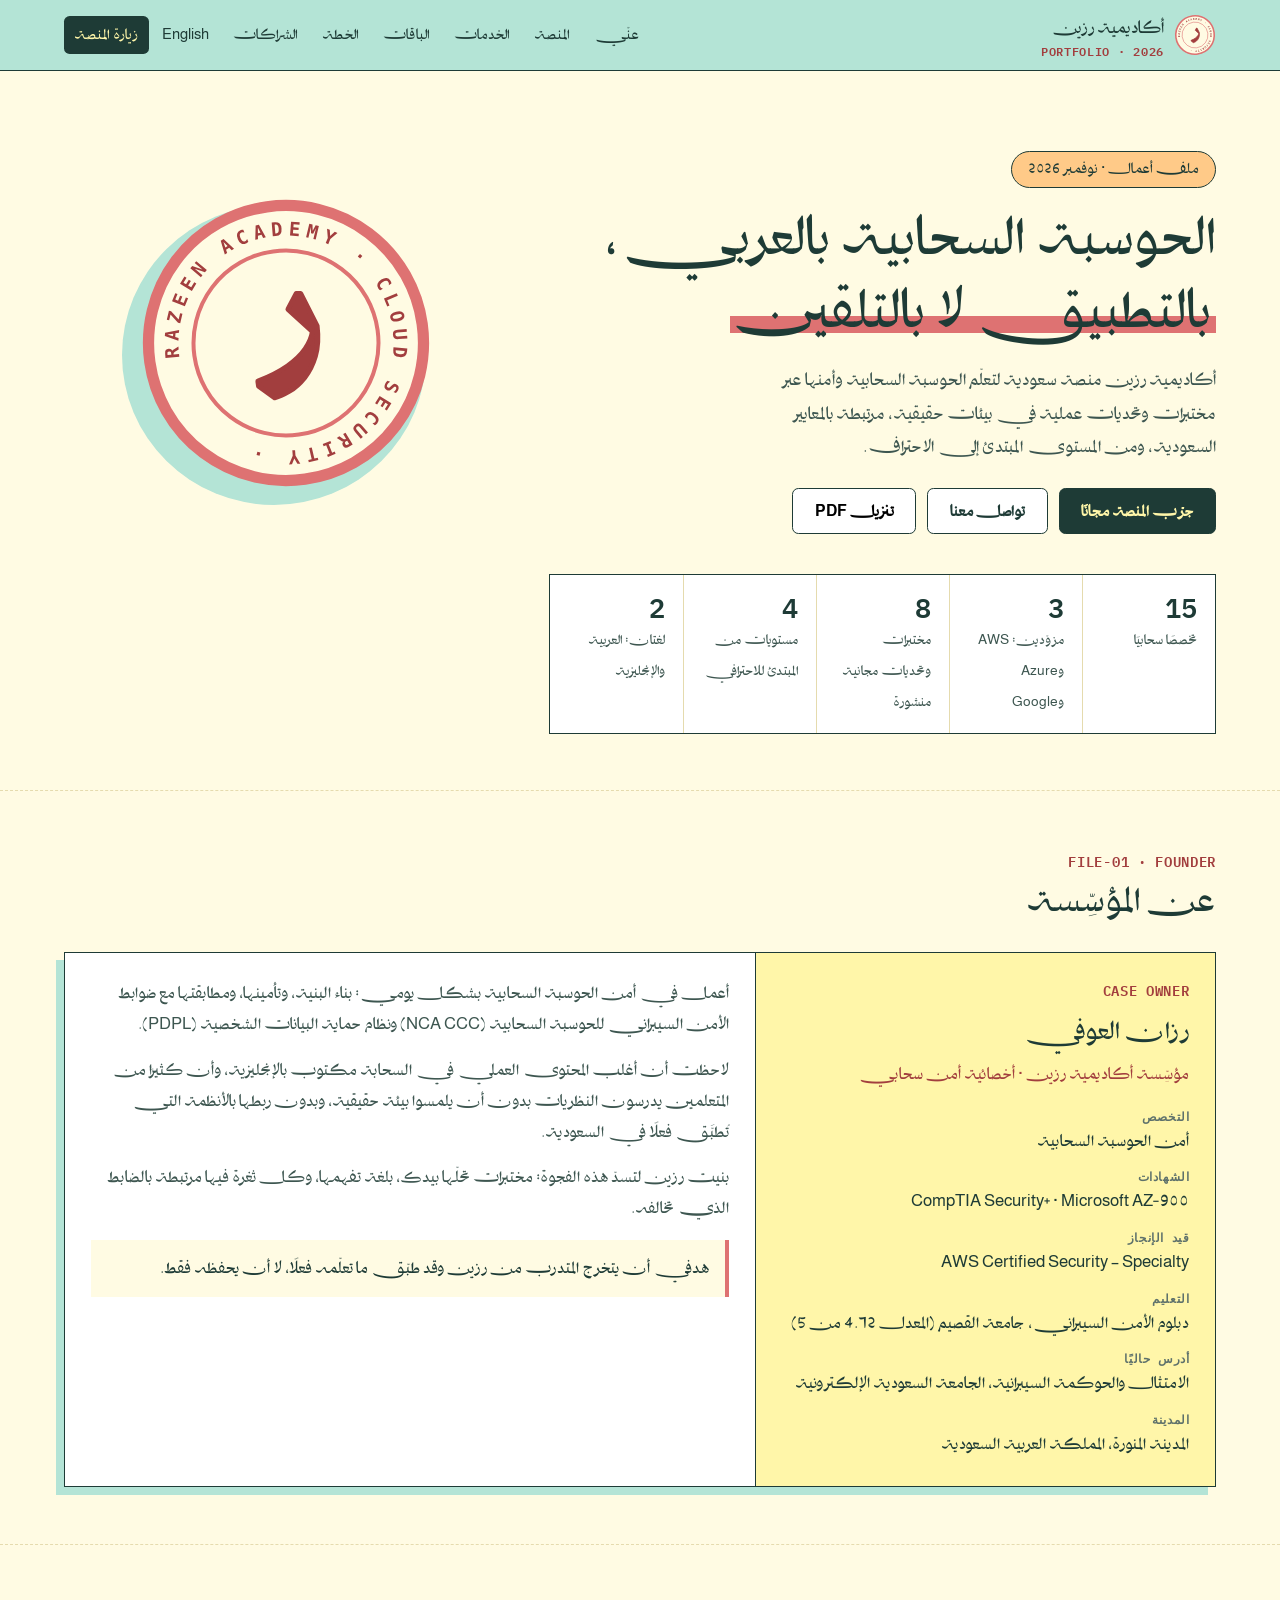
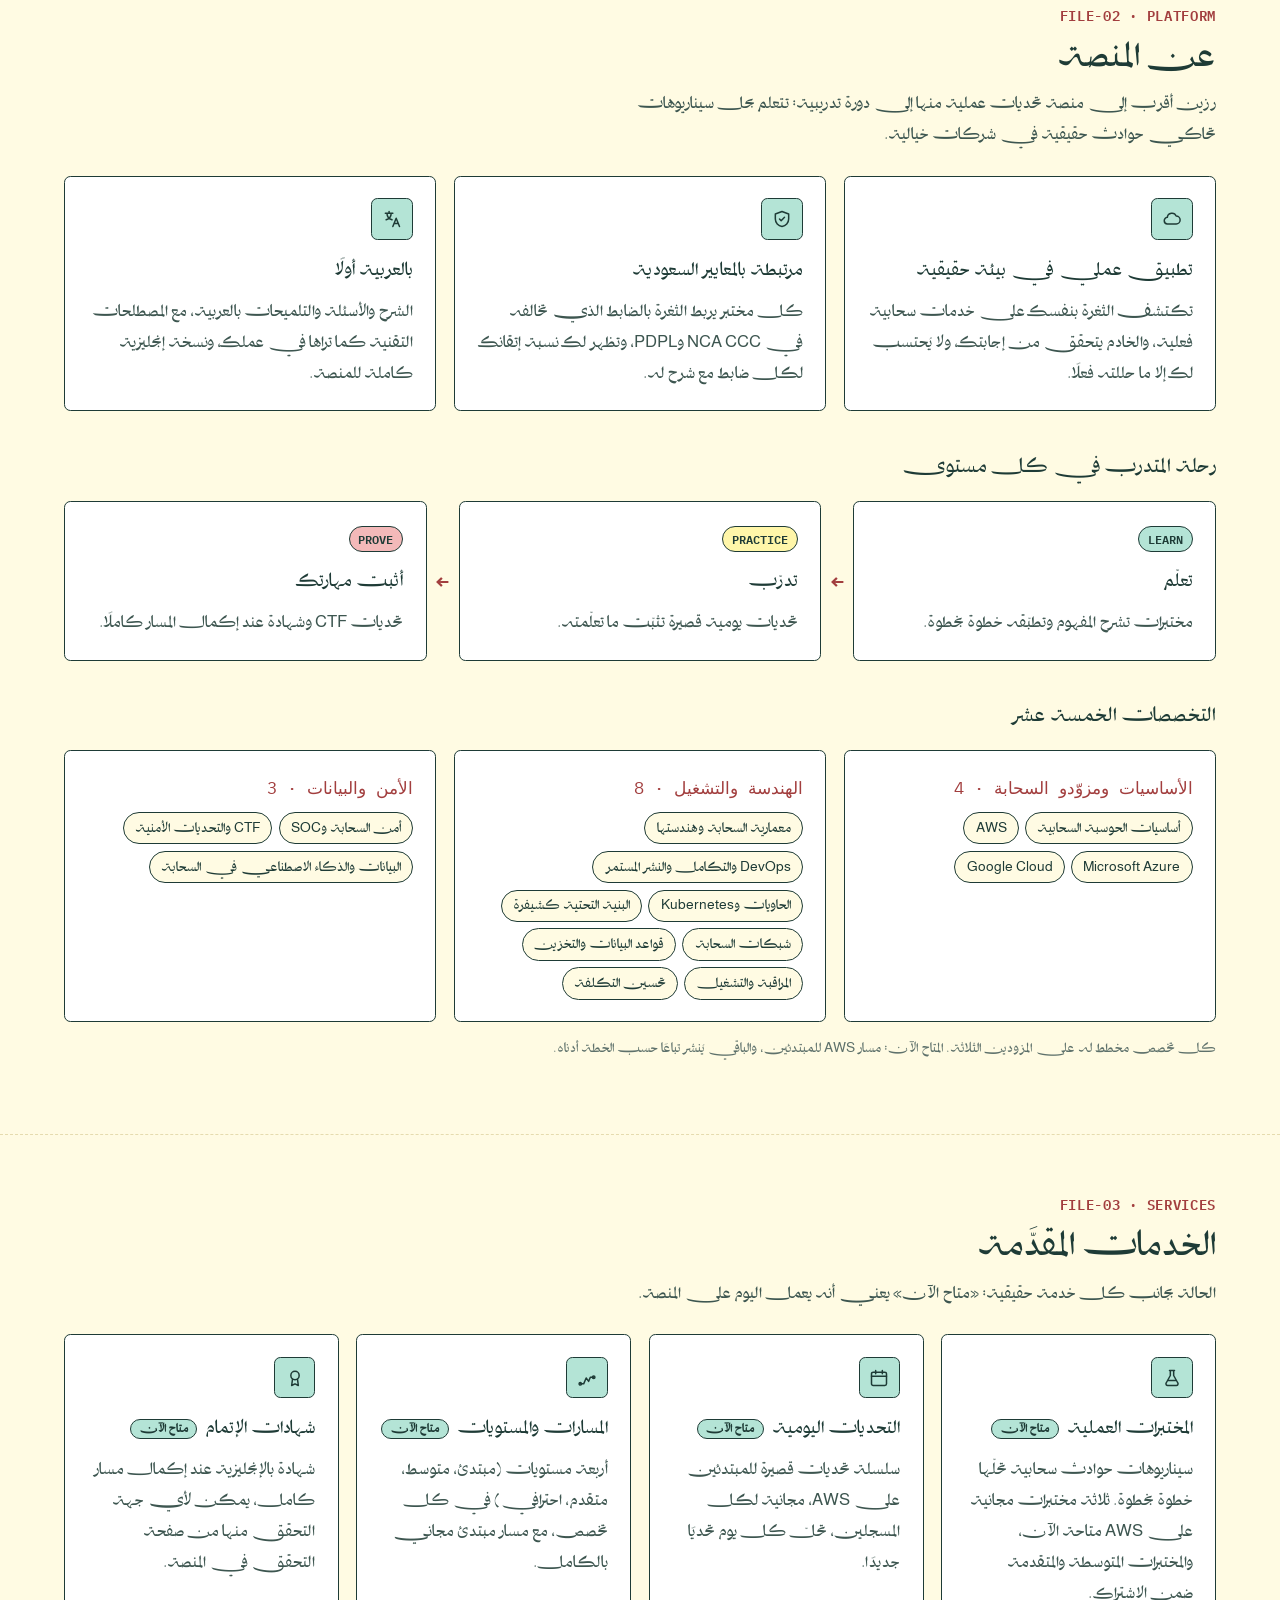
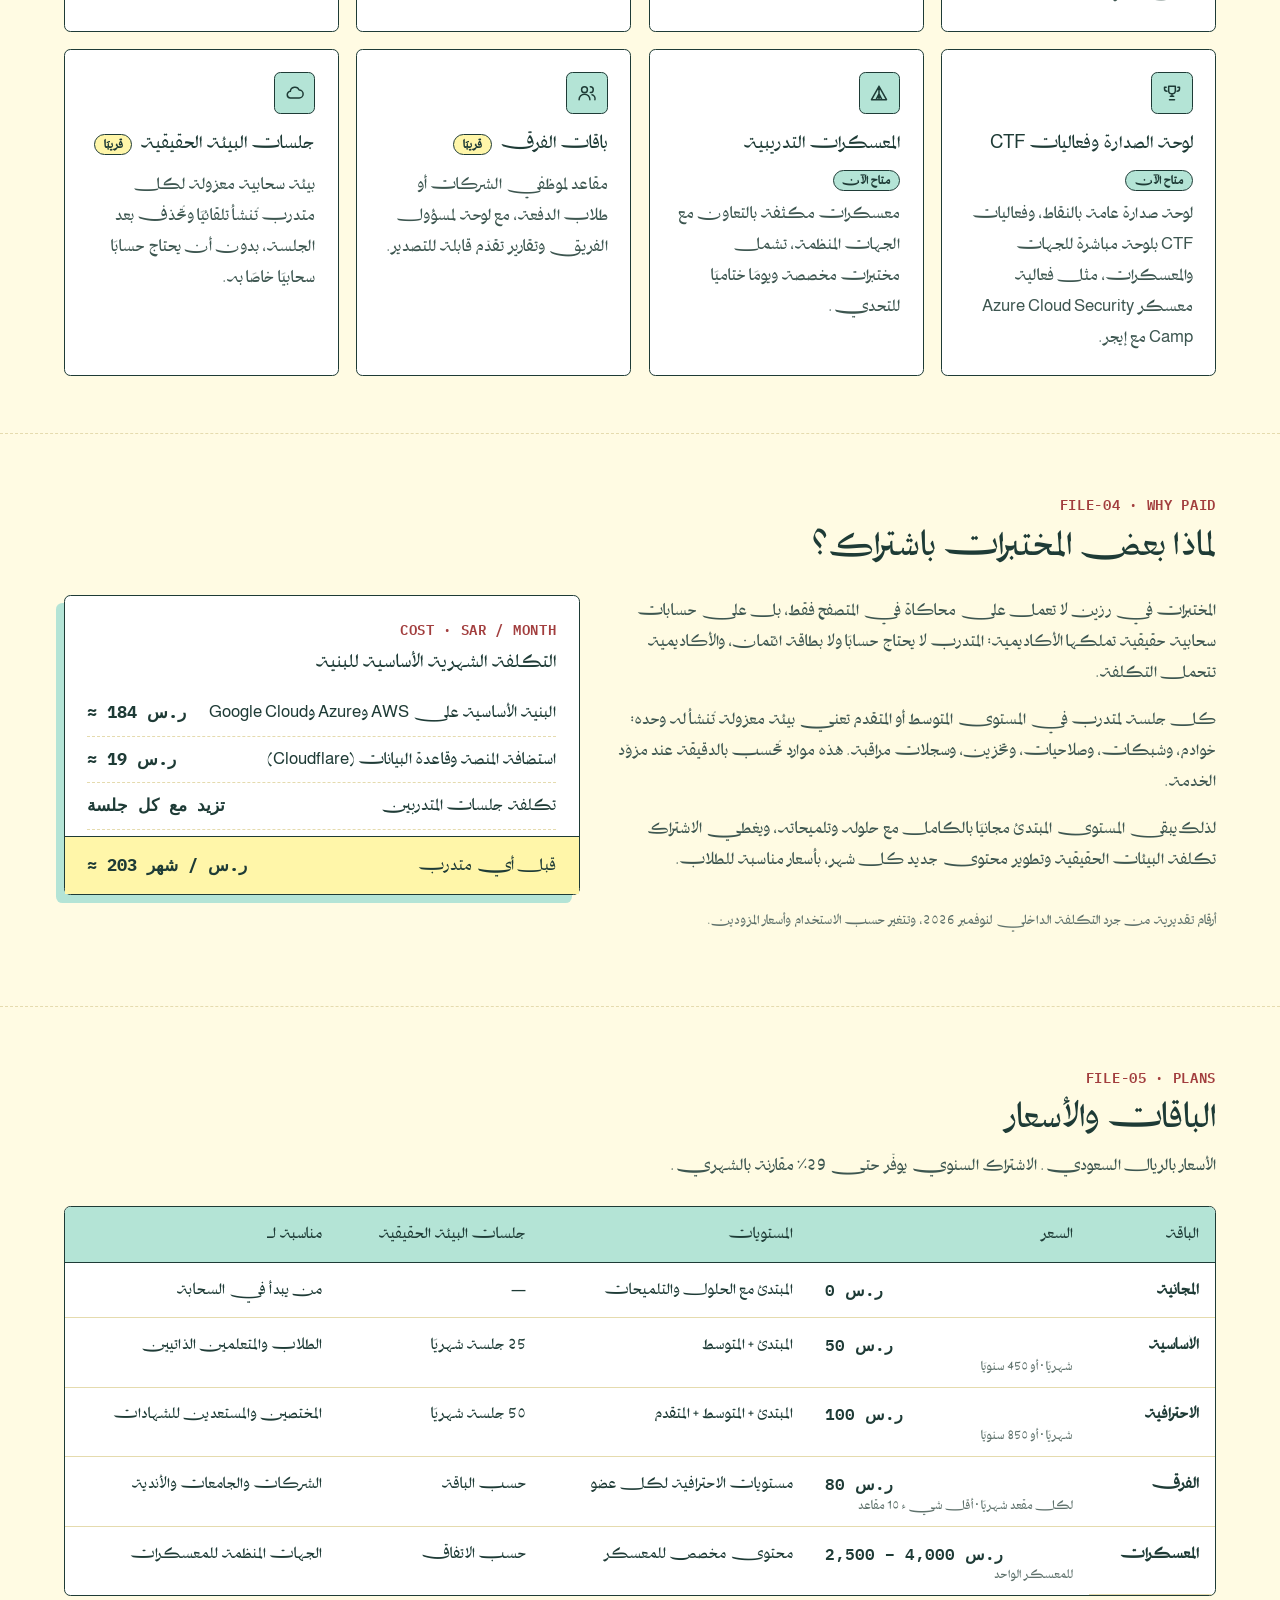
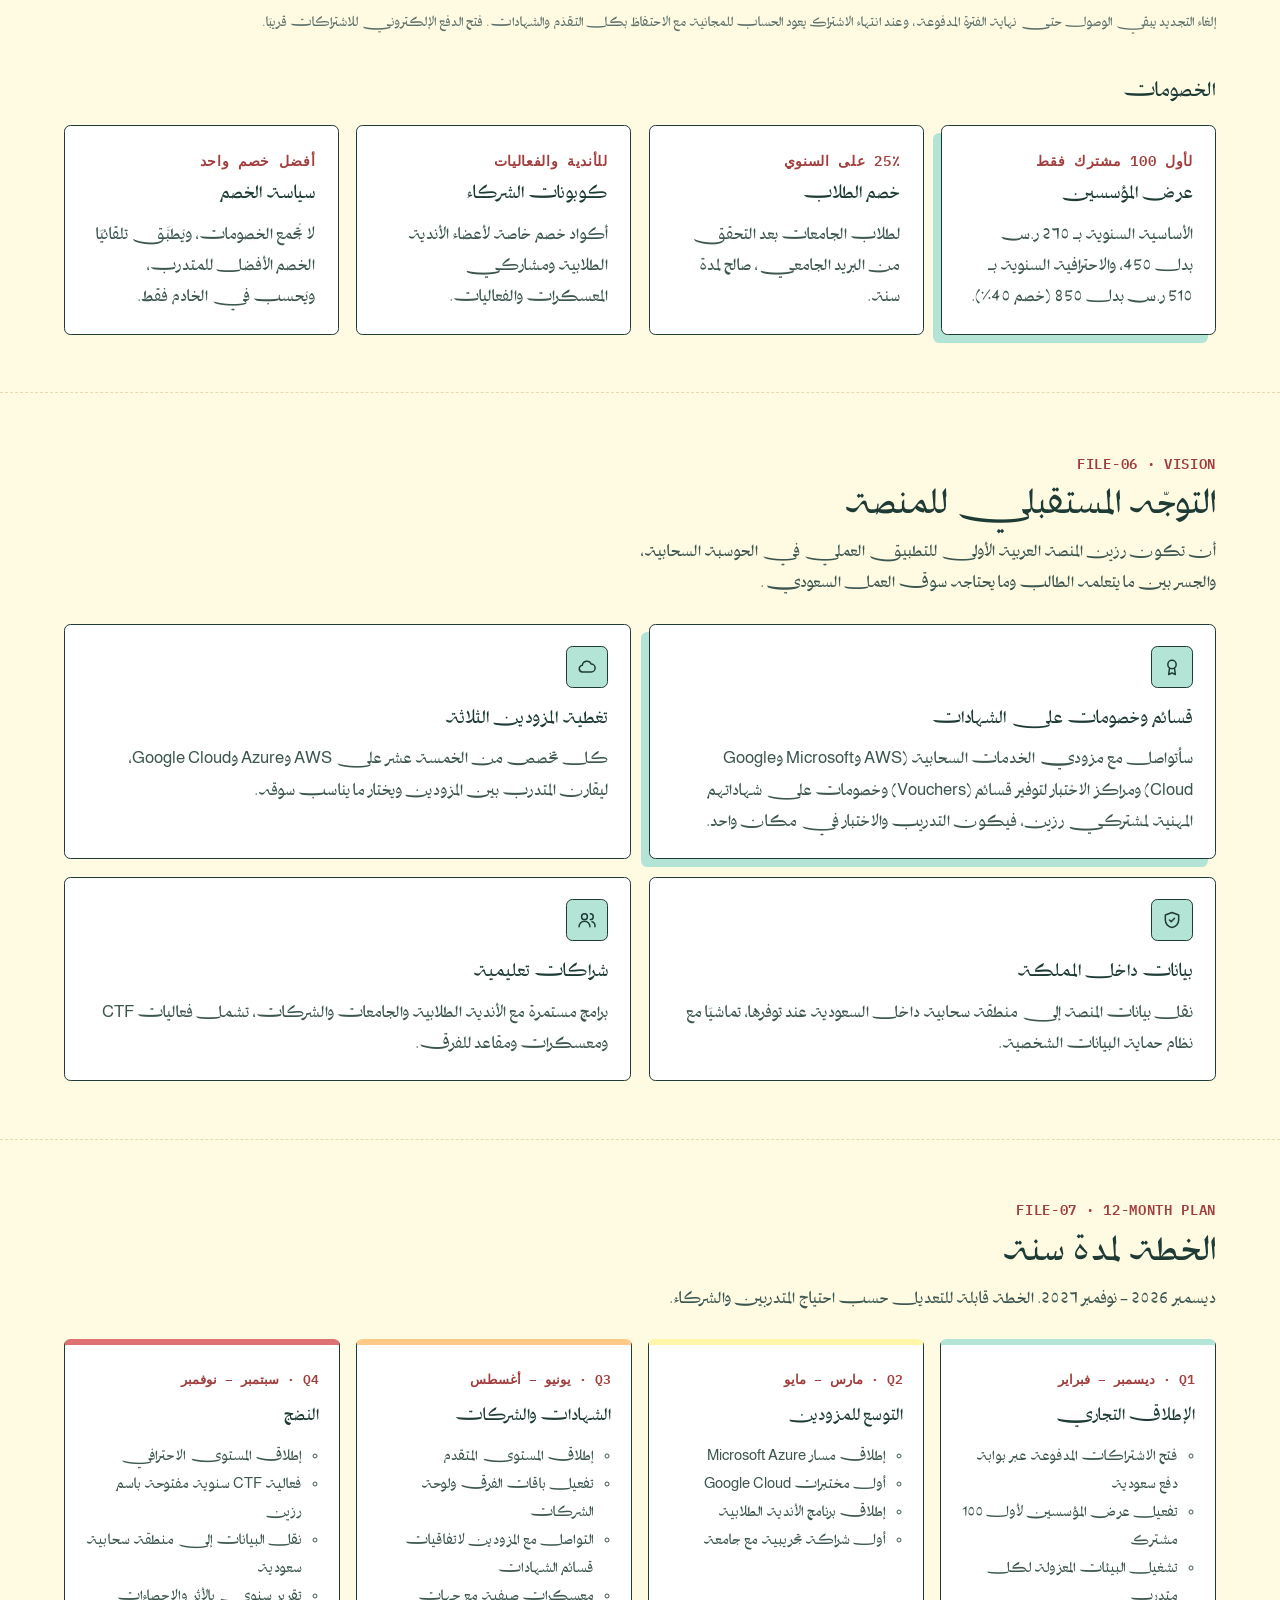
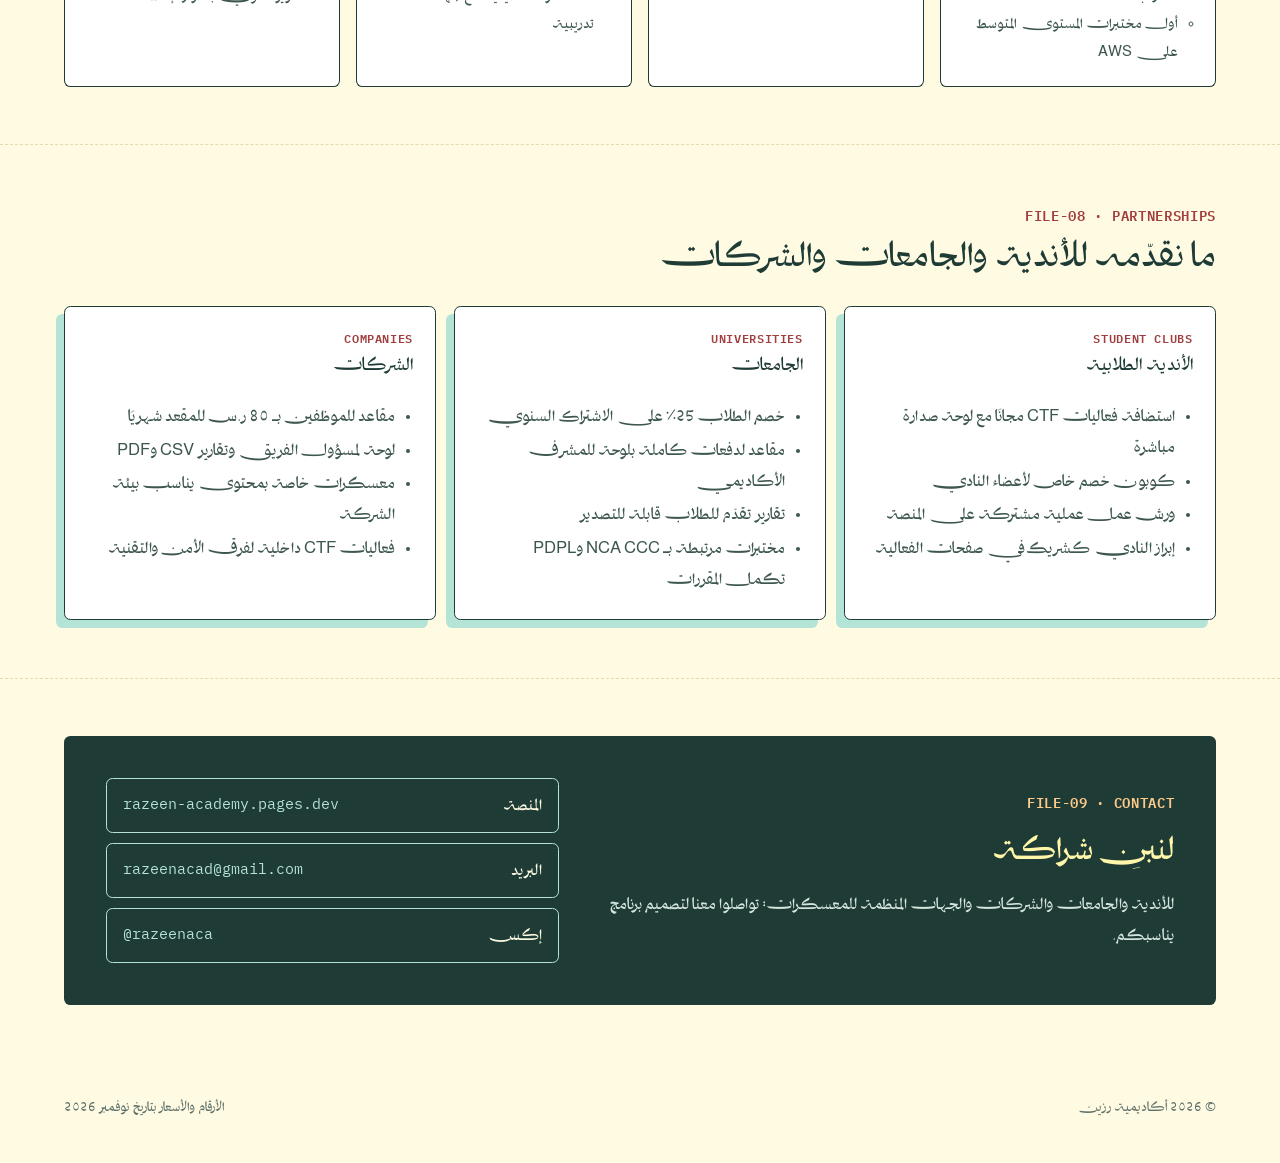
==== razeen/index.html @ 16fcb7b9 "Add Razeen Academy portfolio (Arabic + English) at /razeen/ Co-Authored-By: Claude Opus 5.5 <noreply" ====
<!DOCTYPE html>
<html lang="ar" dir="rtl">
<head>
<meta charset="utf-8">
<meta name="viewport" content="width=device-width,initial-scale=1">
<title>ملف أعمال أكاديمية رزين</title>
<meta name="description" content="ملف أعمال أكاديمية رزين: من نحن، خدماتنا، الباقات والخصومات، وخطتنا للسنة القادمة وما نقدمه للأندية الطلابية والجامعات والشركات.">
<meta property="og:title" content="ملف أعمال أكاديمية رزين"><meta property="og:description" content="ملف أعمال أكاديمية رزين: من نحن، خدماتنا، الباقات والخصومات، وخطتنا للسنة القادمة وما نقدمه للأندية الطلابية والجامعات والشركات.">
<link rel="icon" href="assets/logo-stamp.svg" type="image/svg+xml">
<link rel="alternate" hreflang="en" href="https://razan-aloufi.github.io/razeen/en/">
<link rel="preconnect" href="https://fonts.googleapis.com"><link rel="preconnect" href="https://fonts.gstatic.com" crossorigin>
<link rel="stylesheet" href="https://fonts.googleapis.com/css2?family=Almarai:wght@400;700&family=IBM+Plex+Mono:wght@500;600&display=swap">
<link rel="stylesheet" href="assets/portfolio.css">
</head>
<body>
<a class="skip" href="#main">تخطَّ إلى المحتوى</a>
<header class="top"><div class="wrap">
  <a class="brand" href="#top"><img src="assets/logo-stamp.svg" alt="" width="42" height="42"><span>أكاديمية رزين<small>PORTFOLIO · 2026</small></span></a>
  <nav aria-label="ملف أعمال أكاديمية رزين"><a href="#about">عنّي</a><a href="#platform">المنصة</a><a href="#services">الخدمات</a><a href="#plans">الباقات</a><a href="#roadmap">الخطة</a><a href="#partners">الشراكات</a><a class="lang" href="/razeen/en/" lang="en">English</a><a class="solid" href="https://razeen-academy.pages.dev/">زيارة المنصة</a></nav>
</div></header>
<main id="main">
<section class="hero" id="top"><div class="wrap">
  <div>
    <span class="badge">ملف أعمال · نوفمبر 2026</span>
    <h1>الحوسبة السحابية بالعربي،<br><mark>بالتطبيق لا بالتلقين</mark></h1>
    <p class="lead">أكاديمية رزين منصة سعودية لتعلّم الحوسبة السحابية وأمنها عبر مختبرات وتحديات عملية في بيئات حقيقية، مرتبطة بالمعايير السعودية، ومن المستوى المبتدئ إلى الاحتراف.</p>
    <div class="acts noprint"><a class="cta primary" href="https://razeen-academy.pages.dev/">جرّب المنصة مجانًا</a><a class="cta" href="#contact">تواصل معنا</a><button class="cta" type="button" id="print">تنزيل PDF</button></div>
  </div>
  <div class="seal"><img src="assets/logo-stamp.svg" alt="أكاديمية رزين" width="300" height="300"></div>
</div>
<div class="wrap"><div class="facts"><div><b>15</b><span>تخصصًا سحابيًا</span></div><div><b>3</b><span>مزوّدين: AWS وAzure وGoogle</span></div><div><b>8</b><span>مختبرات وتحديات مجانية منشورة</span></div><div><b>4</b><span>مستويات من المبتدئ للاحترافي</span></div><div><b>2</b><span>لغتان: العربية والإنجليزية</span></div></div></div></section>
<section class="file" id="about"><div class="wrap">
<div class="sec-h"><span class="kick">FILE-01 · FOUNDER</span><h2>عن المؤسِّسة</h2></div>
<div class="dossier"><div class="id"><span class="kick">CASE OWNER</span><h3>رزان العوفي</h3><p class="role">مؤسِّسة أكاديمية رزين · أخصائية أمن سحابي</p><dl><div><dt>التخصص</dt><dd>أمن الحوسبة السحابية</dd></div><div><dt>الشهادات</dt><dd>CompTIA Security+ · Microsoft AZ-900</dd></div><div><dt>قيد الإنجاز</dt><dd>AWS Certified Security – Specialty</dd></div><div><dt>التعليم</dt><dd>دبلوم الأمن السيبراني، جامعة القصيم (المعدل 4.72 من 5)</dd></div><div><dt>أدرس حاليًا</dt><dd>الامتثال والحوكمة السيبرانية، الجامعة السعودية الإلكترونية</dd></div><div><dt>المدينة</dt><dd>المدينة المنورة، المملكة العربية السعودية</dd></div></dl></div><div class="txt"><p>أعمل في أمن الحوسبة السحابية بشكل يومي: بناء البنية، وتأمينها، ومطابقتها مع ضوابط الأمن السيبراني للحوسبة السحابية (NCA CCC) ونظام حماية البيانات الشخصية (PDPL).</p><p>لاحظت أن أغلب المحتوى العملي في السحابة مكتوب بالإنجليزية، وأن كثيرًا من المتعلمين يدرسون النظريات بدون أن يلمسوا بيئة حقيقية، وبدون ربطها بالأنظمة التي تُطبَّق فعلًا في السعودية.</p><p>بنيت رزين لتسدّ هذه الفجوة: مختبرات تحلّها بيدك، بلغة تفهمها، وكل ثغرة فيها مرتبطة بالضابط الذي تخالفه.</p><blockquote>هدفي أن يتخرج المتدرب من رزين وقد طبّق ما تعلّمه فعلًا، لا أن يحفظه فقط.</blockquote></div></div></div></section>
<section class="file" id="platform"><div class="wrap">
<div class="sec-h"><span class="kick">FILE-02 · PLATFORM</span><h2>عن المنصة</h2><p>رزين أقرب إلى منصة تحديات عملية منها إلى دورة تدريبية: تتعلم بحل سيناريوهات تحاكي حوادث حقيقية في شركات خيالية.</p></div>
<div class="grid g3"><article class="card"><div class="ico" aria-hidden="true"><svg viewBox="0 0 24 24" fill="none" stroke="currentColor" stroke-width="1.8" stroke-linecap="round" stroke-linejoin="round"><path d="M7 18a4 4 0 0 1-.6-8A5.5 5.5 0 0 1 17 8.5 4.5 4.5 0 0 1 17 18z"/></svg></div><h3>تطبيق عملي في بيئة حقيقية</h3><p>تكتشف الثغرة بنفسك على خدمات سحابية فعلية، والخادم يتحقق من إجابتك، ولا يُحتسب لك إلا ما حللته فعلًا.</p></article><article class="card"><div class="ico" aria-hidden="true"><svg viewBox="0 0 24 24" fill="none" stroke="currentColor" stroke-width="1.8" stroke-linecap="round" stroke-linejoin="round"><path d="M12 3 4 6v6c0 4.5 3.4 8.3 8 9 4.6-.7 8-4.5 8-9V6z"/><path d="m9 12 2 2 4-4"/></svg></div><h3>مرتبطة بالمعايير السعودية</h3><p>كل مختبر يربط الثغرة بالضابط الذي تخالفه في NCA CCC وPDPL، وتظهر لك نسبة إتقانك لكل ضابط مع شرح له.</p></article><article class="card"><div class="ico" aria-hidden="true"><svg viewBox="0 0 24 24" fill="none" stroke="currentColor" stroke-width="1.8" stroke-linecap="round" stroke-linejoin="round"><path d="M4 5h9M8.5 3v2M6 5c0 4 3 7 6 8M11 5c0 4-3 7-6 8M13 21l4-10 4 10M14.5 17.5h5"/></svg></div><h3>بالعربية أولًا</h3><p>الشرح والأسئلة والتلميحات بالعربية، مع المصطلحات التقنية كما تراها في عملك، ونسخة إنجليزية كاملة للمنصة.</p></article></div>
<h3 style="margin:2.2rem 0 1rem;font-weight:400;font-size:1.3rem">رحلة المتدرب في كل مستوى</h3>
<div class="flow"><article class="card"><span class="tag code now">LEARN</span><h3 style="margin-top:.6rem">تعلّم</h3><p>مختبرات تشرح المفهوم وتطبّقه خطوة بخطوة.</p></article><span class="arr" aria-hidden="true">→</span><article class="card"><span class="tag code soon">PRACTICE</span><h3 style="margin-top:.6rem">تدرّب</h3><p>تحديات يومية قصيرة تثبّت ما تعلّمته.</p></article><span class="arr" aria-hidden="true">→</span><article class="card"><span class="tag code plan">PROVE</span><h3 style="margin-top:.6rem">أثبت مهارتك</h3><p>تحديات CTF وشهادة عند إكمال المسار كاملًا.</p></article></div>
<h3 style="margin:2.2rem 0 1rem;font-weight:400;font-size:1.3rem">التخصصات الخمسة عشر</h3>
<div class="grid g3 specs"><article class="card"><h3>الأساسيات ومزوّدو السحابة · 4</h3><div class="chips"><span>أساسيات الحوسبة السحابية</span><span>AWS</span><span>Microsoft Azure</span><span>Google Cloud</span></div></article><article class="card"><h3>الهندسة والتشغيل · 8</h3><div class="chips"><span>معمارية السحابة وهندستها</span><span>DevOps والتكامل والنشر المستمر</span><span>الحاويات وKubernetes</span><span>البنية التحتية كشيفرة</span><span>شبكات السحابة</span><span>قواعد البيانات والتخزين</span><span>المراقبة والتشغيل</span><span>تحسين التكلفة</span></div></article><article class="card"><h3>الأمن والبيانات · 3</h3><div class="chips"><span>أمن السحابة وSOC</span><span>CTF والتحديات الأمنية</span><span>البيانات والذكاء الاصطناعي في السحابة</span></div></article></div><p class="note">كل تخصص مخطط له على المزودين الثلاثة. المتاح الآن: مسار AWS للمبتدئين، والباقي يُنشر تباعًا حسب الخطة أدناه.</p></div></section>
<section class="file" id="services"><div class="wrap">
<div class="sec-h"><span class="kick">FILE-03 · SERVICES</span><h2>الخدمات المقدَّمة</h2><p>الحالة بجانب كل خدمة حقيقية: «متاح الآن» يعني أنه يعمل اليوم على المنصة.</p></div>
<div class="grid g4"><article class="card"><div class="ico" aria-hidden="true"><svg viewBox="0 0 24 24" fill="none" stroke="currentColor" stroke-width="1.8" stroke-linecap="round" stroke-linejoin="round"><path d="M9 3h6M10 3v6l-5 9a2 2 0 0 0 2 3h10a2 2 0 0 0 2-3l-5-9V3"/><path d="M7.5 15h9"/></svg></div><h3>المختبرات العملية <span class="tag now">متاح الآن</span></h3><p>سيناريوهات حوادث سحابية تحلّها خطوة بخطوة. ثلاثة مختبرات مجانية على AWS متاحة الآن، والمختبرات المتوسطة والمتقدمة ضمن الاشتراك.</p></article><article class="card"><div class="ico" aria-hidden="true"><svg viewBox="0 0 24 24" fill="none" stroke="currentColor" stroke-width="1.8" stroke-linecap="round" stroke-linejoin="round"><rect x="3" y="5" width="18" height="16" rx="2"/><path d="M3 10h18M8 3v4M16 3v4"/></svg></div><h3>التحديات اليومية <span class="tag now">متاح الآن</span></h3><p>سلسلة تحديات قصيرة للمبتدئين على AWS، مجانية لكل المسجلين، تحلّ كل يوم تحديًا جديدًا.</p></article><article class="card"><div class="ico" aria-hidden="true"><svg viewBox="0 0 24 24" fill="none" stroke="currentColor" stroke-width="1.8" stroke-linecap="round" stroke-linejoin="round"><path d="M4 19h4l3-7 3 4 2-5h4"/><circle cx="4" cy="19" r="1.5"/><circle cx="20" cy="11" r="1.5"/></svg></div><h3>المسارات والمستويات <span class="tag now">متاح الآن</span></h3><p>أربعة مستويات (مبتدئ، متوسط، متقدم، احترافي) في كل تخصص، مع مسار مبتدئ مجاني بالكامل.</p></article><article class="card"><div class="ico" aria-hidden="true"><svg viewBox="0 0 24 24" fill="none" stroke="currentColor" stroke-width="1.8" stroke-linecap="round" stroke-linejoin="round"><circle cx="12" cy="9" r="5"/><path d="M9 13.5 8 21l4-2 4 2-1-7.5"/></svg></div><h3>شهادات الإتمام <span class="tag now">متاح الآن</span></h3><p>شهادة بالإنجليزية عند إكمال مسار كامل، يمكن لأي جهة التحقق منها من صفحة التحقق في المنصة.</p></article><article class="card"><div class="ico" aria-hidden="true"><svg viewBox="0 0 24 24" fill="none" stroke="currentColor" stroke-width="1.8" stroke-linecap="round" stroke-linejoin="round"><path d="M8 4h8v5a4 4 0 0 1-8 0zM5 5H3v2a3 3 0 0 0 3 3M19 5h2v2a3 3 0 0 1-3 3M10 16h4M9 20h6M12 13v3"/></svg></div><h3>لوحة الصدارة وفعاليات CTF <span class="tag now">متاح الآن</span></h3><p>لوحة صدارة عامة بالنقاط، وفعاليات CTF بلوحة مباشرة للجهات والمعسكرات، مثل فعالية معسكر Azure Cloud Security Camp مع إيجر.</p></article><article class="card"><div class="ico" aria-hidden="true"><svg viewBox="0 0 24 24" fill="none" stroke="currentColor" stroke-width="1.8" stroke-linecap="round" stroke-linejoin="round"><path d="M3 20 12 4l9 16zM12 4v16M8.5 20 12 13l3.5 7"/></svg></div><h3>المعسكرات التدريبية <span class="tag now">متاح الآن</span></h3><p>معسكرات مكثفة بالتعاون مع الجهات المنظمة، تشمل مختبرات مخصصة ويومًا ختاميًا للتحدي.</p></article><article class="card"><div class="ico" aria-hidden="true"><svg viewBox="0 0 24 24" fill="none" stroke="currentColor" stroke-width="1.8" stroke-linecap="round" stroke-linejoin="round"><circle cx="9" cy="8" r="3.5"/><path d="M2.5 20a6.5 6.5 0 0 1 13 0M16 4.5a3.5 3.5 0 0 1 0 7M18 14a5 5 0 0 1 3.5 6"/></svg></div><h3>باقات الفرق <span class="tag soon">قريبًا</span></h3><p>مقاعد لموظفي الشركات أو طلاب الدفعة، مع لوحة لمسؤول الفريق وتقارير تقدّم قابلة للتصدير.</p></article><article class="card"><div class="ico" aria-hidden="true"><svg viewBox="0 0 24 24" fill="none" stroke="currentColor" stroke-width="1.8" stroke-linecap="round" stroke-linejoin="round"><path d="M7 18a4 4 0 0 1-.6-8A5.5 5.5 0 0 1 17 8.5 4.5 4.5 0 0 1 17 18z"/></svg></div><h3>جلسات البيئة الحقيقية <span class="tag soon">قريبًا</span></h3><p>بيئة سحابية معزولة لكل متدرب تُنشأ تلقائيًا وتُحذف بعد الجلسة، بدون أن يحتاج حسابًا سحابيًا خاصًا به.</p></article></div></div></section>
<section class="file" id="why"><div class="wrap">
<div class="sec-h"><span class="kick">FILE-04 · WHY PAID</span><h2>لماذا بعض المختبرات باشتراك؟</h2></div>
<div class="cost"><div><p style="margin:0 0 1rem;color:var(--muted)">المختبرات في رزين لا تعمل على محاكاة في المتصفح فقط، بل على حسابات سحابية حقيقية تملكها الأكاديمية: المتدرب لا يحتاج حسابًا ولا بطاقة ائتمان، والأكاديمية تتحمل التكلفة.</p><p style="margin:0 0 1rem;color:var(--muted)">كل جلسة لمتدرب في المستوى المتوسط أو المتقدم تعني بيئة معزولة تُنشأ له وحده: خوادم، وشبكات، وصلاحيات، وتخزين، وسجلات مراقبة. هذه موارد تُحسب بالدقيقة عند مزوّد الخدمة.</p><p style="margin:0 0 1rem;color:var(--muted)">لذلك يبقى المستوى المبتدئ مجانيًا بالكامل مع حلوله وتلميحاته، ويغطي الاشتراك تكلفة البيئات الحقيقية وتطوير محتوى جديد كل شهر، بأسعار مناسبة للطلاب.</p></div>
<div class="meter card lift"><span class="kick">COST · SAR / MONTH</span><h3 style="font-weight:400;margin:0 0 .6rem">التكلفة الشهرية الأساسية للبنية</h3><div class="row"><span>البنية الأساسية على AWS وAzure وGoogle Cloud</span><b>≈ 184 ر.س</b></div><div class="row"><span>استضافة المنصة وقاعدة البيانات (Cloudflare)</span><b>≈ 19 ر.س</b></div><div class="row"><span>تكلفة جلسات المتدربين</span><b>تزيد مع كل جلسة</b></div><div class="row tot"><span>قبل أي متدرب</span><b>≈ 203 ر.س / شهر</b></div></div></div><p class="note">أرقام تقديرية من جرد التكلفة الداخلي لنوفمبر 2026، وتتغير حسب الاستخدام وأسعار المزودين.</p></div></section>
<section class="file" id="plans"><div class="wrap">
<div class="sec-h"><span class="kick">FILE-05 · PLANS</span><h2>الباقات والأسعار</h2><p>الأسعار بالريال السعودي. الاشتراك السنوي يوفّر حتى 29٪ مقارنة بالشهري.</p></div>
<div class="tbl"><table><thead><tr><th scope="col">الباقة</th><th scope="col">السعر</th><th scope="col">المستويات</th><th scope="col">جلسات البيئة الحقيقية</th><th scope="col">مناسبة لـ</th></tr></thead><tbody><tr><th scope="row">المجانية</th><td class="price">0 ر.س</td><td>المبتدئ مع الحلول والتلميحات</td><td>—</td><td>من يبدأ في السحابة</td></tr><tr><th scope="row">الأساسية</th><td class="price">50 ر.س<small>شهريًا · أو 450 سنويًا</small></td><td>المبتدئ + المتوسط</td><td>25 جلسة شهريًا</td><td>الطلاب والمتعلمين الذاتيين</td></tr><tr><th scope="row">الاحترافية</th><td class="price">100 ر.س<small>شهريًا · أو 850 سنويًا</small></td><td>المبتدئ + المتوسط + المتقدم</td><td>50 جلسة شهريًا</td><td>المختصين والمستعدين للشهادات</td></tr><tr><th scope="row">الفرق</th><td class="price">80 ر.س<small>لكل مقعد شهريًا · أقل شيء 10 مقاعد</small></td><td>مستويات الاحترافية لكل عضو</td><td>حسب الباقة</td><td>الشركات والجامعات والأندية</td></tr><tr><th scope="row">المعسكرات</th><td class="price">2,500 – 4,000 ر.س<small>للمعسكر الواحد</small></td><td>محتوى مخصص للمعسكر</td><td>حسب الاتفاق</td><td>الجهات المنظمة للمعسكرات</td></tr></tbody></table></div><p class="note">إلغاء التجديد يبقي الوصول حتى نهاية الفترة المدفوعة، وعند انتهاء الاشتراك يعود الحساب للمجانية مع الاحتفاظ بكل التقدّم والشهادات. فتح الدفع الإلكتروني للاشتراكات قريبًا.</p>
<h3 style="margin:2.2rem 0 1rem;font-weight:400;font-size:1.3rem">الخصومات</h3>
<div class="grid g4"><article class="card lift"><span class="kick">لأول 100 مشترك فقط</span><h3>عرض المؤسسين</h3><p>الأساسية السنوية بـ 270 ر.س بدل 450، والاحترافية السنوية بـ 510 ر.س بدل 850 (خصم 40٪).</p></article><article class="card"><span class="kick">25٪ على السنوي</span><h3>خصم الطلاب</h3><p>لطلاب الجامعات بعد التحقق من البريد الجامعي، صالح لمدة سنة.</p></article><article class="card"><span class="kick">للأندية والفعاليات</span><h3>كوبونات الشركاء</h3><p>أكواد خصم خاصة لأعضاء الأندية الطلابية ومشاركي المعسكرات والفعاليات.</p></article><article class="card"><span class="kick">أفضل خصم واحد</span><h3>سياسة الخصم</h3><p>لا تُجمع الخصومات، ويُطبَّق تلقائيًا الخصم الأفضل للمتدرب، ويُحسب في الخادم فقط.</p></article></div></div></section>
<section class="file" id="vision"><div class="wrap">
<div class="sec-h"><span class="kick">FILE-06 · VISION</span><h2>التوجّه المستقبلي للمنصة</h2><p>أن تكون رزين المنصة العربية الأولى للتطبيق العملي في الحوسبة السحابية، والجسر بين ما يتعلمه الطالب وما يحتاجه سوق العمل السعودي.</p></div>
<div class="grid g2"><article class="card lift"><div class="ico" aria-hidden="true"><svg viewBox="0 0 24 24" fill="none" stroke="currentColor" stroke-width="1.8" stroke-linecap="round" stroke-linejoin="round"><circle cx="12" cy="9" r="5"/><path d="M9 13.5 8 21l4-2 4 2-1-7.5"/></svg></div><h3>قسائم وخصومات على الشهادات</h3><p>سأتواصل مع مزودي الخدمات السحابية (AWS وMicrosoft وGoogle Cloud) ومراكز الاختبار لتوفير قسائم (Vouchers) وخصومات على شهاداتهم المهنية لمشتركي رزين، فيكون التدريب والاختبار في مكان واحد.</p></article><article class="card"><div class="ico" aria-hidden="true"><svg viewBox="0 0 24 24" fill="none" stroke="currentColor" stroke-width="1.8" stroke-linecap="round" stroke-linejoin="round"><path d="M7 18a4 4 0 0 1-.6-8A5.5 5.5 0 0 1 17 8.5 4.5 4.5 0 0 1 17 18z"/></svg></div><h3>تغطية المزودين الثلاثة</h3><p>كل تخصص من الخمسة عشر على AWS وAzure وGoogle Cloud، ليقارن المتدرب بين المزودين ويختار ما يناسب سوقه.</p></article><article class="card"><div class="ico" aria-hidden="true"><svg viewBox="0 0 24 24" fill="none" stroke="currentColor" stroke-width="1.8" stroke-linecap="round" stroke-linejoin="round"><path d="M12 3 4 6v6c0 4.5 3.4 8.3 8 9 4.6-.7 8-4.5 8-9V6z"/><path d="m9 12 2 2 4-4"/></svg></div><h3>بيانات داخل المملكة</h3><p>نقل بيانات المنصة إلى منطقة سحابية داخل السعودية عند توفرها، تماشيًا مع نظام حماية البيانات الشخصية.</p></article><article class="card"><div class="ico" aria-hidden="true"><svg viewBox="0 0 24 24" fill="none" stroke="currentColor" stroke-width="1.8" stroke-linecap="round" stroke-linejoin="round"><circle cx="9" cy="8" r="3.5"/><path d="M2.5 20a6.5 6.5 0 0 1 13 0M16 4.5a3.5 3.5 0 0 1 0 7M18 14a5 5 0 0 1 3.5 6"/></svg></div><h3>شراكات تعليمية</h3><p>برامج مستمرة مع الأندية الطلابية والجامعات والشركات، تشمل فعاليات CTF ومعسكرات ومقاعد للفرق.</p></article></div></div></section>
<section class="file" id="roadmap"><div class="wrap">
<div class="sec-h"><span class="kick">FILE-07 · 12-MONTH PLAN</span><h2>الخطة لمدة سنة</h2><p>ديسمبر 2026 – نوفمبر 2027. الخطة قابلة للتعديل حسب احتياج المتدربين والشركاء.</p></div>
<ol class="road" style="list-style:none;padding:0;margin:0"><li class="q"><span class="when">Q1 · ديسمبر – فبراير</span><h3>الإطلاق التجاري</h3><ul><li>فتح الاشتراكات المدفوعة عبر بوابة دفع سعودية</li><li>تفعيل عرض المؤسسين لأول 100 مشترك</li><li>تشغيل البيئات المعزولة لكل متدرب</li><li>أول مختبرات المستوى المتوسط على AWS</li></ul></li><li class="q"><span class="when">Q2 · مارس – مايو</span><h3>التوسع للمزودين</h3><ul><li>إطلاق مسار Microsoft Azure</li><li>أول مختبرات Google Cloud</li><li>إطلاق برنامج الأندية الطلابية</li><li>أول شراكة تجريبية مع جامعة</li></ul></li><li class="q"><span class="when">Q3 · يونيو – أغسطس</span><h3>الشهادات والشركات</h3><ul><li>إطلاق المستوى المتقدم</li><li>تفعيل باقات الفرق ولوحة الشركات</li><li>التواصل مع المزودين لاتفاقيات قسائم الشهادات</li><li>معسكرات صيفية مع جهات تدريبية</li></ul></li><li class="q"><span class="when">Q4 · سبتمبر – نوفمبر</span><h3>النضج</h3><ul><li>إطلاق المستوى الاحترافي</li><li>فعالية CTF سنوية مفتوحة باسم رزين</li><li>نقل البيانات إلى منطقة سحابية سعودية</li><li>تقرير سنوي بالأثر والإحصاءات</li></ul></li></ol></div></section>
<section class="file partner" id="partners"><div class="wrap">
<div class="sec-h"><span class="kick">FILE-08 · PARTNERSHIPS</span><h2>ما نقدّمه للأندية والجامعات والشركات</h2></div>
<div class="grid g3"><article class="card lift"><span class="for">STUDENT CLUBS</span><h3>الأندية الطلابية</h3><ul><li>استضافة فعاليات CTF مجانًا مع لوحة صدارة مباشرة</li><li>كوبون خصم خاص لأعضاء النادي</li><li>ورش عمل عملية مشتركة على المنصة</li><li>إبراز النادي كشريك في صفحات الفعالية</li></ul></article><article class="card lift"><span class="for">UNIVERSITIES</span><h3>الجامعات</h3><ul><li>خصم الطلاب 25٪ على الاشتراك السنوي</li><li>مقاعد لدفعات كاملة بلوحة للمشرف الأكاديمي</li><li>تقارير تقدّم للطلاب قابلة للتصدير</li><li>مختبرات مرتبطة بـ NCA CCC وPDPL تكمل المقررات</li></ul></article><article class="card lift"><span class="for">COMPANIES</span><h3>الشركات</h3><ul><li>مقاعد للموظفين بـ 80 ر.س للمقعد شهريًا</li><li>لوحة لمسؤول الفريق وتقارير CSV وPDF</li><li>معسكرات خاصة بمحتوى يناسب بيئة الشركة</li><li>فعاليات CTF داخلية لفرق الأمن والتقنية</li></ul></article></div></div></section>
<section class="file" id="contact"><div class="wrap">
<div class="contact"><div><span class="kick" style="color:var(--peach)">FILE-09 · CONTACT</span><h2>لنبنِ شراكة</h2><p>للأندية والجامعات والشركات والجهات المنظمة للمعسكرات: تواصلوا معنا لتصميم برنامج يناسبكم.</p></div>
<div class="links"><a href="https://razeen-academy.pages.dev" target="_blank" rel="noopener"><b>المنصة</b><span>razeen-academy.pages.dev</span></a><a href="mailto:razeenacad@gmail.com"><b>البريد</b><span>razeenacad@gmail.com</span></a><a href="https://x.com/razeenaca" target="_blank" rel="noopener"><b>إكس</b><span>@razeenaca</span></a></div></div></div></section>
</main>
<footer class="wrap"><span>© 2026 أكاديمية رزين</span><span>الأرقام والأسعار بتاريخ نوفمبر 2026</span></footer>
<script src="assets/portfolio.js"></script>
</body></html>
---- razeen/assets/portfolio.css ----
/* ملف أعمال أكاديمية رزين — نفس هوية المنصة: «ملف الحادثة» */
@font-face{font-family:"Hail";src:url("hail-light.ttf") format("truetype");font-weight:400;font-display:swap}
:root{
  --mint:#B4E4D6;--lemon:#FFF6A9;--peach:#FFCA88;--rose:#DE7272;
  --bg:#FFFBE3;--panel:#FFFFFF;--ink:#1E3B36;--muted:#3D5650;--faint:#5E716B;--line:#E5DBAE;
  --deep:#0F2622;--coral:#A23E3E;--coral-soft:#F3B9B9;
  --ar:"Hail","Almarai",system-ui,sans-serif;--mono:"IBM Plex Mono",ui-monospace,monospace;
  --edge:1.5px solid var(--ink);--lift:8px 8px 0 var(--mint);
}
[dir=rtl]{--lift:-8px 8px 0 var(--mint)}
*{box-sizing:border-box}
html{scroll-behavior:smooth}
@media (prefers-reduced-motion:reduce){html{scroll-behavior:auto}}
body{margin:0;background:var(--bg);color:var(--ink);font:400 1.05rem/1.85 var(--ar);-webkit-font-smoothing:antialiased}
[lang=en] body,body[lang=en]{line-height:1.7}
a{color:inherit}
img{max-width:100%;display:block}
.wrap{width:min(100% - 2.5rem,72rem);margin-inline:auto}
.mono{font-family:var(--mono);direction:ltr;unicode-bidi:isolate}
.skip{position:absolute;inset-inline-start:-999px;top:0;background:var(--ink);color:var(--lemon);padding:.6rem 1rem;z-index:10}
.skip:focus{inset-inline-start:1rem}
:focus-visible{outline:3px solid var(--rose);outline-offset:3px}

/* الشريط العلوي */
.top{background:var(--mint);border-bottom:var(--edge);position:sticky;top:0;z-index:5}
.top .wrap{display:flex;align-items:center;justify-content:space-between;gap:1rem;padding-block:.7rem;flex-wrap:wrap}
.brand{display:flex;align-items:center;gap:.65rem;text-decoration:none;font-size:1.15rem}
.brand img{width:2.6rem;height:2.6rem}
.brand small{display:block;font:600 .72rem var(--mono);color:var(--coral);letter-spacing:.06em;line-height:1.2}
.top nav{display:flex;gap:.2rem;flex-wrap:wrap;align-items:center}
.top nav a{text-decoration:none;padding:.3rem .65rem;border-radius:.35rem;font-size:.95rem}
.top nav a:hover{background:var(--lemon)}
.top nav .solid{background:var(--ink);color:var(--lemon)}
.top nav .solid:hover{background:var(--deep)}

/* الأزرار والشارات */
.cta{display:inline-flex;align-items:center;gap:.45rem;font:700 1rem var(--ar);padding:.8rem 1.35rem;border:var(--edge);border-radius:.4rem;background:var(--panel);text-decoration:none;transition:transform .15s ease,background .15s ease}
.cta:hover{background:var(--lemon)}
.cta:active{transform:scale(.97)}
.cta.primary{background:var(--ink);color:var(--lemon)}
.cta.primary:hover{background:var(--deep)}
.badge{display:inline-block;background:var(--peach);border:var(--edge);border-radius:2rem;padding:.25rem 1rem;font-size:.92rem}
.tag{display:inline-block;font:700 .78rem var(--ar);padding:.12rem .55rem;border-radius:2rem;border:1px solid var(--ink);white-space:nowrap;vertical-align:middle}
.tag.now{background:var(--mint)}
.tag.soon{background:var(--lemon)}
.tag.plan{background:var(--coral-soft)}

/* الغلاف */
.hero{padding-block:clamp(2.5rem,7vw,5rem) clamp(2rem,5vw,3.5rem)}
.hero .wrap{display:grid;grid-template-columns:1.35fr .9fr;gap:2.5rem;align-items:center}
.hero h1{font-size:clamp(2.1rem,5.4vw,3.5rem);line-height:1.3;margin:.9rem 0 1rem;font-weight:400}
.hero h1 mark{background:linear-gradient(transparent 58%,var(--rose) 58%,var(--rose) 86%,transparent 86%);color:inherit;padding-inline:.1em}
.hero p.lead{color:var(--muted);font-size:1.12rem;max-width:44ch;margin:0 0 1.5rem}
.hero .acts{display:flex;gap:.7rem;flex-wrap:wrap}
.seal{position:relative;justify-self:center;width:min(100%,19rem)}
.seal::before{content:"";position:absolute;inset:0;border-radius:50%;background:var(--mint);transform:translate(-12px,12px)}
[dir=ltr] .seal::before{transform:translate(12px,12px)}
.seal img{position:relative;width:100%}
.facts{display:grid;grid-template-columns:repeat(5,1fr);border:var(--edge);background:var(--panel);margin-top:2.5rem}
.facts div{padding:1rem 1.1rem;border-inline-end:1px solid var(--line)}
.facts div:last-child{border-inline-end:0}
.facts b{display:block;font:600 1.7rem var(--mono);line-height:1.2}
.facts span{font-size:.9rem;color:var(--muted)}

/* الأقسام */
section.file{padding-block:clamp(2.2rem,5vw,3.6rem);border-top:1.5px dashed var(--line)}
.sec-h{margin-bottom:1.6rem}
.kick{display:block;font:600 .85rem var(--mono);color:var(--coral);letter-spacing:.05em;margin-bottom:.35rem}
.sec-h h2{font-size:clamp(1.6rem,4vw,2.25rem);margin:0;font-weight:400;line-height:1.35}
.sec-h p{color:var(--muted);margin:.5rem 0 0;max-width:62ch}
.grid{display:grid;gap:1.1rem}
.g2{grid-template-columns:repeat(2,1fr)}.g3{grid-template-columns:repeat(3,1fr)}.g4{grid-template-columns:repeat(4,1fr)}
.card{background:var(--panel);border:var(--edge);border-radius:.4rem;padding:1.35rem 1.4rem}
.card.lift{box-shadow:var(--lift)}
.card h3{margin:0 0 .45rem;font-size:1.2rem;font-weight:400;display:flex;gap:.5rem;align-items:center;flex-wrap:wrap}
.card p{margin:0;color:var(--muted)}
.card ul{margin:.5rem 0 0;padding-inline-start:1.1rem;color:var(--muted)}
.card ul li{margin:.15rem 0}
.ico{width:2.6rem;height:2.6rem;border:var(--edge);border-radius:.4rem;background:var(--mint);display:grid;place-items:center;margin-bottom:.8rem}
.ico svg{width:1.25rem;height:1.25rem}

/* عنّي: ملف القضية */
.dossier{display:grid;grid-template-columns:1fr 1.5fr;border:var(--edge);background:var(--panel);box-shadow:var(--lift)}
.dossier .id{background:var(--lemon);border-inline-end:var(--edge);padding:1.6rem}
.dossier .id h3{font-size:1.7rem;margin:.2rem 0 .1rem;font-weight:400}
.dossier .id .role{color:var(--coral);margin:0 0 1rem}
.dossier dl{margin:0;display:grid;gap:.6rem}
.dossier dt{font:600 .74rem var(--mono);color:var(--faint);letter-spacing:.05em}
.dossier dd{margin:0}
.dossier .txt{padding:1.6rem}
.dossier .txt p{margin:0 0 .9rem;color:var(--muted)}
.dossier .txt blockquote{margin:1rem 0 0;padding:.8rem 1rem;border-inline-start:4px solid var(--rose);background:var(--bg);color:var(--ink)}

/* التخصصات */
.specs .card h3{font-size:1.05rem;color:var(--coral);font-family:var(--mono)}
.chips{display:flex;flex-wrap:wrap;gap:.4rem;margin-top:.5rem}
.chips span{border:1px solid var(--ink);border-radius:2rem;padding:.12rem .7rem;font-size:.9rem;background:var(--bg)}

/* الرحلة */
.flow{display:grid;grid-template-columns:1fr auto 1fr auto 1fr;gap:.6rem;align-items:stretch}
.flow .arr{align-self:center;font:600 1.4rem var(--mono);color:var(--coral)}
[dir=rtl] .flow .arr{transform:scaleX(-1)}

/* جدول الباقات */
.tbl{overflow-x:auto;border:var(--edge);background:var(--panel);border-radius:.4rem}
table{width:100%;border-collapse:collapse;min-width:44rem;font-size:.97rem}
th,td{padding:.8rem 1rem;text-align:start;border-bottom:1px solid var(--line);vertical-align:top}
thead th{background:var(--mint);border-bottom:var(--edge);font-weight:400}
tbody tr:last-child td{border-bottom:0}
td.price{font:600 1rem var(--mono);direction:ltr;unicode-bidi:isolate;white-space:nowrap}
td.price small{display:block;font:400 .8rem var(--ar);color:var(--faint);direction:rtl}
[lang=en] td.price small{direction:ltr}
.note{font-size:.9rem;color:var(--faint);margin-top:.8rem}

/* التكلفة */
.cost{display:grid;grid-template-columns:1.2fr 1fr;gap:1.1rem}
.meter{border:var(--edge);background:var(--panel);border-radius:.4rem;padding:1.3rem 1.4rem}
.meter .row{display:flex;justify-content:space-between;gap:1rem;padding:.45rem 0;border-bottom:1px dashed var(--line)}
.meter .row:last-child{border-bottom:0}
.meter .row b{font-family:var(--mono);direction:ltr;unicode-bidi:isolate;white-space:nowrap}
.meter .tot{background:var(--lemon);margin:.4rem -1.4rem -1.3rem;padding:.8rem 1.4rem;border-top:var(--edge)}

/* الخطة الزمنية */
.road{position:relative;display:grid;grid-template-columns:repeat(4,1fr);gap:1rem}
.road .q{background:var(--panel);border:var(--edge);border-radius:.4rem;padding:1.2rem 1.25rem;position:relative}
.road .q .when{font:600 .8rem var(--mono);color:var(--coral)}
.road .q h3{margin:.15rem 0 .6rem;font-size:1.15rem;font-weight:400}
.road .q ul{margin:0;padding-inline-start:1.05rem;color:var(--muted);font-size:.95rem}
.road .q:nth-child(1){border-top:6px solid var(--mint)}
.road .q:nth-child(2){border-top:6px solid var(--lemon)}
.road .q:nth-child(3){border-top:6px solid var(--peach)}
.road .q:nth-child(4){border-top:6px solid var(--rose)}

/* الشراكات */
.partner .card{display:flex;flex-direction:column}
.partner .card .for{font:600 .78rem var(--mono);color:var(--coral);letter-spacing:.05em}
.partner .card ul{flex:1}

/* التواصل */
.contact{background:var(--ink);color:var(--bg);border-radius:.4rem;padding:clamp(1.6rem,4vw,2.6rem);display:grid;grid-template-columns:1.3fr 1fr;gap:1.6rem;align-items:center}
.contact h2{color:var(--lemon);margin:0 0 .5rem;font-weight:400;font-size:clamp(1.5rem,3.6vw,2.1rem)}
.contact p{margin:0;color:#D6E6DF}
.contact .links{display:grid;gap:.6rem}
.contact .links a{display:flex;justify-content:space-between;gap:1rem;border:1.5px solid var(--mint);border-radius:.4rem;padding:.7rem 1rem;text-decoration:none;color:var(--bg)}
.contact .links a:hover{background:var(--deep)}
.contact .links a b{font-weight:400}
.contact .links a span{font-family:var(--mono);direction:ltr;unicode-bidi:isolate;color:var(--mint);font-size:.92rem}
footer{padding-block:2rem 2.6rem;color:var(--faint);font-size:.9rem;display:flex;justify-content:space-between;gap:1rem;flex-wrap:wrap}

/* الجوال */
@media (max-width:900px){
  .hero .wrap,.dossier,.cost,.contact{grid-template-columns:1fr}
  .seal{width:min(70%,14rem);order:-1}
  .dossier .id{border-inline-end:0;border-bottom:var(--edge)}
  .g3,.g4,.road{grid-template-columns:1fr 1fr}
  .facts{grid-template-columns:repeat(3,1fr)}
  .facts div:nth-child(3){border-inline-end:0}
  .facts div:nth-child(-n+3){border-bottom:1px solid var(--line)}
  .flow{grid-template-columns:1fr}.flow .arr{transform:rotate(90deg)!important;justify-self:center}
}
@media (max-width:600px){
  .g2,.g3,.g4,.road{grid-template-columns:1fr}
  .facts{grid-template-columns:1fr 1fr}
  .facts div{border-inline-end:0;border-bottom:1px solid var(--line)}
  .top nav a:not(.solid):not(.lang){display:none}
}

/* الطباعة: يطلع ملف PDF نظيف من «طباعة ← حفظ PDF» */
@media print{
  @page{size:A4;margin:14mm}
  body{background:#fff;font-size:10.5pt}
  .top{position:static}.top nav,.skip,.noprint{display:none!important}
  section.file{break-inside:auto;padding-block:1.2rem}
  .card,.q,.dossier,.meter,tr{break-inside:avoid}
  .card.lift,.dossier{box-shadow:none}
  .contact{background:#fff;color:var(--ink);border:var(--edge)}
  .contact h2,.contact p,.contact .links a,.contact .links a span{color:var(--ink)}
  a{text-decoration:none}
}
.cost>*,.hero .wrap>*,.dossier>*,.contact>*{min-width:0}
.meter .row{flex-wrap:wrap}
.tag.code{font:600 .74rem var(--mono)}
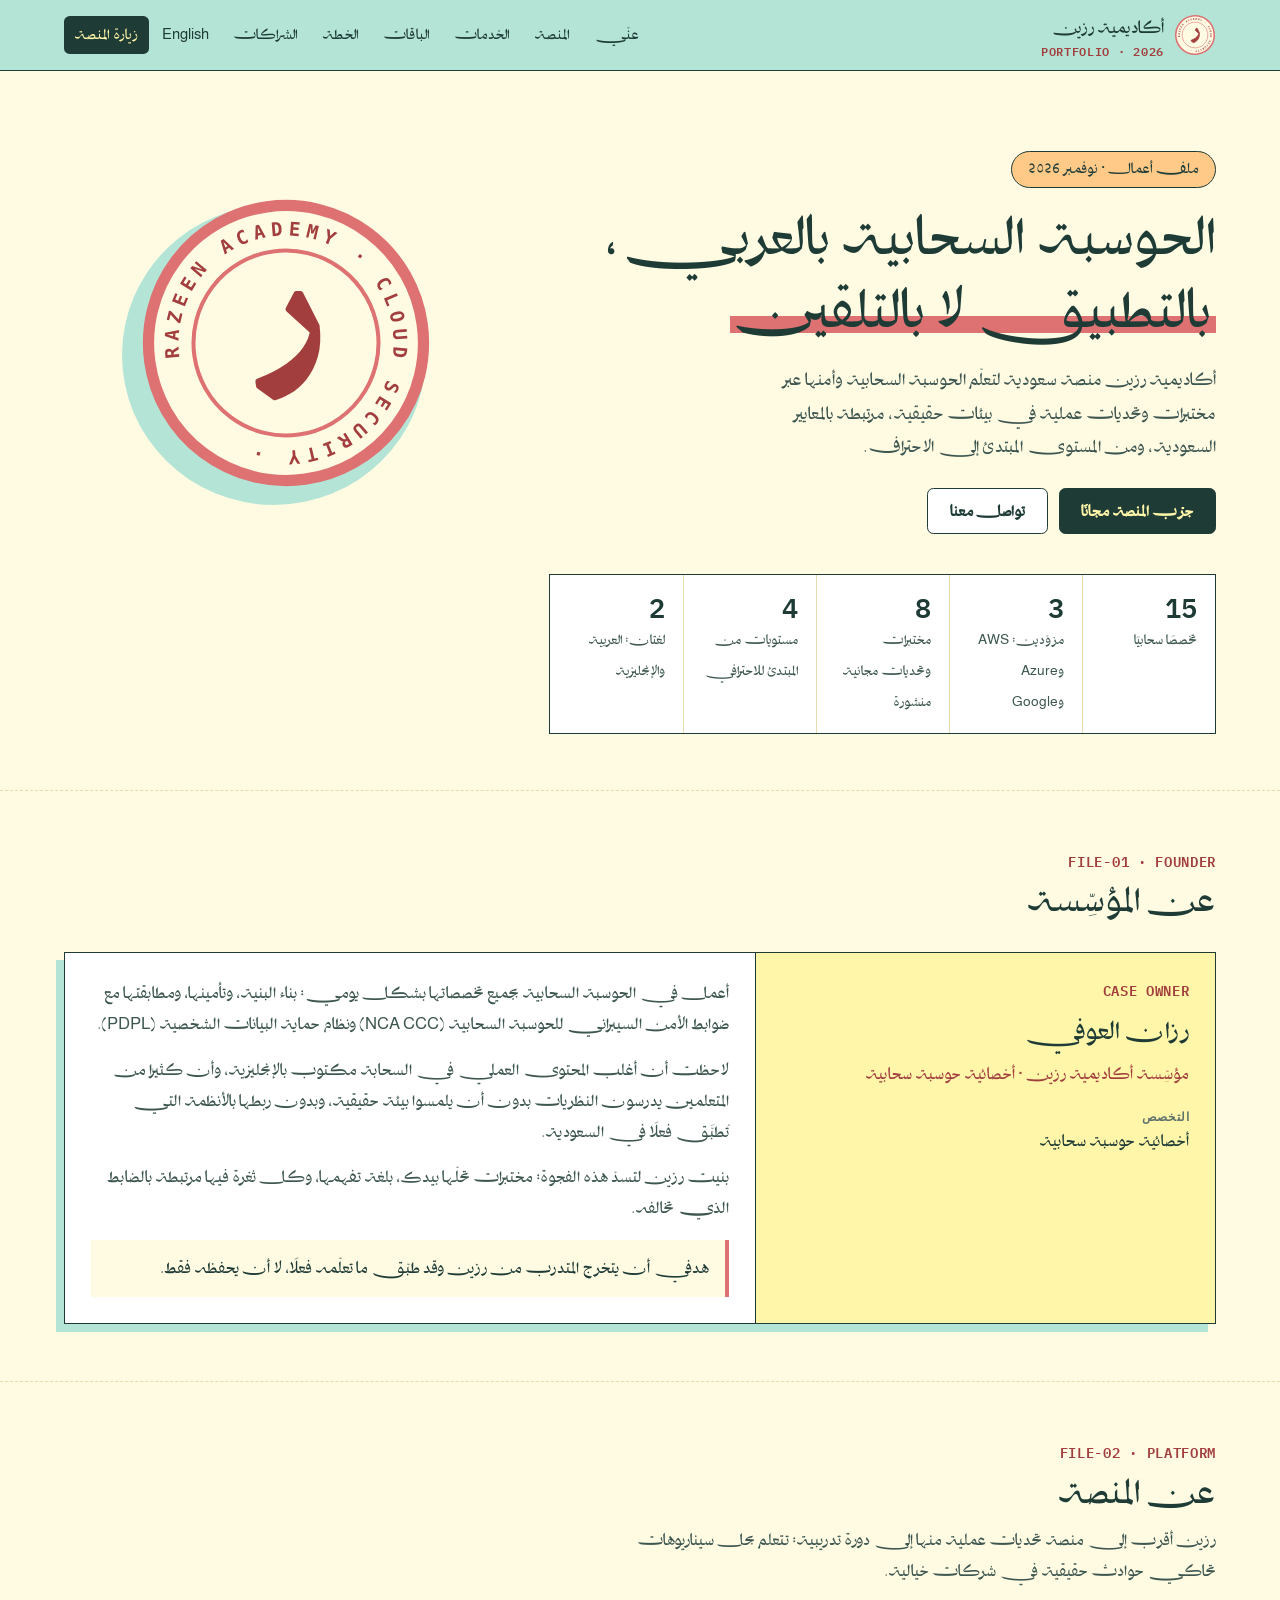
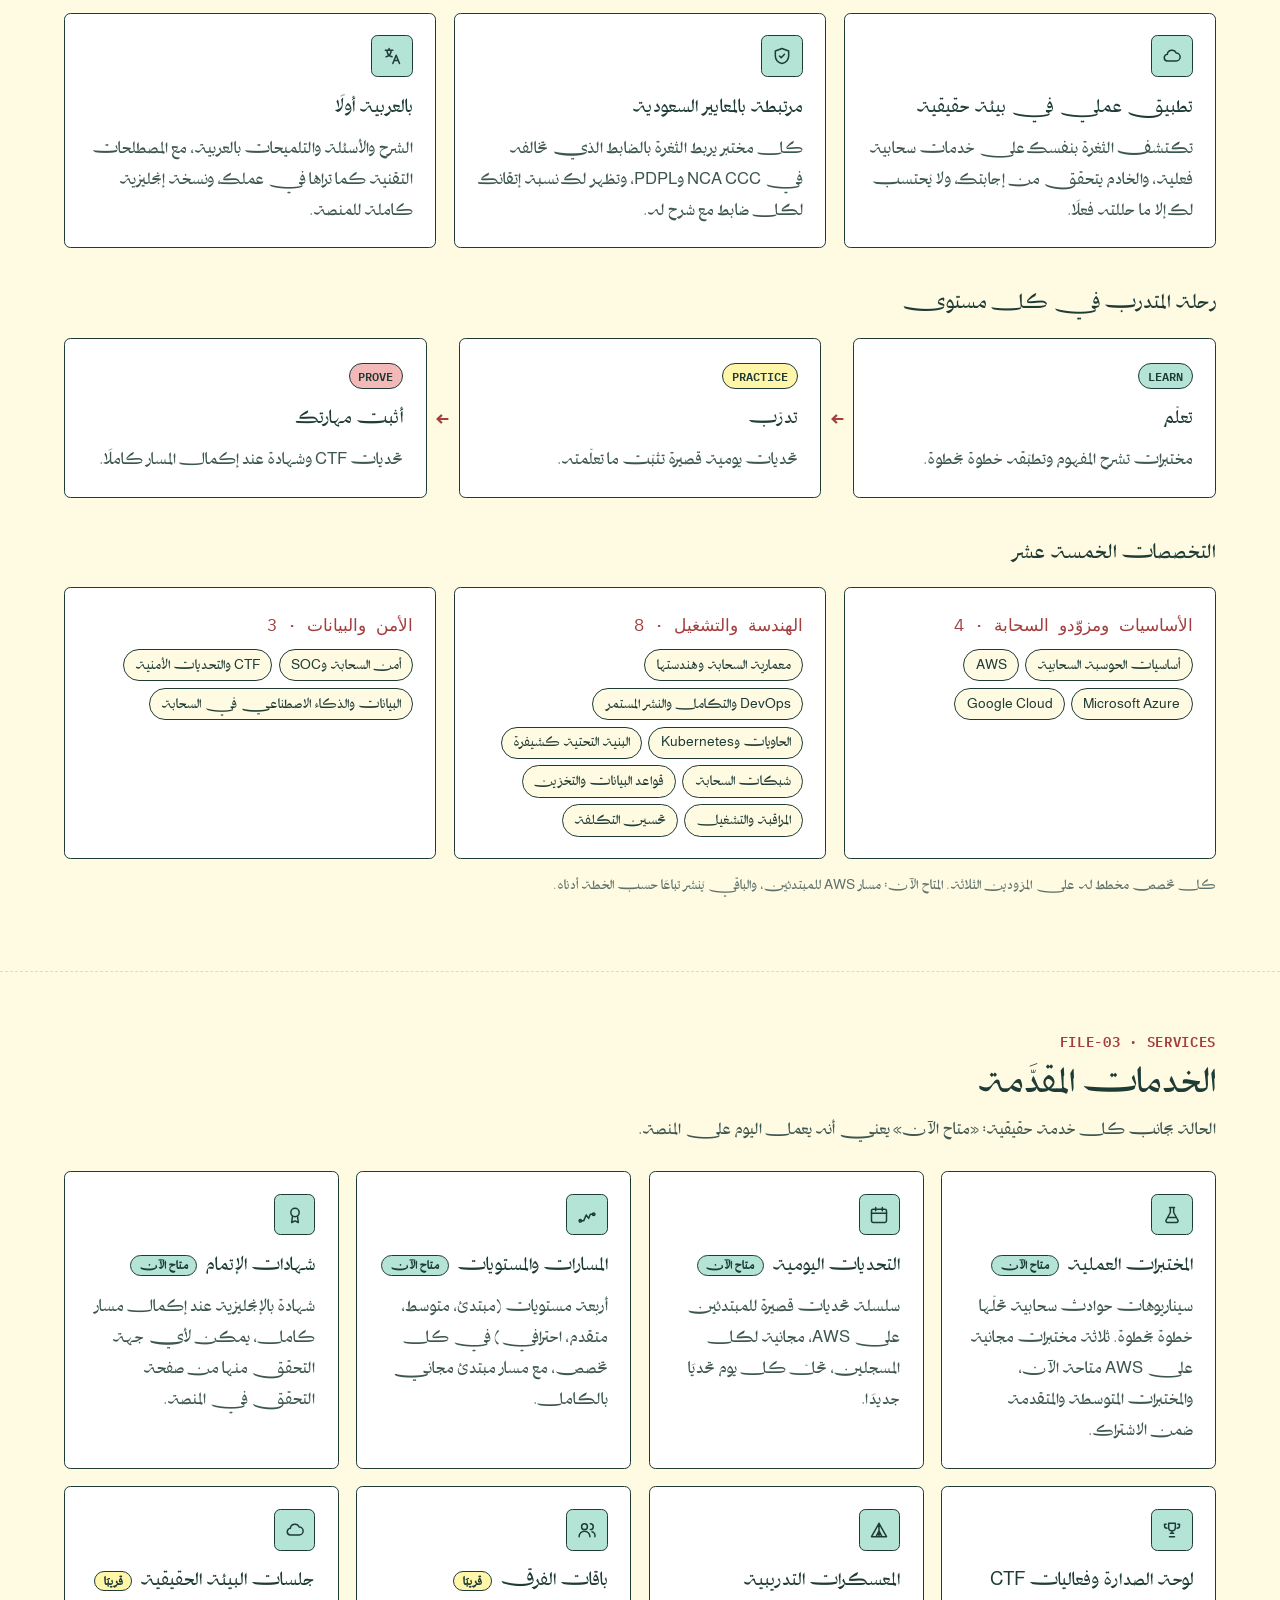
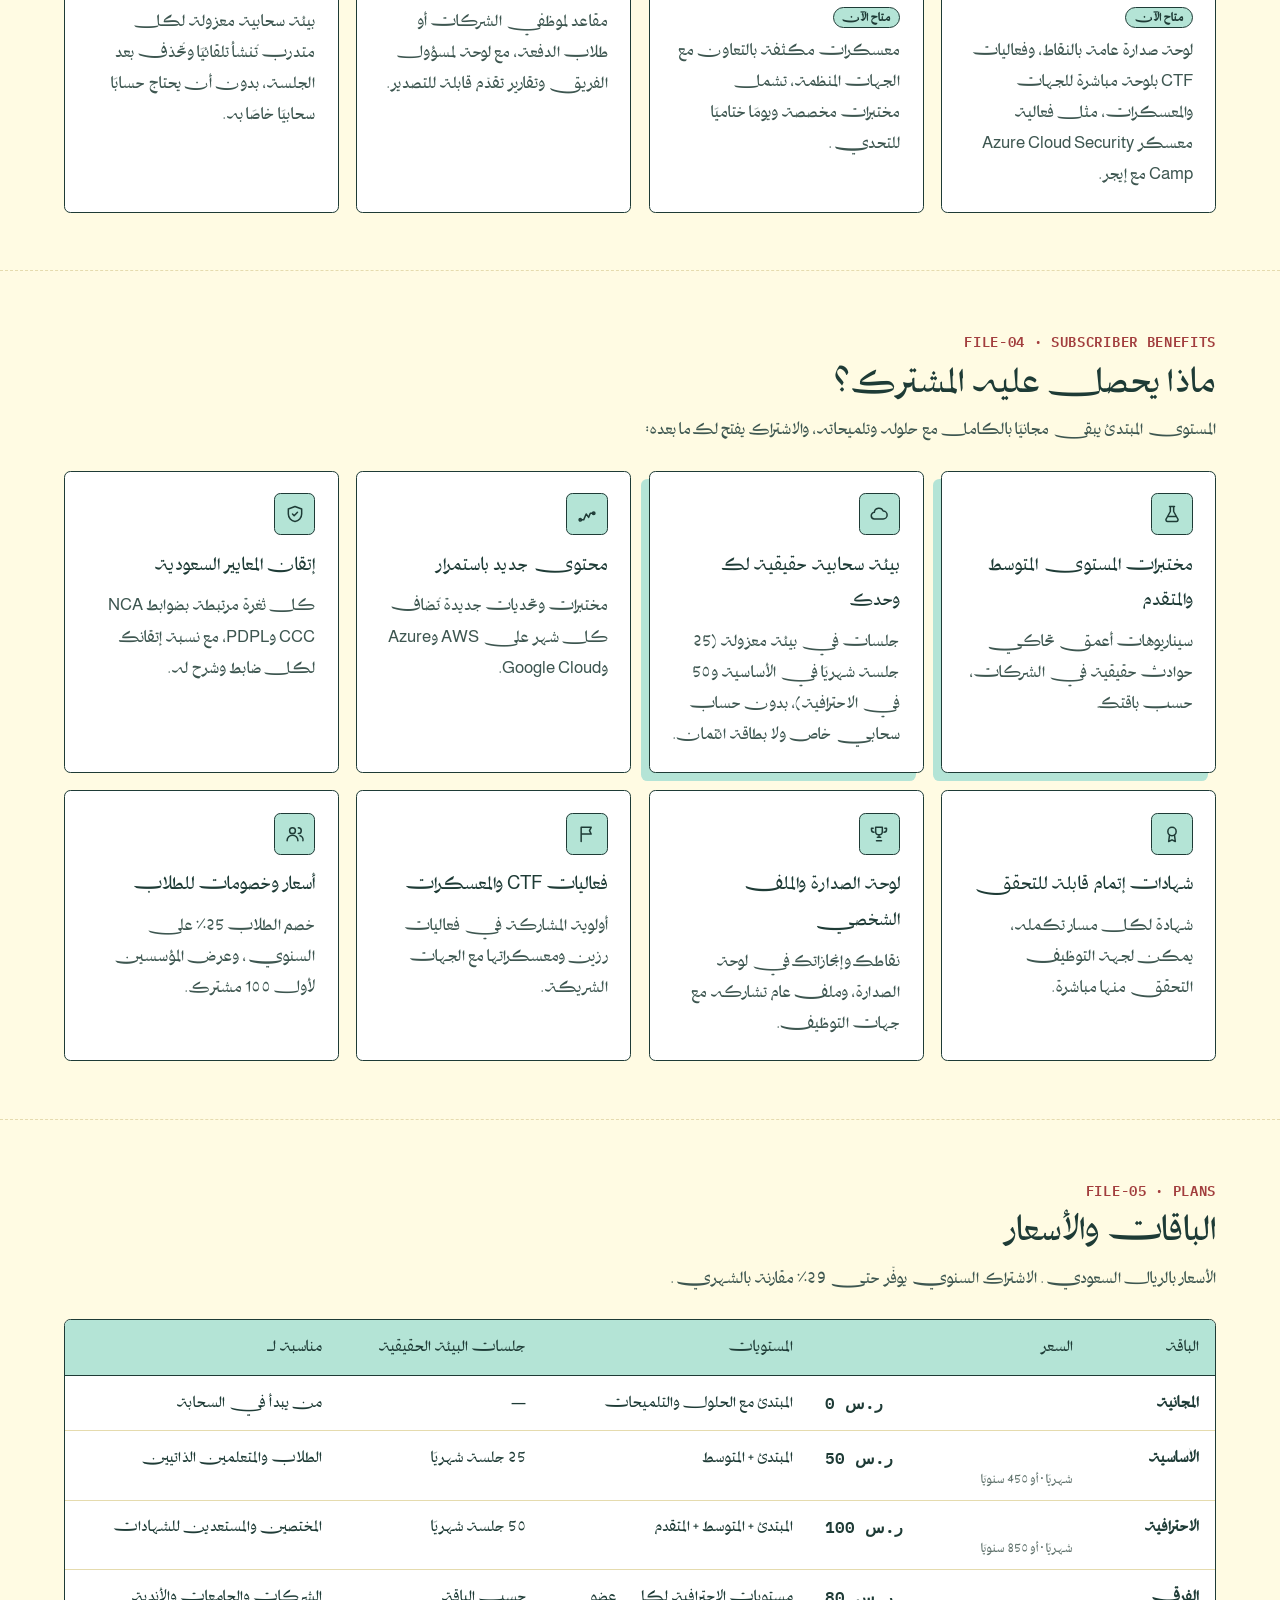
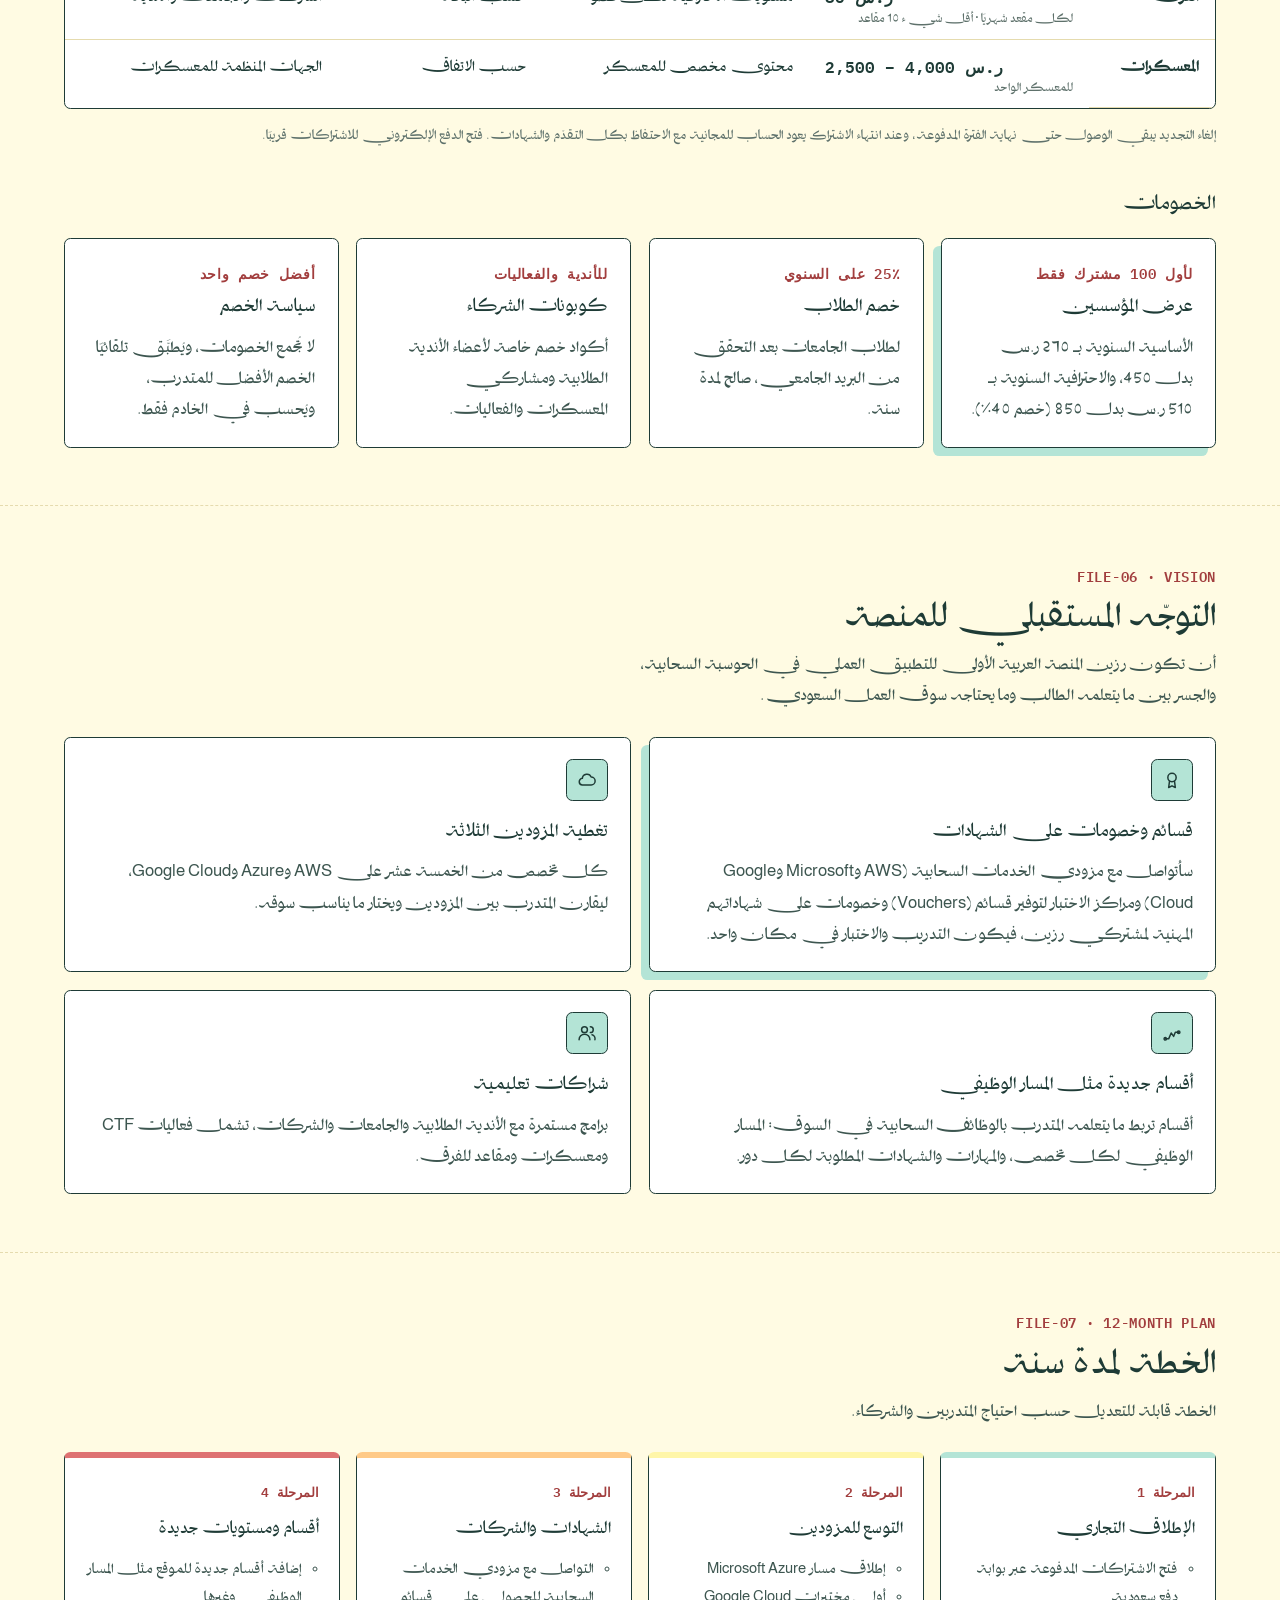
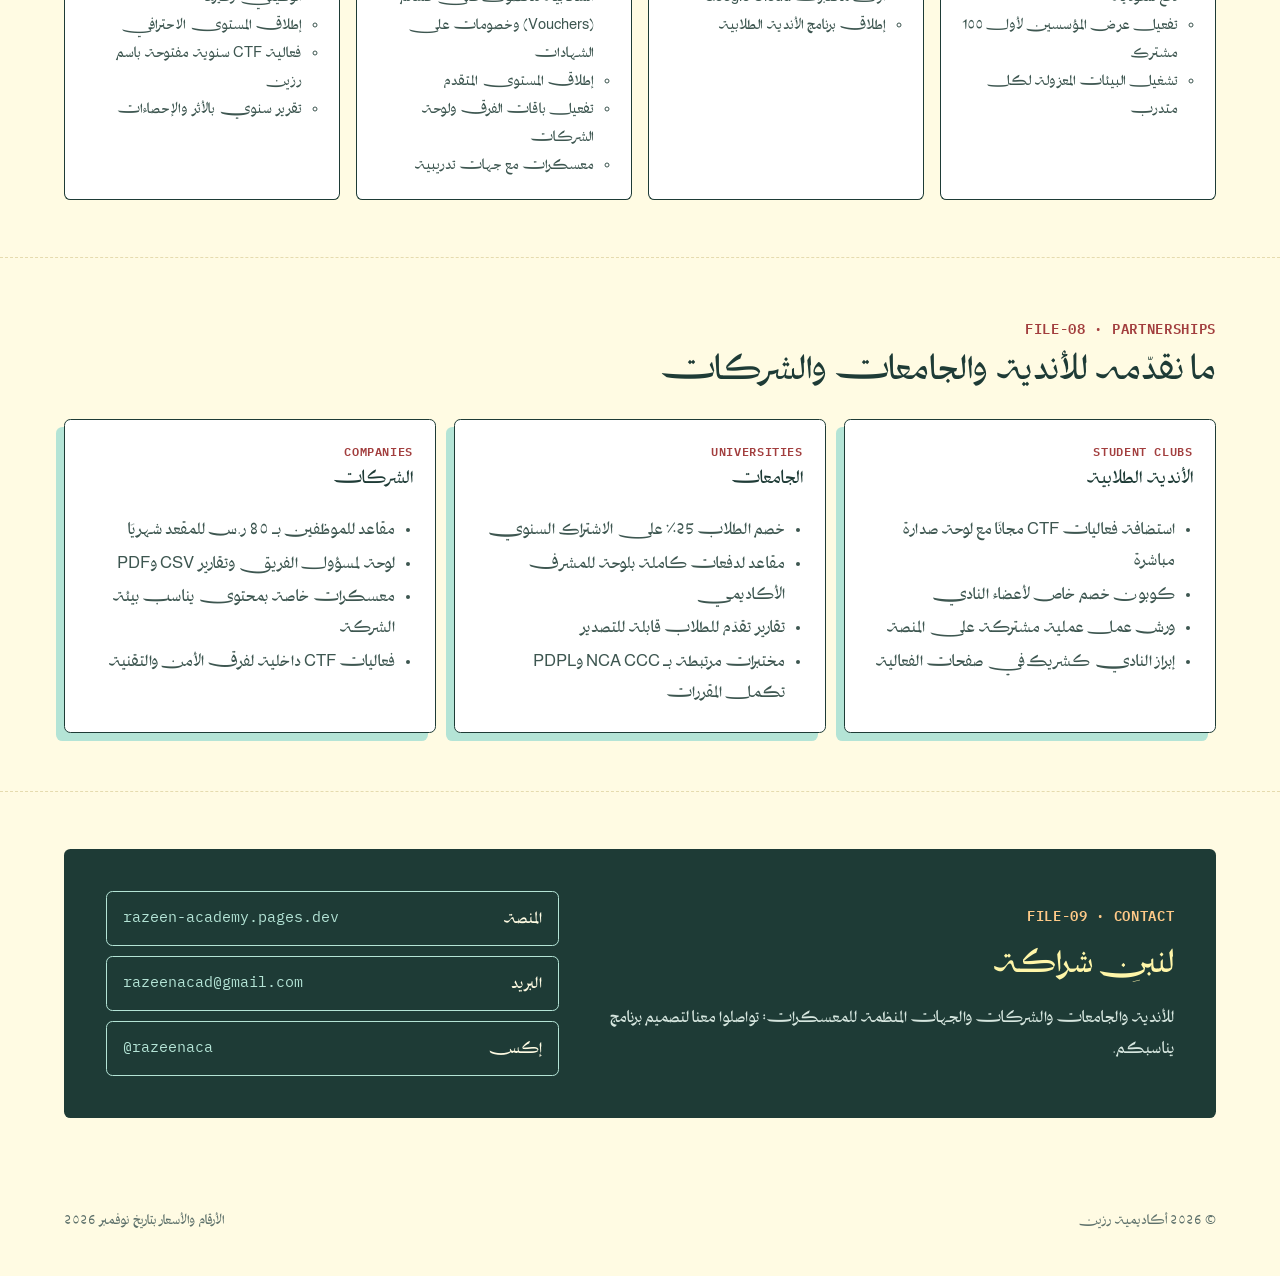
==== commit 333cd7fb: "Razeen portfolio: update founder info, subscriber benefits, plan phases; remove PDF button Co-Author" ====
--- a/razeen/index.html
+++ b/razeen/index.html
@@ -24,14 +24,14 @@
     <span class="badge">ملف أعمال · نوفمبر 2026</span>
     <h1>الحوسبة السحابية بالعربي،<br><mark>بالتطبيق لا بالتلقين</mark></h1>
     <p class="lead">أكاديمية رزين منصة سعودية لتعلّم الحوسبة السحابية وأمنها عبر مختبرات وتحديات عملية في بيئات حقيقية، مرتبطة بالمعايير السعودية، ومن المستوى المبتدئ إلى الاحتراف.</p>
-    <div class="acts noprint"><a class="cta primary" href="https://razeen-academy.pages.dev/">جرّب المنصة مجانًا</a><a class="cta" href="#contact">تواصل معنا</a><button class="cta" type="button" id="print">تنزيل PDF</button></div>
+    <div class="acts noprint"><a class="cta primary" href="https://razeen-academy.pages.dev/">جرّب المنصة مجانًا</a><a class="cta" href="#contact">تواصل معنا</a></div>
   </div>
   <div class="seal"><img src="assets/logo-stamp.svg" alt="أكاديمية رزين" width="300" height="300"></div>
 </div>
 <div class="wrap"><div class="facts"><div><b>15</b><span>تخصصًا سحابيًا</span></div><div><b>3</b><span>مزوّدين: AWS وAzure وGoogle</span></div><div><b>8</b><span>مختبرات وتحديات مجانية منشورة</span></div><div><b>4</b><span>مستويات من المبتدئ للاحترافي</span></div><div><b>2</b><span>لغتان: العربية والإنجليزية</span></div></div></div></section>
 <section class="file" id="about"><div class="wrap">
 <div class="sec-h"><span class="kick">FILE-01 · FOUNDER</span><h2>عن المؤسِّسة</h2></div>
-<div class="dossier"><div class="id"><span class="kick">CASE OWNER</span><h3>رزان العوفي</h3><p class="role">مؤسِّسة أكاديمية رزين · أخصائية أمن سحابي</p><dl><div><dt>التخصص</dt><dd>أمن الحوسبة السحابية</dd></div><div><dt>الشهادات</dt><dd>CompTIA Security+ · Microsoft AZ-900</dd></div><div><dt>قيد الإنجاز</dt><dd>AWS Certified Security – Specialty</dd></div><div><dt>التعليم</dt><dd>دبلوم الأمن السيبراني، جامعة القصيم (المعدل 4.72 من 5)</dd></div><div><dt>أدرس حاليًا</dt><dd>الامتثال والحوكمة السيبرانية، الجامعة السعودية الإلكترونية</dd></div><div><dt>المدينة</dt><dd>المدينة المنورة، المملكة العربية السعودية</dd></div></dl></div><div class="txt"><p>أعمل في أمن الحوسبة السحابية بشكل يومي: بناء البنية، وتأمينها، ومطابقتها مع ضوابط الأمن السيبراني للحوسبة السحابية (NCA CCC) ونظام حماية البيانات الشخصية (PDPL).</p><p>لاحظت أن أغلب المحتوى العملي في السحابة مكتوب بالإنجليزية، وأن كثيرًا من المتعلمين يدرسون النظريات بدون أن يلمسوا بيئة حقيقية، وبدون ربطها بالأنظمة التي تُطبَّق فعلًا في السعودية.</p><p>بنيت رزين لتسدّ هذه الفجوة: مختبرات تحلّها بيدك، بلغة تفهمها، وكل ثغرة فيها مرتبطة بالضابط الذي تخالفه.</p><blockquote>هدفي أن يتخرج المتدرب من رزين وقد طبّق ما تعلّمه فعلًا، لا أن يحفظه فقط.</blockquote></div></div></div></section>
+<div class="dossier"><div class="id"><span class="kick">CASE OWNER</span><h3>رزان العوفي</h3><p class="role">مؤسِّسة أكاديمية رزين · أخصائية حوسبة سحابية</p><dl><div><dt>التخصص</dt><dd>أخصائية حوسبة سحابية</dd></div></dl></div><div class="txt"><p>أعمل في الحوسبة السحابية بجميع تخصصاتها بشكل يومي: بناء البنية، وتأمينها، ومطابقتها مع ضوابط الأمن السيبراني للحوسبة السحابية (NCA CCC) ونظام حماية البيانات الشخصية (PDPL).</p><p>لاحظت أن أغلب المحتوى العملي في السحابة مكتوب بالإنجليزية، وأن كثيرًا من المتعلمين يدرسون النظريات بدون أن يلمسوا بيئة حقيقية، وبدون ربطها بالأنظمة التي تُطبَّق فعلًا في السعودية.</p><p>بنيت رزين لتسدّ هذه الفجوة: مختبرات تحلّها بيدك، بلغة تفهمها، وكل ثغرة فيها مرتبطة بالضابط الذي تخالفه.</p><blockquote>هدفي أن يتخرج المتدرب من رزين وقد طبّق ما تعلّمه فعلًا، لا أن يحفظه فقط.</blockquote></div></div></div></section>
 <section class="file" id="platform"><div class="wrap">
 <div class="sec-h"><span class="kick">FILE-02 · PLATFORM</span><h2>عن المنصة</h2><p>رزين أقرب إلى منصة تحديات عملية منها إلى دورة تدريبية: تتعلم بحل سيناريوهات تحاكي حوادث حقيقية في شركات خيالية.</p></div>
 <div class="grid g3"><article class="card"><div class="ico" aria-hidden="true"><svg viewBox="0 0 24 24" fill="none" stroke="currentColor" stroke-width="1.8" stroke-linecap="round" stroke-linejoin="round"><path d="M7 18a4 4 0 0 1-.6-8A5.5 5.5 0 0 1 17 8.5 4.5 4.5 0 0 1 17 18z"/></svg></div><h3>تطبيق عملي في بيئة حقيقية</h3><p>تكتشف الثغرة بنفسك على خدمات سحابية فعلية، والخادم يتحقق من إجابتك، ولا يُحتسب لك إلا ما حللته فعلًا.</p></article><article class="card"><div class="ico" aria-hidden="true"><svg viewBox="0 0 24 24" fill="none" stroke="currentColor" stroke-width="1.8" stroke-linecap="round" stroke-linejoin="round"><path d="M12 3 4 6v6c0 4.5 3.4 8.3 8 9 4.6-.7 8-4.5 8-9V6z"/><path d="m9 12 2 2 4-4"/></svg></div><h3>مرتبطة بالمعايير السعودية</h3><p>كل مختبر يربط الثغرة بالضابط الذي تخالفه في NCA CCC وPDPL، وتظهر لك نسبة إتقانك لكل ضابط مع شرح له.</p></article><article class="card"><div class="ico" aria-hidden="true"><svg viewBox="0 0 24 24" fill="none" stroke="currentColor" stroke-width="1.8" stroke-linecap="round" stroke-linejoin="round"><path d="M4 5h9M8.5 3v2M6 5c0 4 3 7 6 8M11 5c0 4-3 7-6 8M13 21l4-10 4 10M14.5 17.5h5"/></svg></div><h3>بالعربية أولًا</h3><p>الشرح والأسئلة والتلميحات بالعربية، مع المصطلحات التقنية كما تراها في عملك، ونسخة إنجليزية كاملة للمنصة.</p></article></div>
@@ -43,9 +43,8 @@
 <div class="sec-h"><span class="kick">FILE-03 · SERVICES</span><h2>الخدمات المقدَّمة</h2><p>الحالة بجانب كل خدمة حقيقية: «متاح الآن» يعني أنه يعمل اليوم على المنصة.</p></div>
 <div class="grid g4"><article class="card"><div class="ico" aria-hidden="true"><svg viewBox="0 0 24 24" fill="none" stroke="currentColor" stroke-width="1.8" stroke-linecap="round" stroke-linejoin="round"><path d="M9 3h6M10 3v6l-5 9a2 2 0 0 0 2 3h10a2 2 0 0 0 2-3l-5-9V3"/><path d="M7.5 15h9"/></svg></div><h3>المختبرات العملية <span class="tag now">متاح الآن</span></h3><p>سيناريوهات حوادث سحابية تحلّها خطوة بخطوة. ثلاثة مختبرات مجانية على AWS متاحة الآن، والمختبرات المتوسطة والمتقدمة ضمن الاشتراك.</p></article><article class="card"><div class="ico" aria-hidden="true"><svg viewBox="0 0 24 24" fill="none" stroke="currentColor" stroke-width="1.8" stroke-linecap="round" stroke-linejoin="round"><rect x="3" y="5" width="18" height="16" rx="2"/><path d="M3 10h18M8 3v4M16 3v4"/></svg></div><h3>التحديات اليومية <span class="tag now">متاح الآن</span></h3><p>سلسلة تحديات قصيرة للمبتدئين على AWS، مجانية لكل المسجلين، تحلّ كل يوم تحديًا جديدًا.</p></article><article class="card"><div class="ico" aria-hidden="true"><svg viewBox="0 0 24 24" fill="none" stroke="currentColor" stroke-width="1.8" stroke-linecap="round" stroke-linejoin="round"><path d="M4 19h4l3-7 3 4 2-5h4"/><circle cx="4" cy="19" r="1.5"/><circle cx="20" cy="11" r="1.5"/></svg></div><h3>المسارات والمستويات <span class="tag now">متاح الآن</span></h3><p>أربعة مستويات (مبتدئ، متوسط، متقدم، احترافي) في كل تخصص، مع مسار مبتدئ مجاني بالكامل.</p></article><article class="card"><div class="ico" aria-hidden="true"><svg viewBox="0 0 24 24" fill="none" stroke="currentColor" stroke-width="1.8" stroke-linecap="round" stroke-linejoin="round"><circle cx="12" cy="9" r="5"/><path d="M9 13.5 8 21l4-2 4 2-1-7.5"/></svg></div><h3>شهادات الإتمام <span class="tag now">متاح الآن</span></h3><p>شهادة بالإنجليزية عند إكمال مسار كامل، يمكن لأي جهة التحقق منها من صفحة التحقق في المنصة.</p></article><article class="card"><div class="ico" aria-hidden="true"><svg viewBox="0 0 24 24" fill="none" stroke="currentColor" stroke-width="1.8" stroke-linecap="round" stroke-linejoin="round"><path d="M8 4h8v5a4 4 0 0 1-8 0zM5 5H3v2a3 3 0 0 0 3 3M19 5h2v2a3 3 0 0 1-3 3M10 16h4M9 20h6M12 13v3"/></svg></div><h3>لوحة الصدارة وفعاليات CTF <span class="tag now">متاح الآن</span></h3><p>لوحة صدارة عامة بالنقاط، وفعاليات CTF بلوحة مباشرة للجهات والمعسكرات، مثل فعالية معسكر Azure Cloud Security Camp مع إيجر.</p></article><article class="card"><div class="ico" aria-hidden="true"><svg viewBox="0 0 24 24" fill="none" stroke="currentColor" stroke-width="1.8" stroke-linecap="round" stroke-linejoin="round"><path d="M3 20 12 4l9 16zM12 4v16M8.5 20 12 13l3.5 7"/></svg></div><h3>المعسكرات التدريبية <span class="tag now">متاح الآن</span></h3><p>معسكرات مكثفة بالتعاون مع الجهات المنظمة، تشمل مختبرات مخصصة ويومًا ختاميًا للتحدي.</p></article><article class="card"><div class="ico" aria-hidden="true"><svg viewBox="0 0 24 24" fill="none" stroke="currentColor" stroke-width="1.8" stroke-linecap="round" stroke-linejoin="round"><circle cx="9" cy="8" r="3.5"/><path d="M2.5 20a6.5 6.5 0 0 1 13 0M16 4.5a3.5 3.5 0 0 1 0 7M18 14a5 5 0 0 1 3.5 6"/></svg></div><h3>باقات الفرق <span class="tag soon">قريبًا</span></h3><p>مقاعد لموظفي الشركات أو طلاب الدفعة، مع لوحة لمسؤول الفريق وتقارير تقدّم قابلة للتصدير.</p></article><article class="card"><div class="ico" aria-hidden="true"><svg viewBox="0 0 24 24" fill="none" stroke="currentColor" stroke-width="1.8" stroke-linecap="round" stroke-linejoin="round"><path d="M7 18a4 4 0 0 1-.6-8A5.5 5.5 0 0 1 17 8.5 4.5 4.5 0 0 1 17 18z"/></svg></div><h3>جلسات البيئة الحقيقية <span class="tag soon">قريبًا</span></h3><p>بيئة سحابية معزولة لكل متدرب تُنشأ تلقائيًا وتُحذف بعد الجلسة، بدون أن يحتاج حسابًا سحابيًا خاصًا به.</p></article></div></div></section>
 <section class="file" id="why"><div class="wrap">
-<div class="sec-h"><span class="kick">FILE-04 · WHY PAID</span><h2>لماذا بعض المختبرات باشتراك؟</h2></div>
-<div class="cost"><div><p style="margin:0 0 1rem;color:var(--muted)">المختبرات في رزين لا تعمل على محاكاة في المتصفح فقط، بل على حسابات سحابية حقيقية تملكها الأكاديمية: المتدرب لا يحتاج حسابًا ولا بطاقة ائتمان، والأكاديمية تتحمل التكلفة.</p><p style="margin:0 0 1rem;color:var(--muted)">كل جلسة لمتدرب في المستوى المتوسط أو المتقدم تعني بيئة معزولة تُنشأ له وحده: خوادم، وشبكات، وصلاحيات، وتخزين، وسجلات مراقبة. هذه موارد تُحسب بالدقيقة عند مزوّد الخدمة.</p><p style="margin:0 0 1rem;color:var(--muted)">لذلك يبقى المستوى المبتدئ مجانيًا بالكامل مع حلوله وتلميحاته، ويغطي الاشتراك تكلفة البيئات الحقيقية وتطوير محتوى جديد كل شهر، بأسعار مناسبة للطلاب.</p></div>
-<div class="meter card lift"><span class="kick">COST · SAR / MONTH</span><h3 style="font-weight:400;margin:0 0 .6rem">التكلفة الشهرية الأساسية للبنية</h3><div class="row"><span>البنية الأساسية على AWS وAzure وGoogle Cloud</span><b>≈ 184 ر.س</b></div><div class="row"><span>استضافة المنصة وقاعدة البيانات (Cloudflare)</span><b>≈ 19 ر.س</b></div><div class="row"><span>تكلفة جلسات المتدربين</span><b>تزيد مع كل جلسة</b></div><div class="row tot"><span>قبل أي متدرب</span><b>≈ 203 ر.س / شهر</b></div></div></div><p class="note">أرقام تقديرية من جرد التكلفة الداخلي لنوفمبر 2026، وتتغير حسب الاستخدام وأسعار المزودين.</p></div></section>
+<div class="sec-h"><span class="kick">FILE-04 · SUBSCRIBER BENEFITS</span><h2>ماذا يحصل عليه المشترك؟</h2><p>المستوى المبتدئ يبقى مجانيًا بالكامل مع حلوله وتلميحاته، والاشتراك يفتح لك ما بعده:</p></div>
+<div class="grid g4"><article class="card lift"><div class="ico" aria-hidden="true"><svg viewBox="0 0 24 24" fill="none" stroke="currentColor" stroke-width="1.8" stroke-linecap="round" stroke-linejoin="round"><path d="M9 3h6M10 3v6l-5 9a2 2 0 0 0 2 3h10a2 2 0 0 0 2-3l-5-9V3"/><path d="M7.5 15h9"/></svg></div><h3>مختبرات المستوى المتوسط والمتقدم</h3><p>سيناريوهات أعمق تحاكي حوادث حقيقية في الشركات، حسب باقتك.</p></article><article class="card lift"><div class="ico" aria-hidden="true"><svg viewBox="0 0 24 24" fill="none" stroke="currentColor" stroke-width="1.8" stroke-linecap="round" stroke-linejoin="round"><path d="M7 18a4 4 0 0 1-.6-8A5.5 5.5 0 0 1 17 8.5 4.5 4.5 0 0 1 17 18z"/></svg></div><h3>بيئة سحابية حقيقية لك وحدك</h3><p>جلسات في بيئة معزولة (25 جلسة شهريًا في الأساسية و50 في الاحترافية)، بدون حساب سحابي خاص ولا بطاقة ائتمان.</p></article><article class="card"><div class="ico" aria-hidden="true"><svg viewBox="0 0 24 24" fill="none" stroke="currentColor" stroke-width="1.8" stroke-linecap="round" stroke-linejoin="round"><path d="M4 19h4l3-7 3 4 2-5h4"/><circle cx="4" cy="19" r="1.5"/><circle cx="20" cy="11" r="1.5"/></svg></div><h3>محتوى جديد باستمرار</h3><p>مختبرات وتحديات جديدة تُضاف كل شهر على AWS وAzure وGoogle Cloud.</p></article><article class="card"><div class="ico" aria-hidden="true"><svg viewBox="0 0 24 24" fill="none" stroke="currentColor" stroke-width="1.8" stroke-linecap="round" stroke-linejoin="round"><path d="M12 3 4 6v6c0 4.5 3.4 8.3 8 9 4.6-.7 8-4.5 8-9V6z"/><path d="m9 12 2 2 4-4"/></svg></div><h3>إتقان المعايير السعودية</h3><p>كل ثغرة مرتبطة بضوابط NCA CCC وPDPL، مع نسبة إتقانك لكل ضابط وشرح له.</p></article><article class="card"><div class="ico" aria-hidden="true"><svg viewBox="0 0 24 24" fill="none" stroke="currentColor" stroke-width="1.8" stroke-linecap="round" stroke-linejoin="round"><circle cx="12" cy="9" r="5"/><path d="M9 13.5 8 21l4-2 4 2-1-7.5"/></svg></div><h3>شهادات إتمام قابلة للتحقق</h3><p>شهادة لكل مسار تكمله، يمكن لجهة التوظيف التحقق منها مباشرة.</p></article><article class="card"><div class="ico" aria-hidden="true"><svg viewBox="0 0 24 24" fill="none" stroke="currentColor" stroke-width="1.8" stroke-linecap="round" stroke-linejoin="round"><path d="M8 4h8v5a4 4 0 0 1-8 0zM5 5H3v2a3 3 0 0 0 3 3M19 5h2v2a3 3 0 0 1-3 3M10 16h4M9 20h6M12 13v3"/></svg></div><h3>لوحة الصدارة والملف الشخصي</h3><p>نقاطك وإنجازاتك في لوحة الصدارة، وملف عام تشاركه مع جهات التوظيف.</p></article><article class="card"><div class="ico" aria-hidden="true"><svg viewBox="0 0 24 24" fill="none" stroke="currentColor" stroke-width="1.8" stroke-linecap="round" stroke-linejoin="round"><path d="M5 21V4M5 4h12l-2 4 2 4H5"/></svg></div><h3>فعاليات CTF والمعسكرات</h3><p>أولوية المشاركة في فعاليات رزين ومعسكراتها مع الجهات الشريكة.</p></article><article class="card"><div class="ico" aria-hidden="true"><svg viewBox="0 0 24 24" fill="none" stroke="currentColor" stroke-width="1.8" stroke-linecap="round" stroke-linejoin="round"><circle cx="9" cy="8" r="3.5"/><path d="M2.5 20a6.5 6.5 0 0 1 13 0M16 4.5a3.5 3.5 0 0 1 0 7M18 14a5 5 0 0 1 3.5 6"/></svg></div><h3>أسعار وخصومات للطلاب</h3><p>خصم الطلاب 25٪ على السنوي، وعرض المؤسسين لأول 100 مشترك.</p></article></div></div></section>
 <section class="file" id="plans"><div class="wrap">
 <div class="sec-h"><span class="kick">FILE-05 · PLANS</span><h2>الباقات والأسعار</h2><p>الأسعار بالريال السعودي. الاشتراك السنوي يوفّر حتى 29٪ مقارنة بالشهري.</p></div>
 <div class="tbl"><table><thead><tr><th scope="col">الباقة</th><th scope="col">السعر</th><th scope="col">المستويات</th><th scope="col">جلسات البيئة الحقيقية</th><th scope="col">مناسبة لـ</th></tr></thead><tbody><tr><th scope="row">المجانية</th><td class="price">0 ر.س</td><td>المبتدئ مع الحلول والتلميحات</td><td>—</td><td>من يبدأ في السحابة</td></tr><tr><th scope="row">الأساسية</th><td class="price">50 ر.س<small>شهريًا · أو 450 سنويًا</small></td><td>المبتدئ + المتوسط</td><td>25 جلسة شهريًا</td><td>الطلاب والمتعلمين الذاتيين</td></tr><tr><th scope="row">الاحترافية</th><td class="price">100 ر.س<small>شهريًا · أو 850 سنويًا</small></td><td>المبتدئ + المتوسط + المتقدم</td><td>50 جلسة شهريًا</td><td>المختصين والمستعدين للشهادات</td></tr><tr><th scope="row">الفرق</th><td class="price">80 ر.س<small>لكل مقعد شهريًا · أقل شيء 10 مقاعد</small></td><td>مستويات الاحترافية لكل عضو</td><td>حسب الباقة</td><td>الشركات والجامعات والأندية</td></tr><tr><th scope="row">المعسكرات</th><td class="price">2,500 – 4,000 ر.س<small>للمعسكر الواحد</small></td><td>محتوى مخصص للمعسكر</td><td>حسب الاتفاق</td><td>الجهات المنظمة للمعسكرات</td></tr></tbody></table></div><p class="note">إلغاء التجديد يبقي الوصول حتى نهاية الفترة المدفوعة، وعند انتهاء الاشتراك يعود الحساب للمجانية مع الاحتفاظ بكل التقدّم والشهادات. فتح الدفع الإلكتروني للاشتراكات قريبًا.</p>
@@ -53,10 +52,10 @@
 <div class="grid g4"><article class="card lift"><span class="kick">لأول 100 مشترك فقط</span><h3>عرض المؤسسين</h3><p>الأساسية السنوية بـ 270 ر.س بدل 450، والاحترافية السنوية بـ 510 ر.س بدل 850 (خصم 40٪).</p></article><article class="card"><span class="kick">25٪ على السنوي</span><h3>خصم الطلاب</h3><p>لطلاب الجامعات بعد التحقق من البريد الجامعي، صالح لمدة سنة.</p></article><article class="card"><span class="kick">للأندية والفعاليات</span><h3>كوبونات الشركاء</h3><p>أكواد خصم خاصة لأعضاء الأندية الطلابية ومشاركي المعسكرات والفعاليات.</p></article><article class="card"><span class="kick">أفضل خصم واحد</span><h3>سياسة الخصم</h3><p>لا تُجمع الخصومات، ويُطبَّق تلقائيًا الخصم الأفضل للمتدرب، ويُحسب في الخادم فقط.</p></article></div></div></section>
 <section class="file" id="vision"><div class="wrap">
 <div class="sec-h"><span class="kick">FILE-06 · VISION</span><h2>التوجّه المستقبلي للمنصة</h2><p>أن تكون رزين المنصة العربية الأولى للتطبيق العملي في الحوسبة السحابية، والجسر بين ما يتعلمه الطالب وما يحتاجه سوق العمل السعودي.</p></div>
-<div class="grid g2"><article class="card lift"><div class="ico" aria-hidden="true"><svg viewBox="0 0 24 24" fill="none" stroke="currentColor" stroke-width="1.8" stroke-linecap="round" stroke-linejoin="round"><circle cx="12" cy="9" r="5"/><path d="M9 13.5 8 21l4-2 4 2-1-7.5"/></svg></div><h3>قسائم وخصومات على الشهادات</h3><p>سأتواصل مع مزودي الخدمات السحابية (AWS وMicrosoft وGoogle Cloud) ومراكز الاختبار لتوفير قسائم (Vouchers) وخصومات على شهاداتهم المهنية لمشتركي رزين، فيكون التدريب والاختبار في مكان واحد.</p></article><article class="card"><div class="ico" aria-hidden="true"><svg viewBox="0 0 24 24" fill="none" stroke="currentColor" stroke-width="1.8" stroke-linecap="round" stroke-linejoin="round"><path d="M7 18a4 4 0 0 1-.6-8A5.5 5.5 0 0 1 17 8.5 4.5 4.5 0 0 1 17 18z"/></svg></div><h3>تغطية المزودين الثلاثة</h3><p>كل تخصص من الخمسة عشر على AWS وAzure وGoogle Cloud، ليقارن المتدرب بين المزودين ويختار ما يناسب سوقه.</p></article><article class="card"><div class="ico" aria-hidden="true"><svg viewBox="0 0 24 24" fill="none" stroke="currentColor" stroke-width="1.8" stroke-linecap="round" stroke-linejoin="round"><path d="M12 3 4 6v6c0 4.5 3.4 8.3 8 9 4.6-.7 8-4.5 8-9V6z"/><path d="m9 12 2 2 4-4"/></svg></div><h3>بيانات داخل المملكة</h3><p>نقل بيانات المنصة إلى منطقة سحابية داخل السعودية عند توفرها، تماشيًا مع نظام حماية البيانات الشخصية.</p></article><article class="card"><div class="ico" aria-hidden="true"><svg viewBox="0 0 24 24" fill="none" stroke="currentColor" stroke-width="1.8" stroke-linecap="round" stroke-linejoin="round"><circle cx="9" cy="8" r="3.5"/><path d="M2.5 20a6.5 6.5 0 0 1 13 0M16 4.5a3.5 3.5 0 0 1 0 7M18 14a5 5 0 0 1 3.5 6"/></svg></div><h3>شراكات تعليمية</h3><p>برامج مستمرة مع الأندية الطلابية والجامعات والشركات، تشمل فعاليات CTF ومعسكرات ومقاعد للفرق.</p></article></div></div></section>
+<div class="grid g2"><article class="card lift"><div class="ico" aria-hidden="true"><svg viewBox="0 0 24 24" fill="none" stroke="currentColor" stroke-width="1.8" stroke-linecap="round" stroke-linejoin="round"><circle cx="12" cy="9" r="5"/><path d="M9 13.5 8 21l4-2 4 2-1-7.5"/></svg></div><h3>قسائم وخصومات على الشهادات</h3><p>سأتواصل مع مزودي الخدمات السحابية (AWS وMicrosoft وGoogle Cloud) ومراكز الاختبار لتوفير قسائم (Vouchers) وخصومات على شهاداتهم المهنية لمشتركي رزين، فيكون التدريب والاختبار في مكان واحد.</p></article><article class="card"><div class="ico" aria-hidden="true"><svg viewBox="0 0 24 24" fill="none" stroke="currentColor" stroke-width="1.8" stroke-linecap="round" stroke-linejoin="round"><path d="M7 18a4 4 0 0 1-.6-8A5.5 5.5 0 0 1 17 8.5 4.5 4.5 0 0 1 17 18z"/></svg></div><h3>تغطية المزودين الثلاثة</h3><p>كل تخصص من الخمسة عشر على AWS وAzure وGoogle Cloud، ليقارن المتدرب بين المزودين ويختار ما يناسب سوقه.</p></article><article class="card"><div class="ico" aria-hidden="true"><svg viewBox="0 0 24 24" fill="none" stroke="currentColor" stroke-width="1.8" stroke-linecap="round" stroke-linejoin="round"><path d="M4 19h4l3-7 3 4 2-5h4"/><circle cx="4" cy="19" r="1.5"/><circle cx="20" cy="11" r="1.5"/></svg></div><h3>أقسام جديدة مثل المسار الوظيفي</h3><p>أقسام تربط ما يتعلمه المتدرب بالوظائف السحابية في السوق: المسار الوظيفي لكل تخصص، والمهارات والشهادات المطلوبة لكل دور.</p></article><article class="card"><div class="ico" aria-hidden="true"><svg viewBox="0 0 24 24" fill="none" stroke="currentColor" stroke-width="1.8" stroke-linecap="round" stroke-linejoin="round"><circle cx="9" cy="8" r="3.5"/><path d="M2.5 20a6.5 6.5 0 0 1 13 0M16 4.5a3.5 3.5 0 0 1 0 7M18 14a5 5 0 0 1 3.5 6"/></svg></div><h3>شراكات تعليمية</h3><p>برامج مستمرة مع الأندية الطلابية والجامعات والشركات، تشمل فعاليات CTF ومعسكرات ومقاعد للفرق.</p></article></div></div></section>
 <section class="file" id="roadmap"><div class="wrap">
-<div class="sec-h"><span class="kick">FILE-07 · 12-MONTH PLAN</span><h2>الخطة لمدة سنة</h2><p>ديسمبر 2026 – نوفمبر 2027. الخطة قابلة للتعديل حسب احتياج المتدربين والشركاء.</p></div>
-<ol class="road" style="list-style:none;padding:0;margin:0"><li class="q"><span class="when">Q1 · ديسمبر – فبراير</span><h3>الإطلاق التجاري</h3><ul><li>فتح الاشتراكات المدفوعة عبر بوابة دفع سعودية</li><li>تفعيل عرض المؤسسين لأول 100 مشترك</li><li>تشغيل البيئات المعزولة لكل متدرب</li><li>أول مختبرات المستوى المتوسط على AWS</li></ul></li><li class="q"><span class="when">Q2 · مارس – مايو</span><h3>التوسع للمزودين</h3><ul><li>إطلاق مسار Microsoft Azure</li><li>أول مختبرات Google Cloud</li><li>إطلاق برنامج الأندية الطلابية</li><li>أول شراكة تجريبية مع جامعة</li></ul></li><li class="q"><span class="when">Q3 · يونيو – أغسطس</span><h3>الشهادات والشركات</h3><ul><li>إطلاق المستوى المتقدم</li><li>تفعيل باقات الفرق ولوحة الشركات</li><li>التواصل مع المزودين لاتفاقيات قسائم الشهادات</li><li>معسكرات صيفية مع جهات تدريبية</li></ul></li><li class="q"><span class="when">Q4 · سبتمبر – نوفمبر</span><h3>النضج</h3><ul><li>إطلاق المستوى الاحترافي</li><li>فعالية CTF سنوية مفتوحة باسم رزين</li><li>نقل البيانات إلى منطقة سحابية سعودية</li><li>تقرير سنوي بالأثر والإحصاءات</li></ul></li></ol></div></section>
+<div class="sec-h"><span class="kick">FILE-07 · 12-MONTH PLAN</span><h2>الخطة لمدة سنة</h2><p>الخطة قابلة للتعديل حسب احتياج المتدربين والشركاء.</p></div>
+<ol class="road" style="list-style:none;padding:0;margin:0"><li class="q"><span class="when">المرحلة 1</span><h3>الإطلاق التجاري</h3><ul><li>فتح الاشتراكات المدفوعة عبر بوابة دفع سعودية</li><li>تفعيل عرض المؤسسين لأول 100 مشترك</li><li>تشغيل البيئات المعزولة لكل متدرب</li></ul></li><li class="q"><span class="when">المرحلة 2</span><h3>التوسع للمزودين</h3><ul><li>إطلاق مسار Microsoft Azure</li><li>أول مختبرات Google Cloud</li><li>إطلاق برنامج الأندية الطلابية</li></ul></li><li class="q"><span class="when">المرحلة 3</span><h3>الشهادات والشركات</h3><ul><li>التواصل مع مزودي الخدمات السحابية للحصول على قسائم (Vouchers) وخصومات على الشهادات</li><li>إطلاق المستوى المتقدم</li><li>تفعيل باقات الفرق ولوحة الشركات</li><li>معسكرات مع جهات تدريبية</li></ul></li><li class="q"><span class="when">المرحلة 4</span><h3>أقسام ومستويات جديدة</h3><ul><li>إضافة أقسام جديدة للموقع مثل المسار الوظيفي وغيرها</li><li>إطلاق المستوى الاحترافي</li><li>فعالية CTF سنوية مفتوحة باسم رزين</li><li>تقرير سنوي بالأثر والإحصاءات</li></ul></li></ol></div></section>
 <section class="file partner" id="partners"><div class="wrap">
 <div class="sec-h"><span class="kick">FILE-08 · PARTNERSHIPS</span><h2>ما نقدّمه للأندية والجامعات والشركات</h2></div>
 <div class="grid g3"><article class="card lift"><span class="for">STUDENT CLUBS</span><h3>الأندية الطلابية</h3><ul><li>استضافة فعاليات CTF مجانًا مع لوحة صدارة مباشرة</li><li>كوبون خصم خاص لأعضاء النادي</li><li>ورش عمل عملية مشتركة على المنصة</li><li>إبراز النادي كشريك في صفحات الفعالية</li></ul></article><article class="card lift"><span class="for">UNIVERSITIES</span><h3>الجامعات</h3><ul><li>خصم الطلاب 25٪ على الاشتراك السنوي</li><li>مقاعد لدفعات كاملة بلوحة للمشرف الأكاديمي</li><li>تقارير تقدّم للطلاب قابلة للتصدير</li><li>مختبرات مرتبطة بـ NCA CCC وPDPL تكمل المقررات</li></ul></article><article class="card lift"><span class="for">COMPANIES</span><h3>الشركات</h3><ul><li>مقاعد للموظفين بـ 80 ر.س للمقعد شهريًا</li><li>لوحة لمسؤول الفريق وتقارير CSV وPDF</li><li>معسكرات خاصة بمحتوى يناسب بيئة الشركة</li><li>فعاليات CTF داخلية لفرق الأمن والتقنية</li></ul></article></div></div></section>
@@ -65,5 +64,4 @@
 <div class="links"><a href="https://razeen-academy.pages.dev" target="_blank" rel="noopener"><b>المنصة</b><span>razeen-academy.pages.dev</span></a><a href="mailto:razeenacad@gmail.com"><b>البريد</b><span>razeenacad@gmail.com</span></a><a href="https://x.com/razeenaca" target="_blank" rel="noopener"><b>إكس</b><span>@razeenaca</span></a></div></div></div></section>
 </main>
 <footer class="wrap"><span>© 2026 أكاديمية رزين</span><span>الأرقام والأسعار بتاريخ نوفمبر 2026</span></footer>
-<script src="assets/portfolio.js"></script>
 </body></html>
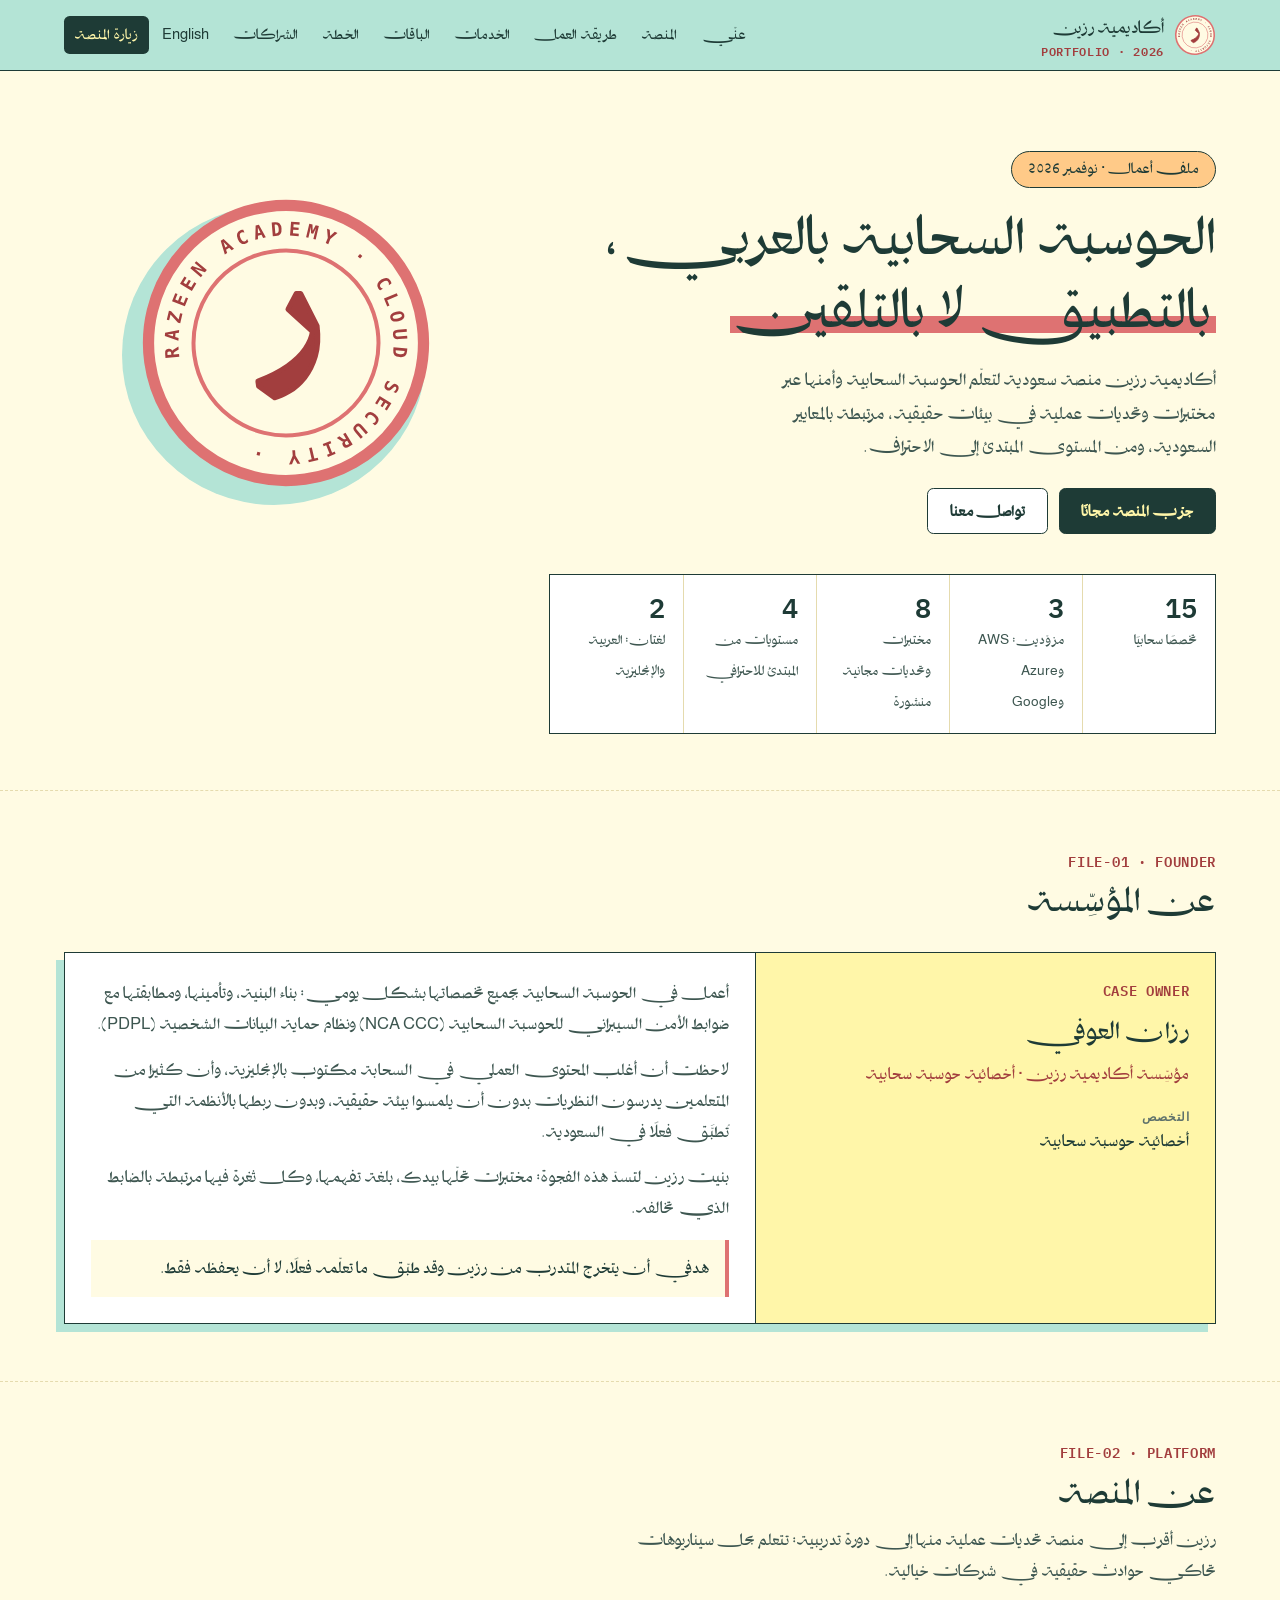
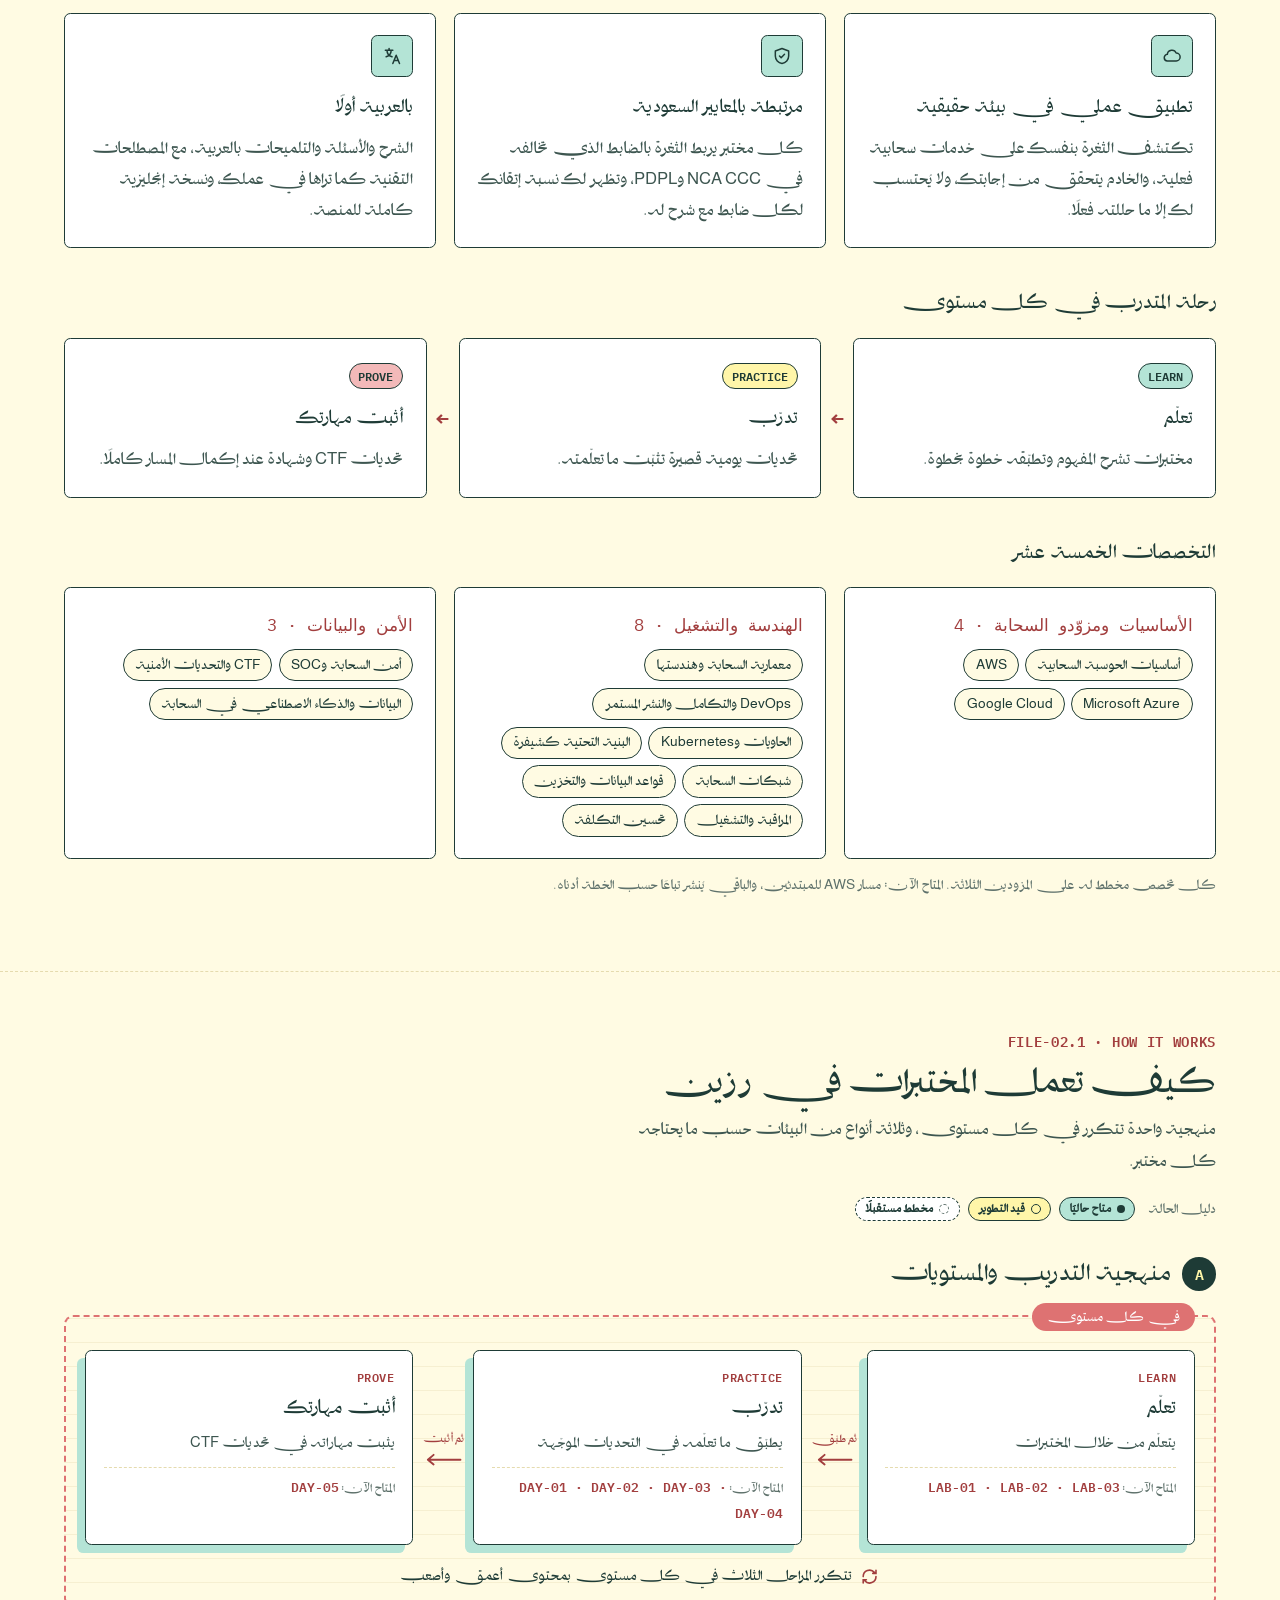
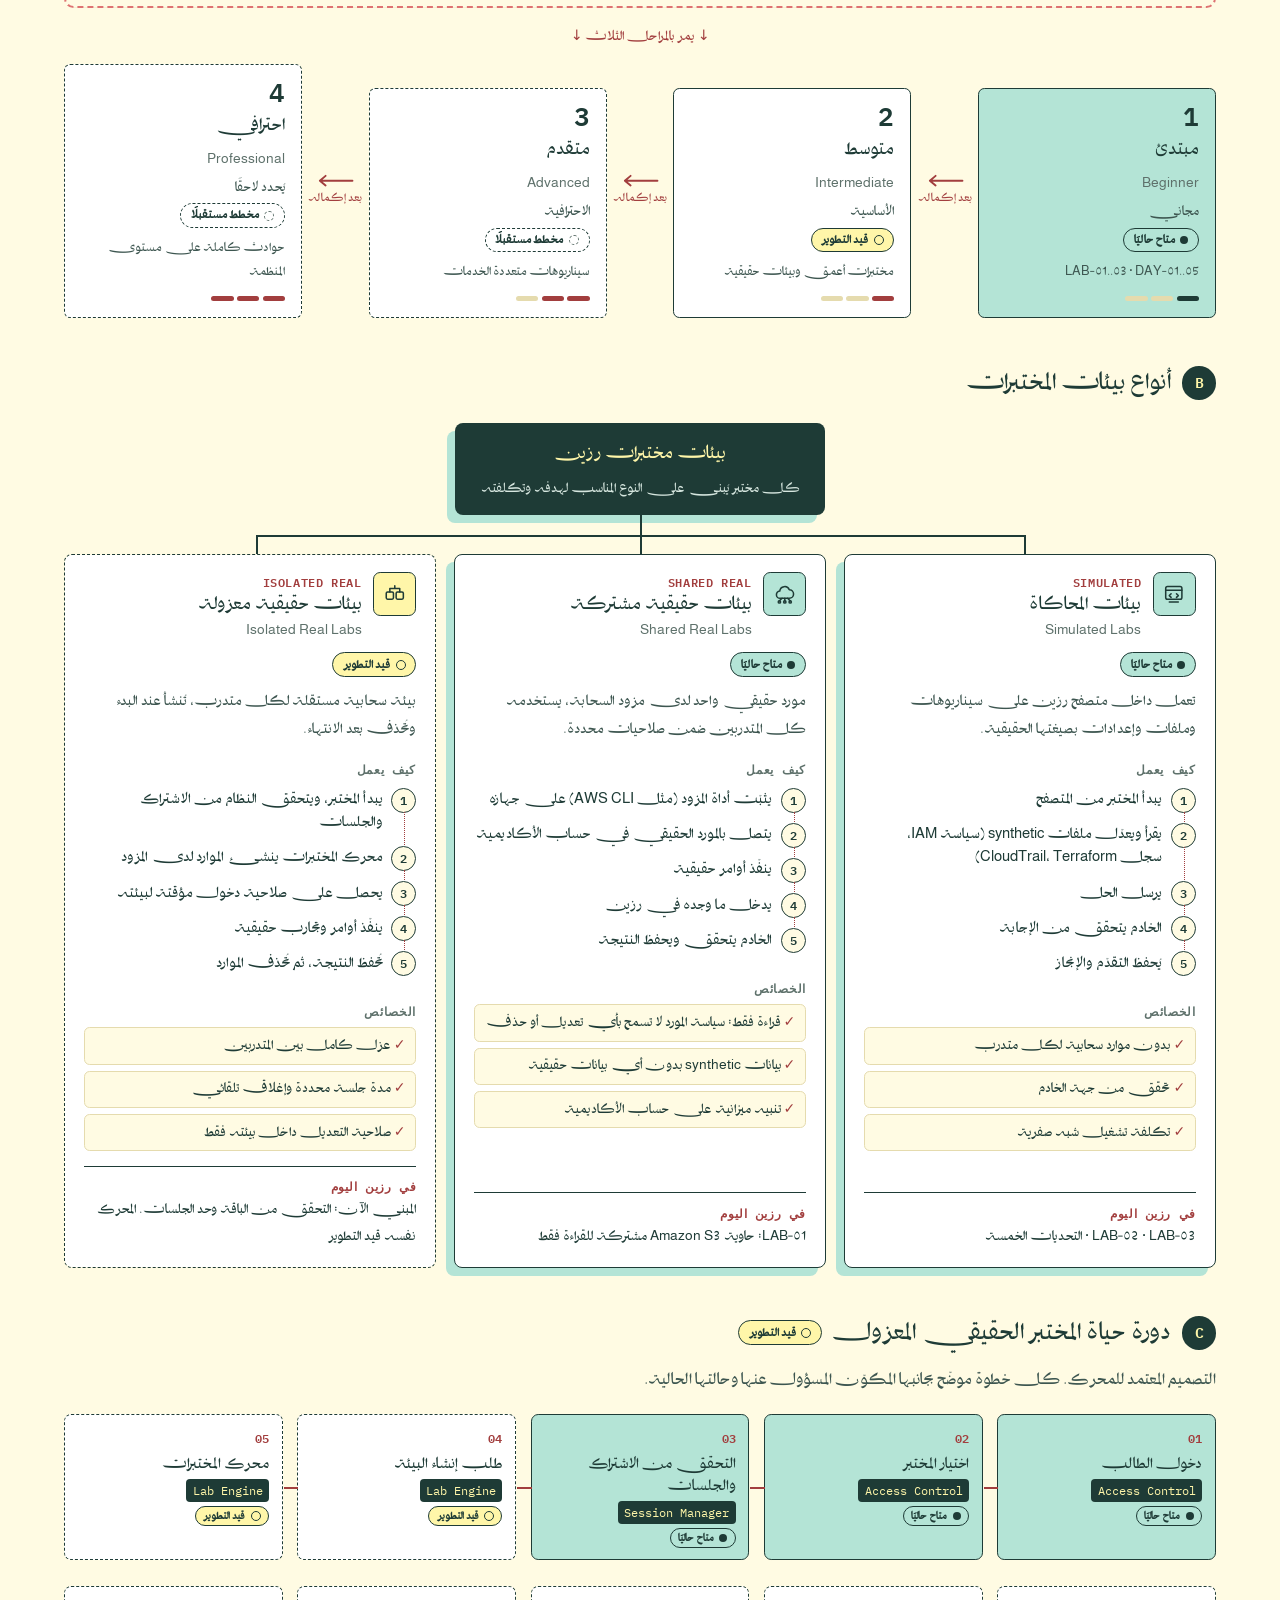
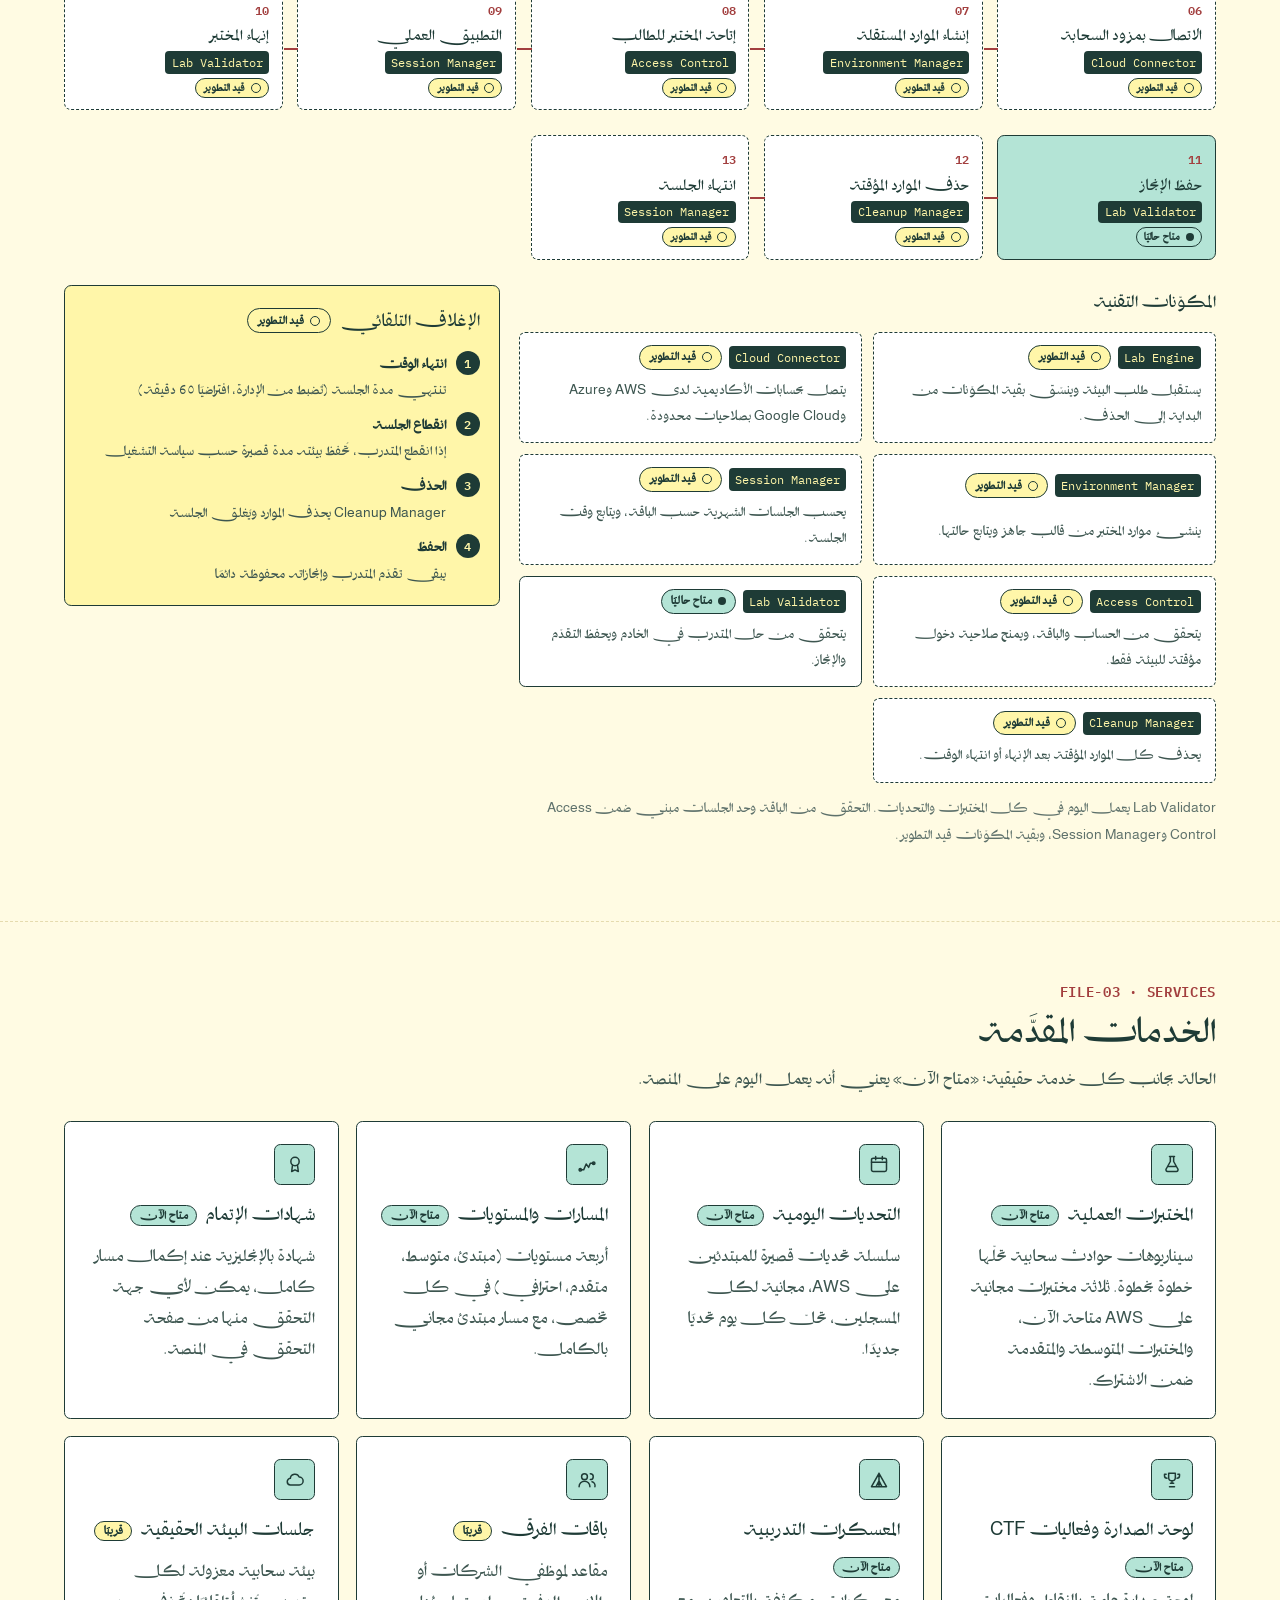
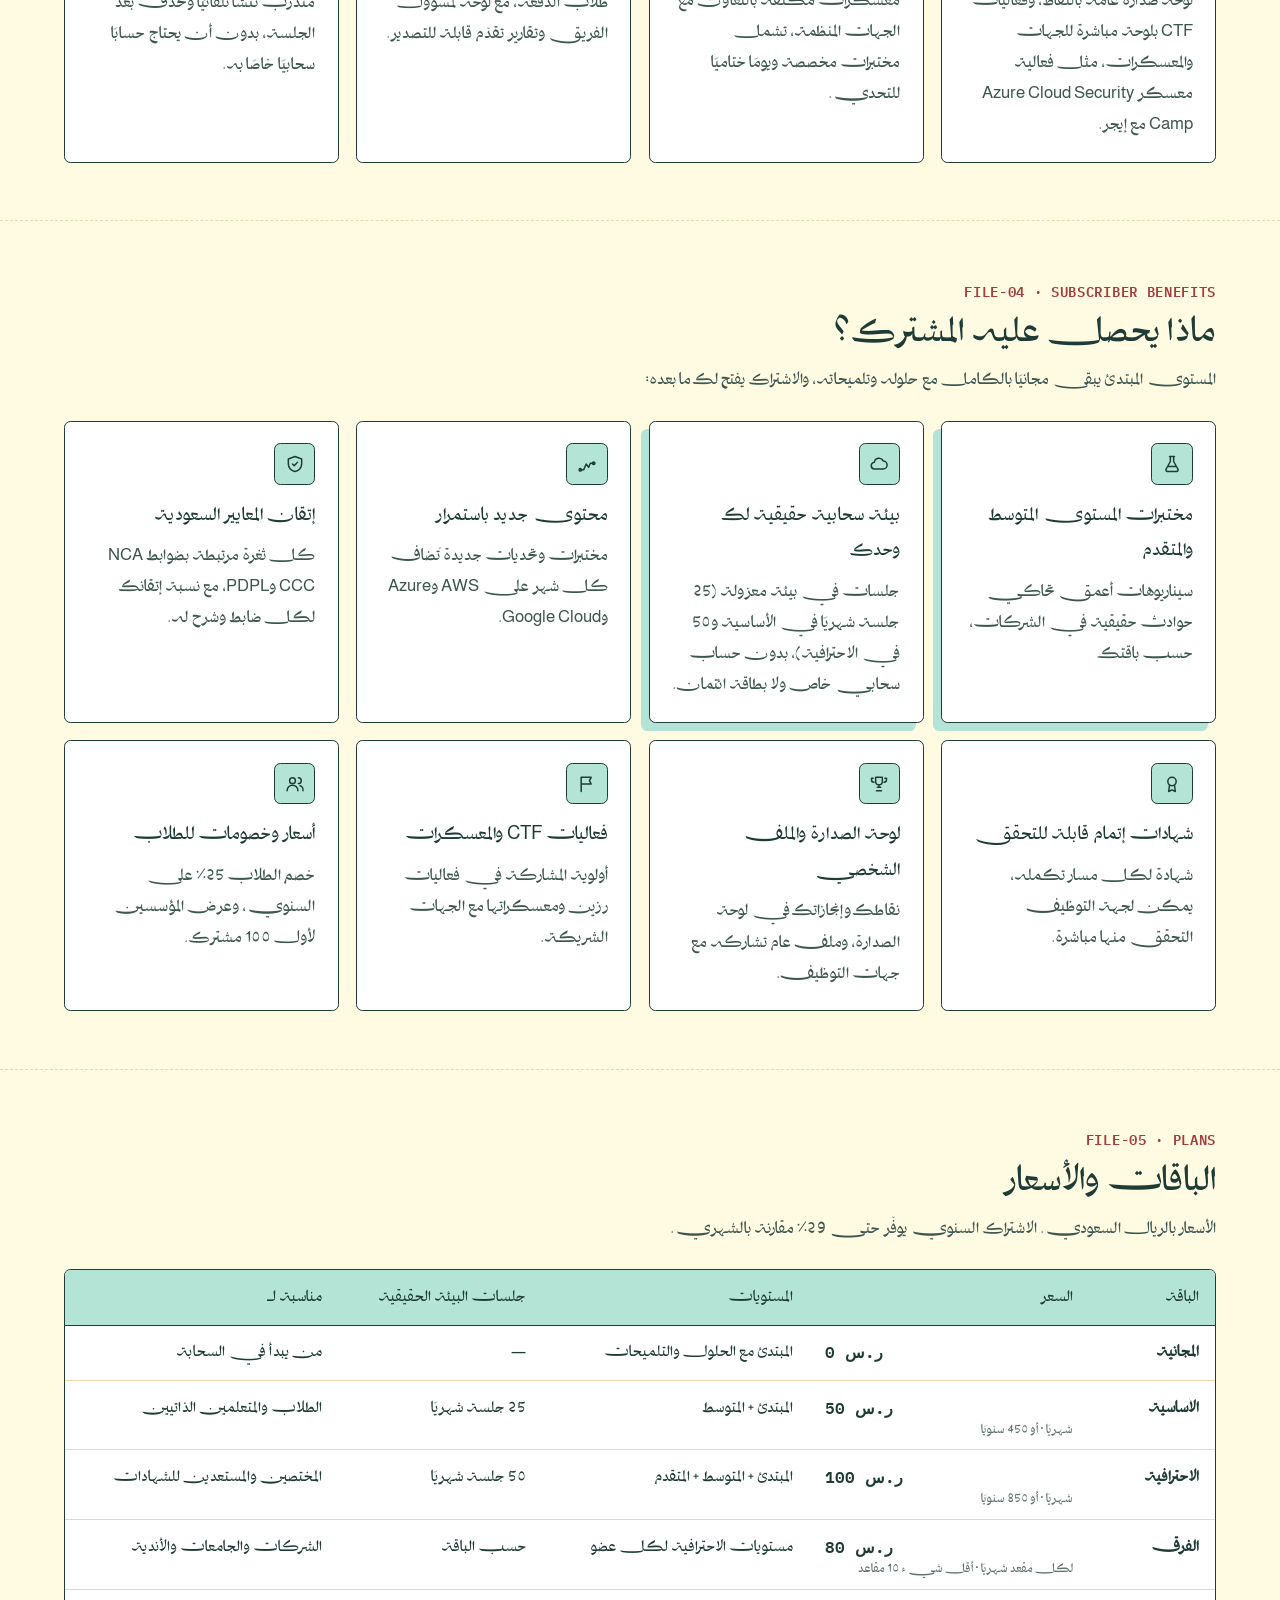
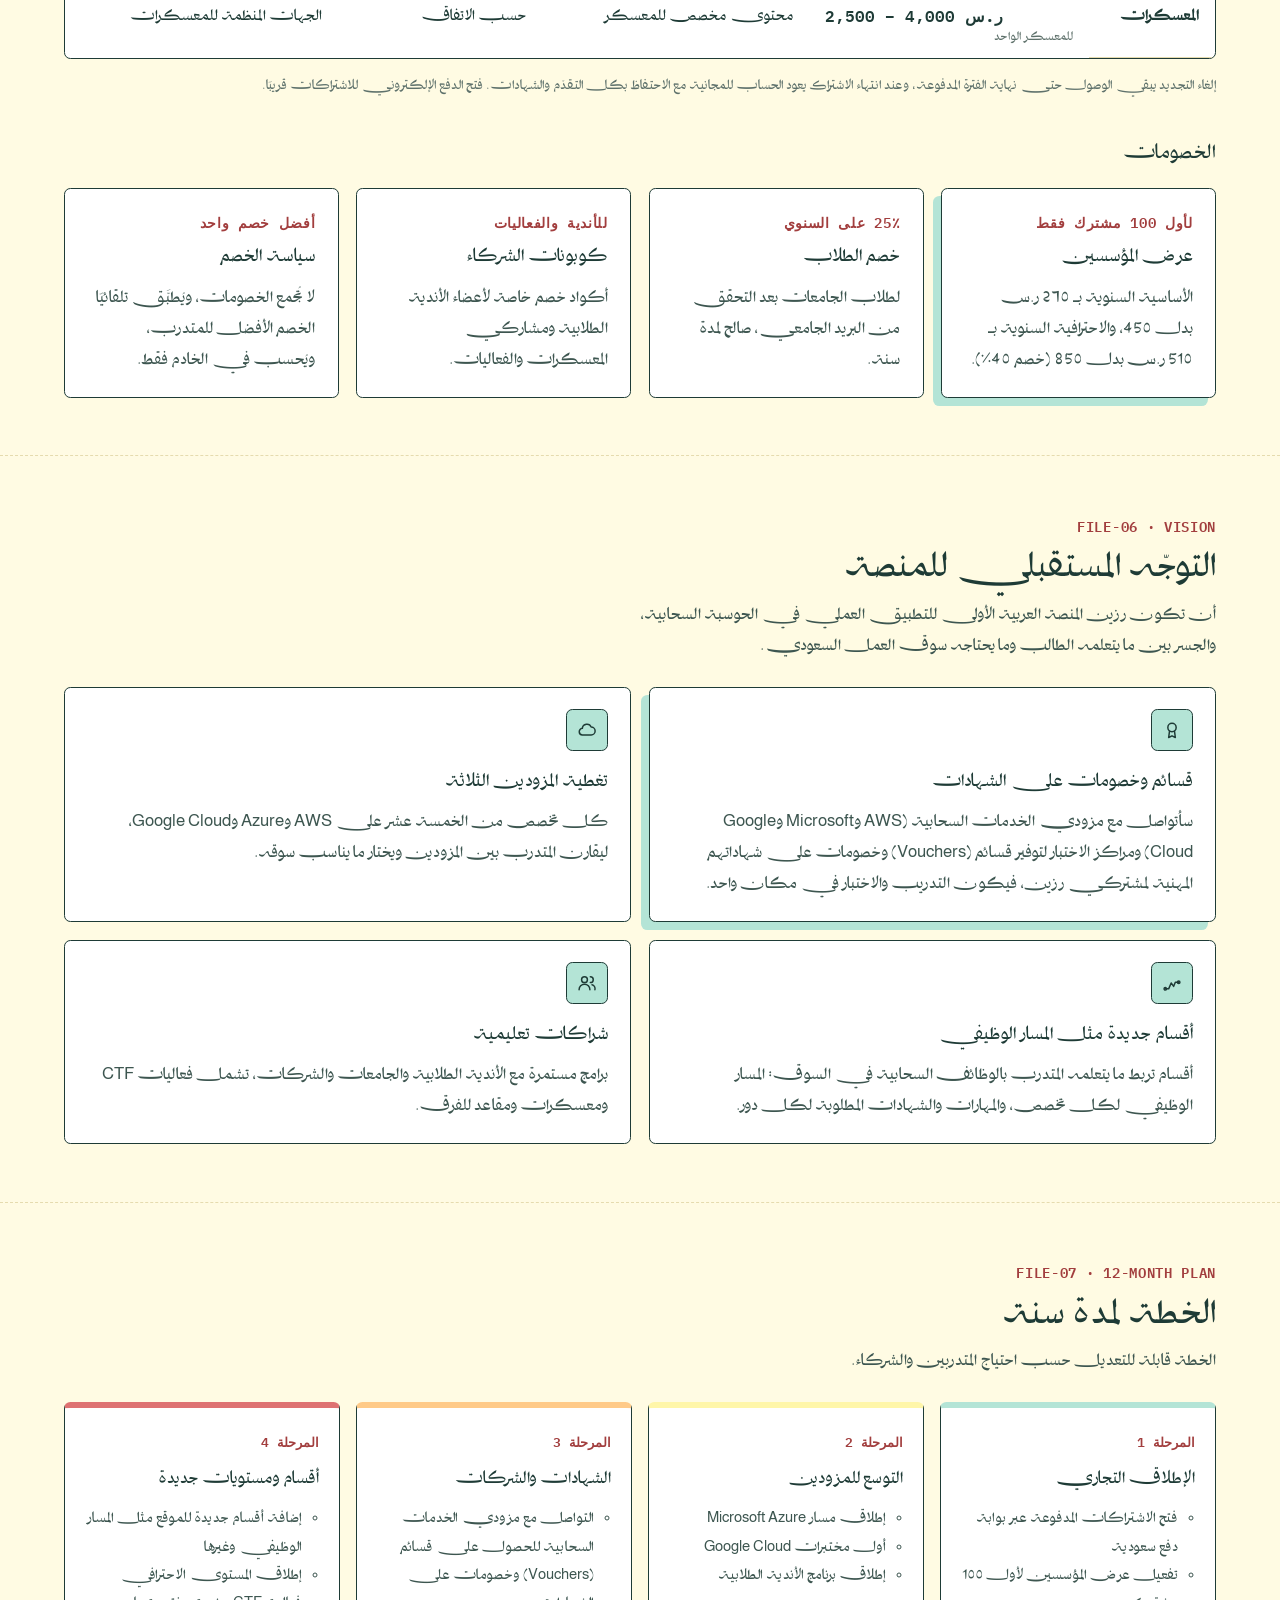
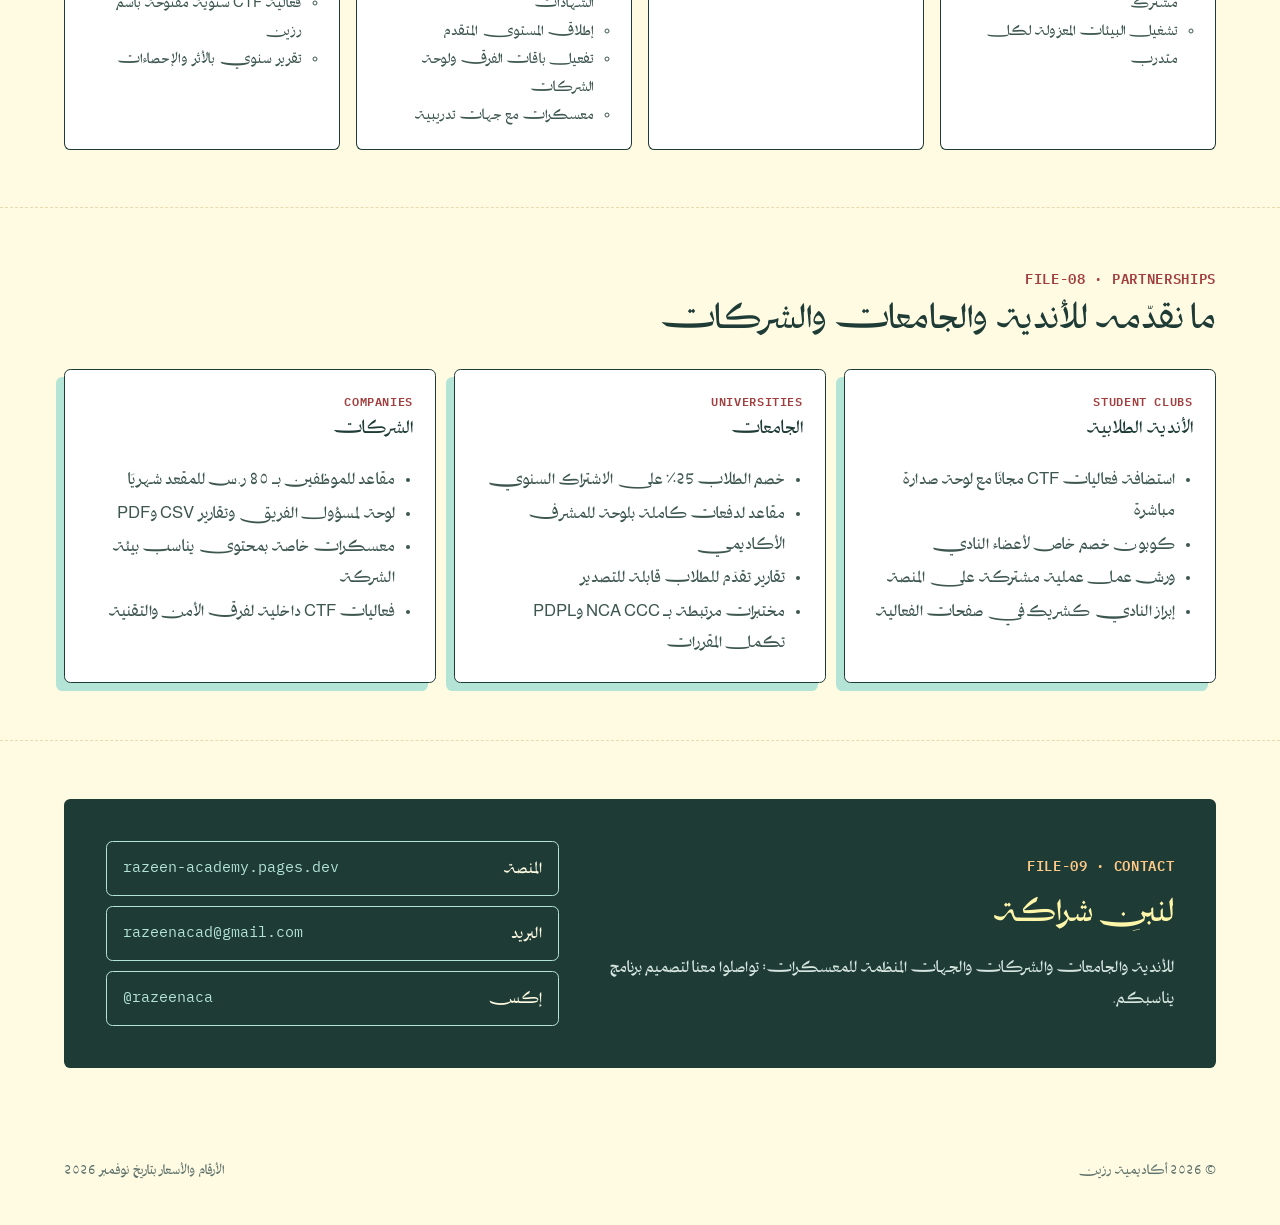
==== commit 86a48598: "Razeen portfolio: add 'How labs work' section (methodology, levels, lab environment types, isolated " ====
--- a/razeen/index.html
+++ b/razeen/index.html
@@ -16,7 +16,7 @@
 <a class="skip" href="#main">تخطَّ إلى المحتوى</a>
 <header class="top"><div class="wrap">
   <a class="brand" href="#top"><img src="assets/logo-stamp.svg" alt="" width="42" height="42"><span>أكاديمية رزين<small>PORTFOLIO · 2026</small></span></a>
-  <nav aria-label="ملف أعمال أكاديمية رزين"><a href="#about">عنّي</a><a href="#platform">المنصة</a><a href="#services">الخدمات</a><a href="#plans">الباقات</a><a href="#roadmap">الخطة</a><a href="#partners">الشراكات</a><a class="lang" href="/razeen/en/" lang="en">English</a><a class="solid" href="https://razeen-academy.pages.dev/">زيارة المنصة</a></nav>
+  <nav aria-label="ملف أعمال أكاديمية رزين"><a href="#about">عنّي</a><a href="#platform">المنصة</a><a href="#method">طريقة العمل</a><a href="#services">الخدمات</a><a href="#plans">الباقات</a><a href="#roadmap">الخطة</a><a href="#partners">الشراكات</a><a class="lang" href="/razeen/en/" lang="en">English</a><a class="solid" href="https://razeen-academy.pages.dev/">زيارة المنصة</a></nav>
 </div></header>
 <main id="main">
 <section class="hero" id="top"><div class="wrap">
@@ -39,6 +39,7 @@
 <div class="flow"><article class="card"><span class="tag code now">LEARN</span><h3 style="margin-top:.6rem">تعلّم</h3><p>مختبرات تشرح المفهوم وتطبّقه خطوة بخطوة.</p></article><span class="arr" aria-hidden="true">→</span><article class="card"><span class="tag code soon">PRACTICE</span><h3 style="margin-top:.6rem">تدرّب</h3><p>تحديات يومية قصيرة تثبّت ما تعلّمته.</p></article><span class="arr" aria-hidden="true">→</span><article class="card"><span class="tag code plan">PROVE</span><h3 style="margin-top:.6rem">أثبت مهارتك</h3><p>تحديات CTF وشهادة عند إكمال المسار كاملًا.</p></article></div>
 <h3 style="margin:2.2rem 0 1rem;font-weight:400;font-size:1.3rem">التخصصات الخمسة عشر</h3>
 <div class="grid g3 specs"><article class="card"><h3>الأساسيات ومزوّدو السحابة · 4</h3><div class="chips"><span>أساسيات الحوسبة السحابية</span><span>AWS</span><span>Microsoft Azure</span><span>Google Cloud</span></div></article><article class="card"><h3>الهندسة والتشغيل · 8</h3><div class="chips"><span>معمارية السحابة وهندستها</span><span>DevOps والتكامل والنشر المستمر</span><span>الحاويات وKubernetes</span><span>البنية التحتية كشيفرة</span><span>شبكات السحابة</span><span>قواعد البيانات والتخزين</span><span>المراقبة والتشغيل</span><span>تحسين التكلفة</span></div></article><article class="card"><h3>الأمن والبيانات · 3</h3><div class="chips"><span>أمن السحابة وSOC</span><span>CTF والتحديات الأمنية</span><span>البيانات والذكاء الاصطناعي في السحابة</span></div></article></div><p class="note">كل تخصص مخطط له على المزودين الثلاثة. المتاح الآن: مسار AWS للمبتدئين، والباقي يُنشر تباعًا حسب الخطة أدناه.</p></div></section>
+<section class="file lx" id="method" aria-labelledby="lx-h"><div class="wrap"><div class="sec-h"><span class="kick">FILE-02.1 · HOW IT WORKS</span><h2 id="lx-h">كيف تعمل المختبرات في رزين</h2><p>منهجية واحدة تتكرر في كل مستوى، وثلاثة أنواع من البيئات حسب ما يحتاجه كل مختبر.</p></div><div class="lx-legend" role="note"><b>دليل الحالة</b><span class="lx-st av">متاح حاليًا</span><span class="lx-st dev">قيد التطوير</span><span class="lx-st pl">مخطط مستقبلًا</span></div><h3 class="lx-h3"><span class="lx-num">A</span>منهجية التدريب والمستويات</h3><div class="lx-cycle"><span class="lx-frame-l">في كل مستوى</span><ol class="lx-phases"><li class="lx-phase mint"><span class="lx-code">LEARN</span><b>تعلّم</b><p>يتعلّم من خلال المختبرات</p><span class="lx-avail">المتاح الآن: <span class="mono">LAB-01 · LAB-02 · LAB-03</span></span></li><li class="lx-link" aria-hidden="true"><small>ثم طبّق</small><span class="lx-arr" aria-hidden="true"><svg viewBox="0 0 40 16" fill="none" stroke="currentColor" stroke-width="2" stroke-linecap="round" stroke-linejoin="round"><path d="M2 8h34M30 3l6 5-6 5"/></svg></span></li><li class="lx-phase lemon"><span class="lx-code">PRACTICE</span><b>تدرّب</b><p>يطبّق ما تعلّمه في التحديات الموجّهة</p><span class="lx-avail">المتاح الآن: <span class="mono">DAY-01 · DAY-02 · DAY-03 · DAY-04</span></span></li><li class="lx-link" aria-hidden="true"><small>ثم أثبت</small><span class="lx-arr" aria-hidden="true"><svg viewBox="0 0 40 16" fill="none" stroke="currentColor" stroke-width="2" stroke-linecap="round" stroke-linejoin="round"><path d="M2 8h34M30 3l6 5-6 5"/></svg></span></li><li class="lx-phase rose"><span class="lx-code">PROVE</span><b>أثبت مهارتك</b><p>يثبت مهاراته في تحديات CTF</p><span class="lx-avail">المتاح الآن: <span class="mono">DAY-05</span></span></li></ol><p class="lx-repeat"><svg viewBox="0 0 24 24" aria-hidden="true" fill="none" stroke="currentColor" stroke-width="2" stroke-linecap="round"><path d="M4 12a8 8 0 0 1 14-5.3M20 4v4h-4M20 12a8 8 0 0 1-14 5.3M4 20v-4h4"/></svg>تتكرر المراحل الثلاث في كل مستوى بمحتوى أعمق وأصعب</p></div><div class="lx-passes" aria-hidden="true">↓ يمر بالمراحل الثلاث ↓</div><ol class="lx-levels"><li class="lx-level sav d1"><span class="lx-ln">1</span><b>مبتدئ</b><span class="lx-alt">Beginner</span><span class="lx-plan">مجاني</span><span class="lx-st av">متاح حاليًا</span><small>LAB-01..03 · DAY-01..05</small><span class="lx-depth" aria-hidden="true"><i></i><i></i><i></i></span></li><li class="lx-next" aria-hidden="true"><span class="lx-arr" aria-hidden="true"><svg viewBox="0 0 40 16" fill="none" stroke="currentColor" stroke-width="2" stroke-linecap="round" stroke-linejoin="round"><path d="M2 8h34M30 3l6 5-6 5"/></svg></span><small>بعد إكماله</small></li><li class="lx-level sdev d2"><span class="lx-ln">2</span><b>متوسط</b><span class="lx-alt">Intermediate</span><span class="lx-plan">الأساسية</span><span class="lx-st dev">قيد التطوير</span><small>مختبرات أعمق وبيئات حقيقية</small><span class="lx-depth" aria-hidden="true"><i></i><i></i><i></i></span></li><li class="lx-next" aria-hidden="true"><span class="lx-arr" aria-hidden="true"><svg viewBox="0 0 40 16" fill="none" stroke="currentColor" stroke-width="2" stroke-linecap="round" stroke-linejoin="round"><path d="M2 8h34M30 3l6 5-6 5"/></svg></span><small>بعد إكماله</small></li><li class="lx-level spl d3"><span class="lx-ln">3</span><b>متقدم</b><span class="lx-alt">Advanced</span><span class="lx-plan">الاحترافية</span><span class="lx-st pl">مخطط مستقبلًا</span><small>سيناريوهات متعددة الخدمات</small><span class="lx-depth" aria-hidden="true"><i></i><i></i><i></i></span></li><li class="lx-next" aria-hidden="true"><span class="lx-arr" aria-hidden="true"><svg viewBox="0 0 40 16" fill="none" stroke="currentColor" stroke-width="2" stroke-linecap="round" stroke-linejoin="round"><path d="M2 8h34M30 3l6 5-6 5"/></svg></span><small>بعد إكماله</small></li><li class="lx-level spl d4"><span class="lx-ln">4</span><b>احترافي</b><span class="lx-alt">Professional</span><span class="lx-plan">يُحدد لاحقًا</span><span class="lx-st pl">مخطط مستقبلًا</span><small>حوادث كاملة على مستوى المنظمة</small><span class="lx-depth" aria-hidden="true"><i></i><i></i><i></i></span></li></ol><h3 class="lx-h3"><span class="lx-num">B</span>أنواع بيئات المختبرات</h3><div class="lx-map"><div class="lx-root"><b>بيئات مختبرات رزين</b><small>كل مختبر يُبنى على النوع المناسب لهدفه وتكلفته</small></div><div class="lx-branches" aria-hidden="true"><i></i><i></i><i></i></div><div class="lx-envs"><article class="lx-env sav"><header><span class="lx-ico" aria-hidden="true"><svg viewBox="0 0 24 24" fill="none" stroke="currentColor" stroke-width="1.7" stroke-linecap="round" stroke-linejoin="round"><rect x="3" y="4" width="18" height="14" rx="2"/><path d="M3 8h18M7 21h10M9 12l-2 2 2 2M15 12l2 2-2 2"/></svg></span><div><span class="lx-code">SIMULATED</span><h4>بيئات المحاكاة</h4><span class="lx-alt">Simulated Labs</span></div><span class="lx-st av">متاح حاليًا</span></header><p class="lx-d">تعمل داخل متصفح رزين على سيناريوهات وملفات وإعدادات بصيغتها الحقيقية.</p><span class="lx-lbl">كيف يعمل</span><ol class="lx-flow"><li>يبدأ المختبر من المتصفح</li><li>يقرأ ويعدّل ملفات synthetic (سياسة IAM، سجل CloudTrail، Terraform)</li><li>يرسل الحل</li><li>الخادم يتحقق من الإجابة</li><li>يُحفظ التقدّم والإنجاز</li></ol><span class="lx-lbl">الخصائص</span><ul class="lx-props"><li>بدون موارد سحابية لكل متدرب</li><li>تحقق من جهة الخادم</li><li>تكلفة تشغيل شبه صفرية</li></ul><p class="lx-ex"><span>في رزين اليوم</span>LAB-02 · LAB-03 · التحديات الخمسة</p></article><article class="lx-env sav"><header><span class="lx-ico" aria-hidden="true"><svg viewBox="0 0 24 24" fill="none" stroke="currentColor" stroke-width="1.7" stroke-linecap="round" stroke-linejoin="round"><path d="M7 17a4 4 0 0 1-.6-8A5.5 5.5 0 0 1 17 7.5 4.5 4.5 0 0 1 17 17z"/><circle cx="6" cy="21" r="1.3"/><circle cx="12" cy="21" r="1.3"/><circle cx="18" cy="21" r="1.3"/><path d="M12 17v2.7M6 19.7 9 17M18 19.7 15 17"/></svg></span><div><span class="lx-code">SHARED REAL</span><h4>بيئات حقيقية مشتركة</h4><span class="lx-alt">Shared Real Labs</span></div><span class="lx-st av">متاح حاليًا</span></header><p class="lx-d">مورد حقيقي واحد لدى مزود السحابة، يستخدمه كل المتدربين ضمن صلاحيات محددة.</p><span class="lx-lbl">كيف يعمل</span><ol class="lx-flow"><li>يثبّت أداة المزود (مثل AWS CLI) على جهازه</li><li>يتصل بالمورد الحقيقي في حساب الأكاديمية</li><li>ينفّذ أوامر حقيقية</li><li>يدخل ما وجده في رزين</li><li>الخادم يتحقق ويحفظ النتيجة</li></ol><span class="lx-lbl">الخصائص</span><ul class="lx-props"><li>قراءة فقط: سياسة المورد لا تسمح بأي تعديل أو حذف</li><li>بيانات synthetic بدون أي بيانات حقيقية</li><li>تنبيه ميزانية على حساب الأكاديمية</li></ul><p class="lx-ex"><span>في رزين اليوم</span>LAB-01: حاوية Amazon S3 مشتركة للقراءة فقط</p></article><article class="lx-env sdev"><header><span class="lx-ico" aria-hidden="true"><svg viewBox="0 0 24 24" fill="none" stroke="currentColor" stroke-width="1.7" stroke-linecap="round" stroke-linejoin="round"><rect x="2.5" y="10" width="8" height="8" rx="1.5"/><rect x="13.5" y="10" width="8" height="8" rx="1.5"/><path d="M6.5 10V6h11v4M12 3v3"/></svg></span><div><span class="lx-code">ISOLATED REAL</span><h4>بيئات حقيقية معزولة</h4><span class="lx-alt">Isolated Real Labs</span></div><span class="lx-st dev">قيد التطوير</span></header><p class="lx-d">بيئة سحابية مستقلة لكل متدرب، تُنشأ عند البدء وتُحذف بعد الانتهاء.</p><span class="lx-lbl">كيف يعمل</span><ol class="lx-flow"><li>يبدأ المختبر، ويتحقق النظام من الاشتراك والجلسات</li><li>محرك المختبرات ينشئ الموارد لدى المزود</li><li>يحصل على صلاحية دخول مؤقتة لبيئته</li><li>ينفّذ أوامر وتجارب حقيقية</li><li>تُحفظ النتيجة، ثم تُحذف الموارد</li></ol><span class="lx-lbl">الخصائص</span><ul class="lx-props"><li>عزل كامل بين المتدربين</li><li>مدة جلسة محددة وإغلاق تلقائي</li><li>صلاحية التعديل داخل بيئته فقط</li></ul><p class="lx-ex"><span>في رزين اليوم</span>المبني الآن: التحقق من الباقة وحد الجلسات. المحرك نفسه قيد التطوير</p></article></div></div><h3 class="lx-h3"><span class="lx-num">C</span>دورة حياة المختبر الحقيقي المعزول <span class="lx-st dev">قيد التطوير</span></h3><p class="lx-sub">التصميم المعتمد للمحرك. كل خطوة موضّح بجانبها المكوّن المسؤول عنها وحالتها الحالية.</p><ol class="lx-life"><li class="sav"><span class="lx-n mono">01</span><b>دخول الطالب</b><span class="lx-comp mono">Access Control</span><span class="lx-st av">متاح حاليًا</span></li><li class="sav"><span class="lx-n mono">02</span><b>اختيار المختبر</b><span class="lx-comp mono">Access Control</span><span class="lx-st av">متاح حاليًا</span></li><li class="sav"><span class="lx-n mono">03</span><b>التحقق من الاشتراك والجلسات</b><span class="lx-comp mono">Session Manager</span><span class="lx-st av">متاح حاليًا</span></li><li class="sdev"><span class="lx-n mono">04</span><b>طلب إنشاء البيئة</b><span class="lx-comp mono">Lab Engine</span><span class="lx-st dev">قيد التطوير</span></li><li class="sdev"><span class="lx-n mono">05</span><b>محرك المختبرات</b><span class="lx-comp mono">Lab Engine</span><span class="lx-st dev">قيد التطوير</span></li><li class="sdev"><span class="lx-n mono">06</span><b>الاتصال بمزود السحابة</b><span class="lx-comp mono">Cloud Connector</span><span class="lx-st dev">قيد التطوير</span></li><li class="sdev"><span class="lx-n mono">07</span><b>إنشاء الموارد المستقلة</b><span class="lx-comp mono">Environment Manager</span><span class="lx-st dev">قيد التطوير</span></li><li class="sdev"><span class="lx-n mono">08</span><b>إتاحة المختبر للطالب</b><span class="lx-comp mono">Access Control</span><span class="lx-st dev">قيد التطوير</span></li><li class="sdev"><span class="lx-n mono">09</span><b>التطبيق العملي</b><span class="lx-comp mono">Session Manager</span><span class="lx-st dev">قيد التطوير</span></li><li class="sdev"><span class="lx-n mono">10</span><b>إنهاء المختبر</b><span class="lx-comp mono">Lab Validator</span><span class="lx-st dev">قيد التطوير</span></li><li class="sav"><span class="lx-n mono">11</span><b>حفظ الإنجاز</b><span class="lx-comp mono">Lab Validator</span><span class="lx-st av">متاح حاليًا</span></li><li class="sdev"><span class="lx-n mono">12</span><b>حذف الموارد المؤقتة</b><span class="lx-comp mono">Cleanup Manager</span><span class="lx-st dev">قيد التطوير</span></li><li class="sdev"><span class="lx-n mono">13</span><b>انتهاء الجلسة</b><span class="lx-comp mono">Session Manager</span><span class="lx-st dev">قيد التطوير</span></li></ol><div class="lx-bottom"><div><h4 class="lx-h4">المكوّنات التقنية</h4><ul class="lx-comps"><li class="sdev"><span class="lx-comp mono">Lab Engine</span><span class="lx-st dev">قيد التطوير</span><p>يستقبل طلب البيئة وينسّق بقية المكوّنات من البداية إلى الحذف.</p></li><li class="sdev"><span class="lx-comp mono">Cloud Connector</span><span class="lx-st dev">قيد التطوير</span><p>يتصل بحسابات الأكاديمية لدى AWS وAzure وGoogle Cloud بصلاحيات محدودة.</p></li><li class="sdev"><span class="lx-comp mono">Environment Manager</span><span class="lx-st dev">قيد التطوير</span><p>ينشئ موارد المختبر من قالب جاهز ويتابع حالتها.</p></li><li class="sdev"><span class="lx-comp mono">Session Manager</span><span class="lx-st dev">قيد التطوير</span><p>يحسب الجلسات الشهرية حسب الباقة، ويتابع وقت الجلسة.</p></li><li class="sdev"><span class="lx-comp mono">Access Control</span><span class="lx-st dev">قيد التطوير</span><p>يتحقق من الحساب والباقة، ويمنح صلاحية دخول مؤقتة للبيئة فقط.</p></li><li class="sav"><span class="lx-comp mono">Lab Validator</span><span class="lx-st av">متاح حاليًا</span><p>يتحقق من حل المتدرب في الخادم ويحفظ التقدّم والإنجاز.</p></li><li class="sdev"><span class="lx-comp mono">Cleanup Manager</span><span class="lx-st dev">قيد التطوير</span><p>يحذف كل الموارد المؤقتة بعد الإنهاء أو انتهاء الوقت.</p></li></ul><p class="note">Lab Validator يعمل اليوم في كل المختبرات والتحديات. التحقق من الباقة وحد الجلسات مبني ضمن Access Control وSession Manager، وبقية المكوّنات قيد التطوير.</p></div><div class="lx-auto"><h4 class="lx-h4">الإغلاق التلقائي <span class="lx-st dev">قيد التطوير</span></h4><ol><li><b>انتهاء الوقت</b><span>تنتهي مدة الجلسة (تُضبط من الإدارة، افتراضيًا 60 دقيقة)</span></li><li><b>انقطاع الجلسة</b><span>إذا انقطع المتدرب، تُحفظ بيئته مدة قصيرة حسب سياسة التشغيل</span></li><li><b>الحذف</b><span>Cleanup Manager يحذف الموارد ويُغلق الجلسة</span></li><li><b>الحفظ</b><span>يبقى تقدّم المتدرب وإنجازاته محفوظة دائمًا</span></li></ol></div></div></div></section>
 <section class="file" id="services"><div class="wrap">
 <div class="sec-h"><span class="kick">FILE-03 · SERVICES</span><h2>الخدمات المقدَّمة</h2><p>الحالة بجانب كل خدمة حقيقية: «متاح الآن» يعني أنه يعمل اليوم على المنصة.</p></div>
 <div class="grid g4"><article class="card"><div class="ico" aria-hidden="true"><svg viewBox="0 0 24 24" fill="none" stroke="currentColor" stroke-width="1.8" stroke-linecap="round" stroke-linejoin="round"><path d="M9 3h6M10 3v6l-5 9a2 2 0 0 0 2 3h10a2 2 0 0 0 2-3l-5-9V3"/><path d="M7.5 15h9"/></svg></div><h3>المختبرات العملية <span class="tag now">متاح الآن</span></h3><p>سيناريوهات حوادث سحابية تحلّها خطوة بخطوة. ثلاثة مختبرات مجانية على AWS متاحة الآن، والمختبرات المتوسطة والمتقدمة ضمن الاشتراك.</p></article><article class="card"><div class="ico" aria-hidden="true"><svg viewBox="0 0 24 24" fill="none" stroke="currentColor" stroke-width="1.8" stroke-linecap="round" stroke-linejoin="round"><rect x="3" y="5" width="18" height="16" rx="2"/><path d="M3 10h18M8 3v4M16 3v4"/></svg></div><h3>التحديات اليومية <span class="tag now">متاح الآن</span></h3><p>سلسلة تحديات قصيرة للمبتدئين على AWS، مجانية لكل المسجلين، تحلّ كل يوم تحديًا جديدًا.</p></article><article class="card"><div class="ico" aria-hidden="true"><svg viewBox="0 0 24 24" fill="none" stroke="currentColor" stroke-width="1.8" stroke-linecap="round" stroke-linejoin="round"><path d="M4 19h4l3-7 3 4 2-5h4"/><circle cx="4" cy="19" r="1.5"/><circle cx="20" cy="11" r="1.5"/></svg></div><h3>المسارات والمستويات <span class="tag now">متاح الآن</span></h3><p>أربعة مستويات (مبتدئ، متوسط، متقدم، احترافي) في كل تخصص، مع مسار مبتدئ مجاني بالكامل.</p></article><article class="card"><div class="ico" aria-hidden="true"><svg viewBox="0 0 24 24" fill="none" stroke="currentColor" stroke-width="1.8" stroke-linecap="round" stroke-linejoin="round"><circle cx="12" cy="9" r="5"/><path d="M9 13.5 8 21l4-2 4 2-1-7.5"/></svg></div><h3>شهادات الإتمام <span class="tag now">متاح الآن</span></h3><p>شهادة بالإنجليزية عند إكمال مسار كامل، يمكن لأي جهة التحقق منها من صفحة التحقق في المنصة.</p></article><article class="card"><div class="ico" aria-hidden="true"><svg viewBox="0 0 24 24" fill="none" stroke="currentColor" stroke-width="1.8" stroke-linecap="round" stroke-linejoin="round"><path d="M8 4h8v5a4 4 0 0 1-8 0zM5 5H3v2a3 3 0 0 0 3 3M19 5h2v2a3 3 0 0 1-3 3M10 16h4M9 20h6M12 13v3"/></svg></div><h3>لوحة الصدارة وفعاليات CTF <span class="tag now">متاح الآن</span></h3><p>لوحة صدارة عامة بالنقاط، وفعاليات CTF بلوحة مباشرة للجهات والمعسكرات، مثل فعالية معسكر Azure Cloud Security Camp مع إيجر.</p></article><article class="card"><div class="ico" aria-hidden="true"><svg viewBox="0 0 24 24" fill="none" stroke="currentColor" stroke-width="1.8" stroke-linecap="round" stroke-linejoin="round"><path d="M3 20 12 4l9 16zM12 4v16M8.5 20 12 13l3.5 7"/></svg></div><h3>المعسكرات التدريبية <span class="tag now">متاح الآن</span></h3><p>معسكرات مكثفة بالتعاون مع الجهات المنظمة، تشمل مختبرات مخصصة ويومًا ختاميًا للتحدي.</p></article><article class="card"><div class="ico" aria-hidden="true"><svg viewBox="0 0 24 24" fill="none" stroke="currentColor" stroke-width="1.8" stroke-linecap="round" stroke-linejoin="round"><circle cx="9" cy="8" r="3.5"/><path d="M2.5 20a6.5 6.5 0 0 1 13 0M16 4.5a3.5 3.5 0 0 1 0 7M18 14a5 5 0 0 1 3.5 6"/></svg></div><h3>باقات الفرق <span class="tag soon">قريبًا</span></h3><p>مقاعد لموظفي الشركات أو طلاب الدفعة، مع لوحة لمسؤول الفريق وتقارير تقدّم قابلة للتصدير.</p></article><article class="card"><div class="ico" aria-hidden="true"><svg viewBox="0 0 24 24" fill="none" stroke="currentColor" stroke-width="1.8" stroke-linecap="round" stroke-linejoin="round"><path d="M7 18a4 4 0 0 1-.6-8A5.5 5.5 0 0 1 17 8.5 4.5 4.5 0 0 1 17 18z"/></svg></div><h3>جلسات البيئة الحقيقية <span class="tag soon">قريبًا</span></h3><p>بيئة سحابية معزولة لكل متدرب تُنشأ تلقائيًا وتُحذف بعد الجلسة، بدون أن يحتاج حسابًا سحابيًا خاصًا به.</p></article></div></div></section>
--- a/razeen/assets/portfolio.css
+++ b/razeen/assets/portfolio.css
@@ -180,3 +180,136 @@
 .cost>*,.hero .wrap>*,.dossier>*,.contact>*{min-width:0}
 .meter .row{flex-wrap:wrap}
 .tag.code{font:600 .74rem var(--mono)}
+
+/* ===== قسم «كيف تعمل المختبرات» ===== */
+.lx-legend{display:flex;flex-wrap:wrap;gap:.5rem;align-items:center;margin:-.4rem 0 1.8rem;font-size:.9rem}
+.lx-legend b{font-weight:400;color:var(--faint);margin-inline-end:.3rem}
+.lx-st{display:inline-flex;align-items:center;gap:.35rem;font:700 .76rem var(--ar);padding:.14rem .6rem;border-radius:2rem;border:1.2px solid var(--ink);white-space:nowrap;line-height:1.5}
+.lx-st::before{content:"";width:.5rem;height:.5rem;border-radius:50%;flex:none}
+.lx-st.av{background:var(--mint)}.lx-st.av::before{background:var(--ink)}
+.lx-st.dev{background:var(--lemon)}.lx-st.dev::before{background:transparent;border:1.5px solid var(--ink)}
+.lx-st.pl{background:var(--panel);border-style:dashed}.lx-st.pl::before{background:transparent;border:1.5px dashed var(--faint)}
+.lx-h3{display:flex;align-items:center;gap:.7rem;flex-wrap:wrap;font-weight:400;font-size:clamp(1.25rem,3vw,1.55rem);margin:2.6rem 0 1.1rem}
+.lx-h3:first-of-type{margin-top:0}
+.lx-num{display:inline-grid;place-items:center;width:2.1rem;height:2.1rem;border-radius:50%;background:var(--ink);color:var(--lemon);font:600 .95rem var(--mono)}
+.lx-h4{font-weight:400;font-size:1.15rem;margin:0 0 .8rem;display:flex;gap:.5rem;align-items:center;flex-wrap:wrap}
+.lx-sub{color:var(--muted);margin:-.6rem 0 1.2rem;max-width:66ch}
+.lx-code{display:block;font:600 .78rem var(--mono);letter-spacing:.05em;color:var(--coral)}
+.lx-alt{display:block;font-size:.85rem;color:var(--faint)}
+.lx-arr{display:inline-block;width:2.4rem;color:var(--coral);line-height:0}
+.lx-arr svg{width:100%;height:auto}
+[dir=rtl] .lx-arr{transform:scaleX(-1)}
+
+/* A) المنهجية */
+.lx-cycle{position:relative;border:2px dashed var(--rose);border-radius:.6rem;padding:2.1rem 1.2rem 1rem;background:repeating-linear-gradient(0deg,transparent 0 23px,rgba(229,219,174,.35) 23px 24px)}
+.lx-frame-l{position:absolute;top:-.85rem;inset-inline-start:1.2rem;background:var(--rose);color:#fff;padding:.05rem .9rem;border-radius:2rem;font-size:.9rem}
+.lx-phases{list-style:none;margin:0;padding:0;display:grid;grid-template-columns:1fr auto 1fr auto 1fr;gap:.6rem;align-items:center}
+.lx-phase{background:var(--panel);border:var(--edge);border-radius:.4rem;padding:1rem 1.1rem;height:100%;box-shadow:var(--lift)}
+.lx-phase.lemon{--mint:#FFF6A9}.lx-phase.rose{--mint:#F3B9B9}
+.lx-phase b{display:block;font-weight:400;font-size:1.25rem;margin:.1rem 0 .2rem}
+.lx-phase p{margin:0 0 .6rem;color:var(--muted);font-size:.95rem}
+.lx-avail{display:block;font-size:.82rem;color:var(--faint);border-top:1px dashed var(--line);padding-top:.45rem}
+.lx-avail .mono{color:var(--coral);font-weight:600}
+.lx-link{display:grid;justify-items:center;gap:.1rem;color:var(--coral)}
+.lx-link small{font-size:.78rem;white-space:nowrap}
+.lx-repeat{display:flex;gap:.5rem;align-items:center;justify-content:center;margin:1.1rem 0 0;font-size:.95rem;color:var(--ink)}
+.lx-repeat svg{width:1.2rem;height:1.2rem;color:var(--coral);flex:none}
+.lx-passes{text-align:center;color:var(--coral);font-size:.9rem;margin:.9rem 0}
+.lx-levels{list-style:none;margin:0;padding:0;display:grid;grid-template-columns:1fr auto 1fr auto 1fr auto 1fr;gap:.4rem;align-items:end}
+.lx-level{position:relative;background:var(--panel);border:var(--edge);border-radius:.4rem;padding:.9rem 1rem 1rem;display:grid;gap:.2rem;justify-items:start}
+.lx-level.d1{min-height:11rem}.lx-level.d2{min-height:12.2rem}.lx-level.d3{min-height:13.4rem}.lx-level.d4{min-height:14.6rem}
+.lx-level.sav{background:var(--mint)}
+.lx-level.spl{border-style:dashed}
+.lx-ln{font:600 1.6rem var(--mono);line-height:1}
+.lx-level b{font-weight:400;font-size:1.2rem}
+.lx-plan{font-size:.85rem;color:var(--muted)}
+.lx-level small{font-size:.82rem;color:var(--muted);margin-top:.3rem}
+.lx-depth{display:flex;gap:.2rem;margin-top:auto;padding-top:.5rem}
+.lx-depth i{width:1.4rem;height:.35rem;border-radius:2rem;background:var(--line)}
+.lx-level.d2 .lx-depth i:nth-child(-n+1),.lx-level.d3 .lx-depth i:nth-child(-n+2),.lx-level.d4 .lx-depth i{background:var(--coral)}
+.lx-level.d1 .lx-depth i:first-child{background:var(--ink)}
+.lx-next{display:grid;justify-items:center;align-self:center;color:var(--coral)}
+.lx-next small{font-size:.72rem;white-space:nowrap}
+
+/* B) خريطة أنواع البيئات */
+.lx-map{display:grid;justify-items:center}
+.lx-root{background:var(--ink);color:var(--bg);border-radius:.5rem;padding:.8rem 1.6rem;text-align:center;box-shadow:var(--lift)}
+.lx-root b{display:block;color:var(--lemon);font-weight:400;font-size:1.2rem}
+.lx-root small{color:#D6E6DF;font-size:.88rem}
+.lx-branches{position:relative;width:100%;height:2.4rem}
+.lx-branches::before{content:"";position:absolute;inset-inline:16.66%;top:1.2rem;border-top:2px solid var(--ink)}
+.lx-branches::after{content:"";position:absolute;left:50%;top:0;height:1.2rem;border-left:2px solid var(--ink)}
+.lx-branches i{position:absolute;top:1.2rem;height:1.2rem;border-left:2px solid var(--ink)}
+.lx-branches i:nth-child(1){left:16.66%}.lx-branches i:nth-child(2){left:50%}.lx-branches i:nth-child(3){left:83.33%}
+.lx-envs{width:100%;display:grid;grid-template-columns:repeat(3,1fr);gap:1.1rem}
+.lx-env{background:var(--panel);border:var(--edge);border-radius:.5rem;padding:1.1rem 1.2rem;display:flex;flex-direction:column}
+.lx-env.sav{box-shadow:var(--lift)}
+.lx-env.sdev{border-style:dashed;background:linear-gradient(var(--panel),var(--panel)) padding-box}
+.lx-env header{display:grid;grid-template-columns:auto 1fr;gap:.2rem .7rem;align-items:start;margin-bottom:.6rem}
+.lx-env header .lx-st{grid-column:1/-1;justify-self:start;margin-top:.35rem}
+.lx-env h4{margin:0;font-weight:400;font-size:1.2rem;line-height:1.35}
+.lx-ico{width:2.7rem;height:2.7rem;border:var(--edge);border-radius:.45rem;background:var(--mint);display:grid;place-items:center}
+.lx-env.sdev .lx-ico{background:var(--lemon)}
+.lx-ico svg{width:1.35rem;height:1.35rem}
+.lx-d{margin:0 0 .8rem;color:var(--muted);font-size:.95rem}
+.lx-lbl{font:600 .72rem var(--mono);letter-spacing:.06em;color:var(--faint);margin:.2rem 0 .4rem}
+.lx-flow{list-style:none;margin:0 0 .9rem;padding:0;counter-reset:f}
+.lx-flow li{counter-increment:f;position:relative;padding-inline-start:2.1rem;padding-block:.2rem .55rem;font-size:.93rem;line-height:1.55}
+.lx-flow li::before{content:counter(f);position:absolute;inset-inline-start:0;top:.15rem;width:1.45rem;height:1.45rem;border-radius:50%;border:1.5px solid var(--ink);background:var(--bg);display:grid;place-items:center;font:600 .72rem var(--mono)}
+.lx-flow li:not(:last-child)::after{content:"";position:absolute;inset-inline-start:.69rem;top:1.65rem;bottom:-.1rem;border-inline-start:1.5px dotted var(--coral)}
+.lx-props{list-style:none;margin:0 0 .9rem;padding:0;display:grid;gap:.35rem}
+.lx-props li{font-size:.88rem;background:var(--bg);border:1px solid var(--line);border-radius:.35rem;padding:.3rem .6rem}
+.lx-props li::before{content:"✓ ";color:var(--coral);font-weight:700}
+.lx-ex{margin:auto 0 0;border-top:1.5px solid var(--ink);padding-top:.6rem;font-size:.9rem}
+.lx-ex span{display:block;font:600 .72rem var(--mono);color:var(--coral);letter-spacing:.05em}
+
+/* C) دورة الحياة */
+.lx-life{list-style:none;margin:0;padding:0;display:grid;grid-template-columns:repeat(5,1fr);gap:1.6rem .9rem;counter-reset:l}
+.lx-life li{position:relative;background:var(--panel);border:var(--edge);border-radius:.45rem;padding:.75rem .8rem .7rem;display:grid;gap:.25rem;align-content:start;justify-items:start}
+.lx-life li.sav{background:var(--mint)}
+.lx-life li.sdev{border-style:dashed}
+.lx-life li:not(:last-child)::after{content:"";position:absolute;top:50%;inset-inline-end:-.9rem;width:.9rem;border-top:2px solid var(--coral)}
+.lx-life li:nth-child(5n)::after{display:none}
+.lx-n{font-size:.75rem;color:var(--coral);font-weight:600}
+.lx-life b{font-weight:400;font-size:.98rem;line-height:1.4}
+.lx-comp{display:inline-block;font-size:.72rem;background:var(--ink);color:var(--lemon);border-radius:.25rem;padding:.05rem .4rem}
+.lx-life .lx-st{font-size:.68rem;padding:.05rem .45rem}
+.lx-bottom{display:grid;grid-template-columns:1.6fr 1fr;gap:1.2rem;margin-top:1.6rem;align-items:start}
+.lx-bottom>*{min-width:0}
+.lx-comps{list-style:none;margin:0;padding:0;display:grid;grid-template-columns:1fr 1fr;gap:.7rem}
+.lx-comps li{background:var(--panel);border:var(--edge);border-radius:.4rem;padding:.75rem .9rem;display:flex;flex-wrap:wrap;gap:.4rem;align-items:center}
+.lx-comps li.sdev{border-style:dashed}
+.lx-comps li p{flex-basis:100%;margin:.1rem 0 0;font-size:.88rem;color:var(--muted)}
+.lx-auto{background:var(--lemon);border:var(--edge);border-radius:.45rem;padding:1.1rem 1.2rem}
+.lx-auto ol{margin:0;padding:0;list-style:none;display:grid;gap:.5rem;counter-reset:a}
+.lx-auto li{counter-increment:a;display:grid;grid-template-columns:auto 1fr;gap:0 .6rem;font-size:.9rem}
+.lx-auto li::before{content:counter(a);grid-row:span 2;width:1.5rem;height:1.5rem;border-radius:50%;background:var(--ink);color:var(--lemon);display:grid;place-items:center;font:600 .75rem var(--mono)}
+.lx-auto li b{font-weight:700}
+.lx-auto li span{color:var(--muted)}
+
+@media (max-width:900px){
+  .lx-phases{grid-template-columns:1fr}
+  .lx-link .lx-arr,.lx-next .lx-arr{transform:rotate(90deg)!important;margin-top:.9rem}
+  .lx-link{gap:.2rem}
+  .lx-levels{grid-template-columns:1fr 1fr;align-items:stretch}
+  .lx-next{display:none}
+  .lx-level{min-height:0!important}
+  .lx-branches{display:none}
+  .lx-root{margin-bottom:1rem}
+  .lx-envs{grid-template-columns:1fr}
+  .lx-life{grid-template-columns:repeat(3,1fr)}
+  .lx-life li:nth-child(5n)::after{display:block}.lx-life li:nth-child(3n)::after{display:none}
+  .lx-bottom{grid-template-columns:1fr}
+}
+@media (max-width:600px){
+  .lx-levels{grid-template-columns:1fr}
+  .lx-life{grid-template-columns:1fr;gap:1rem}
+  .lx-life li::after{display:block!important;top:auto;bottom:-1rem;inset-inline-end:auto;inset-inline-start:1.2rem;width:0;height:1rem;border-top:0;border-inline-start:2px solid var(--coral)}
+  .lx-life li:last-child::after{display:none!important}
+  .lx-comps{grid-template-columns:1fr}
+}
+@media print{
+  .lx-phase,.lx-env.sav,.lx-root{box-shadow:none}
+  .lx-cycle,.lx-levels,.lx-env,.lx-life li,.lx-comps li,.lx-auto{break-inside:avoid}
+  .lx-life{grid-template-columns:repeat(5,1fr)}
+}
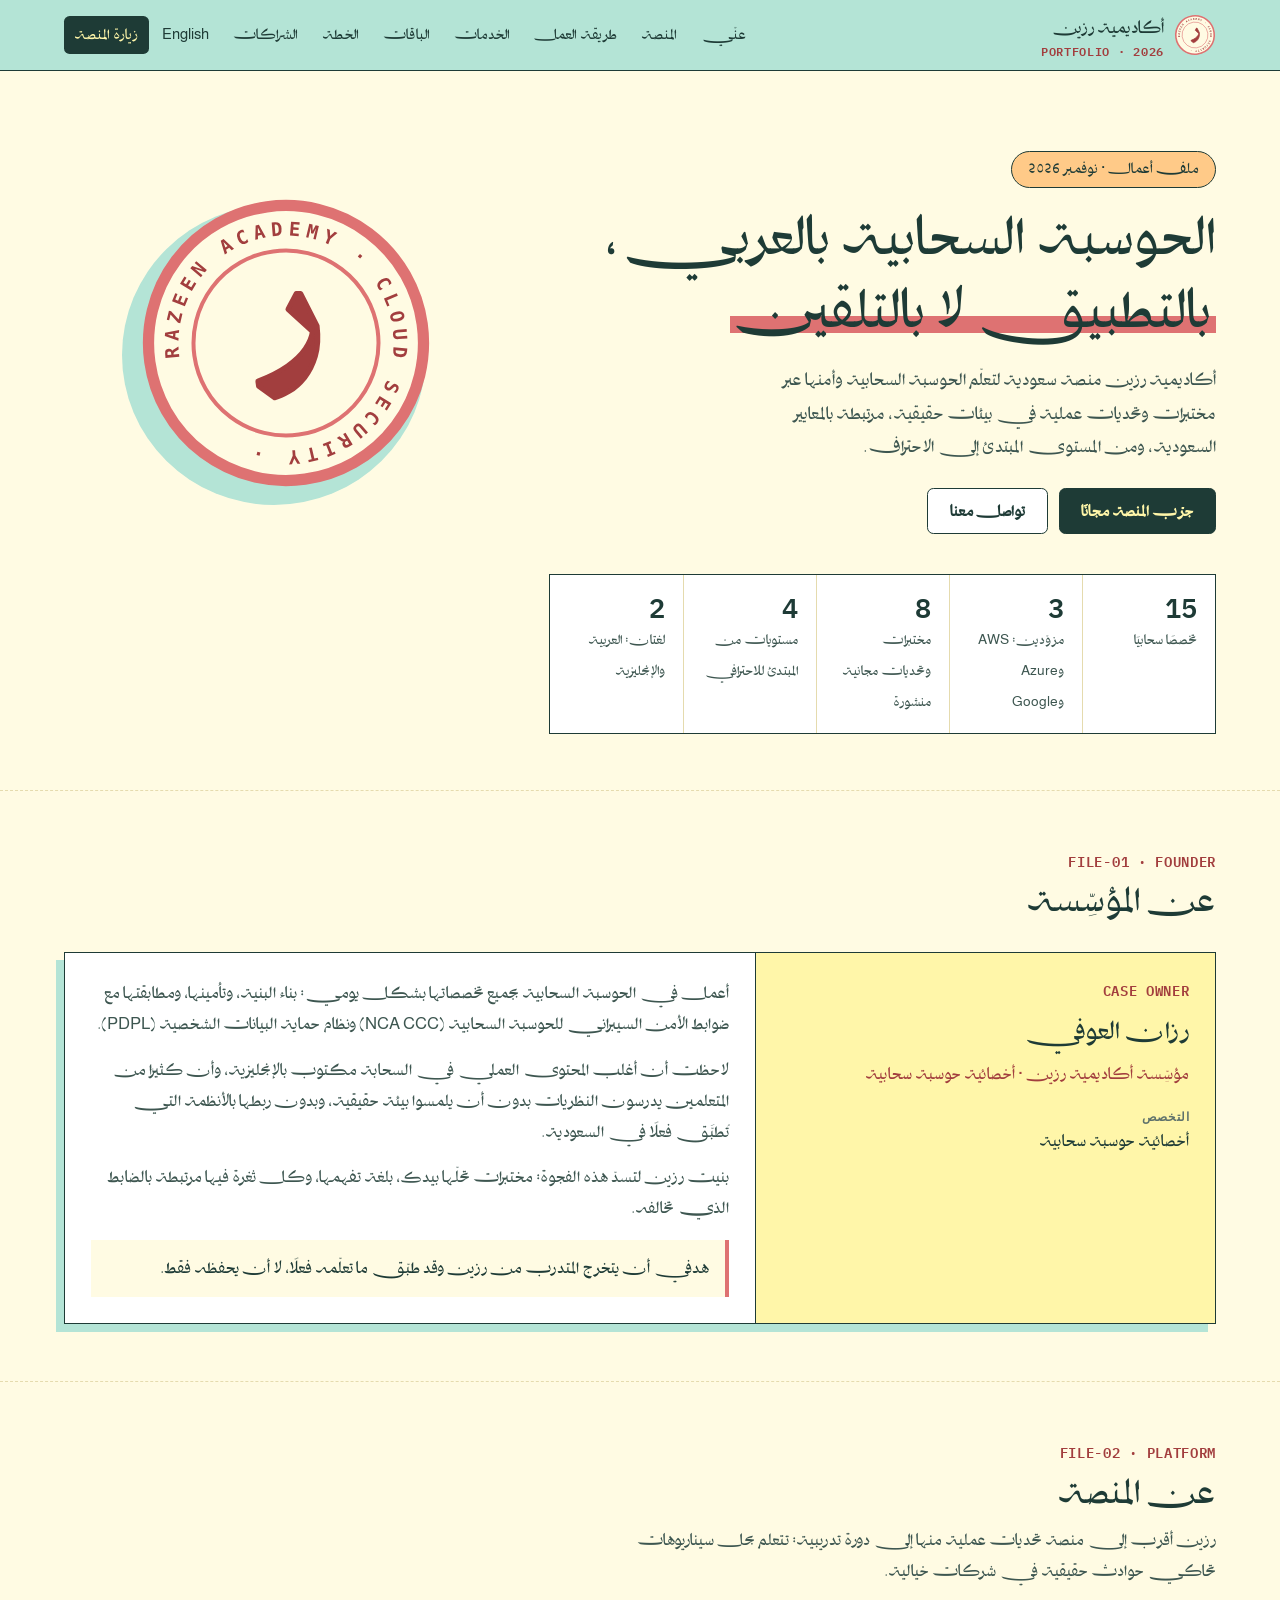
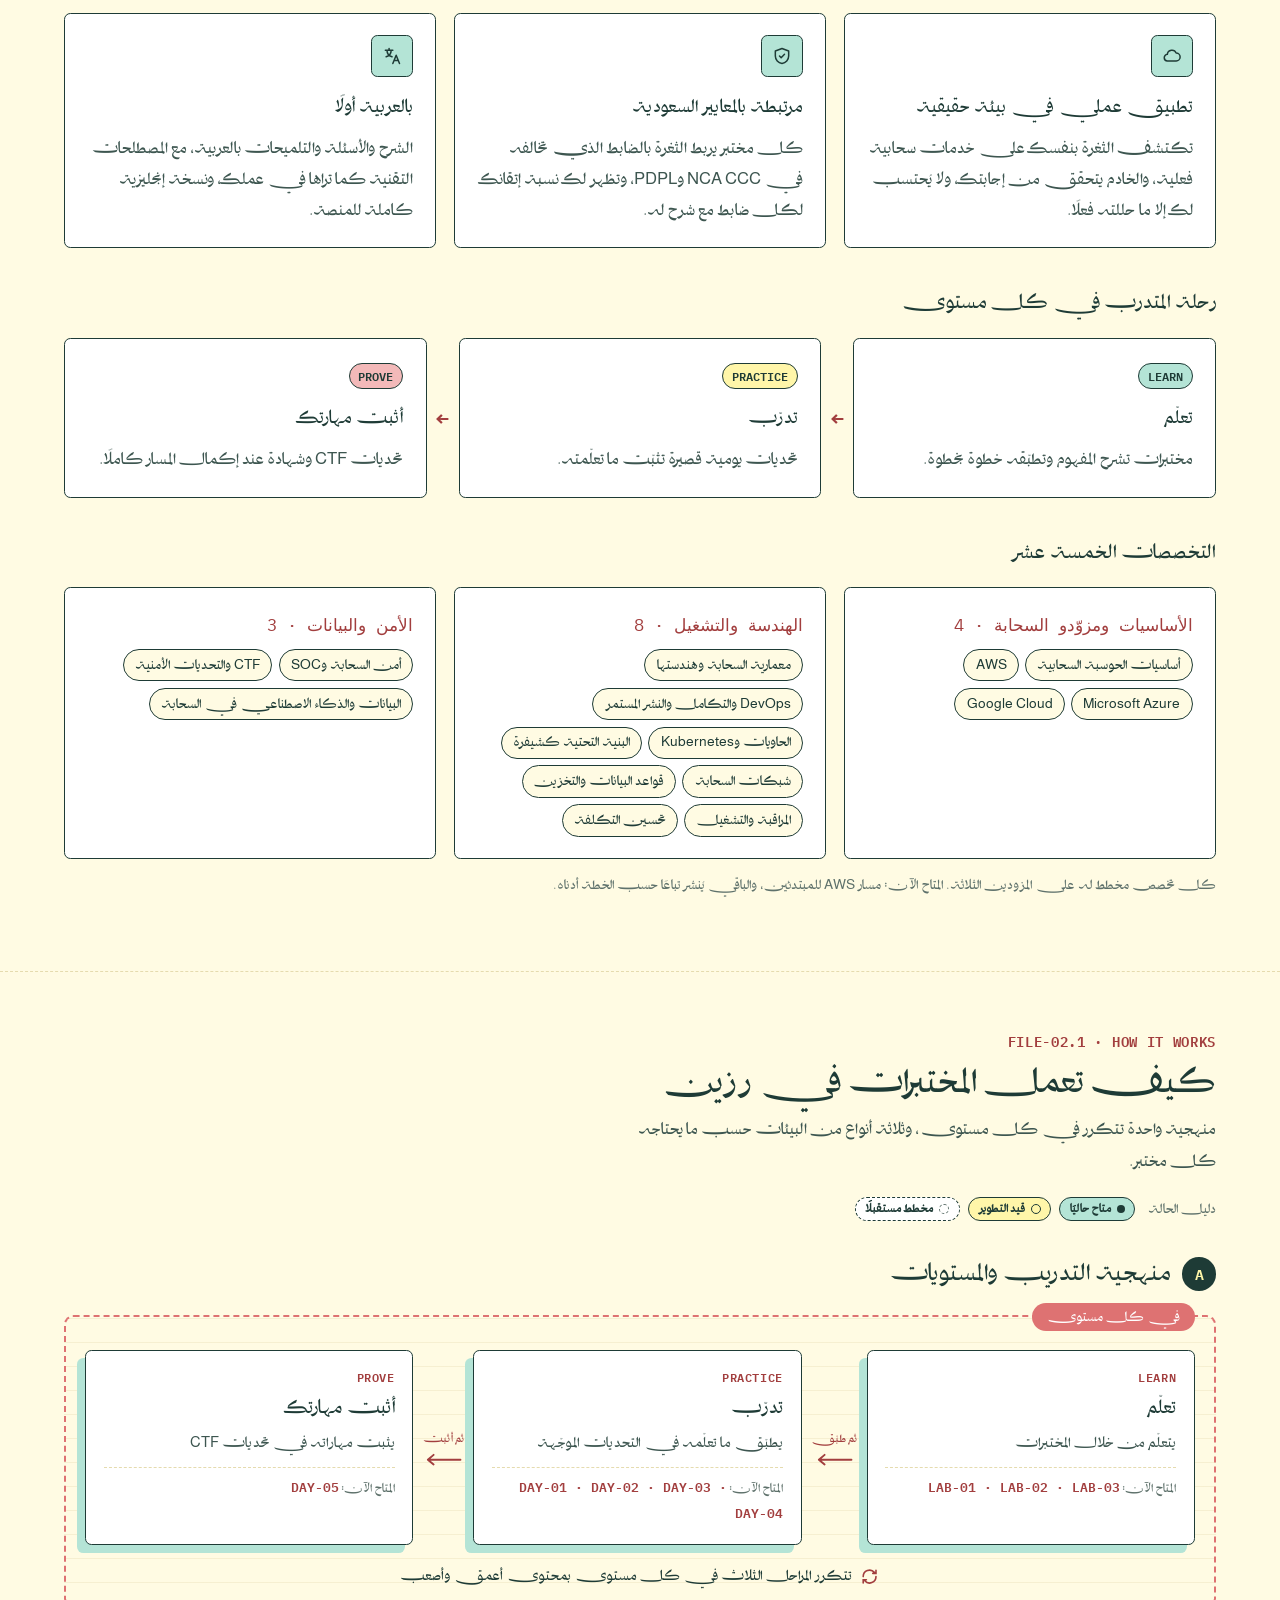
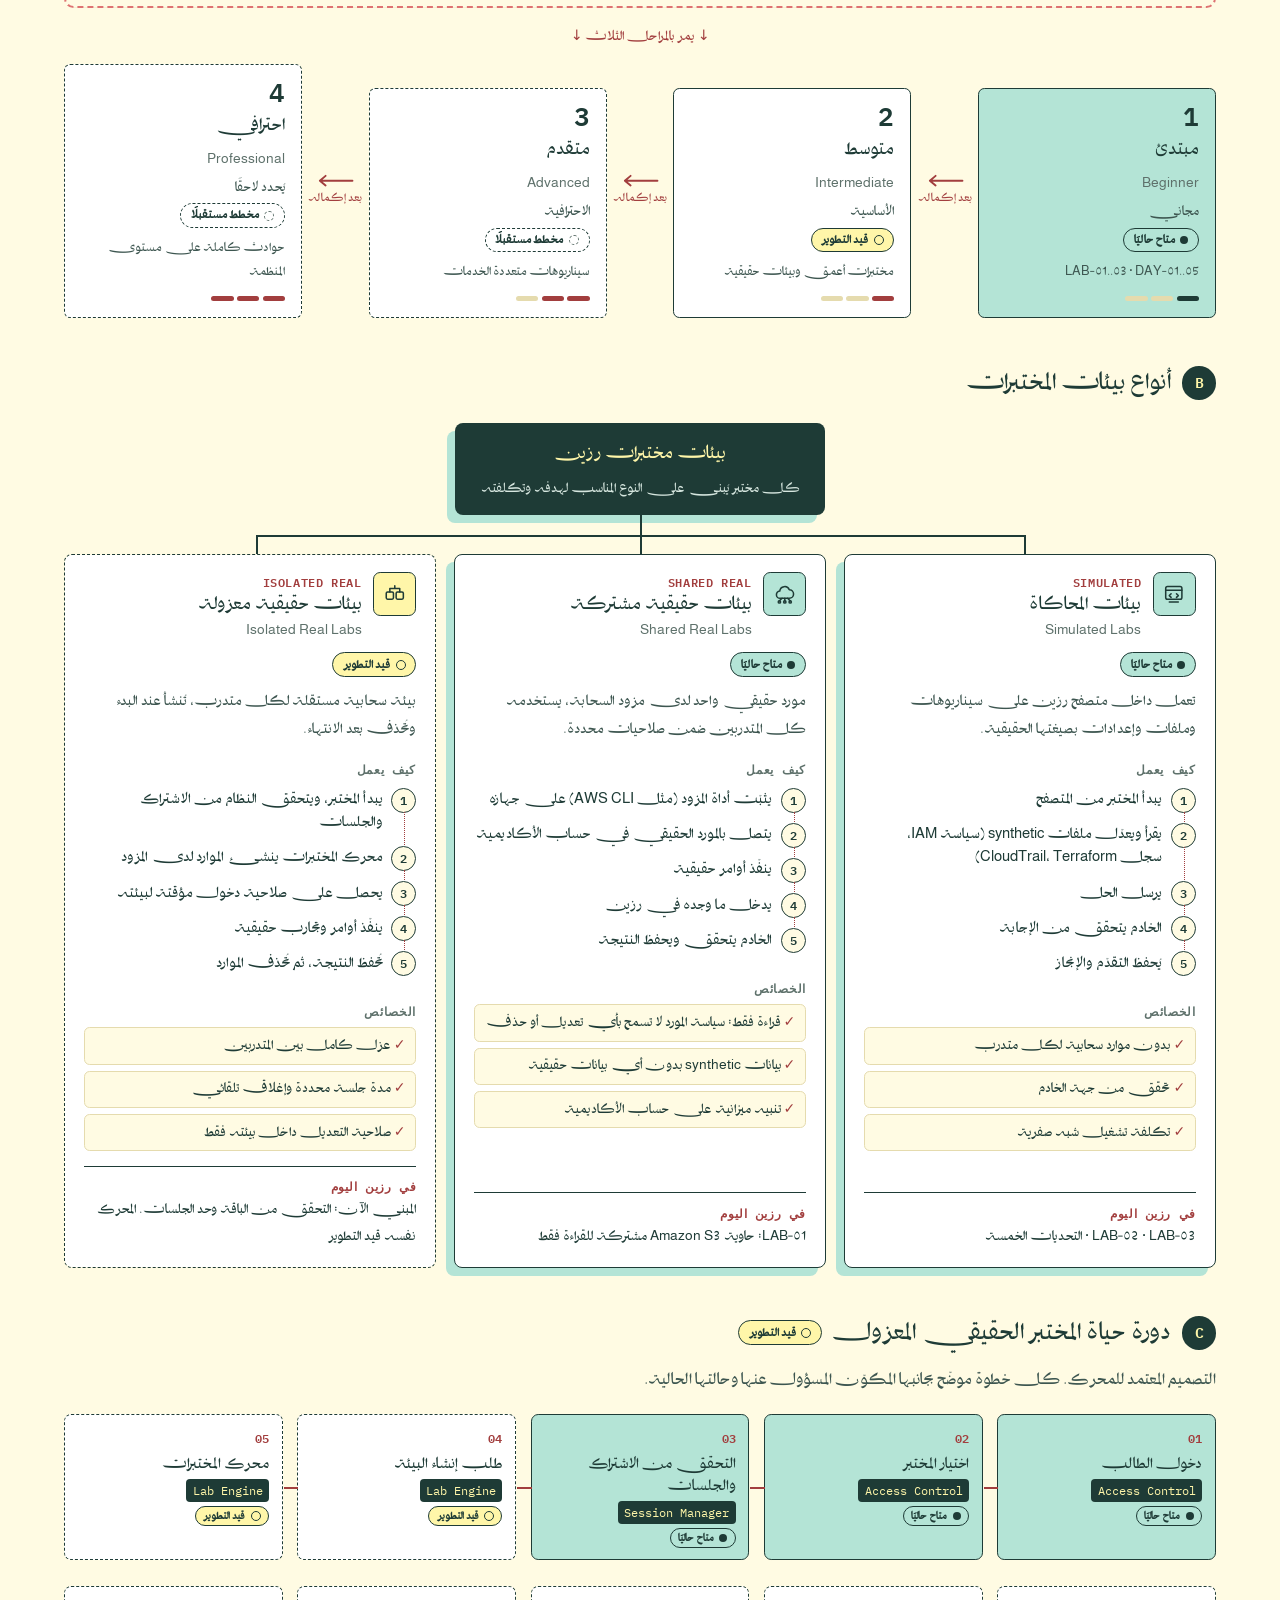
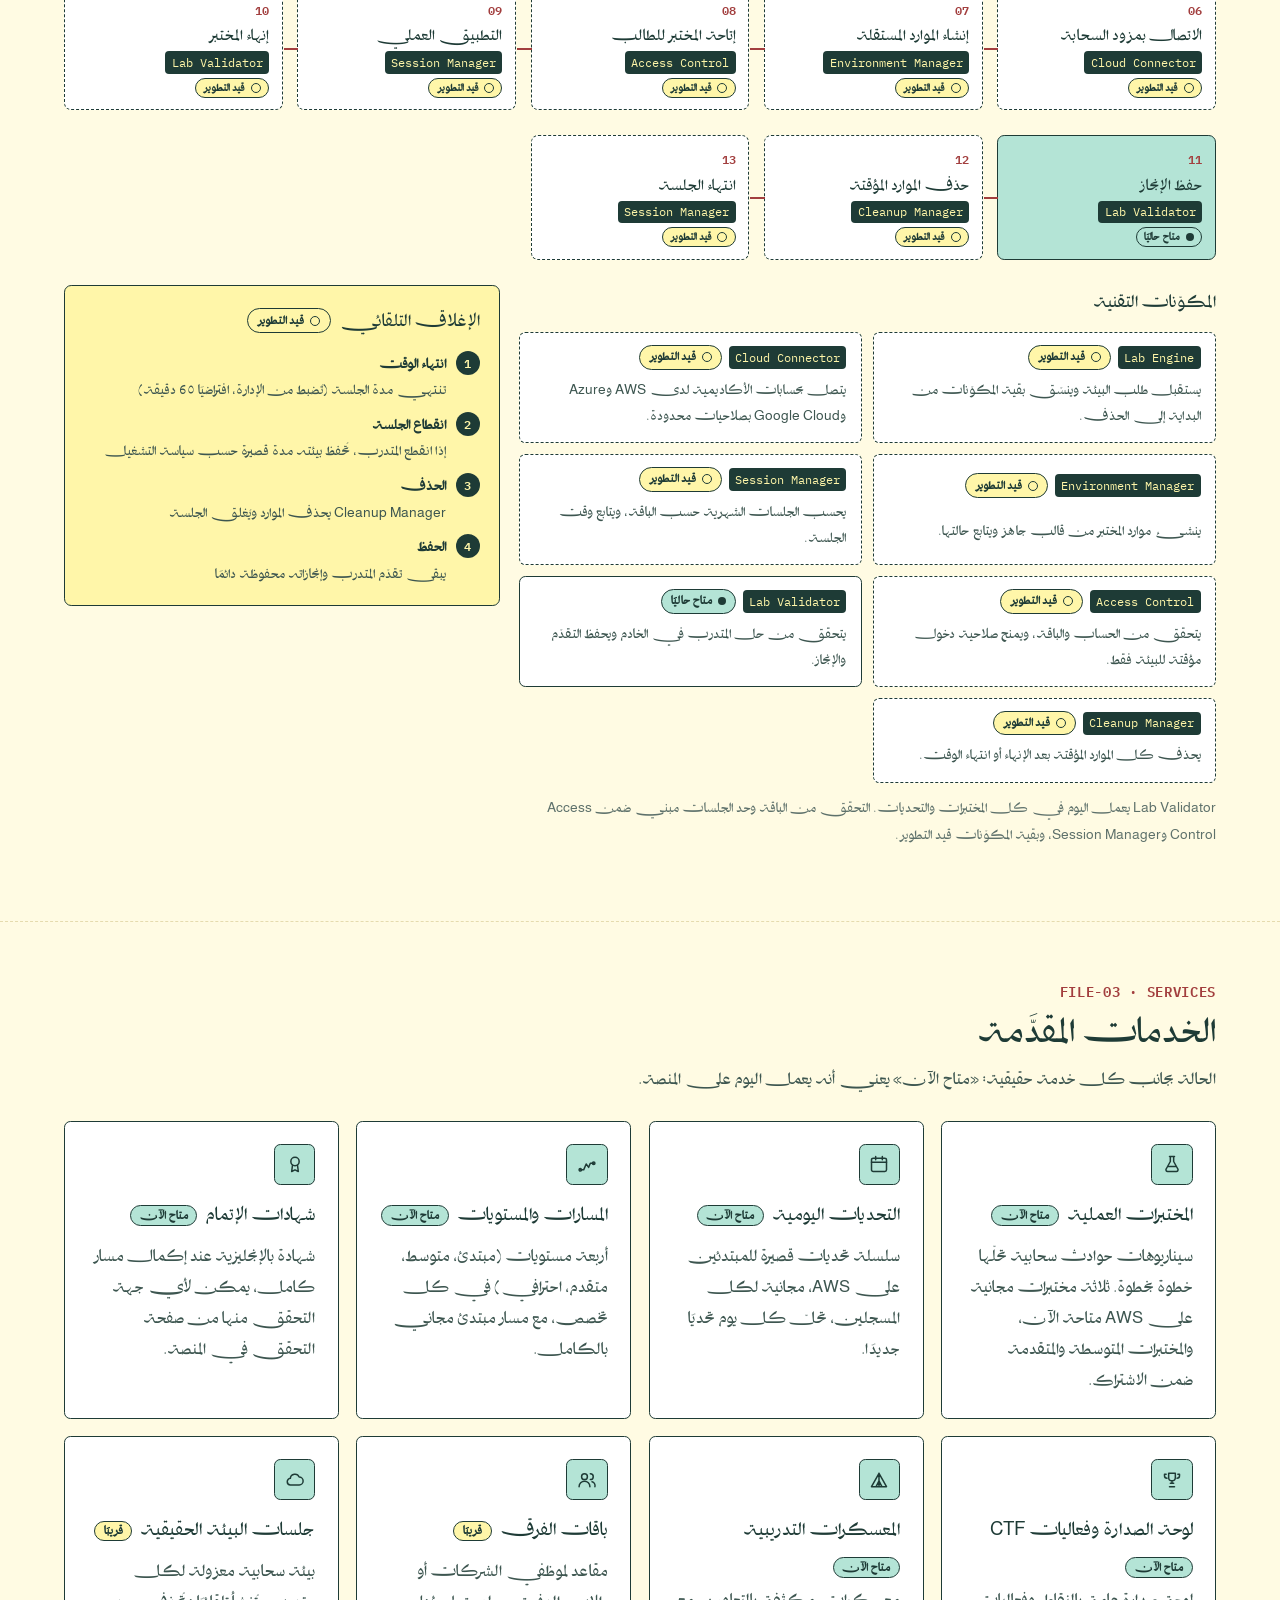
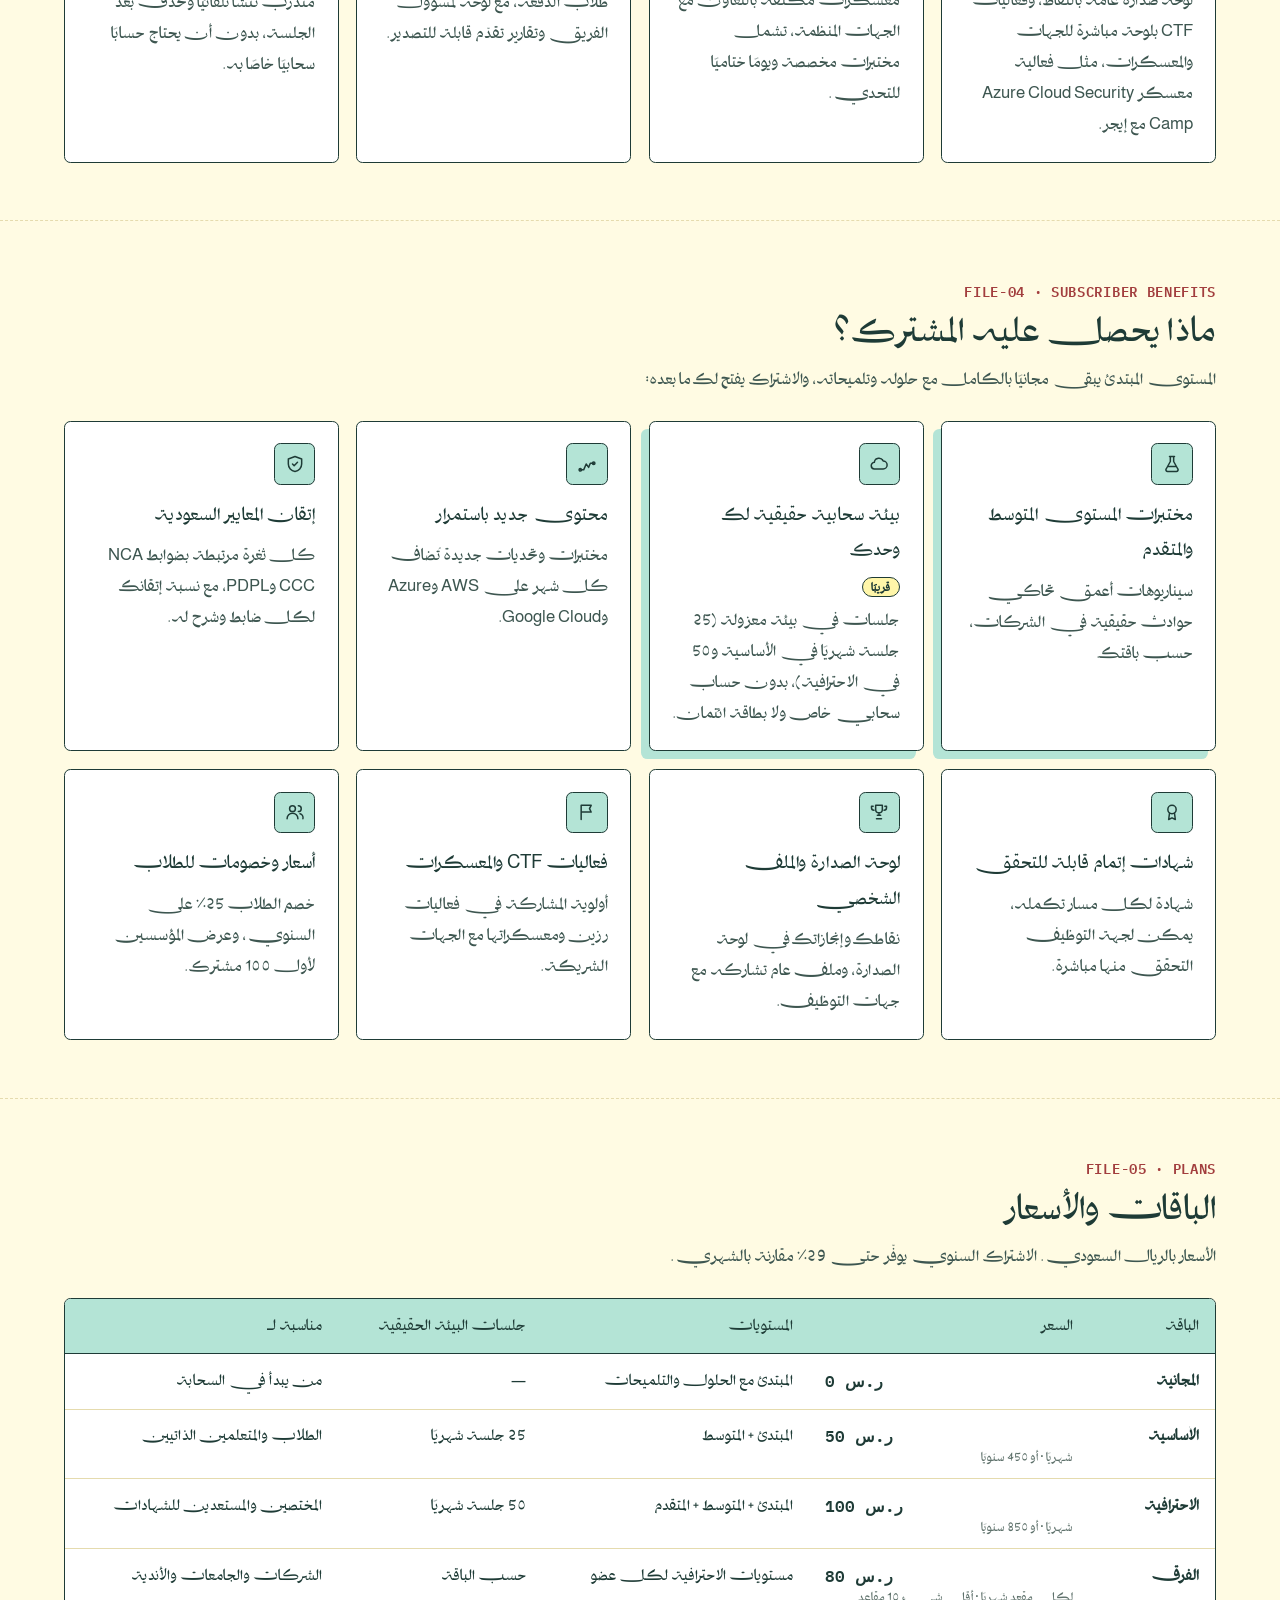
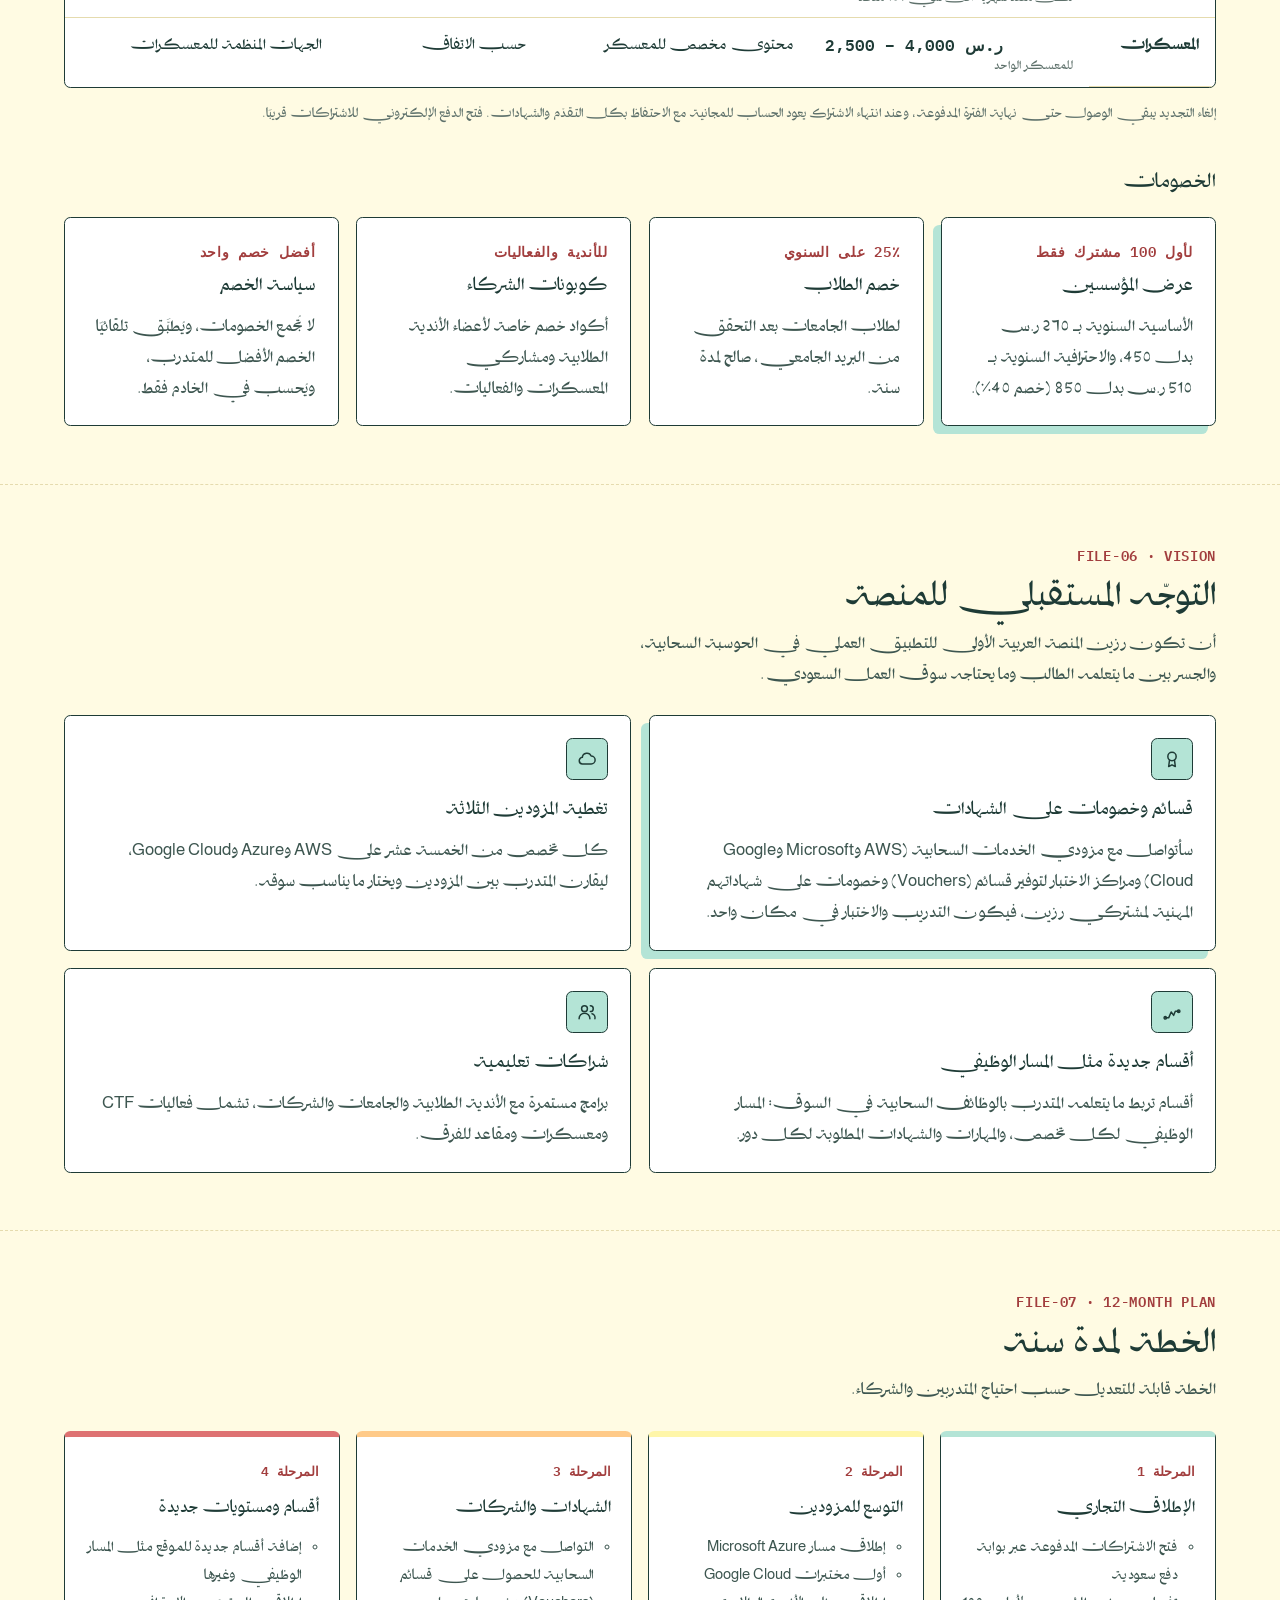
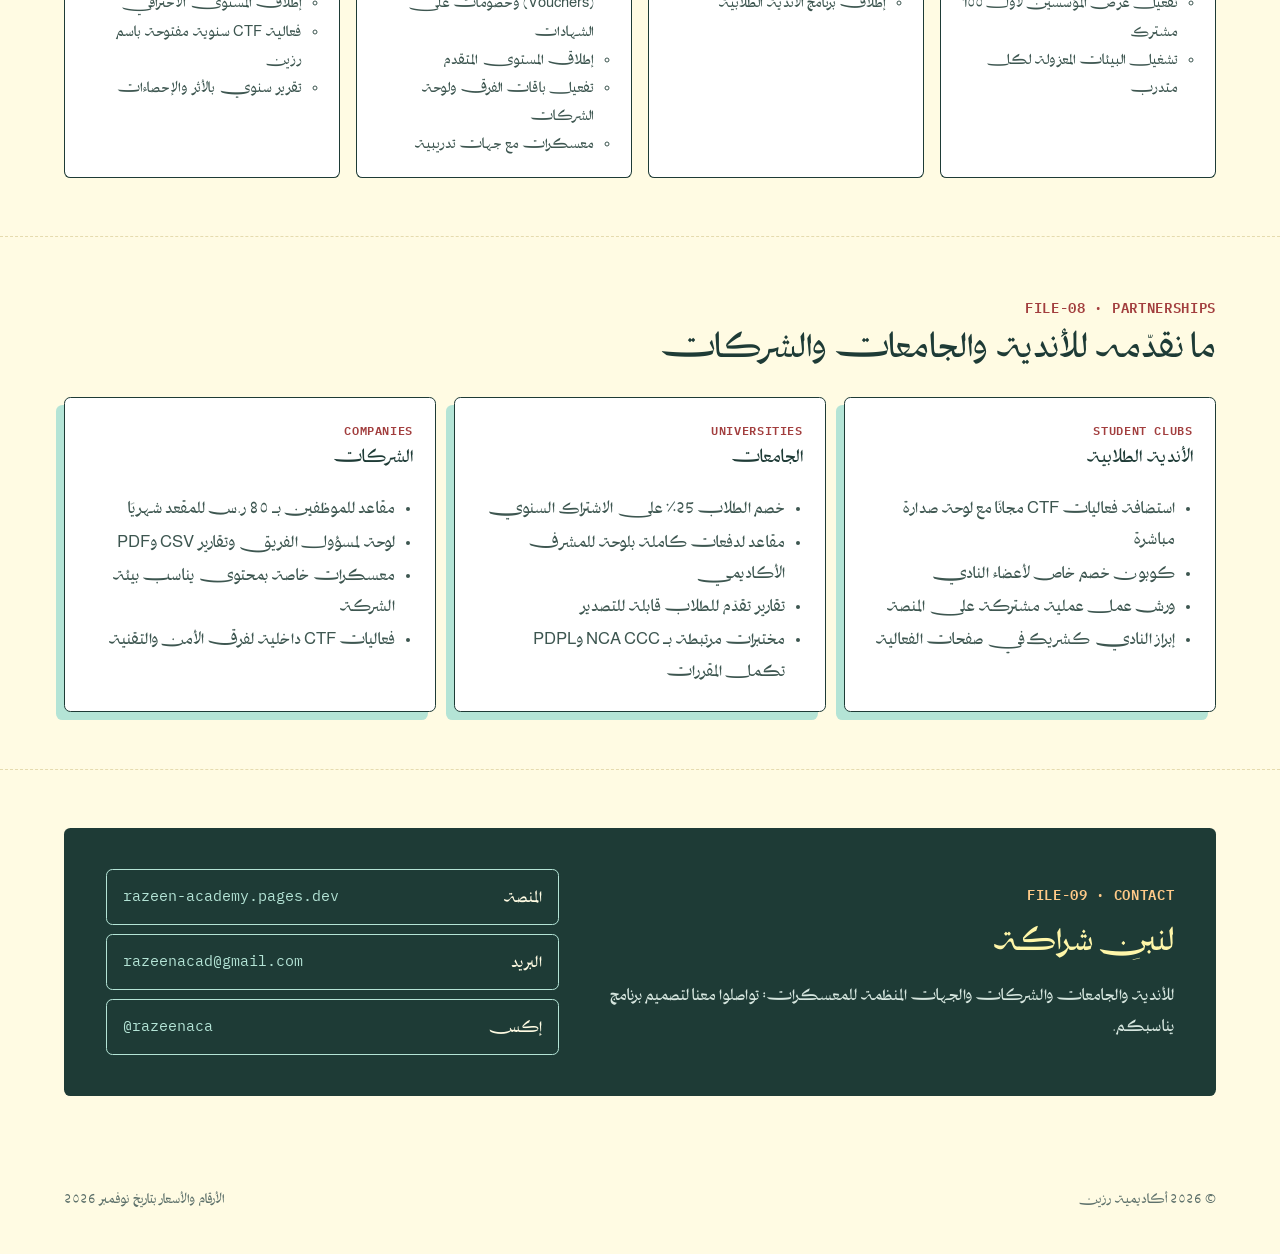
==== commit b9d5cf32: "Razeen portfolio: mark isolated environment benefit as coming soon Co-Authored-By: Claude Opus 5.5 <" ====
--- a/razeen/index.html
+++ b/razeen/index.html
@@ -45,7 +45,7 @@
 <div class="grid g4"><article class="card"><div class="ico" aria-hidden="true"><svg viewBox="0 0 24 24" fill="none" stroke="currentColor" stroke-width="1.8" stroke-linecap="round" stroke-linejoin="round"><path d="M9 3h6M10 3v6l-5 9a2 2 0 0 0 2 3h10a2 2 0 0 0 2-3l-5-9V3"/><path d="M7.5 15h9"/></svg></div><h3>المختبرات العملية <span class="tag now">متاح الآن</span></h3><p>سيناريوهات حوادث سحابية تحلّها خطوة بخطوة. ثلاثة مختبرات مجانية على AWS متاحة الآن، والمختبرات المتوسطة والمتقدمة ضمن الاشتراك.</p></article><article class="card"><div class="ico" aria-hidden="true"><svg viewBox="0 0 24 24" fill="none" stroke="currentColor" stroke-width="1.8" stroke-linecap="round" stroke-linejoin="round"><rect x="3" y="5" width="18" height="16" rx="2"/><path d="M3 10h18M8 3v4M16 3v4"/></svg></div><h3>التحديات اليومية <span class="tag now">متاح الآن</span></h3><p>سلسلة تحديات قصيرة للمبتدئين على AWS، مجانية لكل المسجلين، تحلّ كل يوم تحديًا جديدًا.</p></article><article class="card"><div class="ico" aria-hidden="true"><svg viewBox="0 0 24 24" fill="none" stroke="currentColor" stroke-width="1.8" stroke-linecap="round" stroke-linejoin="round"><path d="M4 19h4l3-7 3 4 2-5h4"/><circle cx="4" cy="19" r="1.5"/><circle cx="20" cy="11" r="1.5"/></svg></div><h3>المسارات والمستويات <span class="tag now">متاح الآن</span></h3><p>أربعة مستويات (مبتدئ، متوسط، متقدم، احترافي) في كل تخصص، مع مسار مبتدئ مجاني بالكامل.</p></article><article class="card"><div class="ico" aria-hidden="true"><svg viewBox="0 0 24 24" fill="none" stroke="currentColor" stroke-width="1.8" stroke-linecap="round" stroke-linejoin="round"><circle cx="12" cy="9" r="5"/><path d="M9 13.5 8 21l4-2 4 2-1-7.5"/></svg></div><h3>شهادات الإتمام <span class="tag now">متاح الآن</span></h3><p>شهادة بالإنجليزية عند إكمال مسار كامل، يمكن لأي جهة التحقق منها من صفحة التحقق في المنصة.</p></article><article class="card"><div class="ico" aria-hidden="true"><svg viewBox="0 0 24 24" fill="none" stroke="currentColor" stroke-width="1.8" stroke-linecap="round" stroke-linejoin="round"><path d="M8 4h8v5a4 4 0 0 1-8 0zM5 5H3v2a3 3 0 0 0 3 3M19 5h2v2a3 3 0 0 1-3 3M10 16h4M9 20h6M12 13v3"/></svg></div><h3>لوحة الصدارة وفعاليات CTF <span class="tag now">متاح الآن</span></h3><p>لوحة صدارة عامة بالنقاط، وفعاليات CTF بلوحة مباشرة للجهات والمعسكرات، مثل فعالية معسكر Azure Cloud Security Camp مع إيجر.</p></article><article class="card"><div class="ico" aria-hidden="true"><svg viewBox="0 0 24 24" fill="none" stroke="currentColor" stroke-width="1.8" stroke-linecap="round" stroke-linejoin="round"><path d="M3 20 12 4l9 16zM12 4v16M8.5 20 12 13l3.5 7"/></svg></div><h3>المعسكرات التدريبية <span class="tag now">متاح الآن</span></h3><p>معسكرات مكثفة بالتعاون مع الجهات المنظمة، تشمل مختبرات مخصصة ويومًا ختاميًا للتحدي.</p></article><article class="card"><div class="ico" aria-hidden="true"><svg viewBox="0 0 24 24" fill="none" stroke="currentColor" stroke-width="1.8" stroke-linecap="round" stroke-linejoin="round"><circle cx="9" cy="8" r="3.5"/><path d="M2.5 20a6.5 6.5 0 0 1 13 0M16 4.5a3.5 3.5 0 0 1 0 7M18 14a5 5 0 0 1 3.5 6"/></svg></div><h3>باقات الفرق <span class="tag soon">قريبًا</span></h3><p>مقاعد لموظفي الشركات أو طلاب الدفعة، مع لوحة لمسؤول الفريق وتقارير تقدّم قابلة للتصدير.</p></article><article class="card"><div class="ico" aria-hidden="true"><svg viewBox="0 0 24 24" fill="none" stroke="currentColor" stroke-width="1.8" stroke-linecap="round" stroke-linejoin="round"><path d="M7 18a4 4 0 0 1-.6-8A5.5 5.5 0 0 1 17 8.5 4.5 4.5 0 0 1 17 18z"/></svg></div><h3>جلسات البيئة الحقيقية <span class="tag soon">قريبًا</span></h3><p>بيئة سحابية معزولة لكل متدرب تُنشأ تلقائيًا وتُحذف بعد الجلسة، بدون أن يحتاج حسابًا سحابيًا خاصًا به.</p></article></div></div></section>
 <section class="file" id="why"><div class="wrap">
 <div class="sec-h"><span class="kick">FILE-04 · SUBSCRIBER BENEFITS</span><h2>ماذا يحصل عليه المشترك؟</h2><p>المستوى المبتدئ يبقى مجانيًا بالكامل مع حلوله وتلميحاته، والاشتراك يفتح لك ما بعده:</p></div>
-<div class="grid g4"><article class="card lift"><div class="ico" aria-hidden="true"><svg viewBox="0 0 24 24" fill="none" stroke="currentColor" stroke-width="1.8" stroke-linecap="round" stroke-linejoin="round"><path d="M9 3h6M10 3v6l-5 9a2 2 0 0 0 2 3h10a2 2 0 0 0 2-3l-5-9V3"/><path d="M7.5 15h9"/></svg></div><h3>مختبرات المستوى المتوسط والمتقدم</h3><p>سيناريوهات أعمق تحاكي حوادث حقيقية في الشركات، حسب باقتك.</p></article><article class="card lift"><div class="ico" aria-hidden="true"><svg viewBox="0 0 24 24" fill="none" stroke="currentColor" stroke-width="1.8" stroke-linecap="round" stroke-linejoin="round"><path d="M7 18a4 4 0 0 1-.6-8A5.5 5.5 0 0 1 17 8.5 4.5 4.5 0 0 1 17 18z"/></svg></div><h3>بيئة سحابية حقيقية لك وحدك</h3><p>جلسات في بيئة معزولة (25 جلسة شهريًا في الأساسية و50 في الاحترافية)، بدون حساب سحابي خاص ولا بطاقة ائتمان.</p></article><article class="card"><div class="ico" aria-hidden="true"><svg viewBox="0 0 24 24" fill="none" stroke="currentColor" stroke-width="1.8" stroke-linecap="round" stroke-linejoin="round"><path d="M4 19h4l3-7 3 4 2-5h4"/><circle cx="4" cy="19" r="1.5"/><circle cx="20" cy="11" r="1.5"/></svg></div><h3>محتوى جديد باستمرار</h3><p>مختبرات وتحديات جديدة تُضاف كل شهر على AWS وAzure وGoogle Cloud.</p></article><article class="card"><div class="ico" aria-hidden="true"><svg viewBox="0 0 24 24" fill="none" stroke="currentColor" stroke-width="1.8" stroke-linecap="round" stroke-linejoin="round"><path d="M12 3 4 6v6c0 4.5 3.4 8.3 8 9 4.6-.7 8-4.5 8-9V6z"/><path d="m9 12 2 2 4-4"/></svg></div><h3>إتقان المعايير السعودية</h3><p>كل ثغرة مرتبطة بضوابط NCA CCC وPDPL، مع نسبة إتقانك لكل ضابط وشرح له.</p></article><article class="card"><div class="ico" aria-hidden="true"><svg viewBox="0 0 24 24" fill="none" stroke="currentColor" stroke-width="1.8" stroke-linecap="round" stroke-linejoin="round"><circle cx="12" cy="9" r="5"/><path d="M9 13.5 8 21l4-2 4 2-1-7.5"/></svg></div><h3>شهادات إتمام قابلة للتحقق</h3><p>شهادة لكل مسار تكمله، يمكن لجهة التوظيف التحقق منها مباشرة.</p></article><article class="card"><div class="ico" aria-hidden="true"><svg viewBox="0 0 24 24" fill="none" stroke="currentColor" stroke-width="1.8" stroke-linecap="round" stroke-linejoin="round"><path d="M8 4h8v5a4 4 0 0 1-8 0zM5 5H3v2a3 3 0 0 0 3 3M19 5h2v2a3 3 0 0 1-3 3M10 16h4M9 20h6M12 13v3"/></svg></div><h3>لوحة الصدارة والملف الشخصي</h3><p>نقاطك وإنجازاتك في لوحة الصدارة، وملف عام تشاركه مع جهات التوظيف.</p></article><article class="card"><div class="ico" aria-hidden="true"><svg viewBox="0 0 24 24" fill="none" stroke="currentColor" stroke-width="1.8" stroke-linecap="round" stroke-linejoin="round"><path d="M5 21V4M5 4h12l-2 4 2 4H5"/></svg></div><h3>فعاليات CTF والمعسكرات</h3><p>أولوية المشاركة في فعاليات رزين ومعسكراتها مع الجهات الشريكة.</p></article><article class="card"><div class="ico" aria-hidden="true"><svg viewBox="0 0 24 24" fill="none" stroke="currentColor" stroke-width="1.8" stroke-linecap="round" stroke-linejoin="round"><circle cx="9" cy="8" r="3.5"/><path d="M2.5 20a6.5 6.5 0 0 1 13 0M16 4.5a3.5 3.5 0 0 1 0 7M18 14a5 5 0 0 1 3.5 6"/></svg></div><h3>أسعار وخصومات للطلاب</h3><p>خصم الطلاب 25٪ على السنوي، وعرض المؤسسين لأول 100 مشترك.</p></article></div></div></section>
+<div class="grid g4"><article class="card lift"><div class="ico" aria-hidden="true"><svg viewBox="0 0 24 24" fill="none" stroke="currentColor" stroke-width="1.8" stroke-linecap="round" stroke-linejoin="round"><path d="M9 3h6M10 3v6l-5 9a2 2 0 0 0 2 3h10a2 2 0 0 0 2-3l-5-9V3"/><path d="M7.5 15h9"/></svg></div><h3>مختبرات المستوى المتوسط والمتقدم</h3><p>سيناريوهات أعمق تحاكي حوادث حقيقية في الشركات، حسب باقتك.</p></article><article class="card lift"><div class="ico" aria-hidden="true"><svg viewBox="0 0 24 24" fill="none" stroke="currentColor" stroke-width="1.8" stroke-linecap="round" stroke-linejoin="round"><path d="M7 18a4 4 0 0 1-.6-8A5.5 5.5 0 0 1 17 8.5 4.5 4.5 0 0 1 17 18z"/></svg></div><h3>بيئة سحابية حقيقية لك وحدك <span class="tag soon">قريبًا</span></h3><p>جلسات في بيئة معزولة (25 جلسة شهريًا في الأساسية و50 في الاحترافية)، بدون حساب سحابي خاص ولا بطاقة ائتمان.</p></article><article class="card"><div class="ico" aria-hidden="true"><svg viewBox="0 0 24 24" fill="none" stroke="currentColor" stroke-width="1.8" stroke-linecap="round" stroke-linejoin="round"><path d="M4 19h4l3-7 3 4 2-5h4"/><circle cx="4" cy="19" r="1.5"/><circle cx="20" cy="11" r="1.5"/></svg></div><h3>محتوى جديد باستمرار</h3><p>مختبرات وتحديات جديدة تُضاف كل شهر على AWS وAzure وGoogle Cloud.</p></article><article class="card"><div class="ico" aria-hidden="true"><svg viewBox="0 0 24 24" fill="none" stroke="currentColor" stroke-width="1.8" stroke-linecap="round" stroke-linejoin="round"><path d="M12 3 4 6v6c0 4.5 3.4 8.3 8 9 4.6-.7 8-4.5 8-9V6z"/><path d="m9 12 2 2 4-4"/></svg></div><h3>إتقان المعايير السعودية</h3><p>كل ثغرة مرتبطة بضوابط NCA CCC وPDPL، مع نسبة إتقانك لكل ضابط وشرح له.</p></article><article class="card"><div class="ico" aria-hidden="true"><svg viewBox="0 0 24 24" fill="none" stroke="currentColor" stroke-width="1.8" stroke-linecap="round" stroke-linejoin="round"><circle cx="12" cy="9" r="5"/><path d="M9 13.5 8 21l4-2 4 2-1-7.5"/></svg></div><h3>شهادات إتمام قابلة للتحقق</h3><p>شهادة لكل مسار تكمله، يمكن لجهة التوظيف التحقق منها مباشرة.</p></article><article class="card"><div class="ico" aria-hidden="true"><svg viewBox="0 0 24 24" fill="none" stroke="currentColor" stroke-width="1.8" stroke-linecap="round" stroke-linejoin="round"><path d="M8 4h8v5a4 4 0 0 1-8 0zM5 5H3v2a3 3 0 0 0 3 3M19 5h2v2a3 3 0 0 1-3 3M10 16h4M9 20h6M12 13v3"/></svg></div><h3>لوحة الصدارة والملف الشخصي</h3><p>نقاطك وإنجازاتك في لوحة الصدارة، وملف عام تشاركه مع جهات التوظيف.</p></article><article class="card"><div class="ico" aria-hidden="true"><svg viewBox="0 0 24 24" fill="none" stroke="currentColor" stroke-width="1.8" stroke-linecap="round" stroke-linejoin="round"><path d="M5 21V4M5 4h12l-2 4 2 4H5"/></svg></div><h3>فعاليات CTF والمعسكرات</h3><p>أولوية المشاركة في فعاليات رزين ومعسكراتها مع الجهات الشريكة.</p></article><article class="card"><div class="ico" aria-hidden="true"><svg viewBox="0 0 24 24" fill="none" stroke="currentColor" stroke-width="1.8" stroke-linecap="round" stroke-linejoin="round"><circle cx="9" cy="8" r="3.5"/><path d="M2.5 20a6.5 6.5 0 0 1 13 0M16 4.5a3.5 3.5 0 0 1 0 7M18 14a5 5 0 0 1 3.5 6"/></svg></div><h3>أسعار وخصومات للطلاب</h3><p>خصم الطلاب 25٪ على السنوي، وعرض المؤسسين لأول 100 مشترك.</p></article></div></div></section>
 <section class="file" id="plans"><div class="wrap">
 <div class="sec-h"><span class="kick">FILE-05 · PLANS</span><h2>الباقات والأسعار</h2><p>الأسعار بالريال السعودي. الاشتراك السنوي يوفّر حتى 29٪ مقارنة بالشهري.</p></div>
 <div class="tbl"><table><thead><tr><th scope="col">الباقة</th><th scope="col">السعر</th><th scope="col">المستويات</th><th scope="col">جلسات البيئة الحقيقية</th><th scope="col">مناسبة لـ</th></tr></thead><tbody><tr><th scope="row">المجانية</th><td class="price">0 ر.س</td><td>المبتدئ مع الحلول والتلميحات</td><td>—</td><td>من يبدأ في السحابة</td></tr><tr><th scope="row">الأساسية</th><td class="price">50 ر.س<small>شهريًا · أو 450 سنويًا</small></td><td>المبتدئ + المتوسط</td><td>25 جلسة شهريًا</td><td>الطلاب والمتعلمين الذاتيين</td></tr><tr><th scope="row">الاحترافية</th><td class="price">100 ر.س<small>شهريًا · أو 850 سنويًا</small></td><td>المبتدئ + المتوسط + المتقدم</td><td>50 جلسة شهريًا</td><td>المختصين والمستعدين للشهادات</td></tr><tr><th scope="row">الفرق</th><td class="price">80 ر.س<small>لكل مقعد شهريًا · أقل شيء 10 مقاعد</small></td><td>مستويات الاحترافية لكل عضو</td><td>حسب الباقة</td><td>الشركات والجامعات والأندية</td></tr><tr><th scope="row">المعسكرات</th><td class="price">2,500 – 4,000 ر.س<small>للمعسكر الواحد</small></td><td>محتوى مخصص للمعسكر</td><td>حسب الاتفاق</td><td>الجهات المنظمة للمعسكرات</td></tr></tbody></table></div><p class="note">إلغاء التجديد يبقي الوصول حتى نهاية الفترة المدفوعة، وعند انتهاء الاشتراك يعود الحساب للمجانية مع الاحتفاظ بكل التقدّم والشهادات. فتح الدفع الإلكتروني للاشتراكات قريبًا.</p>
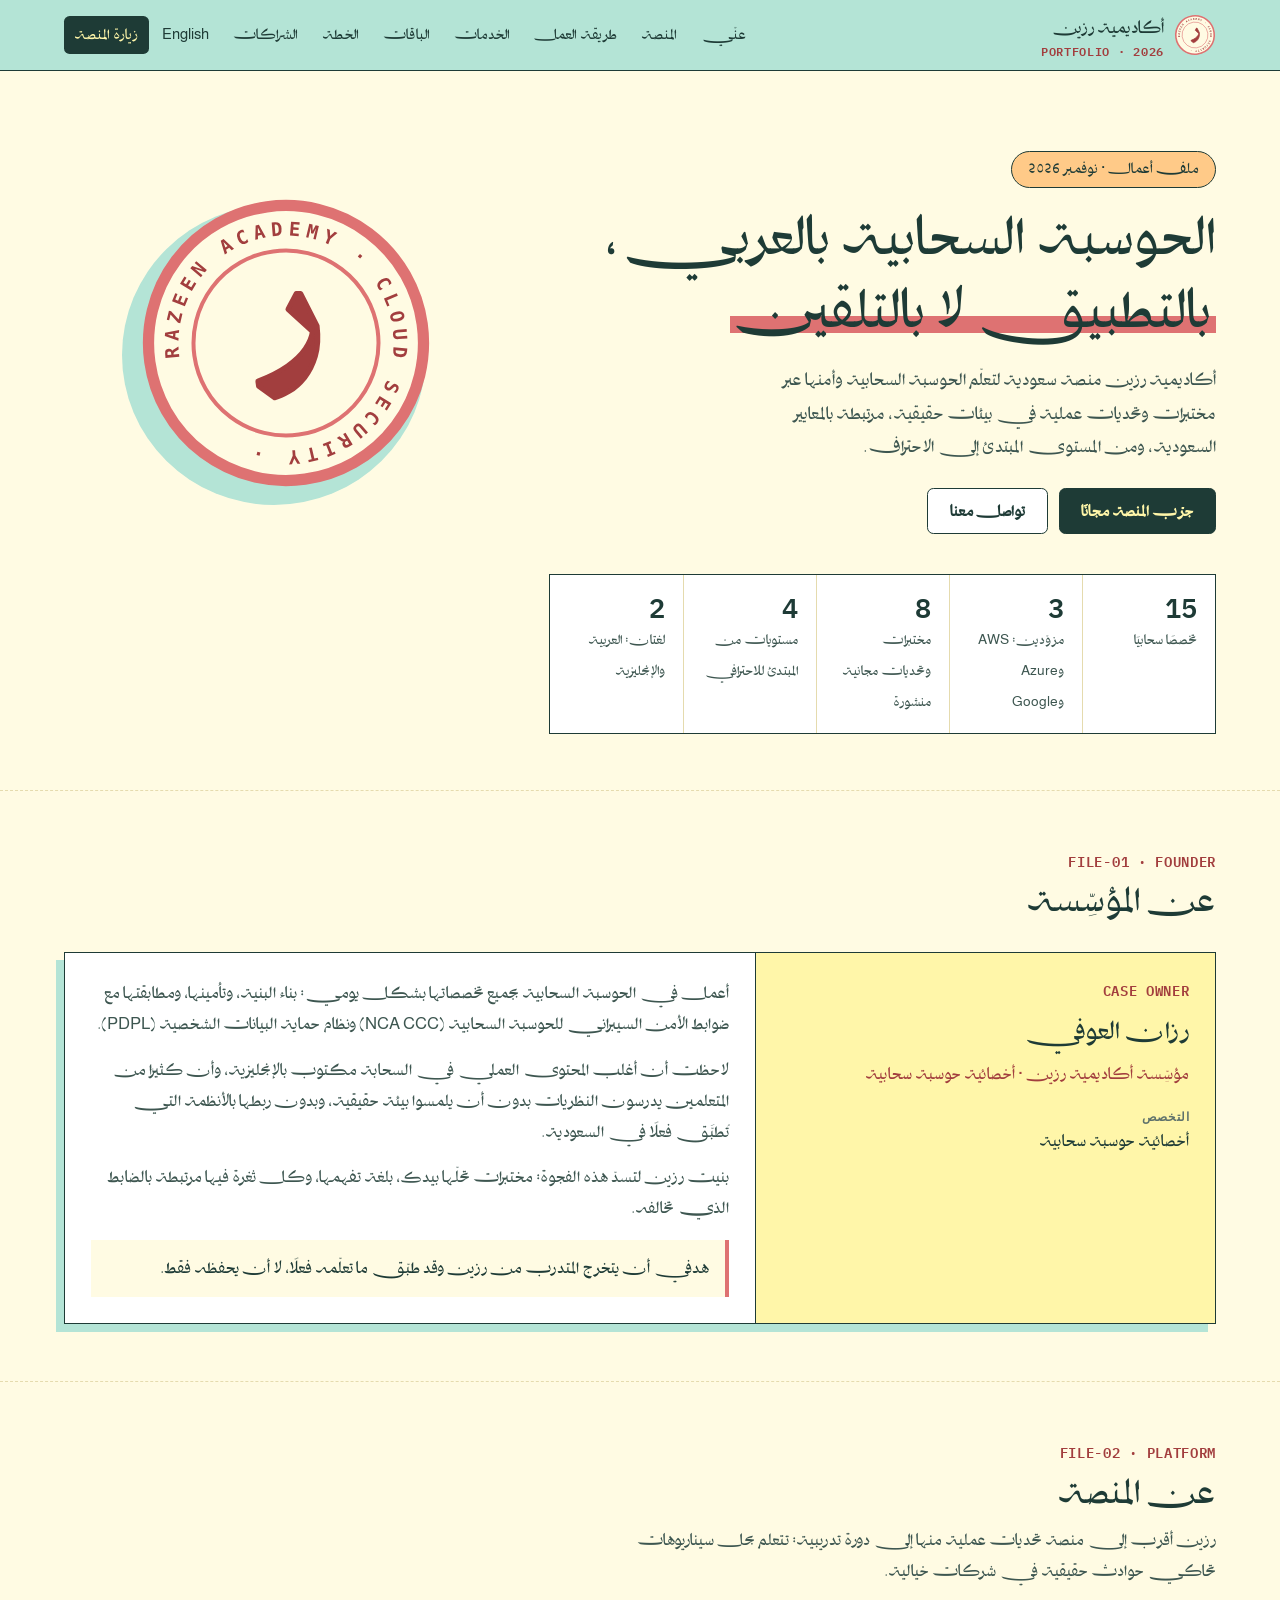
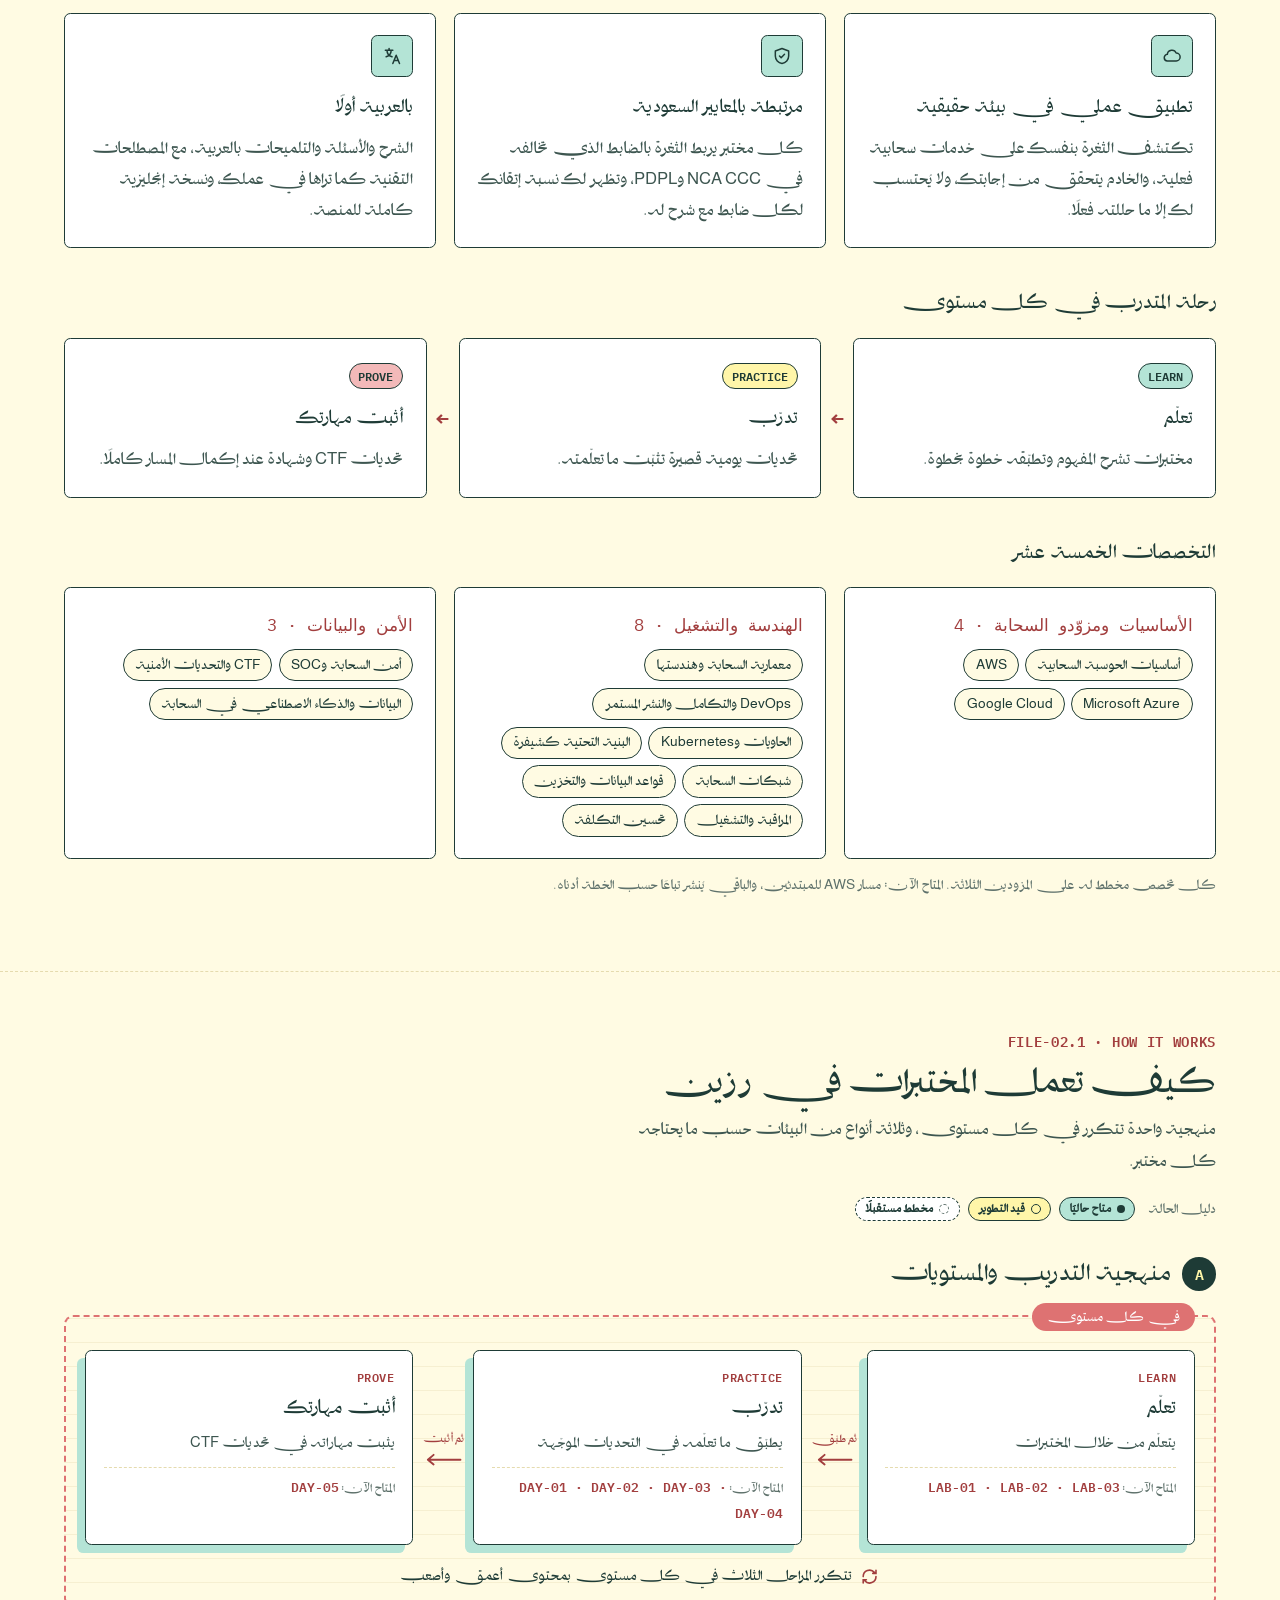
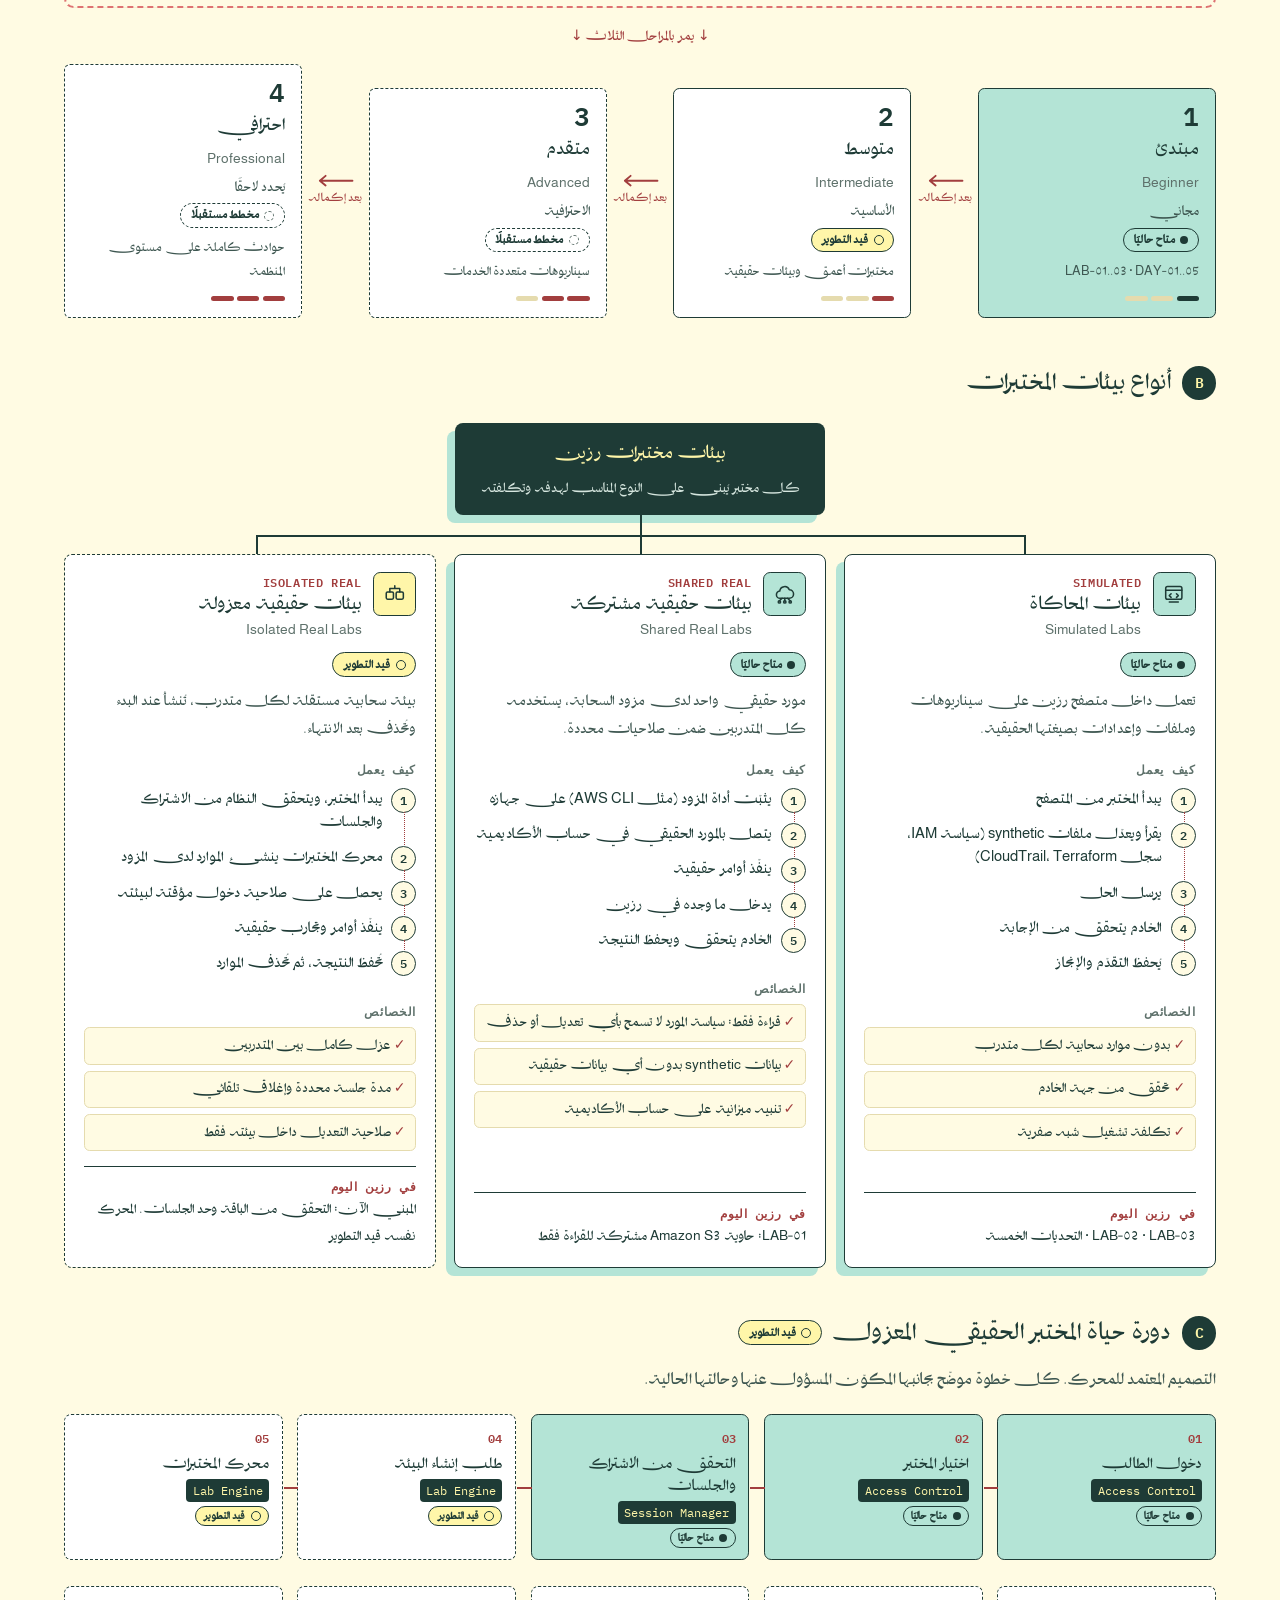
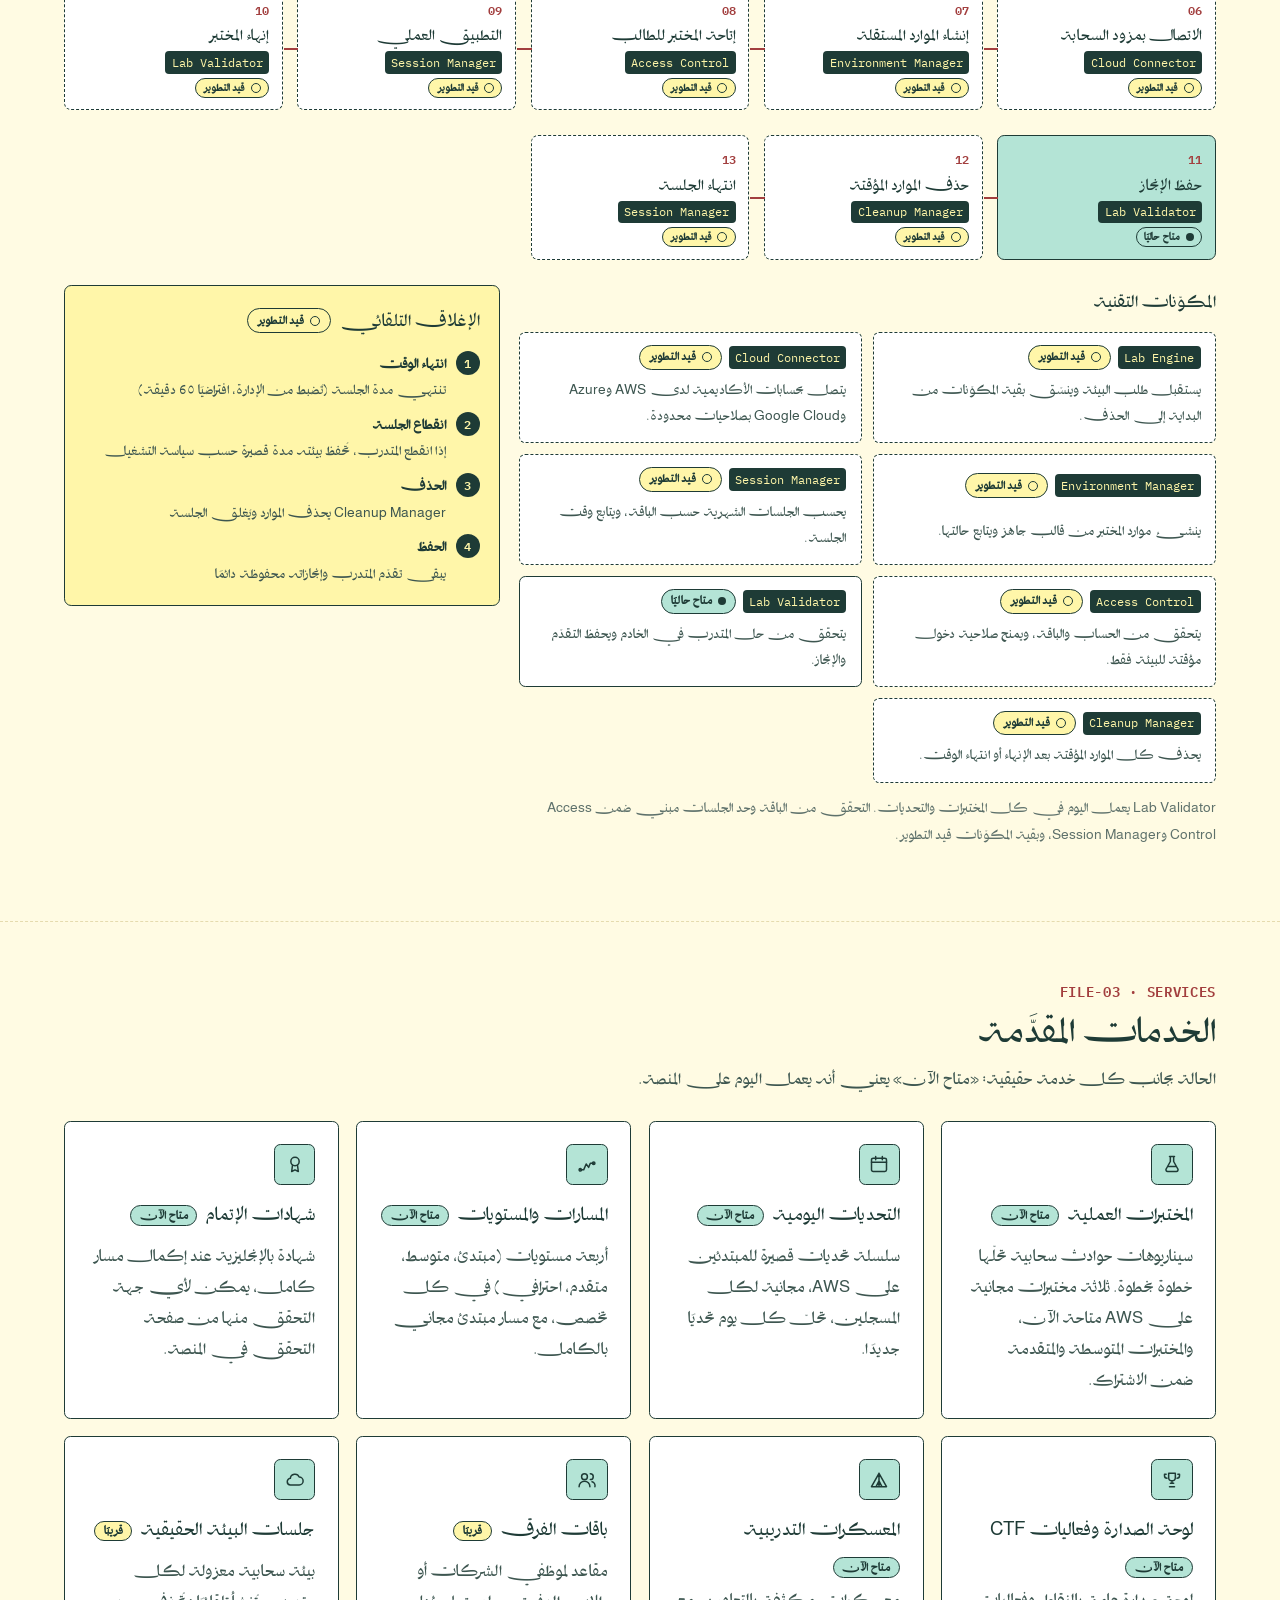
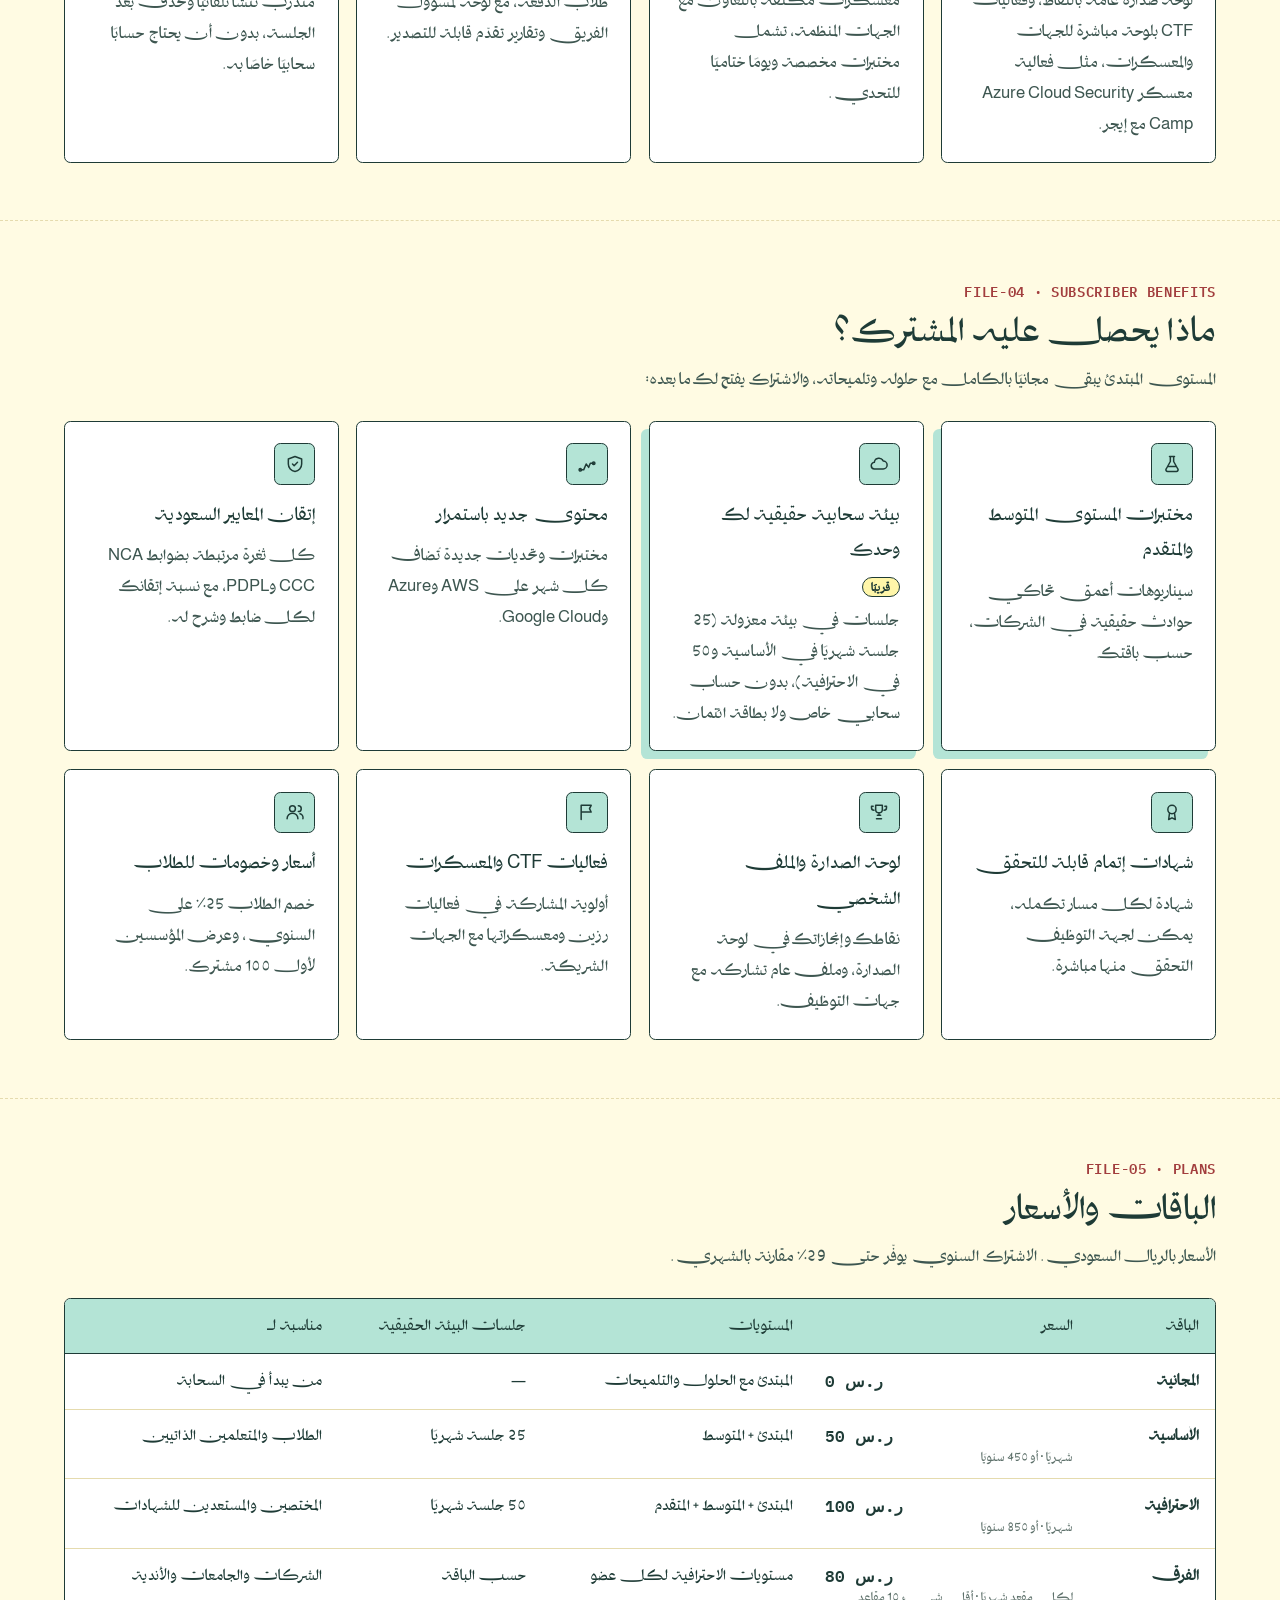
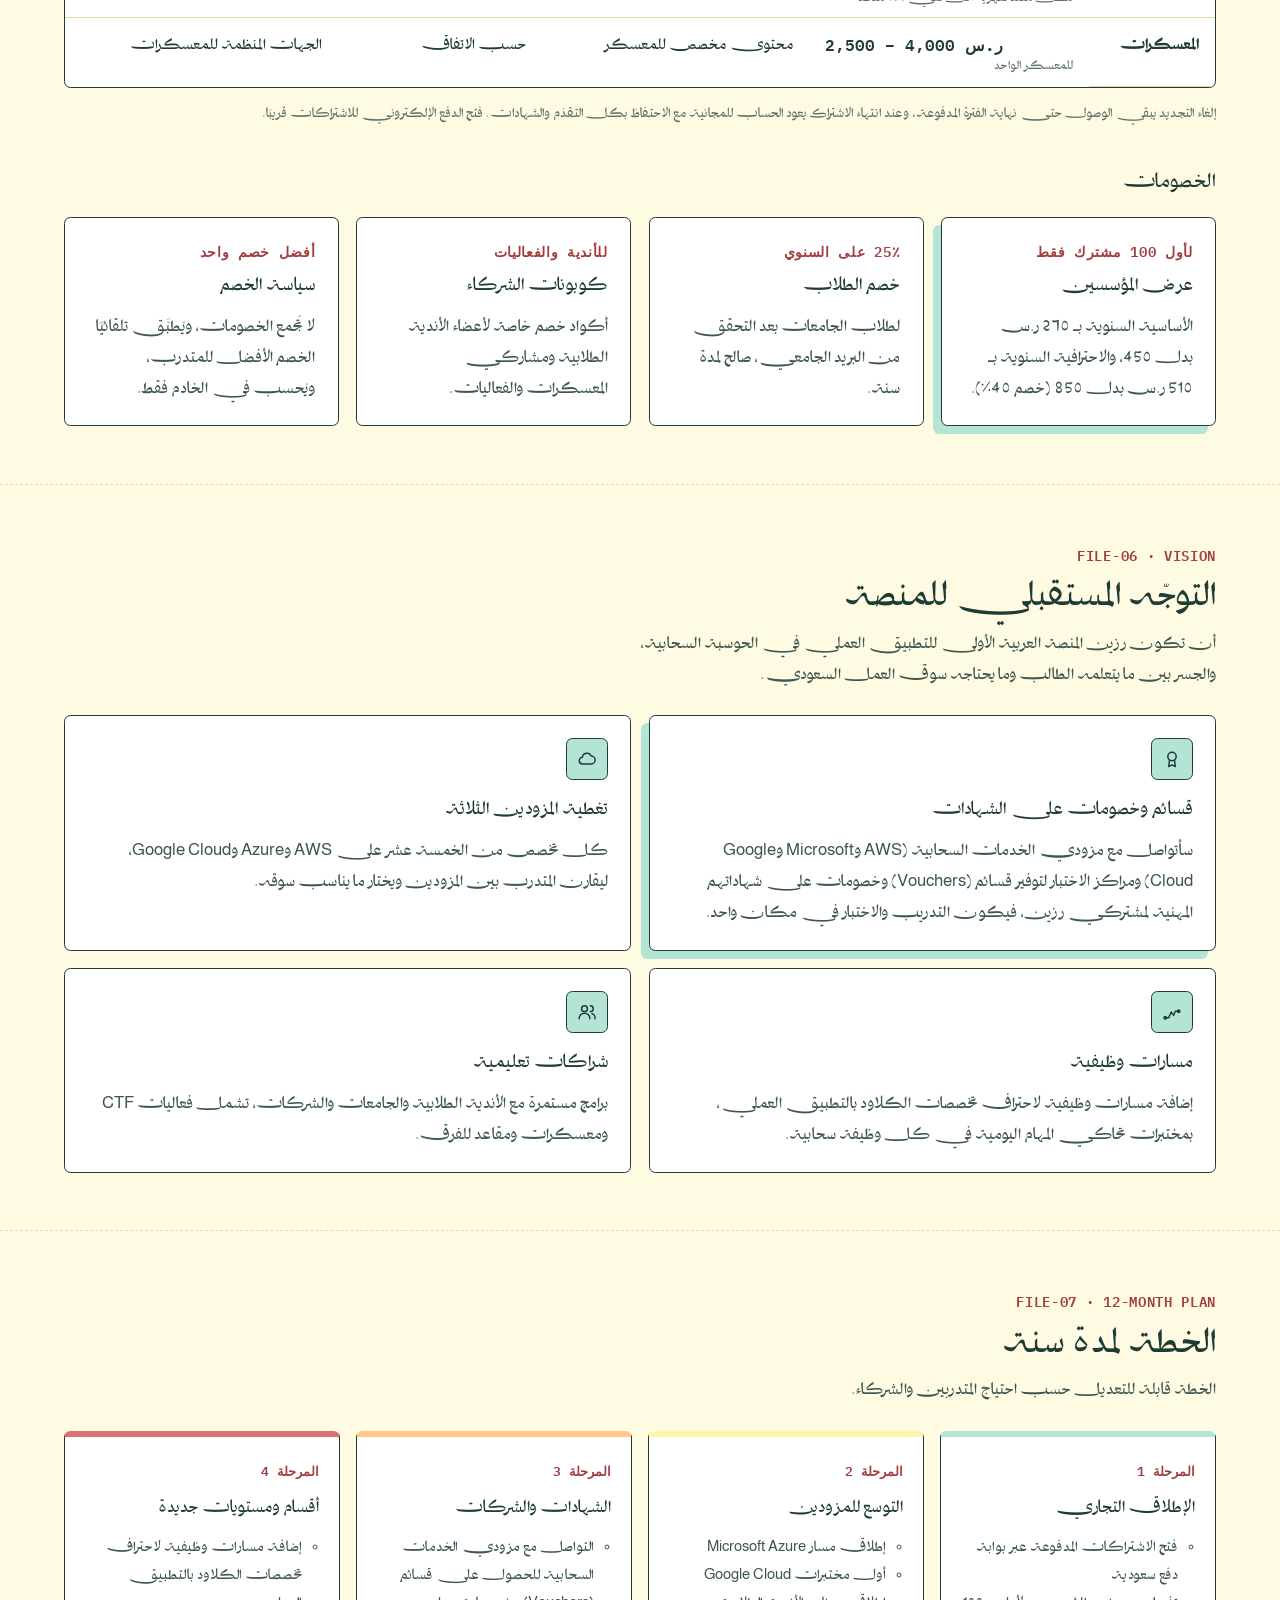
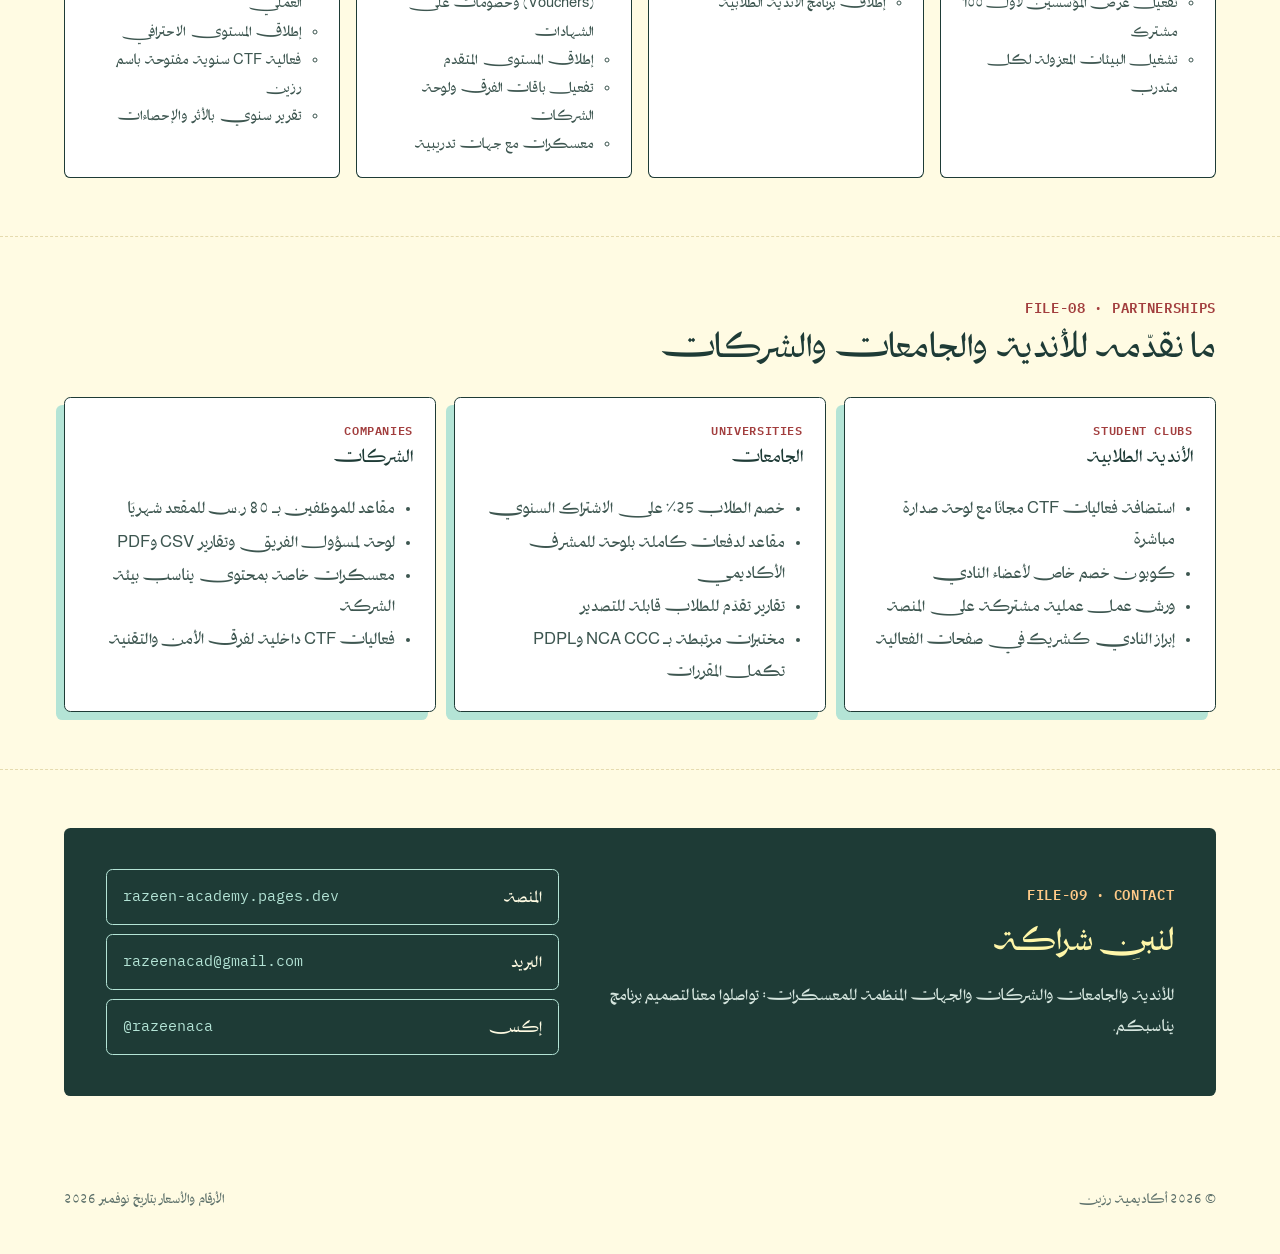
==== commit 56f035cc: "Razeen portfolio: reword career paths item Co-Authored-By: Claude Opus 5.5 <noreply@anthropic.com> C" ====
--- a/razeen/index.html
+++ b/razeen/index.html
@@ -53,10 +53,10 @@
 <div class="grid g4"><article class="card lift"><span class="kick">لأول 100 مشترك فقط</span><h3>عرض المؤسسين</h3><p>الأساسية السنوية بـ 270 ر.س بدل 450، والاحترافية السنوية بـ 510 ر.س بدل 850 (خصم 40٪).</p></article><article class="card"><span class="kick">25٪ على السنوي</span><h3>خصم الطلاب</h3><p>لطلاب الجامعات بعد التحقق من البريد الجامعي، صالح لمدة سنة.</p></article><article class="card"><span class="kick">للأندية والفعاليات</span><h3>كوبونات الشركاء</h3><p>أكواد خصم خاصة لأعضاء الأندية الطلابية ومشاركي المعسكرات والفعاليات.</p></article><article class="card"><span class="kick">أفضل خصم واحد</span><h3>سياسة الخصم</h3><p>لا تُجمع الخصومات، ويُطبَّق تلقائيًا الخصم الأفضل للمتدرب، ويُحسب في الخادم فقط.</p></article></div></div></section>
 <section class="file" id="vision"><div class="wrap">
 <div class="sec-h"><span class="kick">FILE-06 · VISION</span><h2>التوجّه المستقبلي للمنصة</h2><p>أن تكون رزين المنصة العربية الأولى للتطبيق العملي في الحوسبة السحابية، والجسر بين ما يتعلمه الطالب وما يحتاجه سوق العمل السعودي.</p></div>
-<div class="grid g2"><article class="card lift"><div class="ico" aria-hidden="true"><svg viewBox="0 0 24 24" fill="none" stroke="currentColor" stroke-width="1.8" stroke-linecap="round" stroke-linejoin="round"><circle cx="12" cy="9" r="5"/><path d="M9 13.5 8 21l4-2 4 2-1-7.5"/></svg></div><h3>قسائم وخصومات على الشهادات</h3><p>سأتواصل مع مزودي الخدمات السحابية (AWS وMicrosoft وGoogle Cloud) ومراكز الاختبار لتوفير قسائم (Vouchers) وخصومات على شهاداتهم المهنية لمشتركي رزين، فيكون التدريب والاختبار في مكان واحد.</p></article><article class="card"><div class="ico" aria-hidden="true"><svg viewBox="0 0 24 24" fill="none" stroke="currentColor" stroke-width="1.8" stroke-linecap="round" stroke-linejoin="round"><path d="M7 18a4 4 0 0 1-.6-8A5.5 5.5 0 0 1 17 8.5 4.5 4.5 0 0 1 17 18z"/></svg></div><h3>تغطية المزودين الثلاثة</h3><p>كل تخصص من الخمسة عشر على AWS وAzure وGoogle Cloud، ليقارن المتدرب بين المزودين ويختار ما يناسب سوقه.</p></article><article class="card"><div class="ico" aria-hidden="true"><svg viewBox="0 0 24 24" fill="none" stroke="currentColor" stroke-width="1.8" stroke-linecap="round" stroke-linejoin="round"><path d="M4 19h4l3-7 3 4 2-5h4"/><circle cx="4" cy="19" r="1.5"/><circle cx="20" cy="11" r="1.5"/></svg></div><h3>أقسام جديدة مثل المسار الوظيفي</h3><p>أقسام تربط ما يتعلمه المتدرب بالوظائف السحابية في السوق: المسار الوظيفي لكل تخصص، والمهارات والشهادات المطلوبة لكل دور.</p></article><article class="card"><div class="ico" aria-hidden="true"><svg viewBox="0 0 24 24" fill="none" stroke="currentColor" stroke-width="1.8" stroke-linecap="round" stroke-linejoin="round"><circle cx="9" cy="8" r="3.5"/><path d="M2.5 20a6.5 6.5 0 0 1 13 0M16 4.5a3.5 3.5 0 0 1 0 7M18 14a5 5 0 0 1 3.5 6"/></svg></div><h3>شراكات تعليمية</h3><p>برامج مستمرة مع الأندية الطلابية والجامعات والشركات، تشمل فعاليات CTF ومعسكرات ومقاعد للفرق.</p></article></div></div></section>
+<div class="grid g2"><article class="card lift"><div class="ico" aria-hidden="true"><svg viewBox="0 0 24 24" fill="none" stroke="currentColor" stroke-width="1.8" stroke-linecap="round" stroke-linejoin="round"><circle cx="12" cy="9" r="5"/><path d="M9 13.5 8 21l4-2 4 2-1-7.5"/></svg></div><h3>قسائم وخصومات على الشهادات</h3><p>سأتواصل مع مزودي الخدمات السحابية (AWS وMicrosoft وGoogle Cloud) ومراكز الاختبار لتوفير قسائم (Vouchers) وخصومات على شهاداتهم المهنية لمشتركي رزين، فيكون التدريب والاختبار في مكان واحد.</p></article><article class="card"><div class="ico" aria-hidden="true"><svg viewBox="0 0 24 24" fill="none" stroke="currentColor" stroke-width="1.8" stroke-linecap="round" stroke-linejoin="round"><path d="M7 18a4 4 0 0 1-.6-8A5.5 5.5 0 0 1 17 8.5 4.5 4.5 0 0 1 17 18z"/></svg></div><h3>تغطية المزودين الثلاثة</h3><p>كل تخصص من الخمسة عشر على AWS وAzure وGoogle Cloud، ليقارن المتدرب بين المزودين ويختار ما يناسب سوقه.</p></article><article class="card"><div class="ico" aria-hidden="true"><svg viewBox="0 0 24 24" fill="none" stroke="currentColor" stroke-width="1.8" stroke-linecap="round" stroke-linejoin="round"><path d="M4 19h4l3-7 3 4 2-5h4"/><circle cx="4" cy="19" r="1.5"/><circle cx="20" cy="11" r="1.5"/></svg></div><h3>مسارات وظيفية</h3><p>إضافة مسارات وظيفية لاحتراف تخصصات الكلاود بالتطبيق العملي، بمختبرات تحاكي المهام اليومية في كل وظيفة سحابية.</p></article><article class="card"><div class="ico" aria-hidden="true"><svg viewBox="0 0 24 24" fill="none" stroke="currentColor" stroke-width="1.8" stroke-linecap="round" stroke-linejoin="round"><circle cx="9" cy="8" r="3.5"/><path d="M2.5 20a6.5 6.5 0 0 1 13 0M16 4.5a3.5 3.5 0 0 1 0 7M18 14a5 5 0 0 1 3.5 6"/></svg></div><h3>شراكات تعليمية</h3><p>برامج مستمرة مع الأندية الطلابية والجامعات والشركات، تشمل فعاليات CTF ومعسكرات ومقاعد للفرق.</p></article></div></div></section>
 <section class="file" id="roadmap"><div class="wrap">
 <div class="sec-h"><span class="kick">FILE-07 · 12-MONTH PLAN</span><h2>الخطة لمدة سنة</h2><p>الخطة قابلة للتعديل حسب احتياج المتدربين والشركاء.</p></div>
-<ol class="road" style="list-style:none;padding:0;margin:0"><li class="q"><span class="when">المرحلة 1</span><h3>الإطلاق التجاري</h3><ul><li>فتح الاشتراكات المدفوعة عبر بوابة دفع سعودية</li><li>تفعيل عرض المؤسسين لأول 100 مشترك</li><li>تشغيل البيئات المعزولة لكل متدرب</li></ul></li><li class="q"><span class="when">المرحلة 2</span><h3>التوسع للمزودين</h3><ul><li>إطلاق مسار Microsoft Azure</li><li>أول مختبرات Google Cloud</li><li>إطلاق برنامج الأندية الطلابية</li></ul></li><li class="q"><span class="when">المرحلة 3</span><h3>الشهادات والشركات</h3><ul><li>التواصل مع مزودي الخدمات السحابية للحصول على قسائم (Vouchers) وخصومات على الشهادات</li><li>إطلاق المستوى المتقدم</li><li>تفعيل باقات الفرق ولوحة الشركات</li><li>معسكرات مع جهات تدريبية</li></ul></li><li class="q"><span class="when">المرحلة 4</span><h3>أقسام ومستويات جديدة</h3><ul><li>إضافة أقسام جديدة للموقع مثل المسار الوظيفي وغيرها</li><li>إطلاق المستوى الاحترافي</li><li>فعالية CTF سنوية مفتوحة باسم رزين</li><li>تقرير سنوي بالأثر والإحصاءات</li></ul></li></ol></div></section>
+<ol class="road" style="list-style:none;padding:0;margin:0"><li class="q"><span class="when">المرحلة 1</span><h3>الإطلاق التجاري</h3><ul><li>فتح الاشتراكات المدفوعة عبر بوابة دفع سعودية</li><li>تفعيل عرض المؤسسين لأول 100 مشترك</li><li>تشغيل البيئات المعزولة لكل متدرب</li></ul></li><li class="q"><span class="when">المرحلة 2</span><h3>التوسع للمزودين</h3><ul><li>إطلاق مسار Microsoft Azure</li><li>أول مختبرات Google Cloud</li><li>إطلاق برنامج الأندية الطلابية</li></ul></li><li class="q"><span class="when">المرحلة 3</span><h3>الشهادات والشركات</h3><ul><li>التواصل مع مزودي الخدمات السحابية للحصول على قسائم (Vouchers) وخصومات على الشهادات</li><li>إطلاق المستوى المتقدم</li><li>تفعيل باقات الفرق ولوحة الشركات</li><li>معسكرات مع جهات تدريبية</li></ul></li><li class="q"><span class="when">المرحلة 4</span><h3>أقسام ومستويات جديدة</h3><ul><li>إضافة مسارات وظيفية لاحتراف تخصصات الكلاود بالتطبيق العملي</li><li>إطلاق المستوى الاحترافي</li><li>فعالية CTF سنوية مفتوحة باسم رزين</li><li>تقرير سنوي بالأثر والإحصاءات</li></ul></li></ol></div></section>
 <section class="file partner" id="partners"><div class="wrap">
 <div class="sec-h"><span class="kick">FILE-08 · PARTNERSHIPS</span><h2>ما نقدّمه للأندية والجامعات والشركات</h2></div>
 <div class="grid g3"><article class="card lift"><span class="for">STUDENT CLUBS</span><h3>الأندية الطلابية</h3><ul><li>استضافة فعاليات CTF مجانًا مع لوحة صدارة مباشرة</li><li>كوبون خصم خاص لأعضاء النادي</li><li>ورش عمل عملية مشتركة على المنصة</li><li>إبراز النادي كشريك في صفحات الفعالية</li></ul></article><article class="card lift"><span class="for">UNIVERSITIES</span><h3>الجامعات</h3><ul><li>خصم الطلاب 25٪ على الاشتراك السنوي</li><li>مقاعد لدفعات كاملة بلوحة للمشرف الأكاديمي</li><li>تقارير تقدّم للطلاب قابلة للتصدير</li><li>مختبرات مرتبطة بـ NCA CCC وPDPL تكمل المقررات</li></ul></article><article class="card lift"><span class="for">COMPANIES</span><h3>الشركات</h3><ul><li>مقاعد للموظفين بـ 80 ر.س للمقعد شهريًا</li><li>لوحة لمسؤول الفريق وتقارير CSV وPDF</li><li>معسكرات خاصة بمحتوى يناسب بيئة الشركة</li><li>فعاليات CTF داخلية لفرق الأمن والتقنية</li></ul></article></div></div></section>
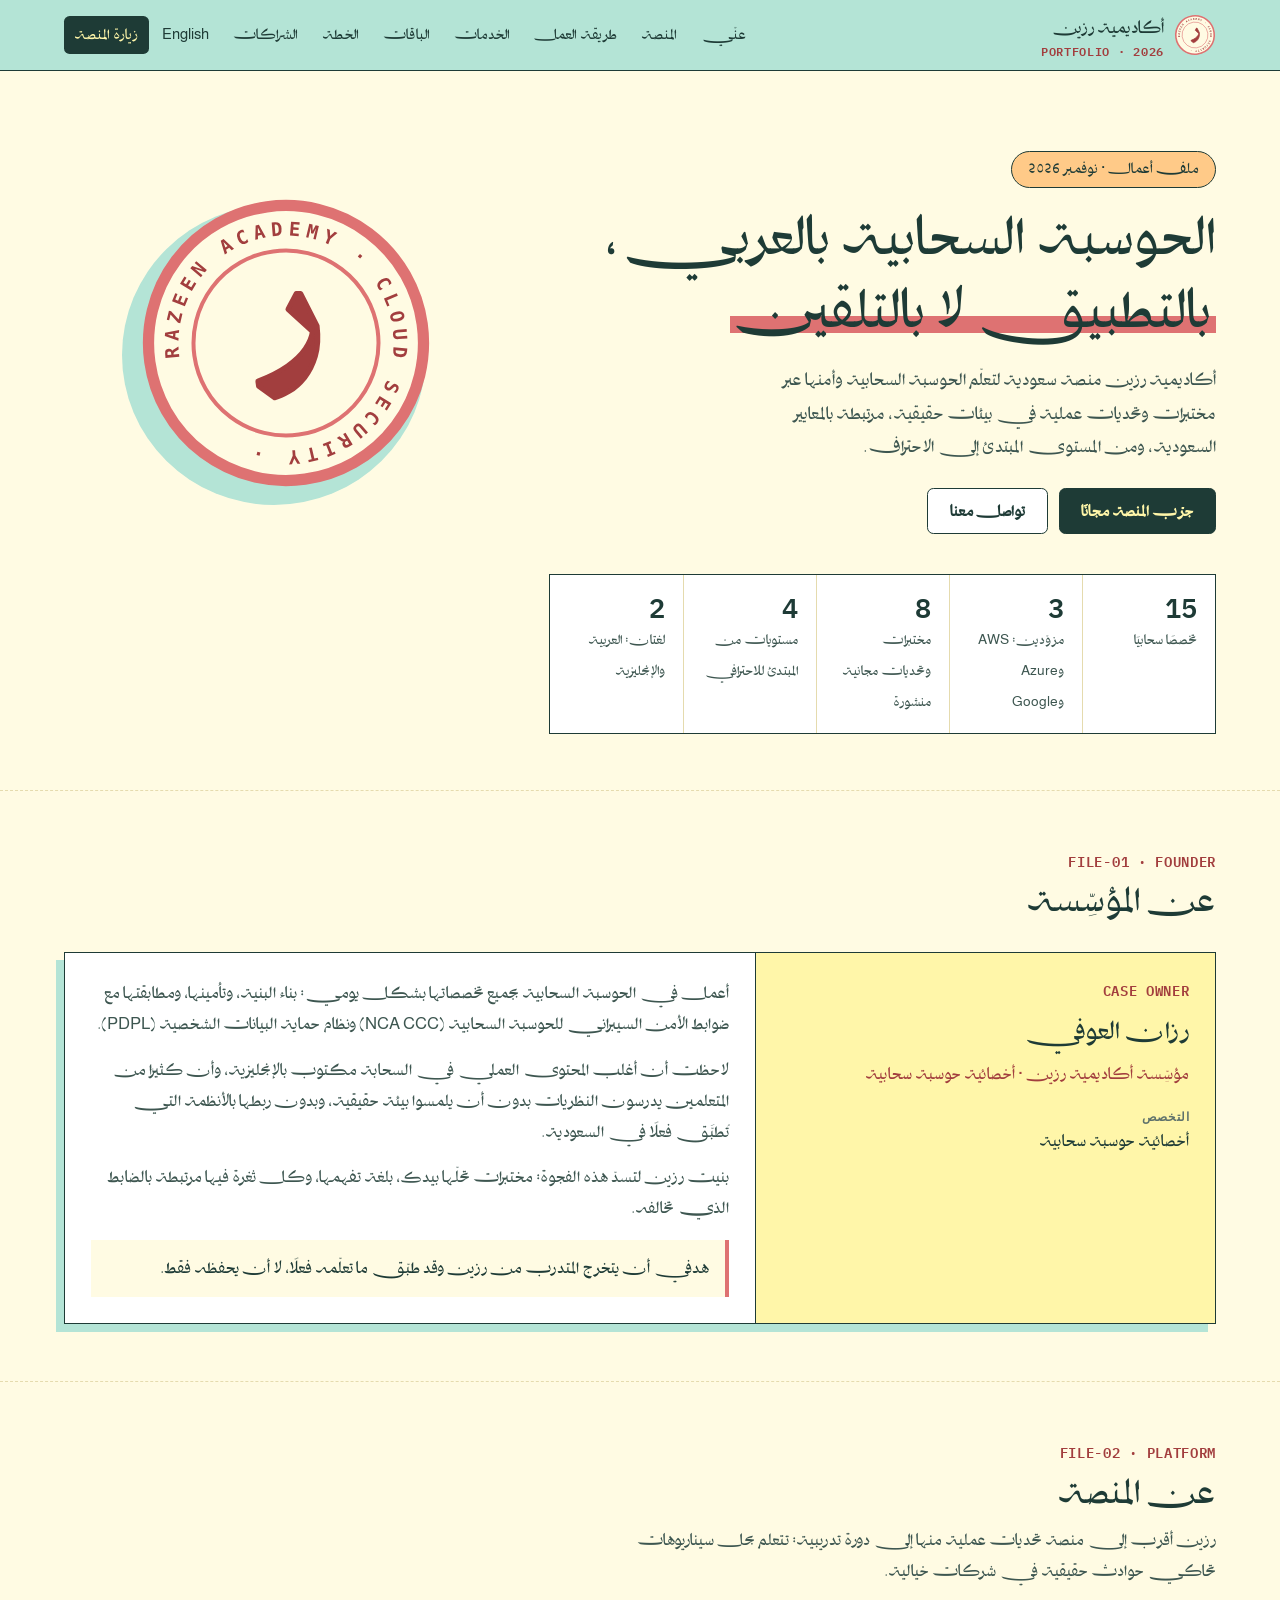
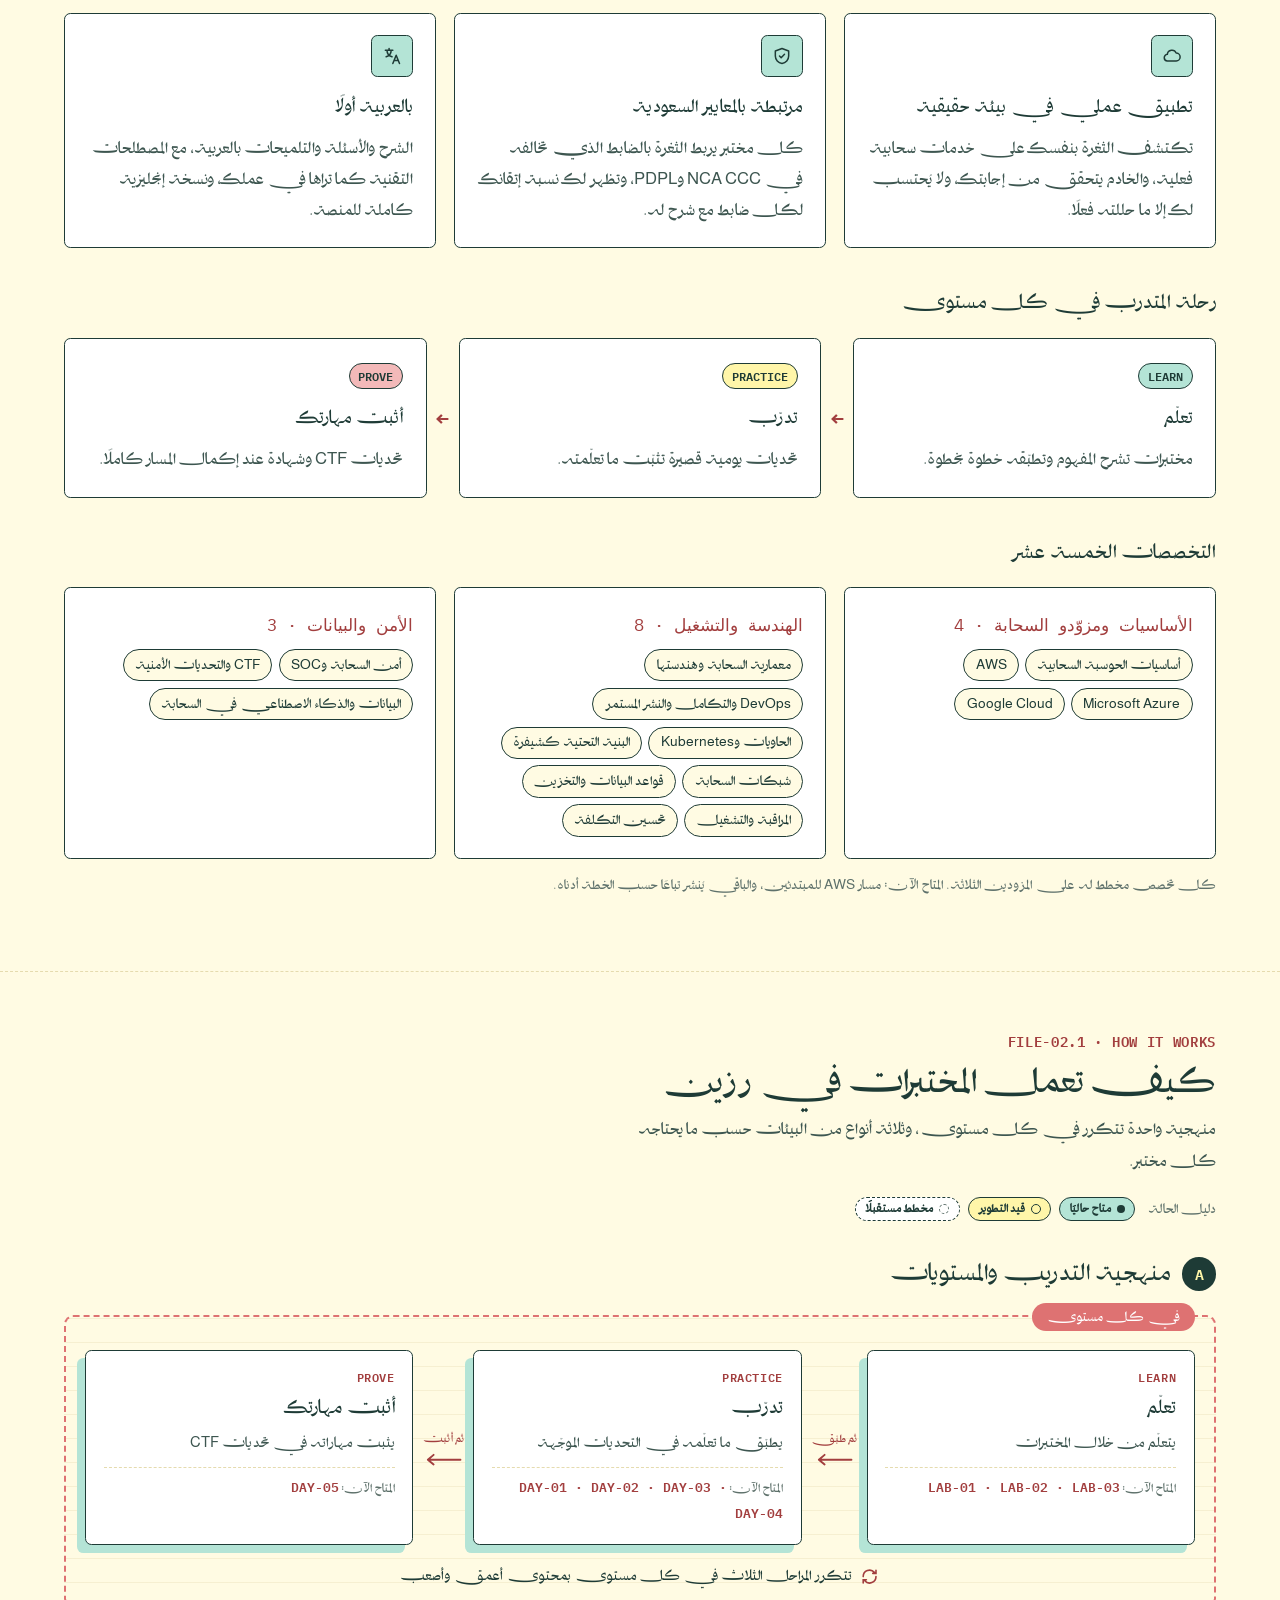
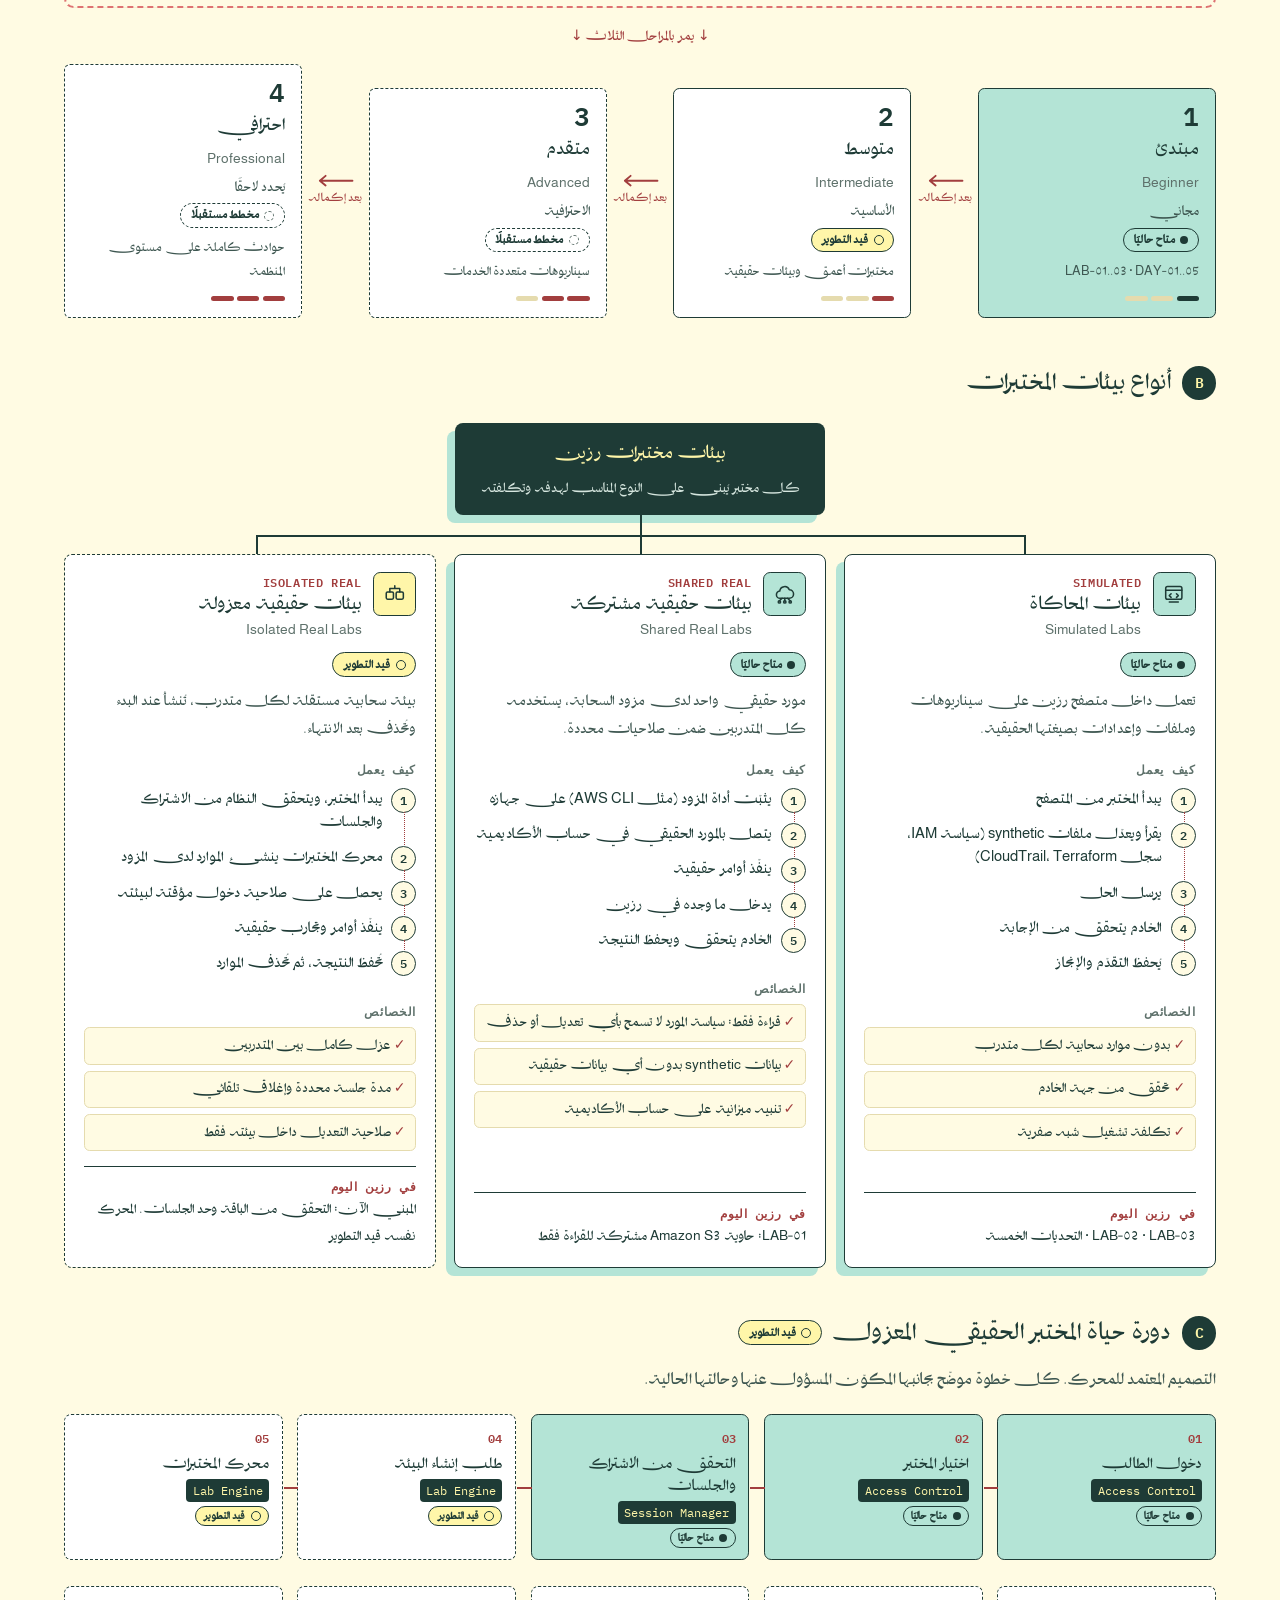
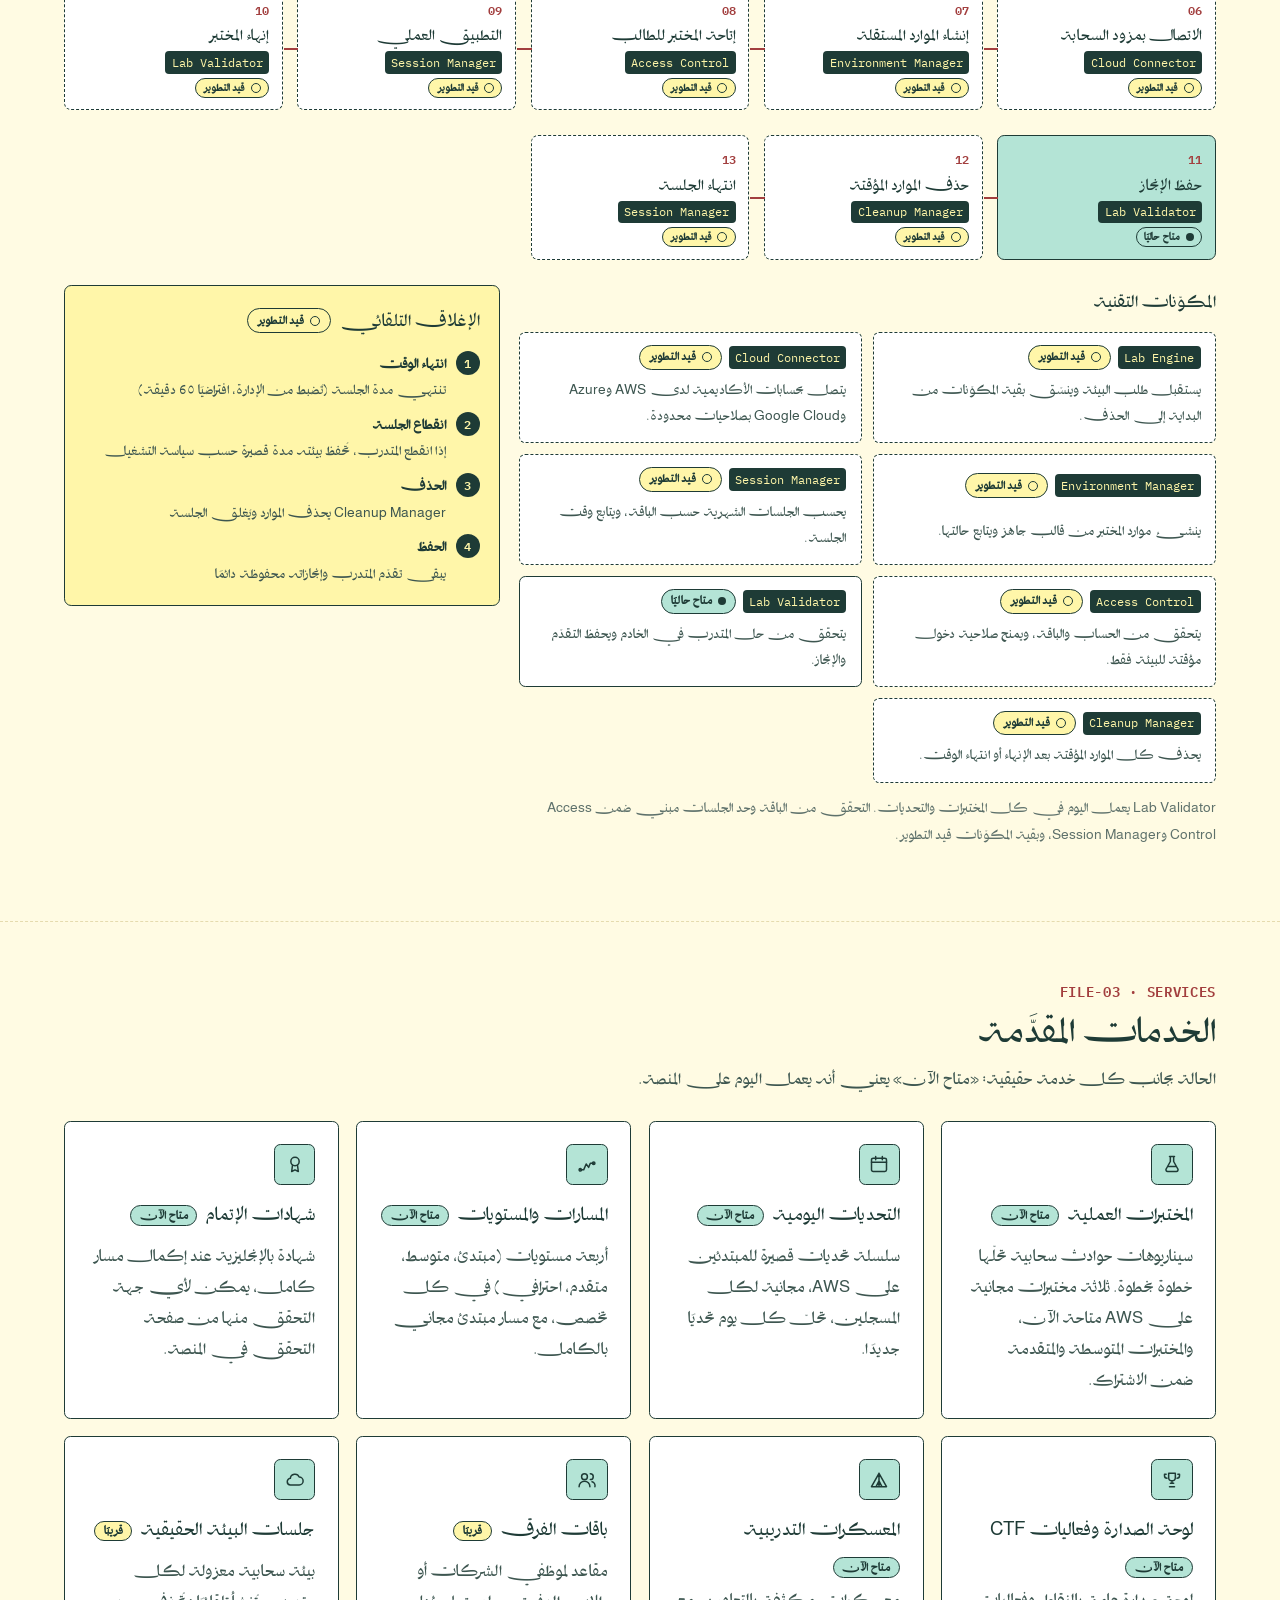
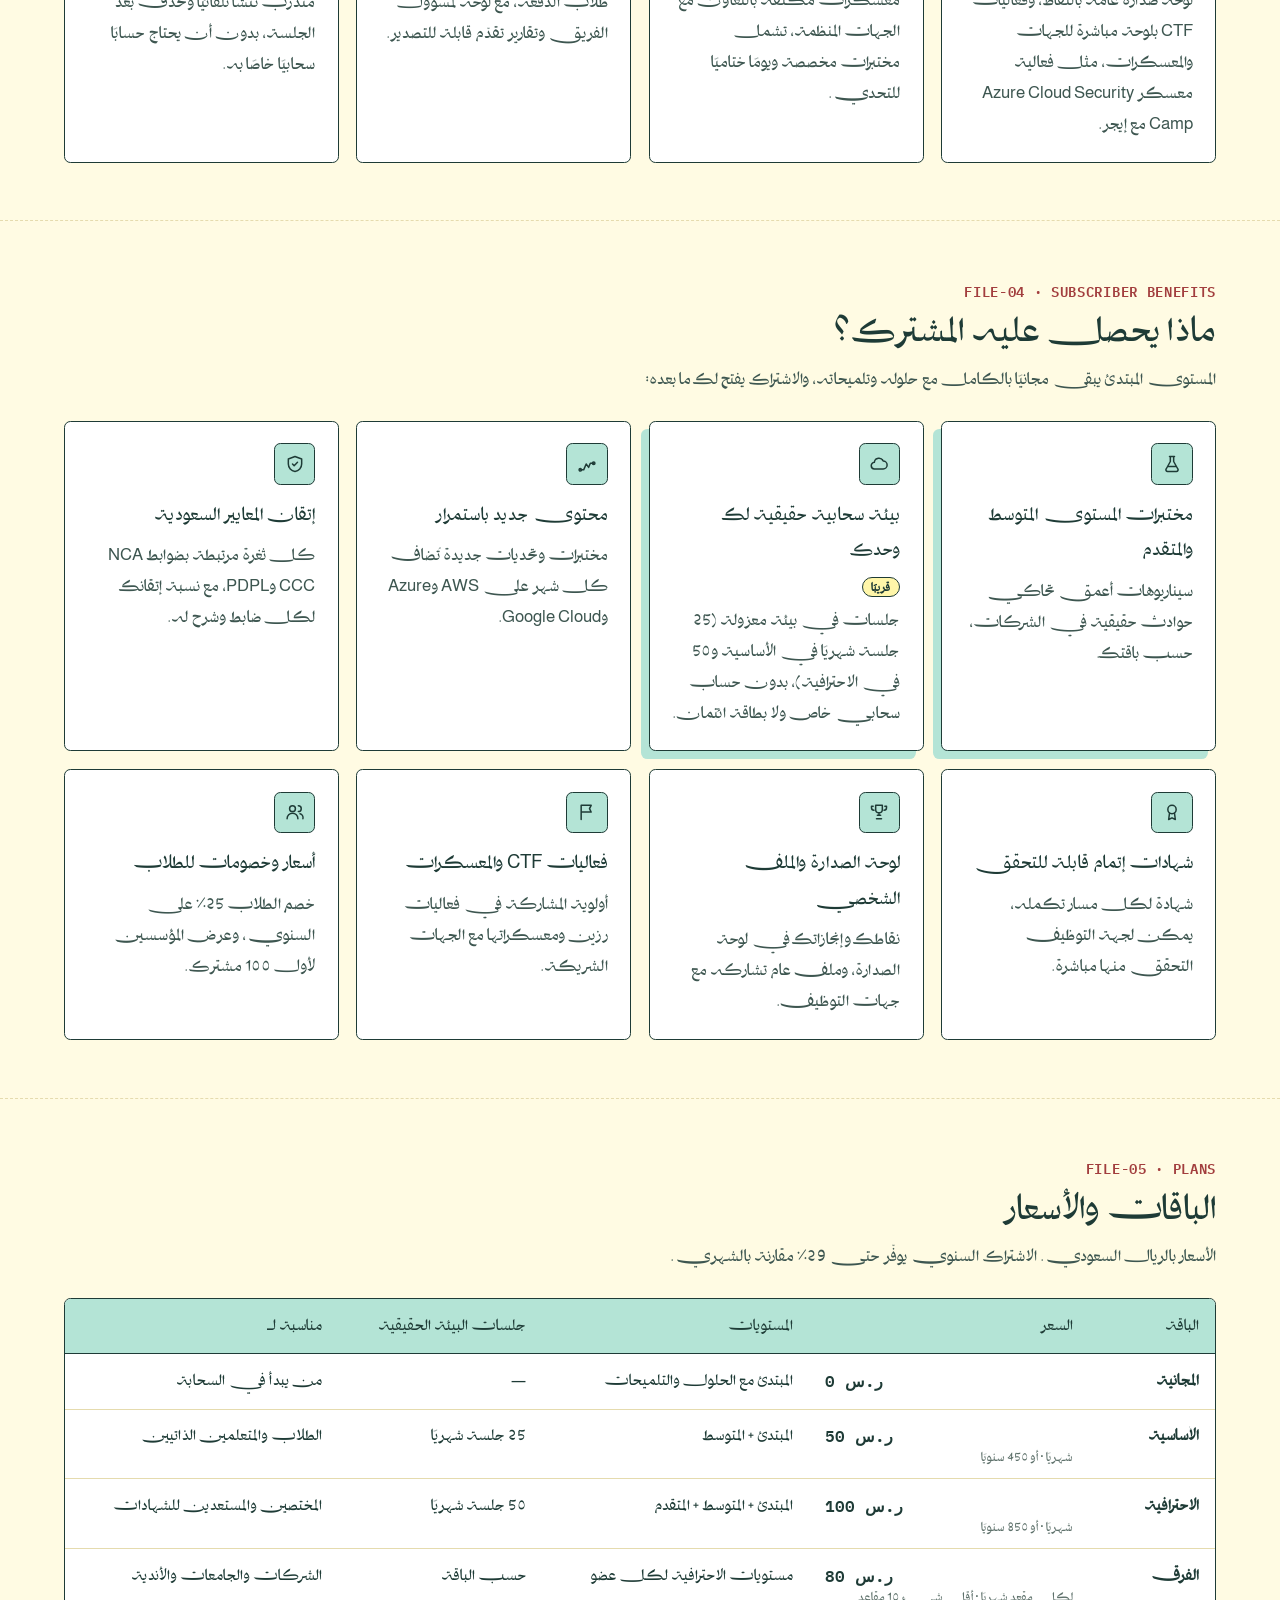
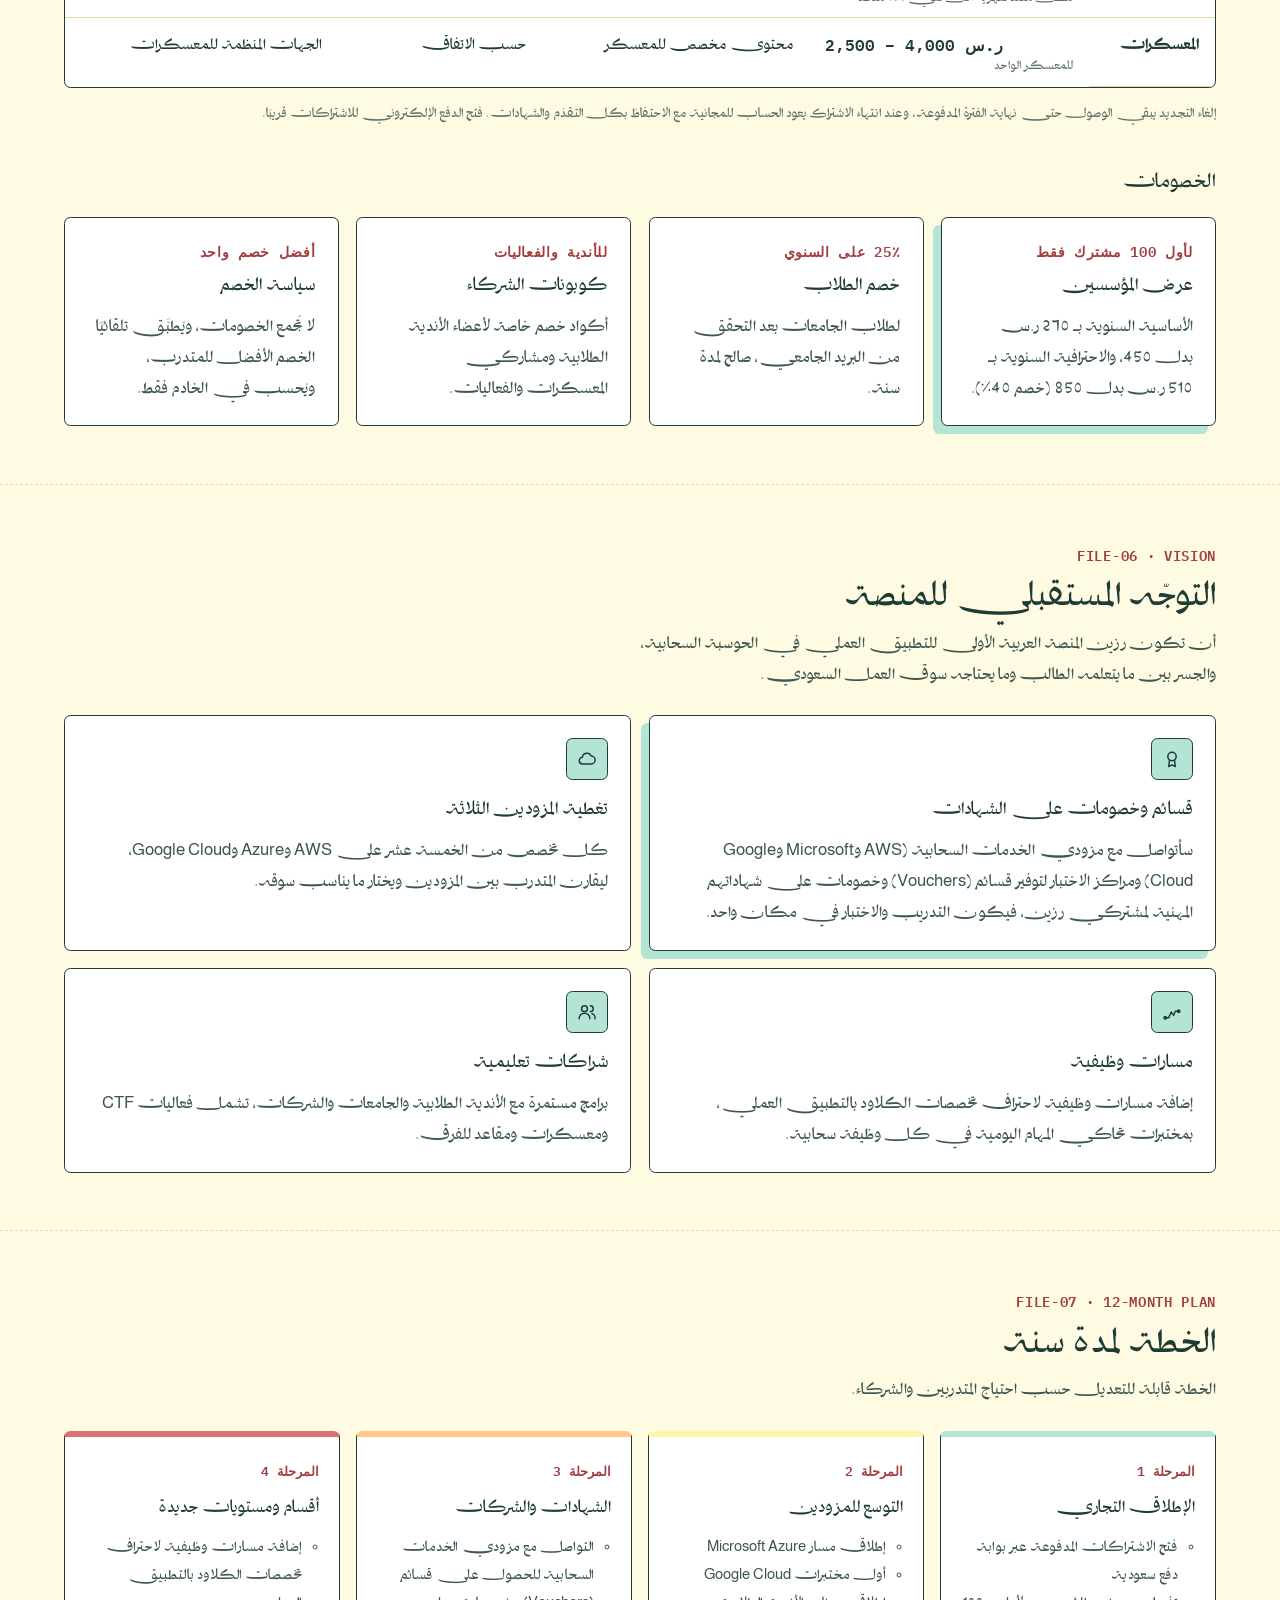
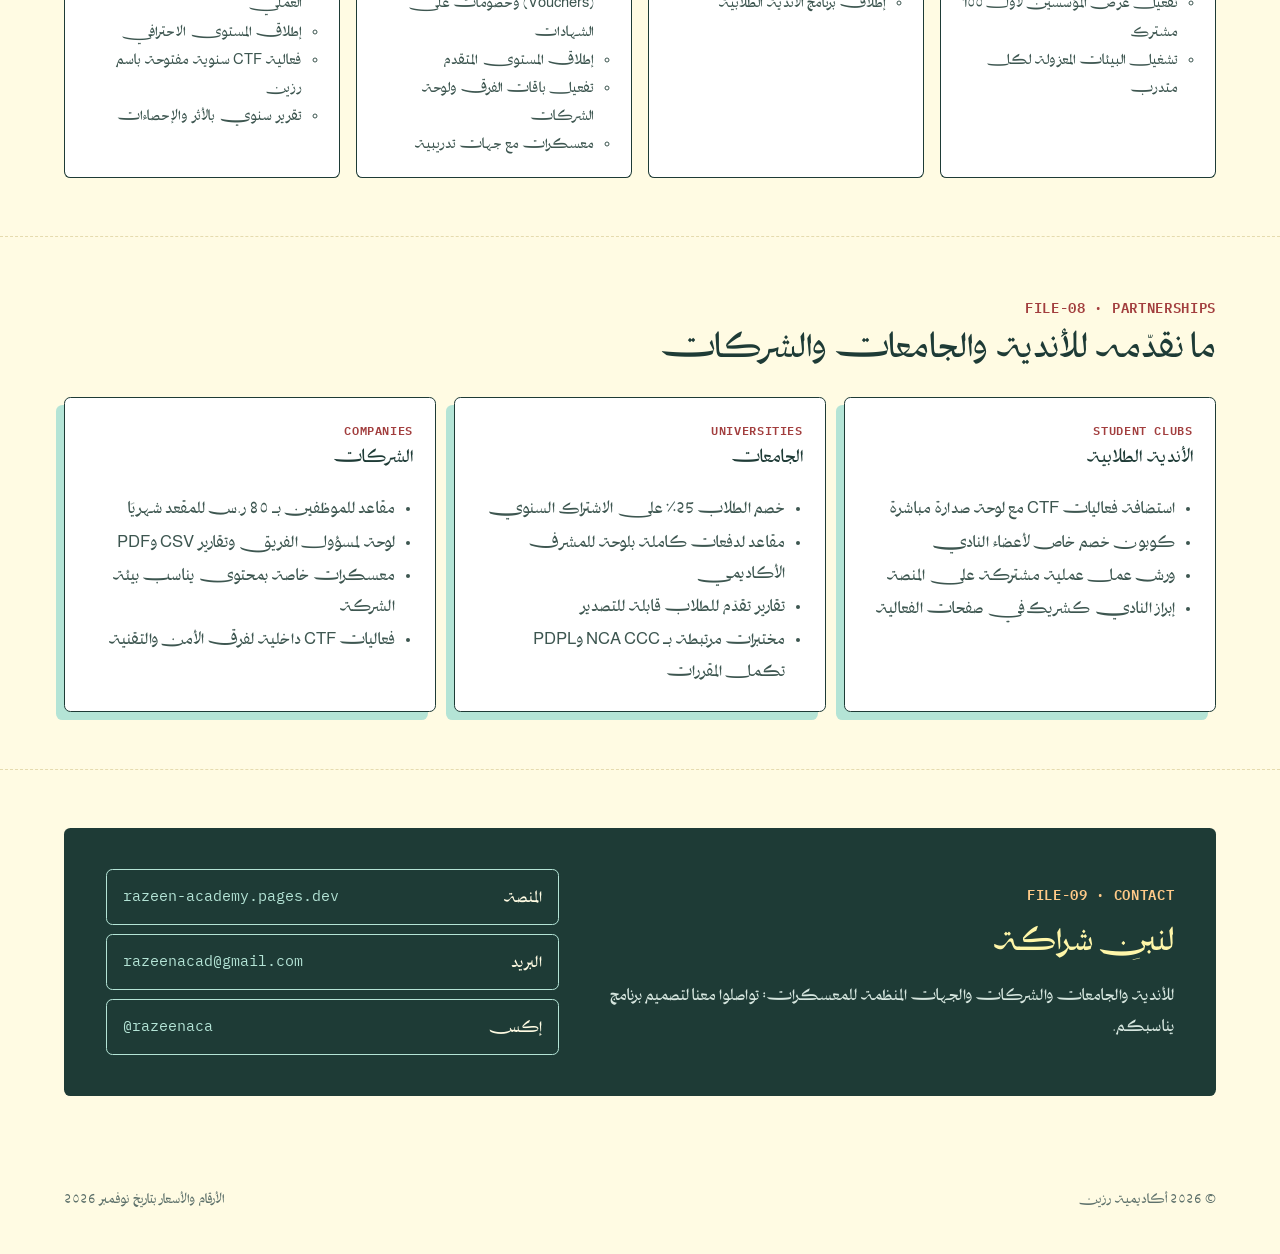
==== commit dd8cb14c: "Razeen portfolio: drop 'free' from student clubs CTF hosting Co-Authored-By: Claude Opus 5.5 <norepl" ====
--- a/razeen/index.html
+++ b/razeen/index.html
@@ -59,7 +59,7 @@
 <ol class="road" style="list-style:none;padding:0;margin:0"><li class="q"><span class="when">المرحلة 1</span><h3>الإطلاق التجاري</h3><ul><li>فتح الاشتراكات المدفوعة عبر بوابة دفع سعودية</li><li>تفعيل عرض المؤسسين لأول 100 مشترك</li><li>تشغيل البيئات المعزولة لكل متدرب</li></ul></li><li class="q"><span class="when">المرحلة 2</span><h3>التوسع للمزودين</h3><ul><li>إطلاق مسار Microsoft Azure</li><li>أول مختبرات Google Cloud</li><li>إطلاق برنامج الأندية الطلابية</li></ul></li><li class="q"><span class="when">المرحلة 3</span><h3>الشهادات والشركات</h3><ul><li>التواصل مع مزودي الخدمات السحابية للحصول على قسائم (Vouchers) وخصومات على الشهادات</li><li>إطلاق المستوى المتقدم</li><li>تفعيل باقات الفرق ولوحة الشركات</li><li>معسكرات مع جهات تدريبية</li></ul></li><li class="q"><span class="when">المرحلة 4</span><h3>أقسام ومستويات جديدة</h3><ul><li>إضافة مسارات وظيفية لاحتراف تخصصات الكلاود بالتطبيق العملي</li><li>إطلاق المستوى الاحترافي</li><li>فعالية CTF سنوية مفتوحة باسم رزين</li><li>تقرير سنوي بالأثر والإحصاءات</li></ul></li></ol></div></section>
 <section class="file partner" id="partners"><div class="wrap">
 <div class="sec-h"><span class="kick">FILE-08 · PARTNERSHIPS</span><h2>ما نقدّمه للأندية والجامعات والشركات</h2></div>
-<div class="grid g3"><article class="card lift"><span class="for">STUDENT CLUBS</span><h3>الأندية الطلابية</h3><ul><li>استضافة فعاليات CTF مجانًا مع لوحة صدارة مباشرة</li><li>كوبون خصم خاص لأعضاء النادي</li><li>ورش عمل عملية مشتركة على المنصة</li><li>إبراز النادي كشريك في صفحات الفعالية</li></ul></article><article class="card lift"><span class="for">UNIVERSITIES</span><h3>الجامعات</h3><ul><li>خصم الطلاب 25٪ على الاشتراك السنوي</li><li>مقاعد لدفعات كاملة بلوحة للمشرف الأكاديمي</li><li>تقارير تقدّم للطلاب قابلة للتصدير</li><li>مختبرات مرتبطة بـ NCA CCC وPDPL تكمل المقررات</li></ul></article><article class="card lift"><span class="for">COMPANIES</span><h3>الشركات</h3><ul><li>مقاعد للموظفين بـ 80 ر.س للمقعد شهريًا</li><li>لوحة لمسؤول الفريق وتقارير CSV وPDF</li><li>معسكرات خاصة بمحتوى يناسب بيئة الشركة</li><li>فعاليات CTF داخلية لفرق الأمن والتقنية</li></ul></article></div></div></section>
+<div class="grid g3"><article class="card lift"><span class="for">STUDENT CLUBS</span><h3>الأندية الطلابية</h3><ul><li>استضافة فعاليات CTF مع لوحة صدارة مباشرة</li><li>كوبون خصم خاص لأعضاء النادي</li><li>ورش عمل عملية مشتركة على المنصة</li><li>إبراز النادي كشريك في صفحات الفعالية</li></ul></article><article class="card lift"><span class="for">UNIVERSITIES</span><h3>الجامعات</h3><ul><li>خصم الطلاب 25٪ على الاشتراك السنوي</li><li>مقاعد لدفعات كاملة بلوحة للمشرف الأكاديمي</li><li>تقارير تقدّم للطلاب قابلة للتصدير</li><li>مختبرات مرتبطة بـ NCA CCC وPDPL تكمل المقررات</li></ul></article><article class="card lift"><span class="for">COMPANIES</span><h3>الشركات</h3><ul><li>مقاعد للموظفين بـ 80 ر.س للمقعد شهريًا</li><li>لوحة لمسؤول الفريق وتقارير CSV وPDF</li><li>معسكرات خاصة بمحتوى يناسب بيئة الشركة</li><li>فعاليات CTF داخلية لفرق الأمن والتقنية</li></ul></article></div></div></section>
 <section class="file" id="contact"><div class="wrap">
 <div class="contact"><div><span class="kick" style="color:var(--peach)">FILE-09 · CONTACT</span><h2>لنبنِ شراكة</h2><p>للأندية والجامعات والشركات والجهات المنظمة للمعسكرات: تواصلوا معنا لتصميم برنامج يناسبكم.</p></div>
 <div class="links"><a href="https://razeen-academy.pages.dev" target="_blank" rel="noopener"><b>المنصة</b><span>razeen-academy.pages.dev</span></a><a href="mailto:razeenacad@gmail.com"><b>البريد</b><span>razeenacad@gmail.com</span></a><a href="https://x.com/razeenaca" target="_blank" rel="noopener"><b>إكس</b><span>@razeenaca</span></a></div></div></div></section>
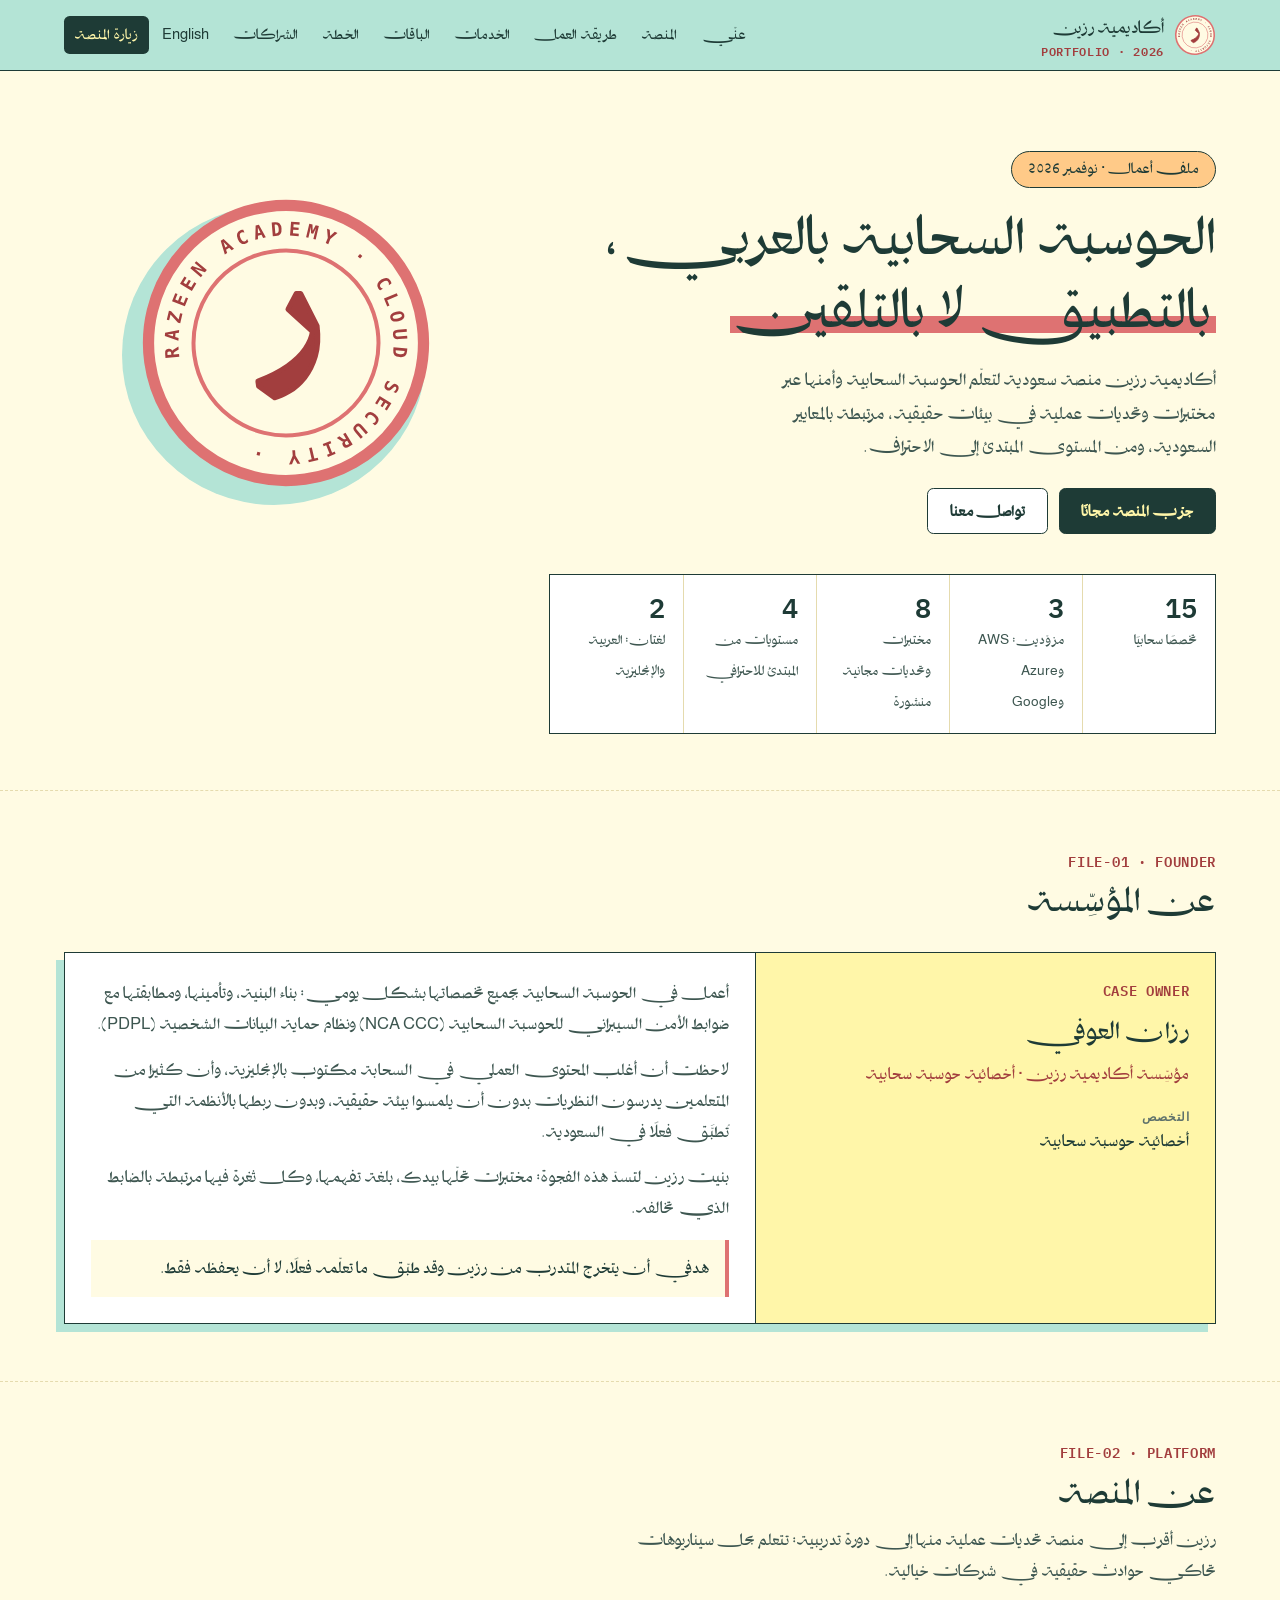
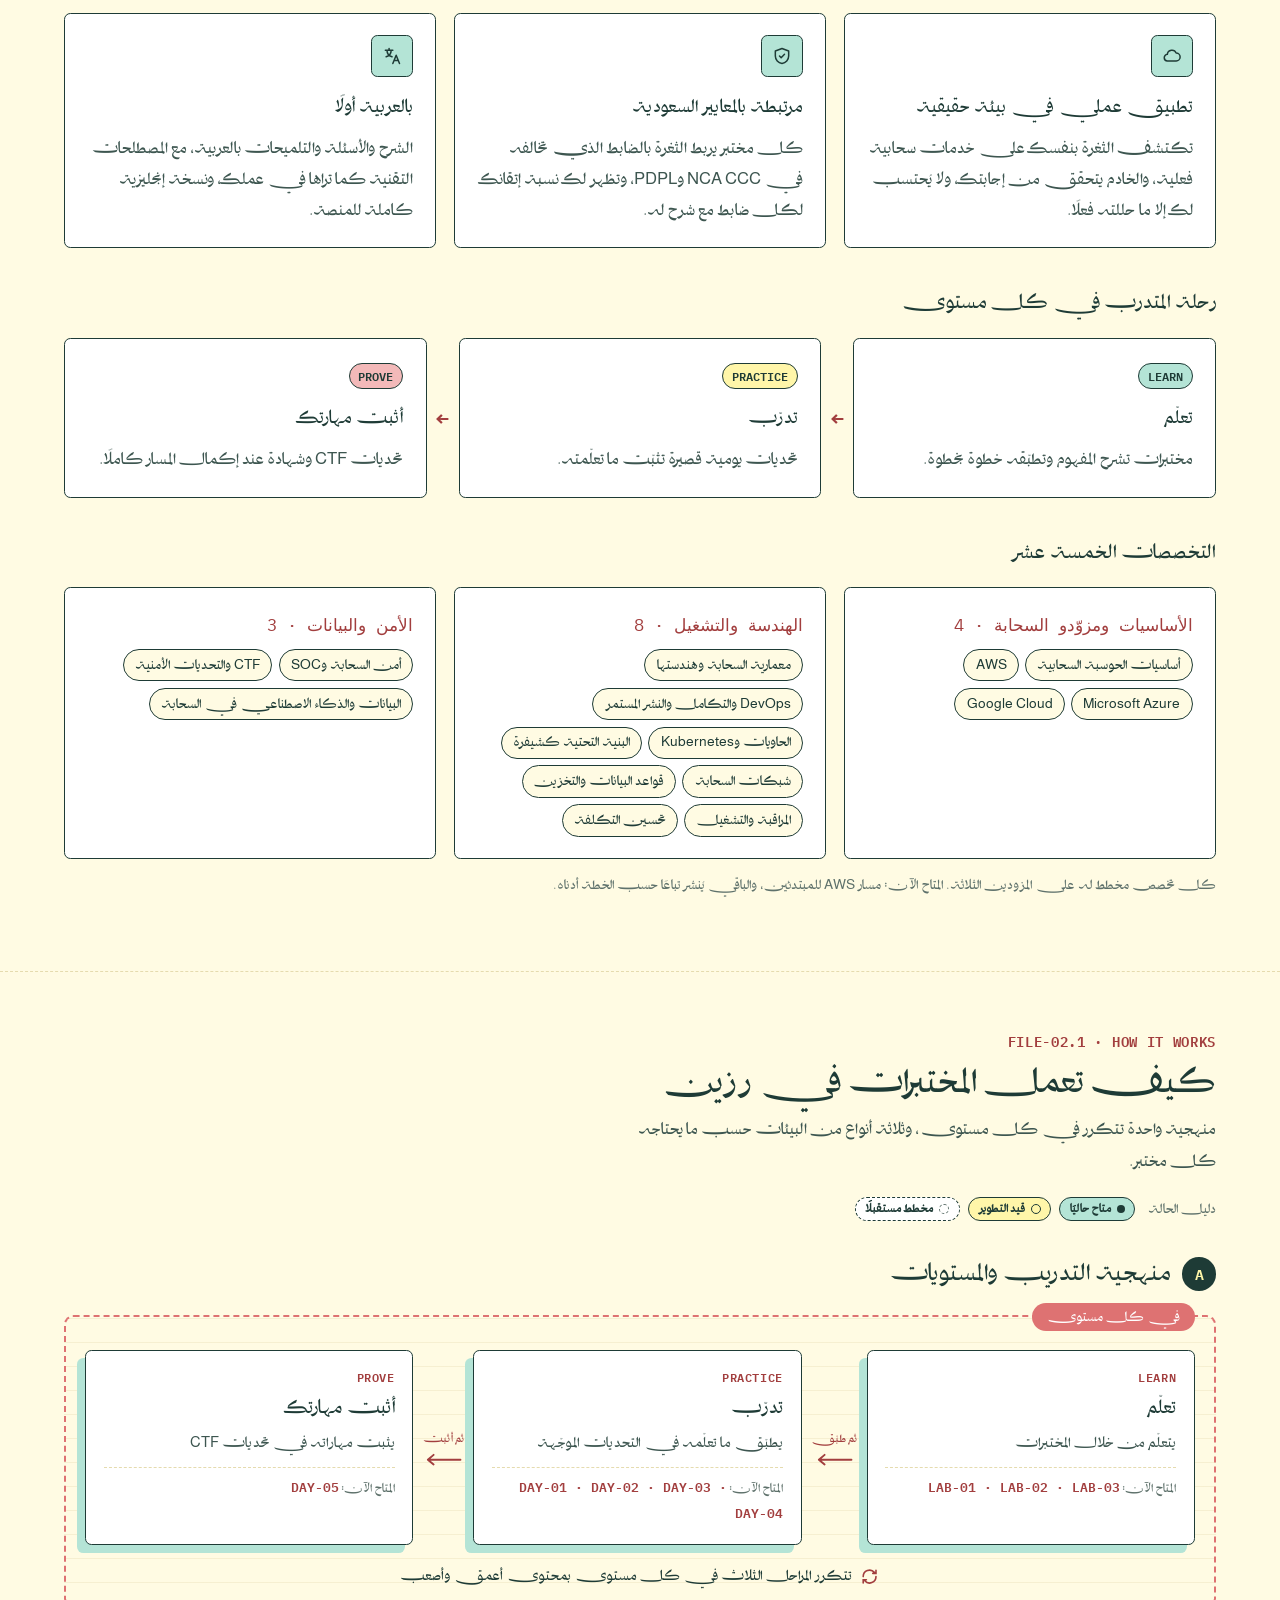
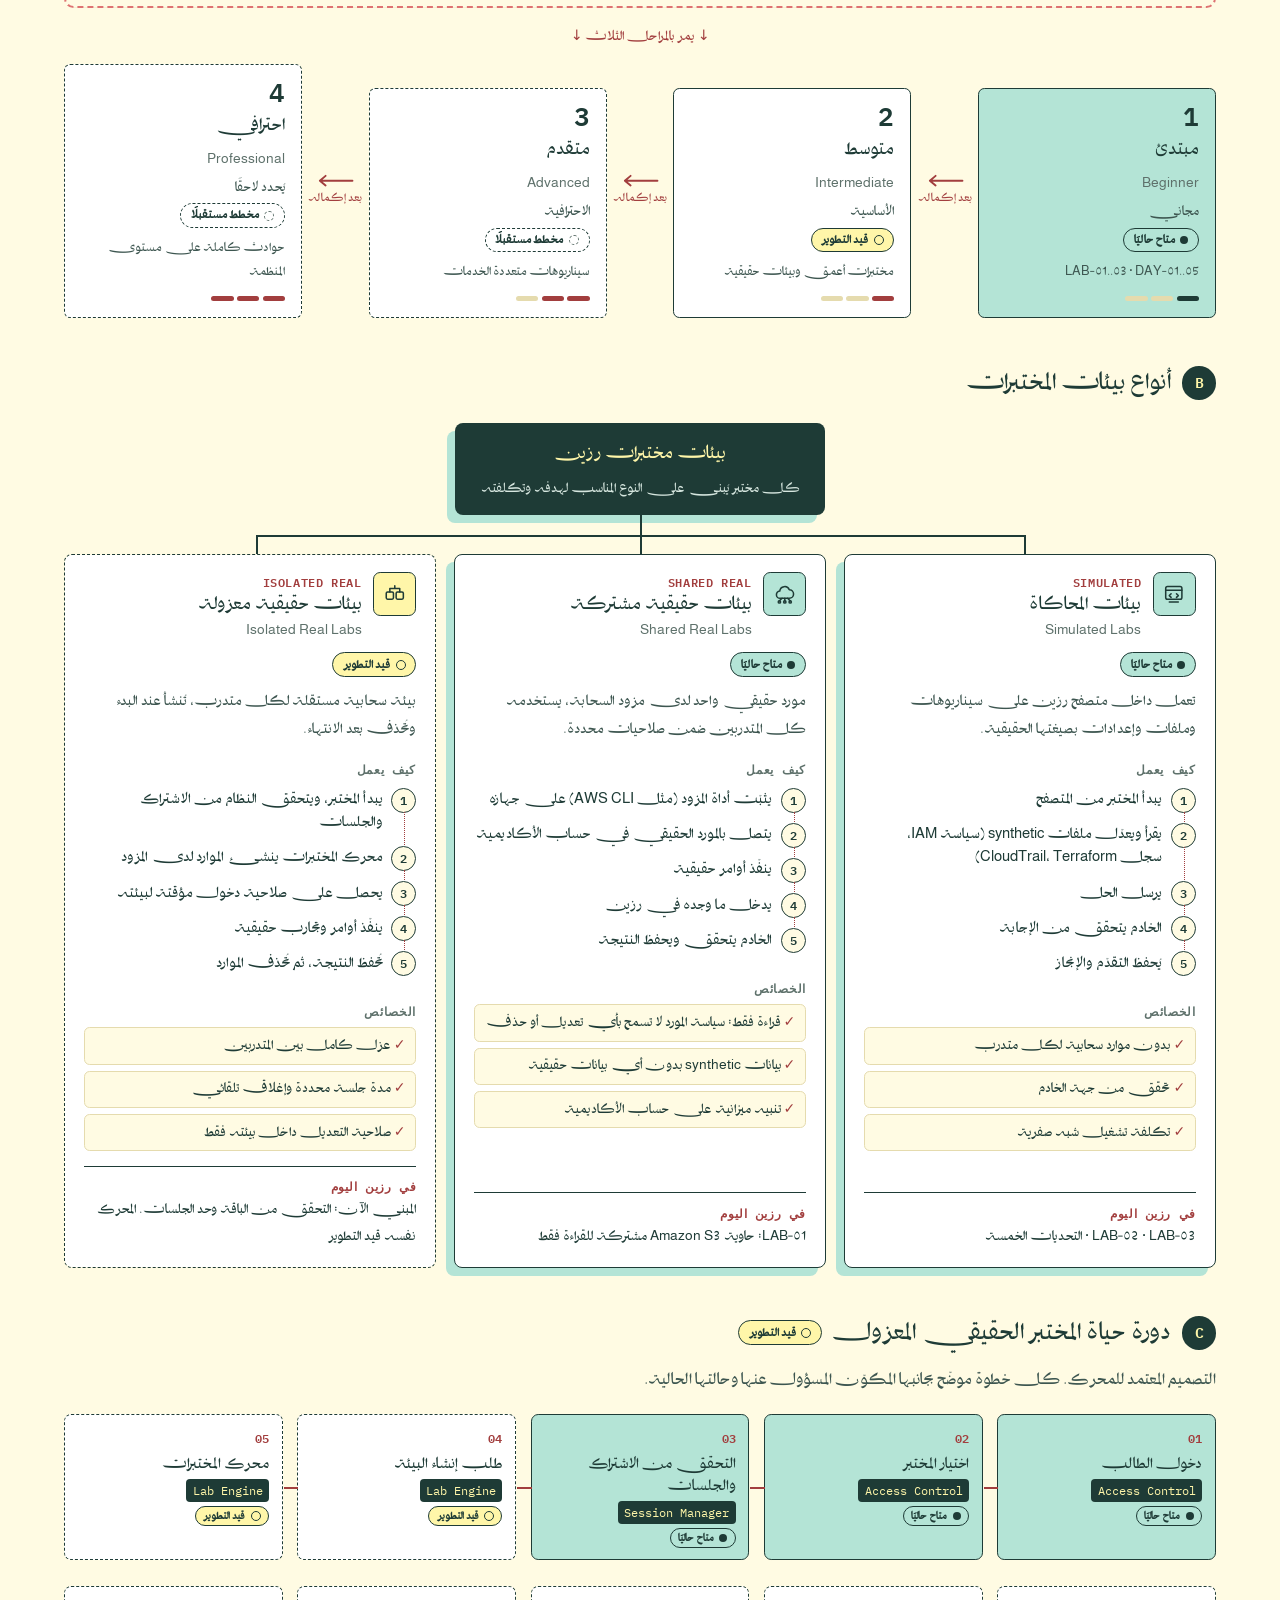
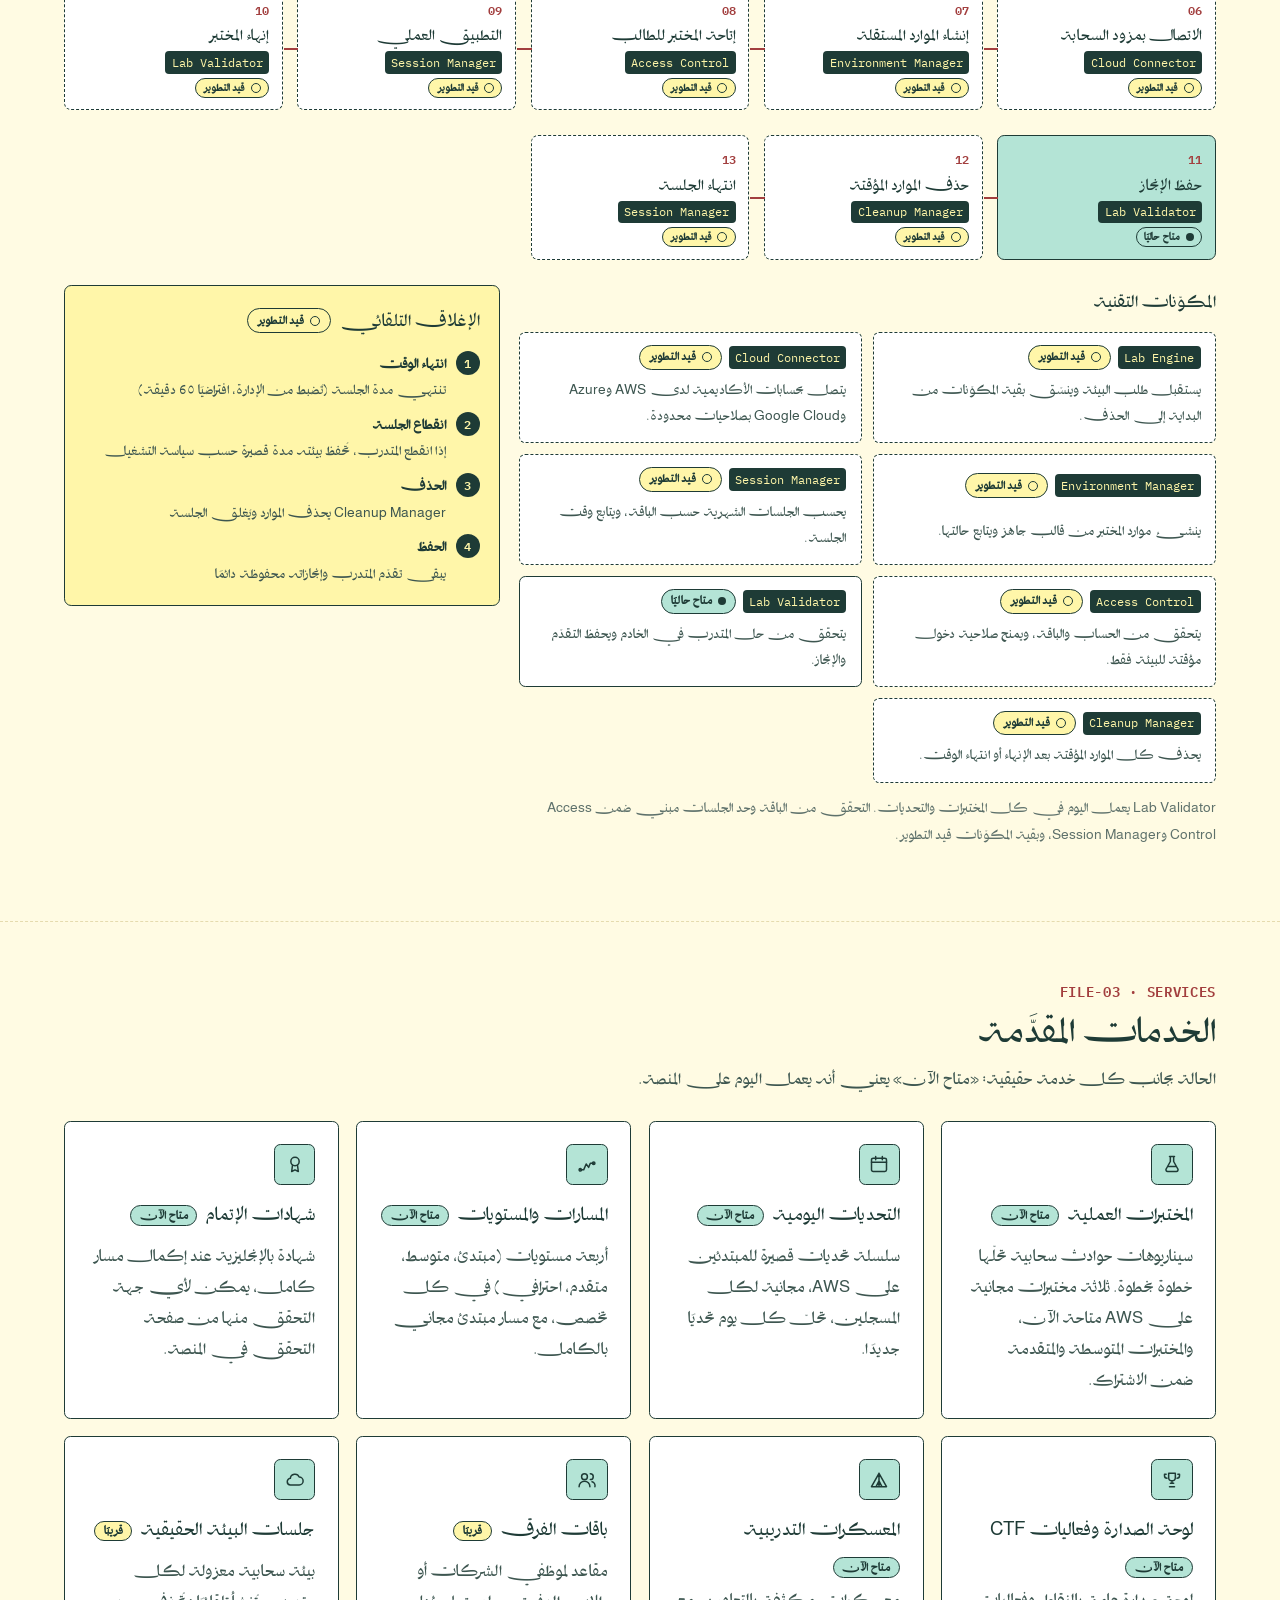
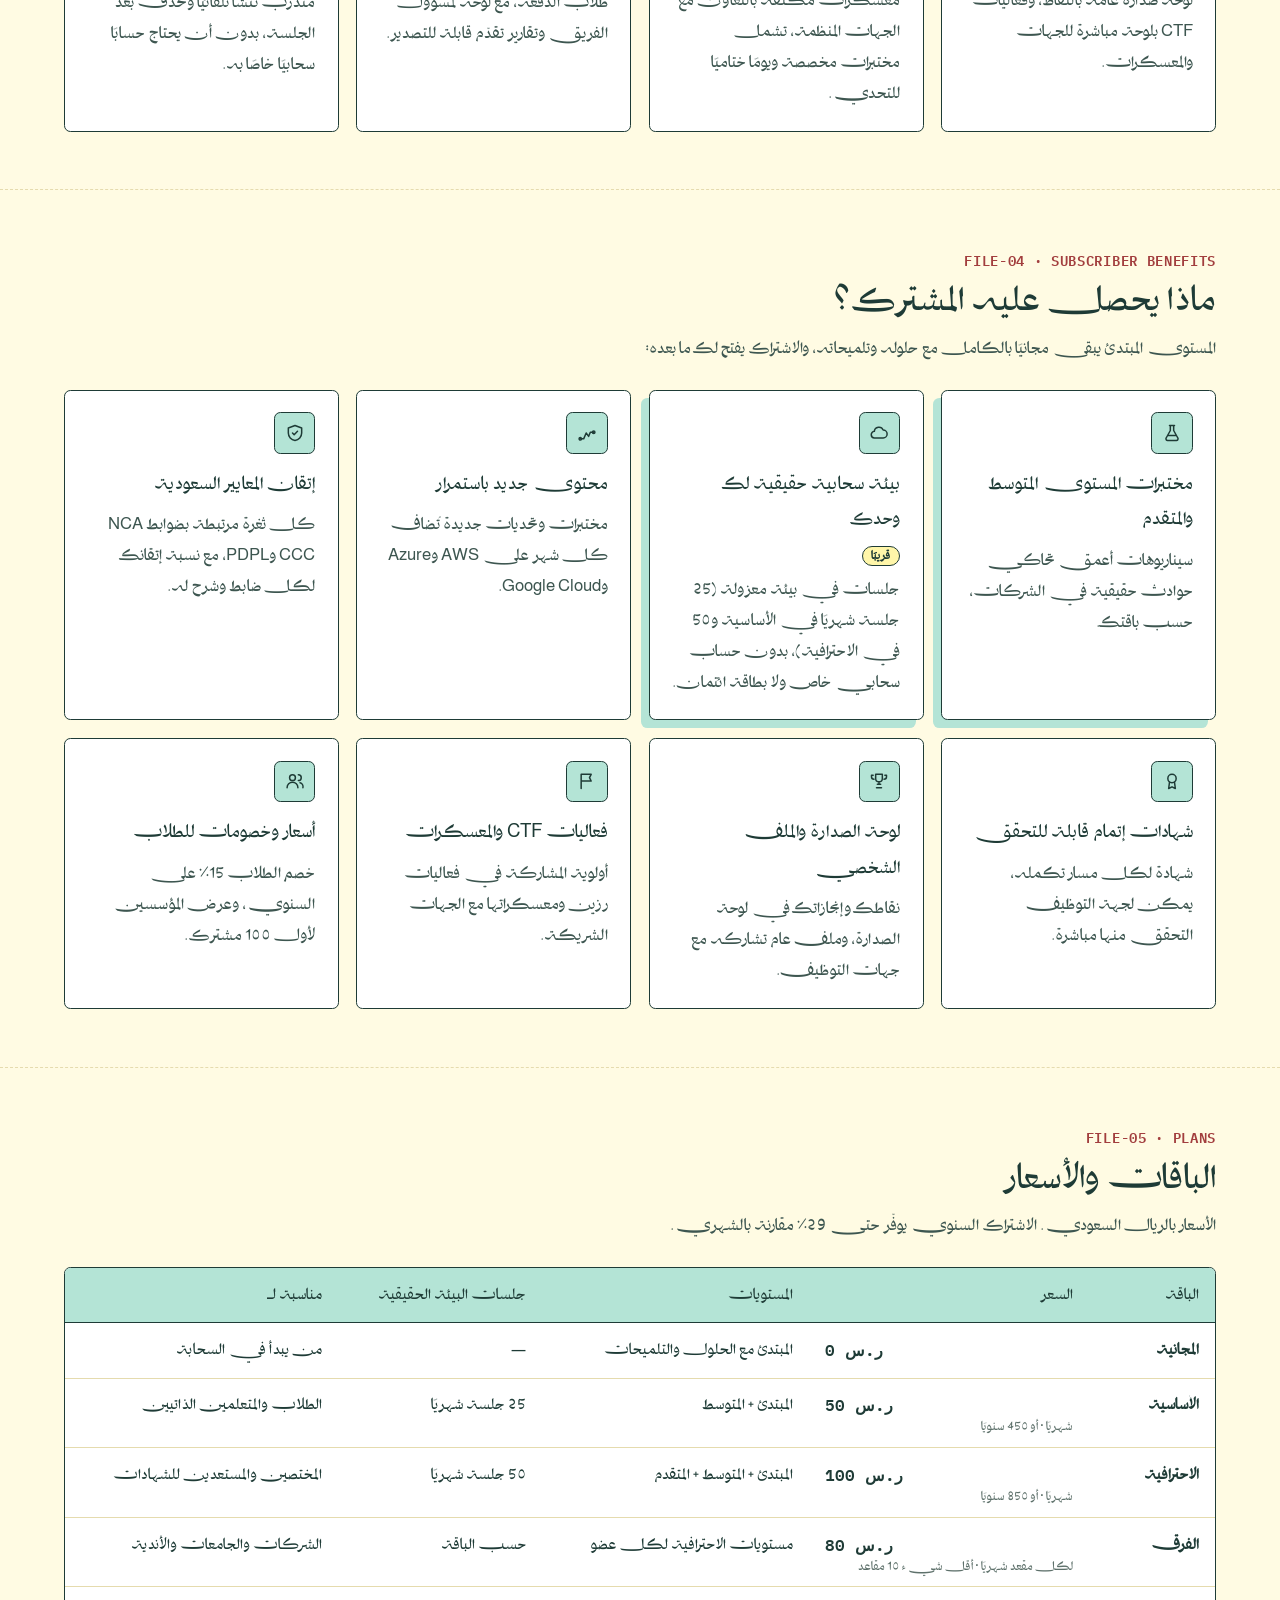
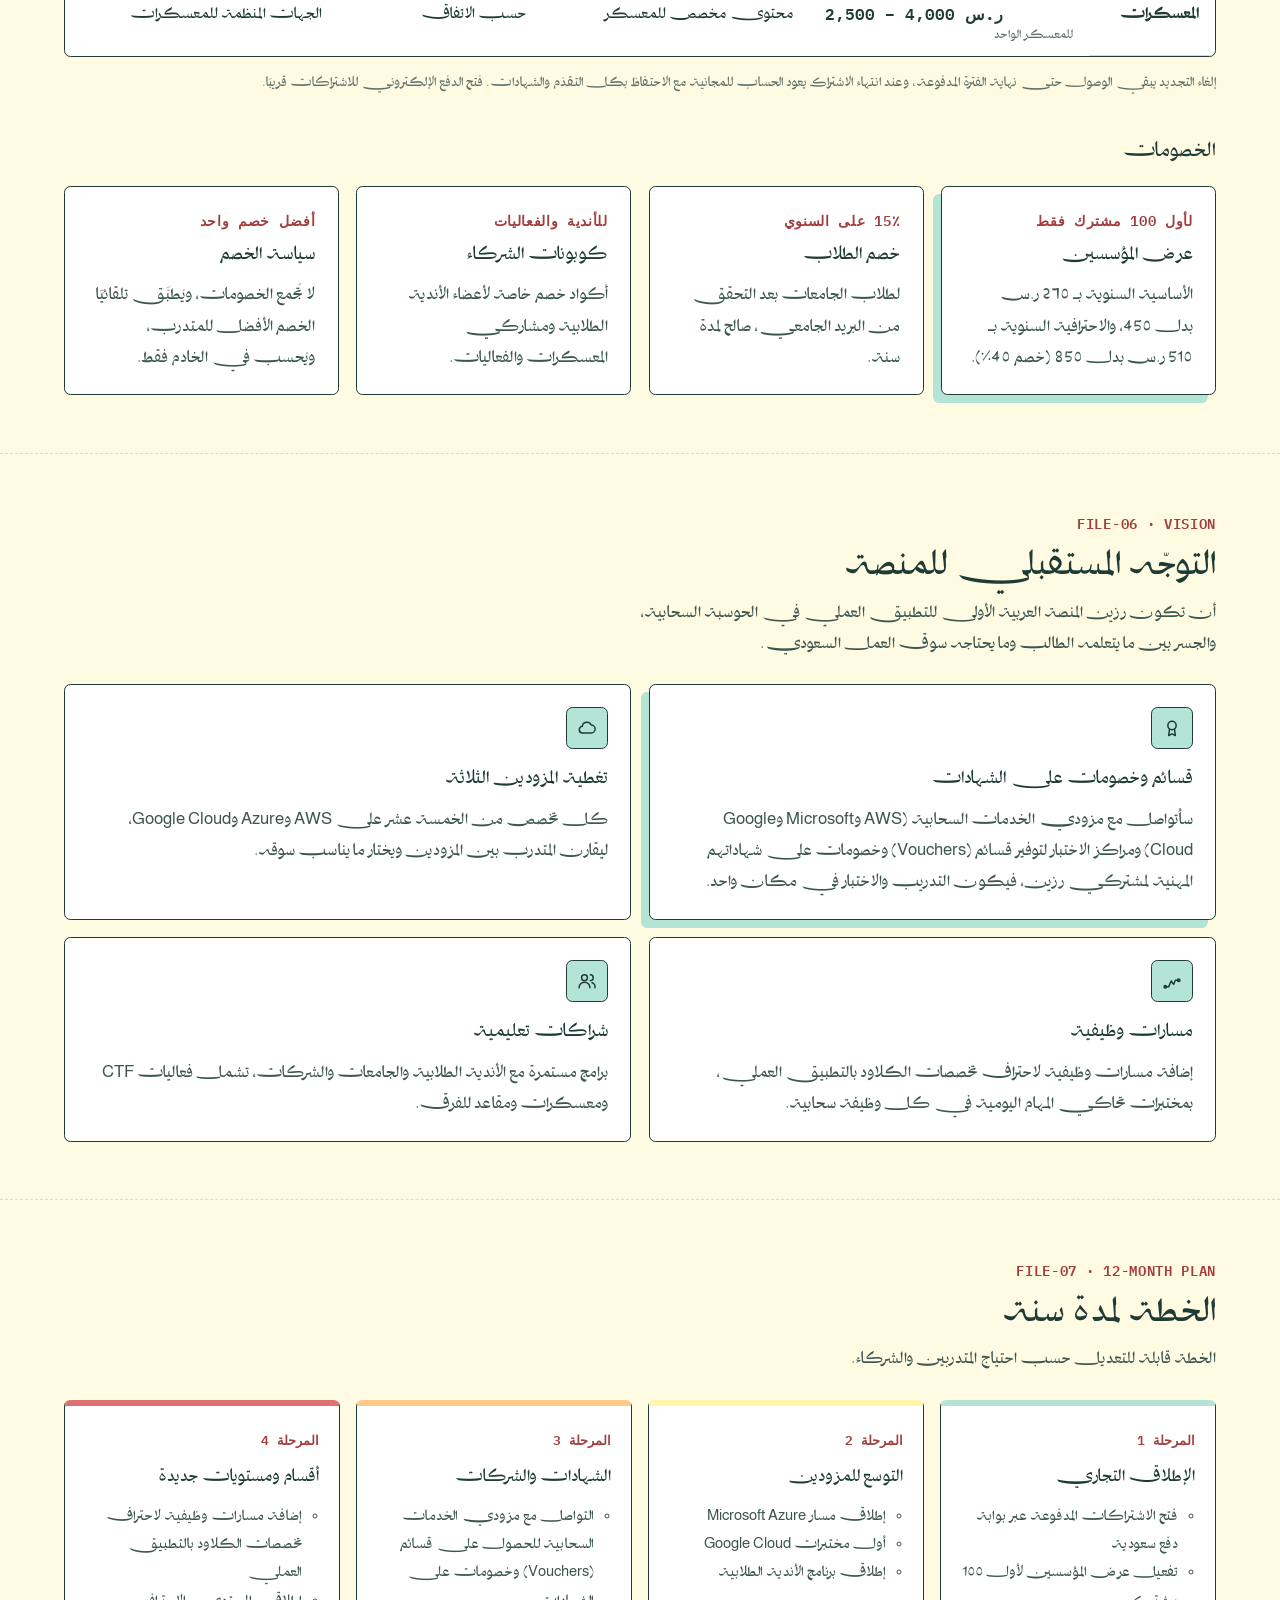
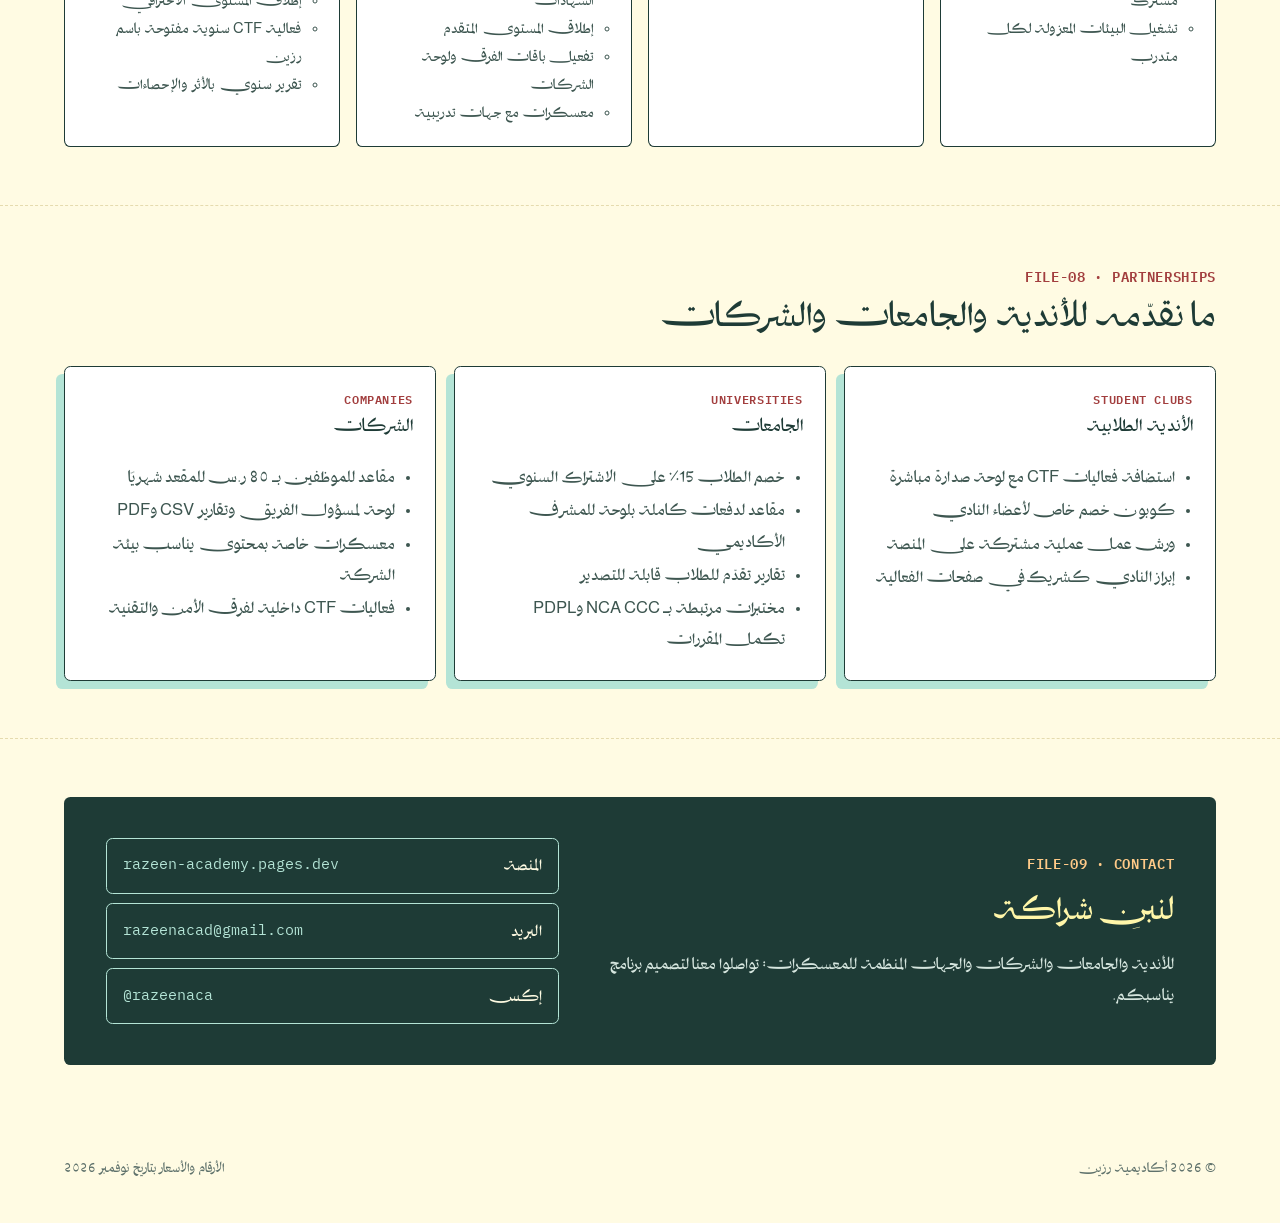
==== commit b2ad25f8: "Razeen portfolio: student discount 15%, drop bootcamp example Co-Authored-By: Claude Opus 5.5 <norep" ====
--- a/razeen/index.html
+++ b/razeen/index.html
@@ -42,15 +42,15 @@
 <section class="file lx" id="method" aria-labelledby="lx-h"><div class="wrap"><div class="sec-h"><span class="kick">FILE-02.1 · HOW IT WORKS</span><h2 id="lx-h">كيف تعمل المختبرات في رزين</h2><p>منهجية واحدة تتكرر في كل مستوى، وثلاثة أنواع من البيئات حسب ما يحتاجه كل مختبر.</p></div><div class="lx-legend" role="note"><b>دليل الحالة</b><span class="lx-st av">متاح حاليًا</span><span class="lx-st dev">قيد التطوير</span><span class="lx-st pl">مخطط مستقبلًا</span></div><h3 class="lx-h3"><span class="lx-num">A</span>منهجية التدريب والمستويات</h3><div class="lx-cycle"><span class="lx-frame-l">في كل مستوى</span><ol class="lx-phases"><li class="lx-phase mint"><span class="lx-code">LEARN</span><b>تعلّم</b><p>يتعلّم من خلال المختبرات</p><span class="lx-avail">المتاح الآن: <span class="mono">LAB-01 · LAB-02 · LAB-03</span></span></li><li class="lx-link" aria-hidden="true"><small>ثم طبّق</small><span class="lx-arr" aria-hidden="true"><svg viewBox="0 0 40 16" fill="none" stroke="currentColor" stroke-width="2" stroke-linecap="round" stroke-linejoin="round"><path d="M2 8h34M30 3l6 5-6 5"/></svg></span></li><li class="lx-phase lemon"><span class="lx-code">PRACTICE</span><b>تدرّب</b><p>يطبّق ما تعلّمه في التحديات الموجّهة</p><span class="lx-avail">المتاح الآن: <span class="mono">DAY-01 · DAY-02 · DAY-03 · DAY-04</span></span></li><li class="lx-link" aria-hidden="true"><small>ثم أثبت</small><span class="lx-arr" aria-hidden="true"><svg viewBox="0 0 40 16" fill="none" stroke="currentColor" stroke-width="2" stroke-linecap="round" stroke-linejoin="round"><path d="M2 8h34M30 3l6 5-6 5"/></svg></span></li><li class="lx-phase rose"><span class="lx-code">PROVE</span><b>أثبت مهارتك</b><p>يثبت مهاراته في تحديات CTF</p><span class="lx-avail">المتاح الآن: <span class="mono">DAY-05</span></span></li></ol><p class="lx-repeat"><svg viewBox="0 0 24 24" aria-hidden="true" fill="none" stroke="currentColor" stroke-width="2" stroke-linecap="round"><path d="M4 12a8 8 0 0 1 14-5.3M20 4v4h-4M20 12a8 8 0 0 1-14 5.3M4 20v-4h4"/></svg>تتكرر المراحل الثلاث في كل مستوى بمحتوى أعمق وأصعب</p></div><div class="lx-passes" aria-hidden="true">↓ يمر بالمراحل الثلاث ↓</div><ol class="lx-levels"><li class="lx-level sav d1"><span class="lx-ln">1</span><b>مبتدئ</b><span class="lx-alt">Beginner</span><span class="lx-plan">مجاني</span><span class="lx-st av">متاح حاليًا</span><small>LAB-01..03 · DAY-01..05</small><span class="lx-depth" aria-hidden="true"><i></i><i></i><i></i></span></li><li class="lx-next" aria-hidden="true"><span class="lx-arr" aria-hidden="true"><svg viewBox="0 0 40 16" fill="none" stroke="currentColor" stroke-width="2" stroke-linecap="round" stroke-linejoin="round"><path d="M2 8h34M30 3l6 5-6 5"/></svg></span><small>بعد إكماله</small></li><li class="lx-level sdev d2"><span class="lx-ln">2</span><b>متوسط</b><span class="lx-alt">Intermediate</span><span class="lx-plan">الأساسية</span><span class="lx-st dev">قيد التطوير</span><small>مختبرات أعمق وبيئات حقيقية</small><span class="lx-depth" aria-hidden="true"><i></i><i></i><i></i></span></li><li class="lx-next" aria-hidden="true"><span class="lx-arr" aria-hidden="true"><svg viewBox="0 0 40 16" fill="none" stroke="currentColor" stroke-width="2" stroke-linecap="round" stroke-linejoin="round"><path d="M2 8h34M30 3l6 5-6 5"/></svg></span><small>بعد إكماله</small></li><li class="lx-level spl d3"><span class="lx-ln">3</span><b>متقدم</b><span class="lx-alt">Advanced</span><span class="lx-plan">الاحترافية</span><span class="lx-st pl">مخطط مستقبلًا</span><small>سيناريوهات متعددة الخدمات</small><span class="lx-depth" aria-hidden="true"><i></i><i></i><i></i></span></li><li class="lx-next" aria-hidden="true"><span class="lx-arr" aria-hidden="true"><svg viewBox="0 0 40 16" fill="none" stroke="currentColor" stroke-width="2" stroke-linecap="round" stroke-linejoin="round"><path d="M2 8h34M30 3l6 5-6 5"/></svg></span><small>بعد إكماله</small></li><li class="lx-level spl d4"><span class="lx-ln">4</span><b>احترافي</b><span class="lx-alt">Professional</span><span class="lx-plan">يُحدد لاحقًا</span><span class="lx-st pl">مخطط مستقبلًا</span><small>حوادث كاملة على مستوى المنظمة</small><span class="lx-depth" aria-hidden="true"><i></i><i></i><i></i></span></li></ol><h3 class="lx-h3"><span class="lx-num">B</span>أنواع بيئات المختبرات</h3><div class="lx-map"><div class="lx-root"><b>بيئات مختبرات رزين</b><small>كل مختبر يُبنى على النوع المناسب لهدفه وتكلفته</small></div><div class="lx-branches" aria-hidden="true"><i></i><i></i><i></i></div><div class="lx-envs"><article class="lx-env sav"><header><span class="lx-ico" aria-hidden="true"><svg viewBox="0 0 24 24" fill="none" stroke="currentColor" stroke-width="1.7" stroke-linecap="round" stroke-linejoin="round"><rect x="3" y="4" width="18" height="14" rx="2"/><path d="M3 8h18M7 21h10M9 12l-2 2 2 2M15 12l2 2-2 2"/></svg></span><div><span class="lx-code">SIMULATED</span><h4>بيئات المحاكاة</h4><span class="lx-alt">Simulated Labs</span></div><span class="lx-st av">متاح حاليًا</span></header><p class="lx-d">تعمل داخل متصفح رزين على سيناريوهات وملفات وإعدادات بصيغتها الحقيقية.</p><span class="lx-lbl">كيف يعمل</span><ol class="lx-flow"><li>يبدأ المختبر من المتصفح</li><li>يقرأ ويعدّل ملفات synthetic (سياسة IAM، سجل CloudTrail، Terraform)</li><li>يرسل الحل</li><li>الخادم يتحقق من الإجابة</li><li>يُحفظ التقدّم والإنجاز</li></ol><span class="lx-lbl">الخصائص</span><ul class="lx-props"><li>بدون موارد سحابية لكل متدرب</li><li>تحقق من جهة الخادم</li><li>تكلفة تشغيل شبه صفرية</li></ul><p class="lx-ex"><span>في رزين اليوم</span>LAB-02 · LAB-03 · التحديات الخمسة</p></article><article class="lx-env sav"><header><span class="lx-ico" aria-hidden="true"><svg viewBox="0 0 24 24" fill="none" stroke="currentColor" stroke-width="1.7" stroke-linecap="round" stroke-linejoin="round"><path d="M7 17a4 4 0 0 1-.6-8A5.5 5.5 0 0 1 17 7.5 4.5 4.5 0 0 1 17 17z"/><circle cx="6" cy="21" r="1.3"/><circle cx="12" cy="21" r="1.3"/><circle cx="18" cy="21" r="1.3"/><path d="M12 17v2.7M6 19.7 9 17M18 19.7 15 17"/></svg></span><div><span class="lx-code">SHARED REAL</span><h4>بيئات حقيقية مشتركة</h4><span class="lx-alt">Shared Real Labs</span></div><span class="lx-st av">متاح حاليًا</span></header><p class="lx-d">مورد حقيقي واحد لدى مزود السحابة، يستخدمه كل المتدربين ضمن صلاحيات محددة.</p><span class="lx-lbl">كيف يعمل</span><ol class="lx-flow"><li>يثبّت أداة المزود (مثل AWS CLI) على جهازه</li><li>يتصل بالمورد الحقيقي في حساب الأكاديمية</li><li>ينفّذ أوامر حقيقية</li><li>يدخل ما وجده في رزين</li><li>الخادم يتحقق ويحفظ النتيجة</li></ol><span class="lx-lbl">الخصائص</span><ul class="lx-props"><li>قراءة فقط: سياسة المورد لا تسمح بأي تعديل أو حذف</li><li>بيانات synthetic بدون أي بيانات حقيقية</li><li>تنبيه ميزانية على حساب الأكاديمية</li></ul><p class="lx-ex"><span>في رزين اليوم</span>LAB-01: حاوية Amazon S3 مشتركة للقراءة فقط</p></article><article class="lx-env sdev"><header><span class="lx-ico" aria-hidden="true"><svg viewBox="0 0 24 24" fill="none" stroke="currentColor" stroke-width="1.7" stroke-linecap="round" stroke-linejoin="round"><rect x="2.5" y="10" width="8" height="8" rx="1.5"/><rect x="13.5" y="10" width="8" height="8" rx="1.5"/><path d="M6.5 10V6h11v4M12 3v3"/></svg></span><div><span class="lx-code">ISOLATED REAL</span><h4>بيئات حقيقية معزولة</h4><span class="lx-alt">Isolated Real Labs</span></div><span class="lx-st dev">قيد التطوير</span></header><p class="lx-d">بيئة سحابية مستقلة لكل متدرب، تُنشأ عند البدء وتُحذف بعد الانتهاء.</p><span class="lx-lbl">كيف يعمل</span><ol class="lx-flow"><li>يبدأ المختبر، ويتحقق النظام من الاشتراك والجلسات</li><li>محرك المختبرات ينشئ الموارد لدى المزود</li><li>يحصل على صلاحية دخول مؤقتة لبيئته</li><li>ينفّذ أوامر وتجارب حقيقية</li><li>تُحفظ النتيجة، ثم تُحذف الموارد</li></ol><span class="lx-lbl">الخصائص</span><ul class="lx-props"><li>عزل كامل بين المتدربين</li><li>مدة جلسة محددة وإغلاق تلقائي</li><li>صلاحية التعديل داخل بيئته فقط</li></ul><p class="lx-ex"><span>في رزين اليوم</span>المبني الآن: التحقق من الباقة وحد الجلسات. المحرك نفسه قيد التطوير</p></article></div></div><h3 class="lx-h3"><span class="lx-num">C</span>دورة حياة المختبر الحقيقي المعزول <span class="lx-st dev">قيد التطوير</span></h3><p class="lx-sub">التصميم المعتمد للمحرك. كل خطوة موضّح بجانبها المكوّن المسؤول عنها وحالتها الحالية.</p><ol class="lx-life"><li class="sav"><span class="lx-n mono">01</span><b>دخول الطالب</b><span class="lx-comp mono">Access Control</span><span class="lx-st av">متاح حاليًا</span></li><li class="sav"><span class="lx-n mono">02</span><b>اختيار المختبر</b><span class="lx-comp mono">Access Control</span><span class="lx-st av">متاح حاليًا</span></li><li class="sav"><span class="lx-n mono">03</span><b>التحقق من الاشتراك والجلسات</b><span class="lx-comp mono">Session Manager</span><span class="lx-st av">متاح حاليًا</span></li><li class="sdev"><span class="lx-n mono">04</span><b>طلب إنشاء البيئة</b><span class="lx-comp mono">Lab Engine</span><span class="lx-st dev">قيد التطوير</span></li><li class="sdev"><span class="lx-n mono">05</span><b>محرك المختبرات</b><span class="lx-comp mono">Lab Engine</span><span class="lx-st dev">قيد التطوير</span></li><li class="sdev"><span class="lx-n mono">06</span><b>الاتصال بمزود السحابة</b><span class="lx-comp mono">Cloud Connector</span><span class="lx-st dev">قيد التطوير</span></li><li class="sdev"><span class="lx-n mono">07</span><b>إنشاء الموارد المستقلة</b><span class="lx-comp mono">Environment Manager</span><span class="lx-st dev">قيد التطوير</span></li><li class="sdev"><span class="lx-n mono">08</span><b>إتاحة المختبر للطالب</b><span class="lx-comp mono">Access Control</span><span class="lx-st dev">قيد التطوير</span></li><li class="sdev"><span class="lx-n mono">09</span><b>التطبيق العملي</b><span class="lx-comp mono">Session Manager</span><span class="lx-st dev">قيد التطوير</span></li><li class="sdev"><span class="lx-n mono">10</span><b>إنهاء المختبر</b><span class="lx-comp mono">Lab Validator</span><span class="lx-st dev">قيد التطوير</span></li><li class="sav"><span class="lx-n mono">11</span><b>حفظ الإنجاز</b><span class="lx-comp mono">Lab Validator</span><span class="lx-st av">متاح حاليًا</span></li><li class="sdev"><span class="lx-n mono">12</span><b>حذف الموارد المؤقتة</b><span class="lx-comp mono">Cleanup Manager</span><span class="lx-st dev">قيد التطوير</span></li><li class="sdev"><span class="lx-n mono">13</span><b>انتهاء الجلسة</b><span class="lx-comp mono">Session Manager</span><span class="lx-st dev">قيد التطوير</span></li></ol><div class="lx-bottom"><div><h4 class="lx-h4">المكوّنات التقنية</h4><ul class="lx-comps"><li class="sdev"><span class="lx-comp mono">Lab Engine</span><span class="lx-st dev">قيد التطوير</span><p>يستقبل طلب البيئة وينسّق بقية المكوّنات من البداية إلى الحذف.</p></li><li class="sdev"><span class="lx-comp mono">Cloud Connector</span><span class="lx-st dev">قيد التطوير</span><p>يتصل بحسابات الأكاديمية لدى AWS وAzure وGoogle Cloud بصلاحيات محدودة.</p></li><li class="sdev"><span class="lx-comp mono">Environment Manager</span><span class="lx-st dev">قيد التطوير</span><p>ينشئ موارد المختبر من قالب جاهز ويتابع حالتها.</p></li><li class="sdev"><span class="lx-comp mono">Session Manager</span><span class="lx-st dev">قيد التطوير</span><p>يحسب الجلسات الشهرية حسب الباقة، ويتابع وقت الجلسة.</p></li><li class="sdev"><span class="lx-comp mono">Access Control</span><span class="lx-st dev">قيد التطوير</span><p>يتحقق من الحساب والباقة، ويمنح صلاحية دخول مؤقتة للبيئة فقط.</p></li><li class="sav"><span class="lx-comp mono">Lab Validator</span><span class="lx-st av">متاح حاليًا</span><p>يتحقق من حل المتدرب في الخادم ويحفظ التقدّم والإنجاز.</p></li><li class="sdev"><span class="lx-comp mono">Cleanup Manager</span><span class="lx-st dev">قيد التطوير</span><p>يحذف كل الموارد المؤقتة بعد الإنهاء أو انتهاء الوقت.</p></li></ul><p class="note">Lab Validator يعمل اليوم في كل المختبرات والتحديات. التحقق من الباقة وحد الجلسات مبني ضمن Access Control وSession Manager، وبقية المكوّنات قيد التطوير.</p></div><div class="lx-auto"><h4 class="lx-h4">الإغلاق التلقائي <span class="lx-st dev">قيد التطوير</span></h4><ol><li><b>انتهاء الوقت</b><span>تنتهي مدة الجلسة (تُضبط من الإدارة، افتراضيًا 60 دقيقة)</span></li><li><b>انقطاع الجلسة</b><span>إذا انقطع المتدرب، تُحفظ بيئته مدة قصيرة حسب سياسة التشغيل</span></li><li><b>الحذف</b><span>Cleanup Manager يحذف الموارد ويُغلق الجلسة</span></li><li><b>الحفظ</b><span>يبقى تقدّم المتدرب وإنجازاته محفوظة دائمًا</span></li></ol></div></div></div></section>
 <section class="file" id="services"><div class="wrap">
 <div class="sec-h"><span class="kick">FILE-03 · SERVICES</span><h2>الخدمات المقدَّمة</h2><p>الحالة بجانب كل خدمة حقيقية: «متاح الآن» يعني أنه يعمل اليوم على المنصة.</p></div>
-<div class="grid g4"><article class="card"><div class="ico" aria-hidden="true"><svg viewBox="0 0 24 24" fill="none" stroke="currentColor" stroke-width="1.8" stroke-linecap="round" stroke-linejoin="round"><path d="M9 3h6M10 3v6l-5 9a2 2 0 0 0 2 3h10a2 2 0 0 0 2-3l-5-9V3"/><path d="M7.5 15h9"/></svg></div><h3>المختبرات العملية <span class="tag now">متاح الآن</span></h3><p>سيناريوهات حوادث سحابية تحلّها خطوة بخطوة. ثلاثة مختبرات مجانية على AWS متاحة الآن، والمختبرات المتوسطة والمتقدمة ضمن الاشتراك.</p></article><article class="card"><div class="ico" aria-hidden="true"><svg viewBox="0 0 24 24" fill="none" stroke="currentColor" stroke-width="1.8" stroke-linecap="round" stroke-linejoin="round"><rect x="3" y="5" width="18" height="16" rx="2"/><path d="M3 10h18M8 3v4M16 3v4"/></svg></div><h3>التحديات اليومية <span class="tag now">متاح الآن</span></h3><p>سلسلة تحديات قصيرة للمبتدئين على AWS، مجانية لكل المسجلين، تحلّ كل يوم تحديًا جديدًا.</p></article><article class="card"><div class="ico" aria-hidden="true"><svg viewBox="0 0 24 24" fill="none" stroke="currentColor" stroke-width="1.8" stroke-linecap="round" stroke-linejoin="round"><path d="M4 19h4l3-7 3 4 2-5h4"/><circle cx="4" cy="19" r="1.5"/><circle cx="20" cy="11" r="1.5"/></svg></div><h3>المسارات والمستويات <span class="tag now">متاح الآن</span></h3><p>أربعة مستويات (مبتدئ، متوسط، متقدم، احترافي) في كل تخصص، مع مسار مبتدئ مجاني بالكامل.</p></article><article class="card"><div class="ico" aria-hidden="true"><svg viewBox="0 0 24 24" fill="none" stroke="currentColor" stroke-width="1.8" stroke-linecap="round" stroke-linejoin="round"><circle cx="12" cy="9" r="5"/><path d="M9 13.5 8 21l4-2 4 2-1-7.5"/></svg></div><h3>شهادات الإتمام <span class="tag now">متاح الآن</span></h3><p>شهادة بالإنجليزية عند إكمال مسار كامل، يمكن لأي جهة التحقق منها من صفحة التحقق في المنصة.</p></article><article class="card"><div class="ico" aria-hidden="true"><svg viewBox="0 0 24 24" fill="none" stroke="currentColor" stroke-width="1.8" stroke-linecap="round" stroke-linejoin="round"><path d="M8 4h8v5a4 4 0 0 1-8 0zM5 5H3v2a3 3 0 0 0 3 3M19 5h2v2a3 3 0 0 1-3 3M10 16h4M9 20h6M12 13v3"/></svg></div><h3>لوحة الصدارة وفعاليات CTF <span class="tag now">متاح الآن</span></h3><p>لوحة صدارة عامة بالنقاط، وفعاليات CTF بلوحة مباشرة للجهات والمعسكرات، مثل فعالية معسكر Azure Cloud Security Camp مع إيجر.</p></article><article class="card"><div class="ico" aria-hidden="true"><svg viewBox="0 0 24 24" fill="none" stroke="currentColor" stroke-width="1.8" stroke-linecap="round" stroke-linejoin="round"><path d="M3 20 12 4l9 16zM12 4v16M8.5 20 12 13l3.5 7"/></svg></div><h3>المعسكرات التدريبية <span class="tag now">متاح الآن</span></h3><p>معسكرات مكثفة بالتعاون مع الجهات المنظمة، تشمل مختبرات مخصصة ويومًا ختاميًا للتحدي.</p></article><article class="card"><div class="ico" aria-hidden="true"><svg viewBox="0 0 24 24" fill="none" stroke="currentColor" stroke-width="1.8" stroke-linecap="round" stroke-linejoin="round"><circle cx="9" cy="8" r="3.5"/><path d="M2.5 20a6.5 6.5 0 0 1 13 0M16 4.5a3.5 3.5 0 0 1 0 7M18 14a5 5 0 0 1 3.5 6"/></svg></div><h3>باقات الفرق <span class="tag soon">قريبًا</span></h3><p>مقاعد لموظفي الشركات أو طلاب الدفعة، مع لوحة لمسؤول الفريق وتقارير تقدّم قابلة للتصدير.</p></article><article class="card"><div class="ico" aria-hidden="true"><svg viewBox="0 0 24 24" fill="none" stroke="currentColor" stroke-width="1.8" stroke-linecap="round" stroke-linejoin="round"><path d="M7 18a4 4 0 0 1-.6-8A5.5 5.5 0 0 1 17 8.5 4.5 4.5 0 0 1 17 18z"/></svg></div><h3>جلسات البيئة الحقيقية <span class="tag soon">قريبًا</span></h3><p>بيئة سحابية معزولة لكل متدرب تُنشأ تلقائيًا وتُحذف بعد الجلسة، بدون أن يحتاج حسابًا سحابيًا خاصًا به.</p></article></div></div></section>
+<div class="grid g4"><article class="card"><div class="ico" aria-hidden="true"><svg viewBox="0 0 24 24" fill="none" stroke="currentColor" stroke-width="1.8" stroke-linecap="round" stroke-linejoin="round"><path d="M9 3h6M10 3v6l-5 9a2 2 0 0 0 2 3h10a2 2 0 0 0 2-3l-5-9V3"/><path d="M7.5 15h9"/></svg></div><h3>المختبرات العملية <span class="tag now">متاح الآن</span></h3><p>سيناريوهات حوادث سحابية تحلّها خطوة بخطوة. ثلاثة مختبرات مجانية على AWS متاحة الآن، والمختبرات المتوسطة والمتقدمة ضمن الاشتراك.</p></article><article class="card"><div class="ico" aria-hidden="true"><svg viewBox="0 0 24 24" fill="none" stroke="currentColor" stroke-width="1.8" stroke-linecap="round" stroke-linejoin="round"><rect x="3" y="5" width="18" height="16" rx="2"/><path d="M3 10h18M8 3v4M16 3v4"/></svg></div><h3>التحديات اليومية <span class="tag now">متاح الآن</span></h3><p>سلسلة تحديات قصيرة للمبتدئين على AWS، مجانية لكل المسجلين، تحلّ كل يوم تحديًا جديدًا.</p></article><article class="card"><div class="ico" aria-hidden="true"><svg viewBox="0 0 24 24" fill="none" stroke="currentColor" stroke-width="1.8" stroke-linecap="round" stroke-linejoin="round"><path d="M4 19h4l3-7 3 4 2-5h4"/><circle cx="4" cy="19" r="1.5"/><circle cx="20" cy="11" r="1.5"/></svg></div><h3>المسارات والمستويات <span class="tag now">متاح الآن</span></h3><p>أربعة مستويات (مبتدئ، متوسط، متقدم، احترافي) في كل تخصص، مع مسار مبتدئ مجاني بالكامل.</p></article><article class="card"><div class="ico" aria-hidden="true"><svg viewBox="0 0 24 24" fill="none" stroke="currentColor" stroke-width="1.8" stroke-linecap="round" stroke-linejoin="round"><circle cx="12" cy="9" r="5"/><path d="M9 13.5 8 21l4-2 4 2-1-7.5"/></svg></div><h3>شهادات الإتمام <span class="tag now">متاح الآن</span></h3><p>شهادة بالإنجليزية عند إكمال مسار كامل، يمكن لأي جهة التحقق منها من صفحة التحقق في المنصة.</p></article><article class="card"><div class="ico" aria-hidden="true"><svg viewBox="0 0 24 24" fill="none" stroke="currentColor" stroke-width="1.8" stroke-linecap="round" stroke-linejoin="round"><path d="M8 4h8v5a4 4 0 0 1-8 0zM5 5H3v2a3 3 0 0 0 3 3M19 5h2v2a3 3 0 0 1-3 3M10 16h4M9 20h6M12 13v3"/></svg></div><h3>لوحة الصدارة وفعاليات CTF <span class="tag now">متاح الآن</span></h3><p>لوحة صدارة عامة بالنقاط، وفعاليات CTF بلوحة مباشرة للجهات والمعسكرات.</p></article><article class="card"><div class="ico" aria-hidden="true"><svg viewBox="0 0 24 24" fill="none" stroke="currentColor" stroke-width="1.8" stroke-linecap="round" stroke-linejoin="round"><path d="M3 20 12 4l9 16zM12 4v16M8.5 20 12 13l3.5 7"/></svg></div><h3>المعسكرات التدريبية <span class="tag now">متاح الآن</span></h3><p>معسكرات مكثفة بالتعاون مع الجهات المنظمة، تشمل مختبرات مخصصة ويومًا ختاميًا للتحدي.</p></article><article class="card"><div class="ico" aria-hidden="true"><svg viewBox="0 0 24 24" fill="none" stroke="currentColor" stroke-width="1.8" stroke-linecap="round" stroke-linejoin="round"><circle cx="9" cy="8" r="3.5"/><path d="M2.5 20a6.5 6.5 0 0 1 13 0M16 4.5a3.5 3.5 0 0 1 0 7M18 14a5 5 0 0 1 3.5 6"/></svg></div><h3>باقات الفرق <span class="tag soon">قريبًا</span></h3><p>مقاعد لموظفي الشركات أو طلاب الدفعة، مع لوحة لمسؤول الفريق وتقارير تقدّم قابلة للتصدير.</p></article><article class="card"><div class="ico" aria-hidden="true"><svg viewBox="0 0 24 24" fill="none" stroke="currentColor" stroke-width="1.8" stroke-linecap="round" stroke-linejoin="round"><path d="M7 18a4 4 0 0 1-.6-8A5.5 5.5 0 0 1 17 8.5 4.5 4.5 0 0 1 17 18z"/></svg></div><h3>جلسات البيئة الحقيقية <span class="tag soon">قريبًا</span></h3><p>بيئة سحابية معزولة لكل متدرب تُنشأ تلقائيًا وتُحذف بعد الجلسة، بدون أن يحتاج حسابًا سحابيًا خاصًا به.</p></article></div></div></section>
 <section class="file" id="why"><div class="wrap">
 <div class="sec-h"><span class="kick">FILE-04 · SUBSCRIBER BENEFITS</span><h2>ماذا يحصل عليه المشترك؟</h2><p>المستوى المبتدئ يبقى مجانيًا بالكامل مع حلوله وتلميحاته، والاشتراك يفتح لك ما بعده:</p></div>
-<div class="grid g4"><article class="card lift"><div class="ico" aria-hidden="true"><svg viewBox="0 0 24 24" fill="none" stroke="currentColor" stroke-width="1.8" stroke-linecap="round" stroke-linejoin="round"><path d="M9 3h6M10 3v6l-5 9a2 2 0 0 0 2 3h10a2 2 0 0 0 2-3l-5-9V3"/><path d="M7.5 15h9"/></svg></div><h3>مختبرات المستوى المتوسط والمتقدم</h3><p>سيناريوهات أعمق تحاكي حوادث حقيقية في الشركات، حسب باقتك.</p></article><article class="card lift"><div class="ico" aria-hidden="true"><svg viewBox="0 0 24 24" fill="none" stroke="currentColor" stroke-width="1.8" stroke-linecap="round" stroke-linejoin="round"><path d="M7 18a4 4 0 0 1-.6-8A5.5 5.5 0 0 1 17 8.5 4.5 4.5 0 0 1 17 18z"/></svg></div><h3>بيئة سحابية حقيقية لك وحدك <span class="tag soon">قريبًا</span></h3><p>جلسات في بيئة معزولة (25 جلسة شهريًا في الأساسية و50 في الاحترافية)، بدون حساب سحابي خاص ولا بطاقة ائتمان.</p></article><article class="card"><div class="ico" aria-hidden="true"><svg viewBox="0 0 24 24" fill="none" stroke="currentColor" stroke-width="1.8" stroke-linecap="round" stroke-linejoin="round"><path d="M4 19h4l3-7 3 4 2-5h4"/><circle cx="4" cy="19" r="1.5"/><circle cx="20" cy="11" r="1.5"/></svg></div><h3>محتوى جديد باستمرار</h3><p>مختبرات وتحديات جديدة تُضاف كل شهر على AWS وAzure وGoogle Cloud.</p></article><article class="card"><div class="ico" aria-hidden="true"><svg viewBox="0 0 24 24" fill="none" stroke="currentColor" stroke-width="1.8" stroke-linecap="round" stroke-linejoin="round"><path d="M12 3 4 6v6c0 4.5 3.4 8.3 8 9 4.6-.7 8-4.5 8-9V6z"/><path d="m9 12 2 2 4-4"/></svg></div><h3>إتقان المعايير السعودية</h3><p>كل ثغرة مرتبطة بضوابط NCA CCC وPDPL، مع نسبة إتقانك لكل ضابط وشرح له.</p></article><article class="card"><div class="ico" aria-hidden="true"><svg viewBox="0 0 24 24" fill="none" stroke="currentColor" stroke-width="1.8" stroke-linecap="round" stroke-linejoin="round"><circle cx="12" cy="9" r="5"/><path d="M9 13.5 8 21l4-2 4 2-1-7.5"/></svg></div><h3>شهادات إتمام قابلة للتحقق</h3><p>شهادة لكل مسار تكمله، يمكن لجهة التوظيف التحقق منها مباشرة.</p></article><article class="card"><div class="ico" aria-hidden="true"><svg viewBox="0 0 24 24" fill="none" stroke="currentColor" stroke-width="1.8" stroke-linecap="round" stroke-linejoin="round"><path d="M8 4h8v5a4 4 0 0 1-8 0zM5 5H3v2a3 3 0 0 0 3 3M19 5h2v2a3 3 0 0 1-3 3M10 16h4M9 20h6M12 13v3"/></svg></div><h3>لوحة الصدارة والملف الشخصي</h3><p>نقاطك وإنجازاتك في لوحة الصدارة، وملف عام تشاركه مع جهات التوظيف.</p></article><article class="card"><div class="ico" aria-hidden="true"><svg viewBox="0 0 24 24" fill="none" stroke="currentColor" stroke-width="1.8" stroke-linecap="round" stroke-linejoin="round"><path d="M5 21V4M5 4h12l-2 4 2 4H5"/></svg></div><h3>فعاليات CTF والمعسكرات</h3><p>أولوية المشاركة في فعاليات رزين ومعسكراتها مع الجهات الشريكة.</p></article><article class="card"><div class="ico" aria-hidden="true"><svg viewBox="0 0 24 24" fill="none" stroke="currentColor" stroke-width="1.8" stroke-linecap="round" stroke-linejoin="round"><circle cx="9" cy="8" r="3.5"/><path d="M2.5 20a6.5 6.5 0 0 1 13 0M16 4.5a3.5 3.5 0 0 1 0 7M18 14a5 5 0 0 1 3.5 6"/></svg></div><h3>أسعار وخصومات للطلاب</h3><p>خصم الطلاب 25٪ على السنوي، وعرض المؤسسين لأول 100 مشترك.</p></article></div></div></section>
+<div class="grid g4"><article class="card lift"><div class="ico" aria-hidden="true"><svg viewBox="0 0 24 24" fill="none" stroke="currentColor" stroke-width="1.8" stroke-linecap="round" stroke-linejoin="round"><path d="M9 3h6M10 3v6l-5 9a2 2 0 0 0 2 3h10a2 2 0 0 0 2-3l-5-9V3"/><path d="M7.5 15h9"/></svg></div><h3>مختبرات المستوى المتوسط والمتقدم</h3><p>سيناريوهات أعمق تحاكي حوادث حقيقية في الشركات، حسب باقتك.</p></article><article class="card lift"><div class="ico" aria-hidden="true"><svg viewBox="0 0 24 24" fill="none" stroke="currentColor" stroke-width="1.8" stroke-linecap="round" stroke-linejoin="round"><path d="M7 18a4 4 0 0 1-.6-8A5.5 5.5 0 0 1 17 8.5 4.5 4.5 0 0 1 17 18z"/></svg></div><h3>بيئة سحابية حقيقية لك وحدك <span class="tag soon">قريبًا</span></h3><p>جلسات في بيئة معزولة (25 جلسة شهريًا في الأساسية و50 في الاحترافية)، بدون حساب سحابي خاص ولا بطاقة ائتمان.</p></article><article class="card"><div class="ico" aria-hidden="true"><svg viewBox="0 0 24 24" fill="none" stroke="currentColor" stroke-width="1.8" stroke-linecap="round" stroke-linejoin="round"><path d="M4 19h4l3-7 3 4 2-5h4"/><circle cx="4" cy="19" r="1.5"/><circle cx="20" cy="11" r="1.5"/></svg></div><h3>محتوى جديد باستمرار</h3><p>مختبرات وتحديات جديدة تُضاف كل شهر على AWS وAzure وGoogle Cloud.</p></article><article class="card"><div class="ico" aria-hidden="true"><svg viewBox="0 0 24 24" fill="none" stroke="currentColor" stroke-width="1.8" stroke-linecap="round" stroke-linejoin="round"><path d="M12 3 4 6v6c0 4.5 3.4 8.3 8 9 4.6-.7 8-4.5 8-9V6z"/><path d="m9 12 2 2 4-4"/></svg></div><h3>إتقان المعايير السعودية</h3><p>كل ثغرة مرتبطة بضوابط NCA CCC وPDPL، مع نسبة إتقانك لكل ضابط وشرح له.</p></article><article class="card"><div class="ico" aria-hidden="true"><svg viewBox="0 0 24 24" fill="none" stroke="currentColor" stroke-width="1.8" stroke-linecap="round" stroke-linejoin="round"><circle cx="12" cy="9" r="5"/><path d="M9 13.5 8 21l4-2 4 2-1-7.5"/></svg></div><h3>شهادات إتمام قابلة للتحقق</h3><p>شهادة لكل مسار تكمله، يمكن لجهة التوظيف التحقق منها مباشرة.</p></article><article class="card"><div class="ico" aria-hidden="true"><svg viewBox="0 0 24 24" fill="none" stroke="currentColor" stroke-width="1.8" stroke-linecap="round" stroke-linejoin="round"><path d="M8 4h8v5a4 4 0 0 1-8 0zM5 5H3v2a3 3 0 0 0 3 3M19 5h2v2a3 3 0 0 1-3 3M10 16h4M9 20h6M12 13v3"/></svg></div><h3>لوحة الصدارة والملف الشخصي</h3><p>نقاطك وإنجازاتك في لوحة الصدارة، وملف عام تشاركه مع جهات التوظيف.</p></article><article class="card"><div class="ico" aria-hidden="true"><svg viewBox="0 0 24 24" fill="none" stroke="currentColor" stroke-width="1.8" stroke-linecap="round" stroke-linejoin="round"><path d="M5 21V4M5 4h12l-2 4 2 4H5"/></svg></div><h3>فعاليات CTF والمعسكرات</h3><p>أولوية المشاركة في فعاليات رزين ومعسكراتها مع الجهات الشريكة.</p></article><article class="card"><div class="ico" aria-hidden="true"><svg viewBox="0 0 24 24" fill="none" stroke="currentColor" stroke-width="1.8" stroke-linecap="round" stroke-linejoin="round"><circle cx="9" cy="8" r="3.5"/><path d="M2.5 20a6.5 6.5 0 0 1 13 0M16 4.5a3.5 3.5 0 0 1 0 7M18 14a5 5 0 0 1 3.5 6"/></svg></div><h3>أسعار وخصومات للطلاب</h3><p>خصم الطلاب 15٪ على السنوي، وعرض المؤسسين لأول 100 مشترك.</p></article></div></div></section>
 <section class="file" id="plans"><div class="wrap">
 <div class="sec-h"><span class="kick">FILE-05 · PLANS</span><h2>الباقات والأسعار</h2><p>الأسعار بالريال السعودي. الاشتراك السنوي يوفّر حتى 29٪ مقارنة بالشهري.</p></div>
 <div class="tbl"><table><thead><tr><th scope="col">الباقة</th><th scope="col">السعر</th><th scope="col">المستويات</th><th scope="col">جلسات البيئة الحقيقية</th><th scope="col">مناسبة لـ</th></tr></thead><tbody><tr><th scope="row">المجانية</th><td class="price">0 ر.س</td><td>المبتدئ مع الحلول والتلميحات</td><td>—</td><td>من يبدأ في السحابة</td></tr><tr><th scope="row">الأساسية</th><td class="price">50 ر.س<small>شهريًا · أو 450 سنويًا</small></td><td>المبتدئ + المتوسط</td><td>25 جلسة شهريًا</td><td>الطلاب والمتعلمين الذاتيين</td></tr><tr><th scope="row">الاحترافية</th><td class="price">100 ر.س<small>شهريًا · أو 850 سنويًا</small></td><td>المبتدئ + المتوسط + المتقدم</td><td>50 جلسة شهريًا</td><td>المختصين والمستعدين للشهادات</td></tr><tr><th scope="row">الفرق</th><td class="price">80 ر.س<small>لكل مقعد شهريًا · أقل شيء 10 مقاعد</small></td><td>مستويات الاحترافية لكل عضو</td><td>حسب الباقة</td><td>الشركات والجامعات والأندية</td></tr><tr><th scope="row">المعسكرات</th><td class="price">2,500 – 4,000 ر.س<small>للمعسكر الواحد</small></td><td>محتوى مخصص للمعسكر</td><td>حسب الاتفاق</td><td>الجهات المنظمة للمعسكرات</td></tr></tbody></table></div><p class="note">إلغاء التجديد يبقي الوصول حتى نهاية الفترة المدفوعة، وعند انتهاء الاشتراك يعود الحساب للمجانية مع الاحتفاظ بكل التقدّم والشهادات. فتح الدفع الإلكتروني للاشتراكات قريبًا.</p>
 <h3 style="margin:2.2rem 0 1rem;font-weight:400;font-size:1.3rem">الخصومات</h3>
-<div class="grid g4"><article class="card lift"><span class="kick">لأول 100 مشترك فقط</span><h3>عرض المؤسسين</h3><p>الأساسية السنوية بـ 270 ر.س بدل 450، والاحترافية السنوية بـ 510 ر.س بدل 850 (خصم 40٪).</p></article><article class="card"><span class="kick">25٪ على السنوي</span><h3>خصم الطلاب</h3><p>لطلاب الجامعات بعد التحقق من البريد الجامعي، صالح لمدة سنة.</p></article><article class="card"><span class="kick">للأندية والفعاليات</span><h3>كوبونات الشركاء</h3><p>أكواد خصم خاصة لأعضاء الأندية الطلابية ومشاركي المعسكرات والفعاليات.</p></article><article class="card"><span class="kick">أفضل خصم واحد</span><h3>سياسة الخصم</h3><p>لا تُجمع الخصومات، ويُطبَّق تلقائيًا الخصم الأفضل للمتدرب، ويُحسب في الخادم فقط.</p></article></div></div></section>
+<div class="grid g4"><article class="card lift"><span class="kick">لأول 100 مشترك فقط</span><h3>عرض المؤسسين</h3><p>الأساسية السنوية بـ 270 ر.س بدل 450، والاحترافية السنوية بـ 510 ر.س بدل 850 (خصم 40٪).</p></article><article class="card"><span class="kick">15٪ على السنوي</span><h3>خصم الطلاب</h3><p>لطلاب الجامعات بعد التحقق من البريد الجامعي، صالح لمدة سنة.</p></article><article class="card"><span class="kick">للأندية والفعاليات</span><h3>كوبونات الشركاء</h3><p>أكواد خصم خاصة لأعضاء الأندية الطلابية ومشاركي المعسكرات والفعاليات.</p></article><article class="card"><span class="kick">أفضل خصم واحد</span><h3>سياسة الخصم</h3><p>لا تُجمع الخصومات، ويُطبَّق تلقائيًا الخصم الأفضل للمتدرب، ويُحسب في الخادم فقط.</p></article></div></div></section>
 <section class="file" id="vision"><div class="wrap">
 <div class="sec-h"><span class="kick">FILE-06 · VISION</span><h2>التوجّه المستقبلي للمنصة</h2><p>أن تكون رزين المنصة العربية الأولى للتطبيق العملي في الحوسبة السحابية، والجسر بين ما يتعلمه الطالب وما يحتاجه سوق العمل السعودي.</p></div>
 <div class="grid g2"><article class="card lift"><div class="ico" aria-hidden="true"><svg viewBox="0 0 24 24" fill="none" stroke="currentColor" stroke-width="1.8" stroke-linecap="round" stroke-linejoin="round"><circle cx="12" cy="9" r="5"/><path d="M9 13.5 8 21l4-2 4 2-1-7.5"/></svg></div><h3>قسائم وخصومات على الشهادات</h3><p>سأتواصل مع مزودي الخدمات السحابية (AWS وMicrosoft وGoogle Cloud) ومراكز الاختبار لتوفير قسائم (Vouchers) وخصومات على شهاداتهم المهنية لمشتركي رزين، فيكون التدريب والاختبار في مكان واحد.</p></article><article class="card"><div class="ico" aria-hidden="true"><svg viewBox="0 0 24 24" fill="none" stroke="currentColor" stroke-width="1.8" stroke-linecap="round" stroke-linejoin="round"><path d="M7 18a4 4 0 0 1-.6-8A5.5 5.5 0 0 1 17 8.5 4.5 4.5 0 0 1 17 18z"/></svg></div><h3>تغطية المزودين الثلاثة</h3><p>كل تخصص من الخمسة عشر على AWS وAzure وGoogle Cloud، ليقارن المتدرب بين المزودين ويختار ما يناسب سوقه.</p></article><article class="card"><div class="ico" aria-hidden="true"><svg viewBox="0 0 24 24" fill="none" stroke="currentColor" stroke-width="1.8" stroke-linecap="round" stroke-linejoin="round"><path d="M4 19h4l3-7 3 4 2-5h4"/><circle cx="4" cy="19" r="1.5"/><circle cx="20" cy="11" r="1.5"/></svg></div><h3>مسارات وظيفية</h3><p>إضافة مسارات وظيفية لاحتراف تخصصات الكلاود بالتطبيق العملي، بمختبرات تحاكي المهام اليومية في كل وظيفة سحابية.</p></article><article class="card"><div class="ico" aria-hidden="true"><svg viewBox="0 0 24 24" fill="none" stroke="currentColor" stroke-width="1.8" stroke-linecap="round" stroke-linejoin="round"><circle cx="9" cy="8" r="3.5"/><path d="M2.5 20a6.5 6.5 0 0 1 13 0M16 4.5a3.5 3.5 0 0 1 0 7M18 14a5 5 0 0 1 3.5 6"/></svg></div><h3>شراكات تعليمية</h3><p>برامج مستمرة مع الأندية الطلابية والجامعات والشركات، تشمل فعاليات CTF ومعسكرات ومقاعد للفرق.</p></article></div></div></section>
@@ -59,7 +59,7 @@
 <ol class="road" style="list-style:none;padding:0;margin:0"><li class="q"><span class="when">المرحلة 1</span><h3>الإطلاق التجاري</h3><ul><li>فتح الاشتراكات المدفوعة عبر بوابة دفع سعودية</li><li>تفعيل عرض المؤسسين لأول 100 مشترك</li><li>تشغيل البيئات المعزولة لكل متدرب</li></ul></li><li class="q"><span class="when">المرحلة 2</span><h3>التوسع للمزودين</h3><ul><li>إطلاق مسار Microsoft Azure</li><li>أول مختبرات Google Cloud</li><li>إطلاق برنامج الأندية الطلابية</li></ul></li><li class="q"><span class="when">المرحلة 3</span><h3>الشهادات والشركات</h3><ul><li>التواصل مع مزودي الخدمات السحابية للحصول على قسائم (Vouchers) وخصومات على الشهادات</li><li>إطلاق المستوى المتقدم</li><li>تفعيل باقات الفرق ولوحة الشركات</li><li>معسكرات مع جهات تدريبية</li></ul></li><li class="q"><span class="when">المرحلة 4</span><h3>أقسام ومستويات جديدة</h3><ul><li>إضافة مسارات وظيفية لاحتراف تخصصات الكلاود بالتطبيق العملي</li><li>إطلاق المستوى الاحترافي</li><li>فعالية CTF سنوية مفتوحة باسم رزين</li><li>تقرير سنوي بالأثر والإحصاءات</li></ul></li></ol></div></section>
 <section class="file partner" id="partners"><div class="wrap">
 <div class="sec-h"><span class="kick">FILE-08 · PARTNERSHIPS</span><h2>ما نقدّمه للأندية والجامعات والشركات</h2></div>
-<div class="grid g3"><article class="card lift"><span class="for">STUDENT CLUBS</span><h3>الأندية الطلابية</h3><ul><li>استضافة فعاليات CTF مع لوحة صدارة مباشرة</li><li>كوبون خصم خاص لأعضاء النادي</li><li>ورش عمل عملية مشتركة على المنصة</li><li>إبراز النادي كشريك في صفحات الفعالية</li></ul></article><article class="card lift"><span class="for">UNIVERSITIES</span><h3>الجامعات</h3><ul><li>خصم الطلاب 25٪ على الاشتراك السنوي</li><li>مقاعد لدفعات كاملة بلوحة للمشرف الأكاديمي</li><li>تقارير تقدّم للطلاب قابلة للتصدير</li><li>مختبرات مرتبطة بـ NCA CCC وPDPL تكمل المقررات</li></ul></article><article class="card lift"><span class="for">COMPANIES</span><h3>الشركات</h3><ul><li>مقاعد للموظفين بـ 80 ر.س للمقعد شهريًا</li><li>لوحة لمسؤول الفريق وتقارير CSV وPDF</li><li>معسكرات خاصة بمحتوى يناسب بيئة الشركة</li><li>فعاليات CTF داخلية لفرق الأمن والتقنية</li></ul></article></div></div></section>
+<div class="grid g3"><article class="card lift"><span class="for">STUDENT CLUBS</span><h3>الأندية الطلابية</h3><ul><li>استضافة فعاليات CTF مع لوحة صدارة مباشرة</li><li>كوبون خصم خاص لأعضاء النادي</li><li>ورش عمل عملية مشتركة على المنصة</li><li>إبراز النادي كشريك في صفحات الفعالية</li></ul></article><article class="card lift"><span class="for">UNIVERSITIES</span><h3>الجامعات</h3><ul><li>خصم الطلاب 15٪ على الاشتراك السنوي</li><li>مقاعد لدفعات كاملة بلوحة للمشرف الأكاديمي</li><li>تقارير تقدّم للطلاب قابلة للتصدير</li><li>مختبرات مرتبطة بـ NCA CCC وPDPL تكمل المقررات</li></ul></article><article class="card lift"><span class="for">COMPANIES</span><h3>الشركات</h3><ul><li>مقاعد للموظفين بـ 80 ر.س للمقعد شهريًا</li><li>لوحة لمسؤول الفريق وتقارير CSV وPDF</li><li>معسكرات خاصة بمحتوى يناسب بيئة الشركة</li><li>فعاليات CTF داخلية لفرق الأمن والتقنية</li></ul></article></div></div></section>
 <section class="file" id="contact"><div class="wrap">
 <div class="contact"><div><span class="kick" style="color:var(--peach)">FILE-09 · CONTACT</span><h2>لنبنِ شراكة</h2><p>للأندية والجامعات والشركات والجهات المنظمة للمعسكرات: تواصلوا معنا لتصميم برنامج يناسبكم.</p></div>
 <div class="links"><a href="https://razeen-academy.pages.dev" target="_blank" rel="noopener"><b>المنصة</b><span>razeen-academy.pages.dev</span></a><a href="mailto:razeenacad@gmail.com"><b>البريد</b><span>razeenacad@gmail.com</span></a><a href="https://x.com/razeenaca" target="_blank" rel="noopener"><b>إكس</b><span>@razeenaca</span></a></div></div></div></section>
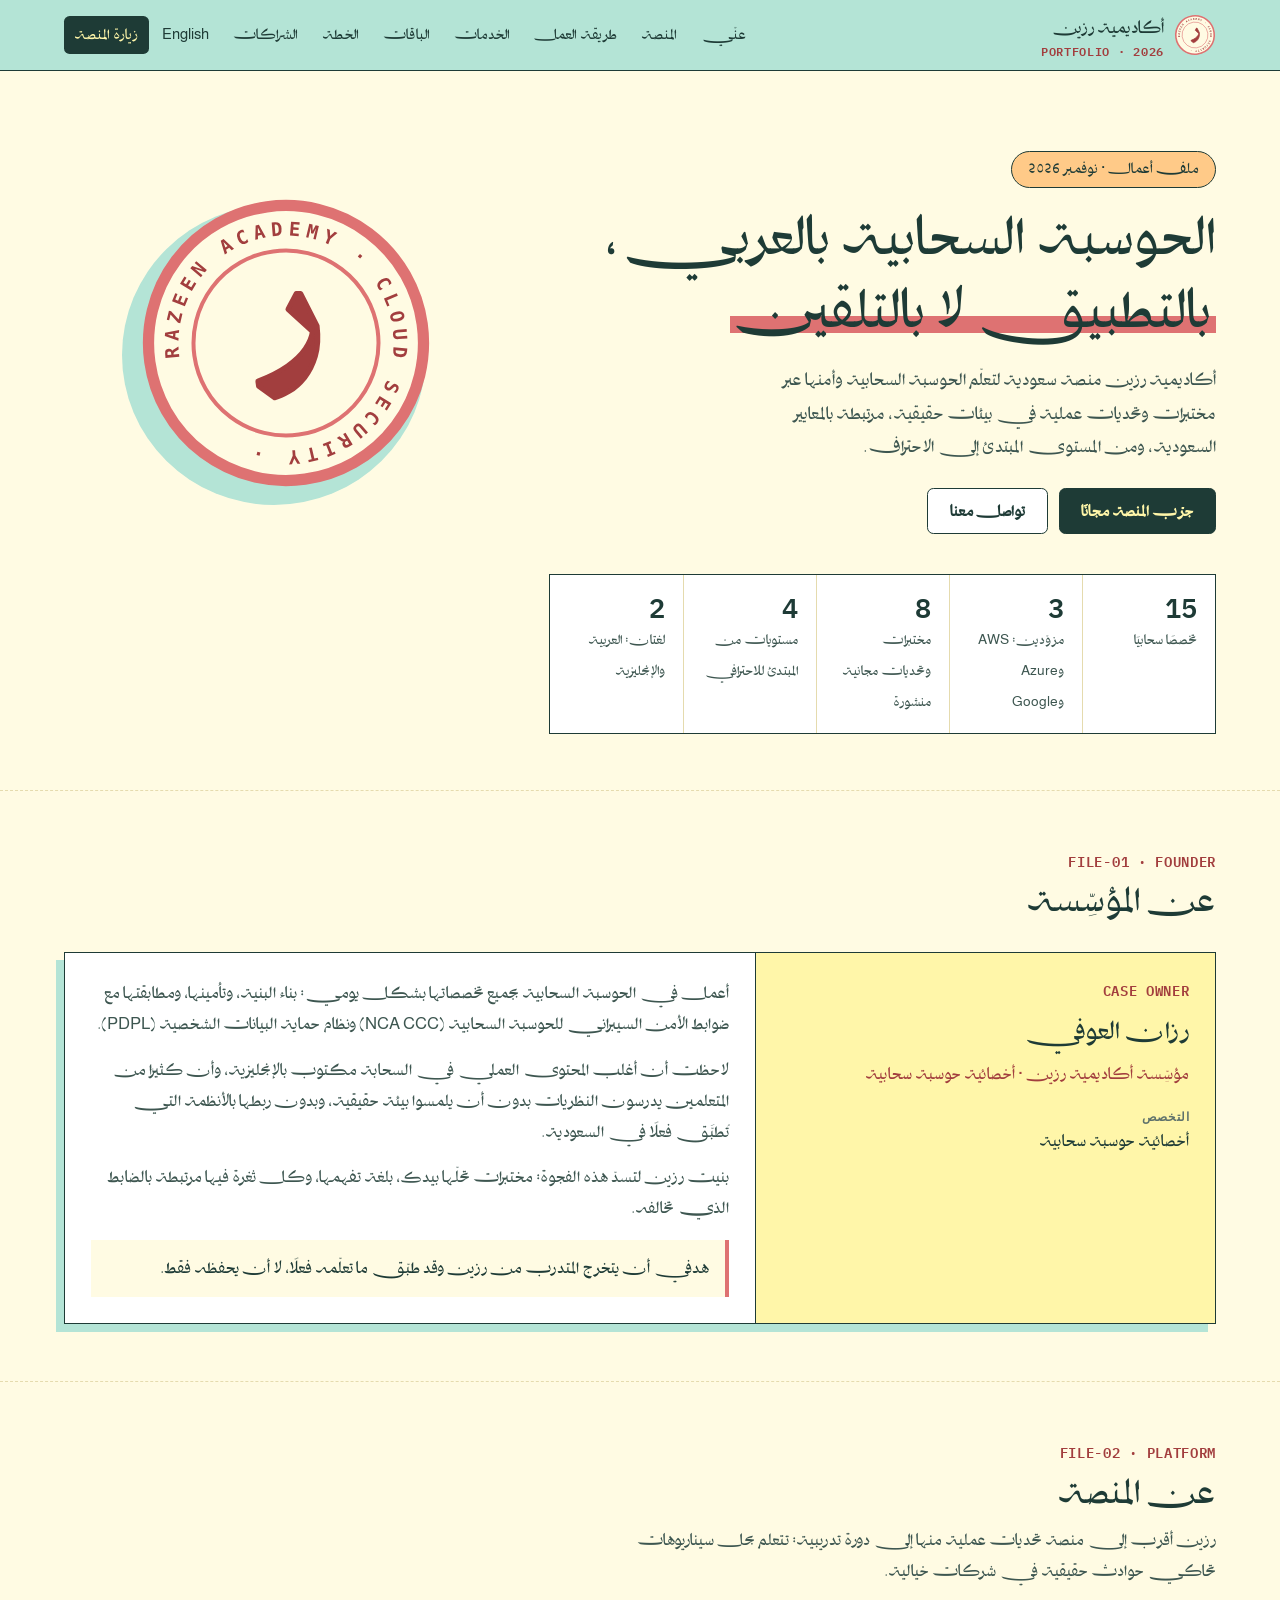
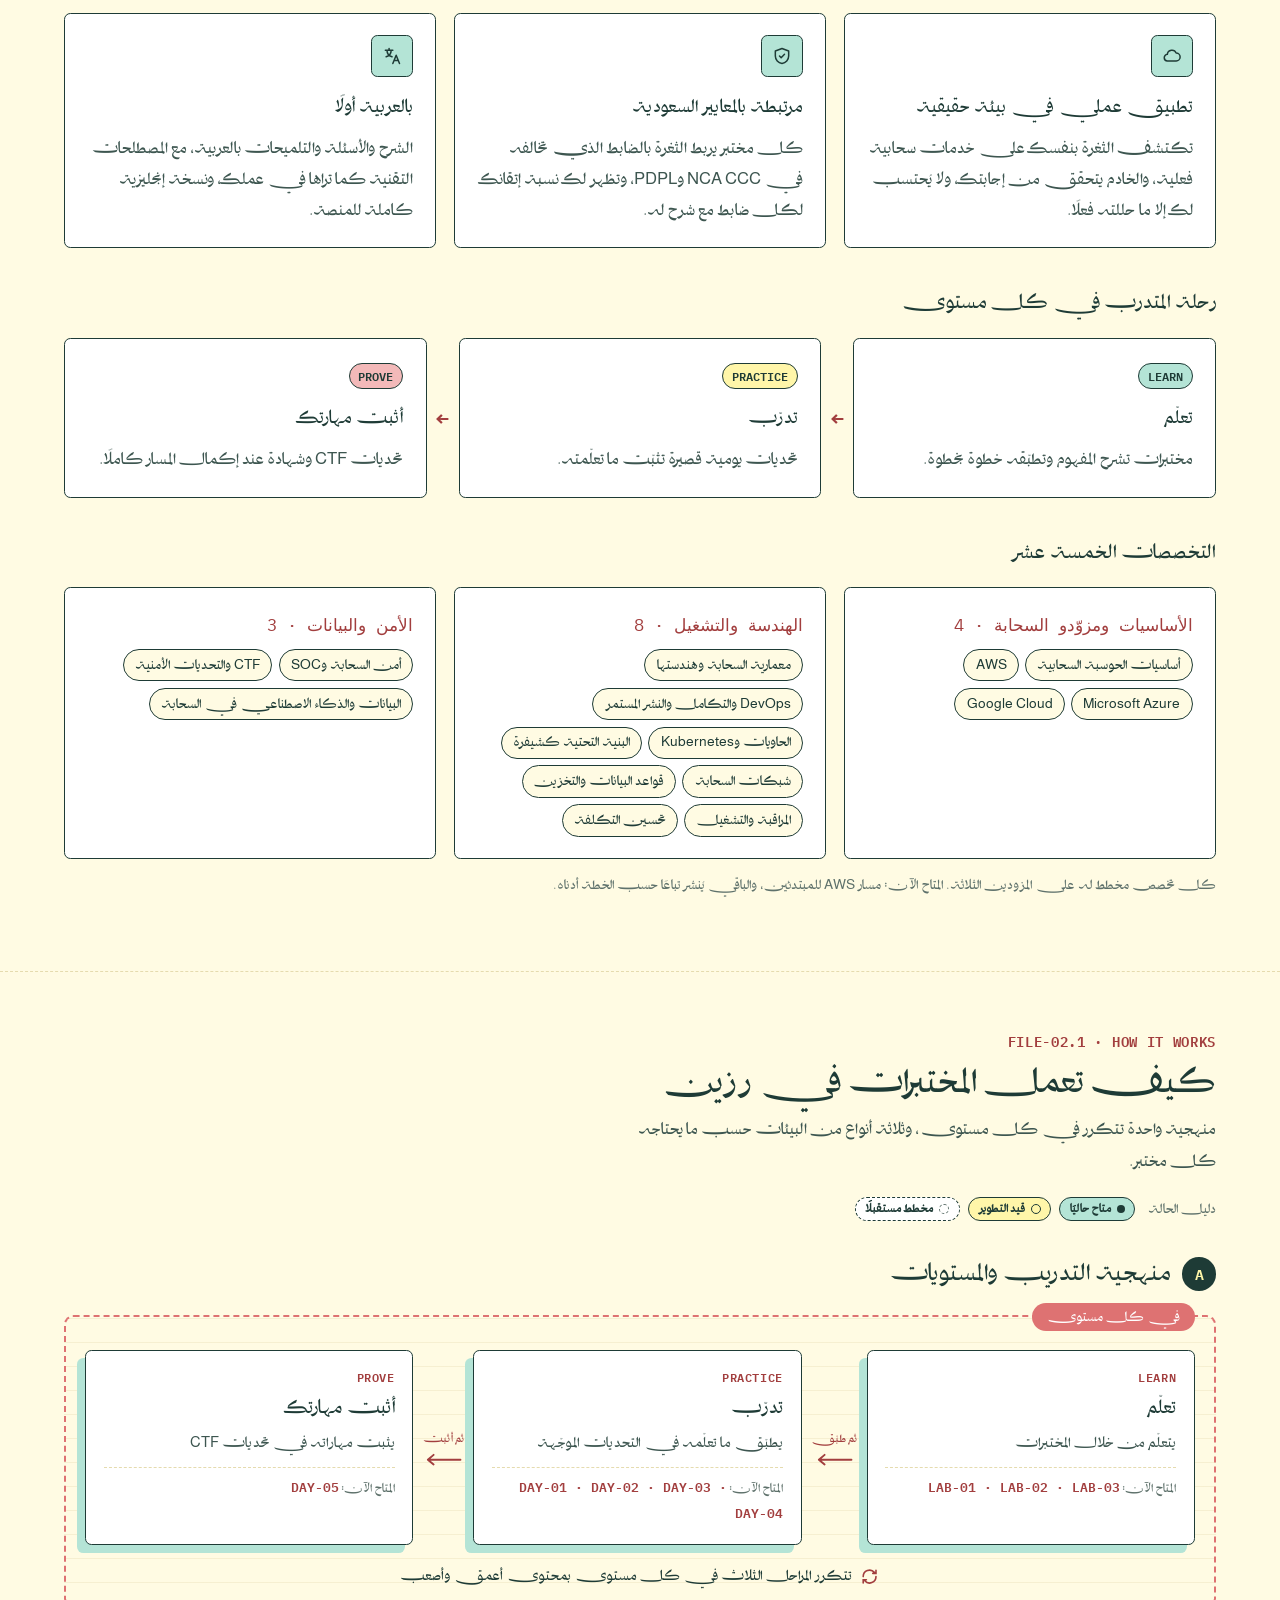
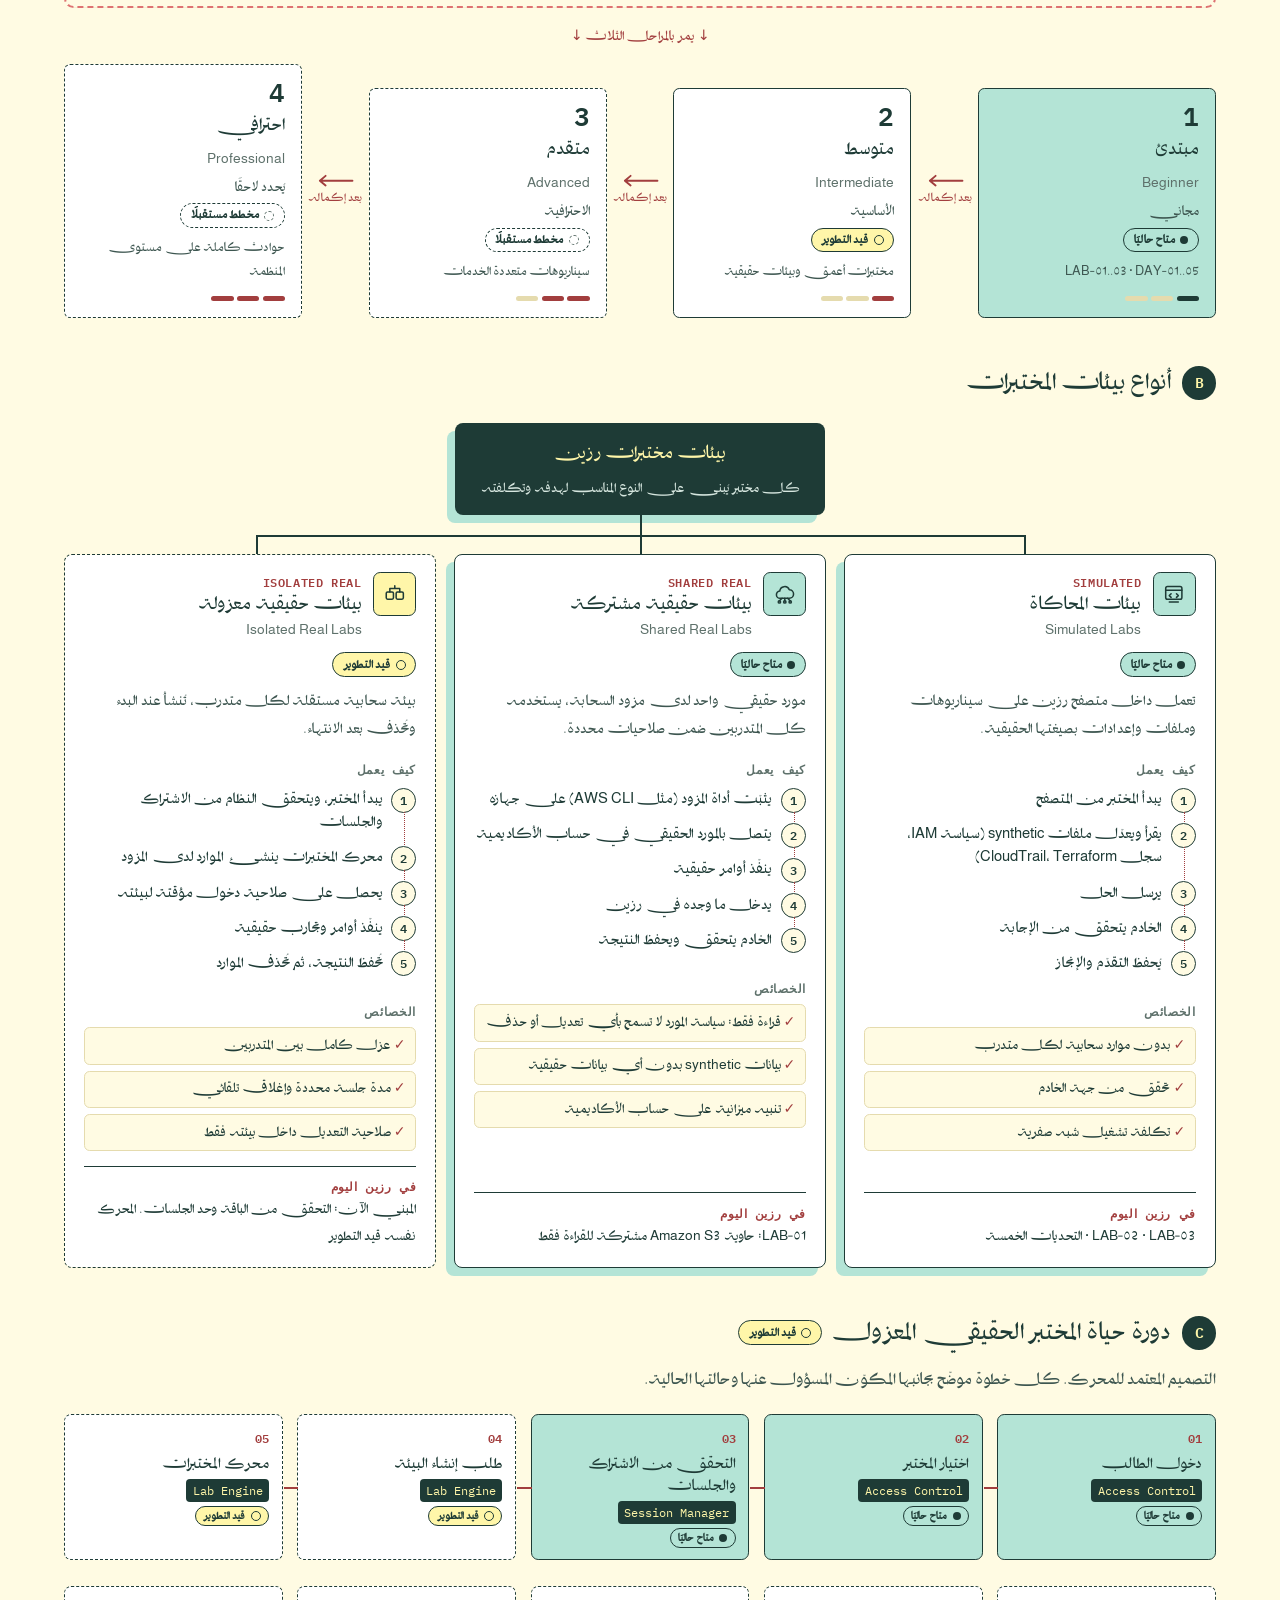
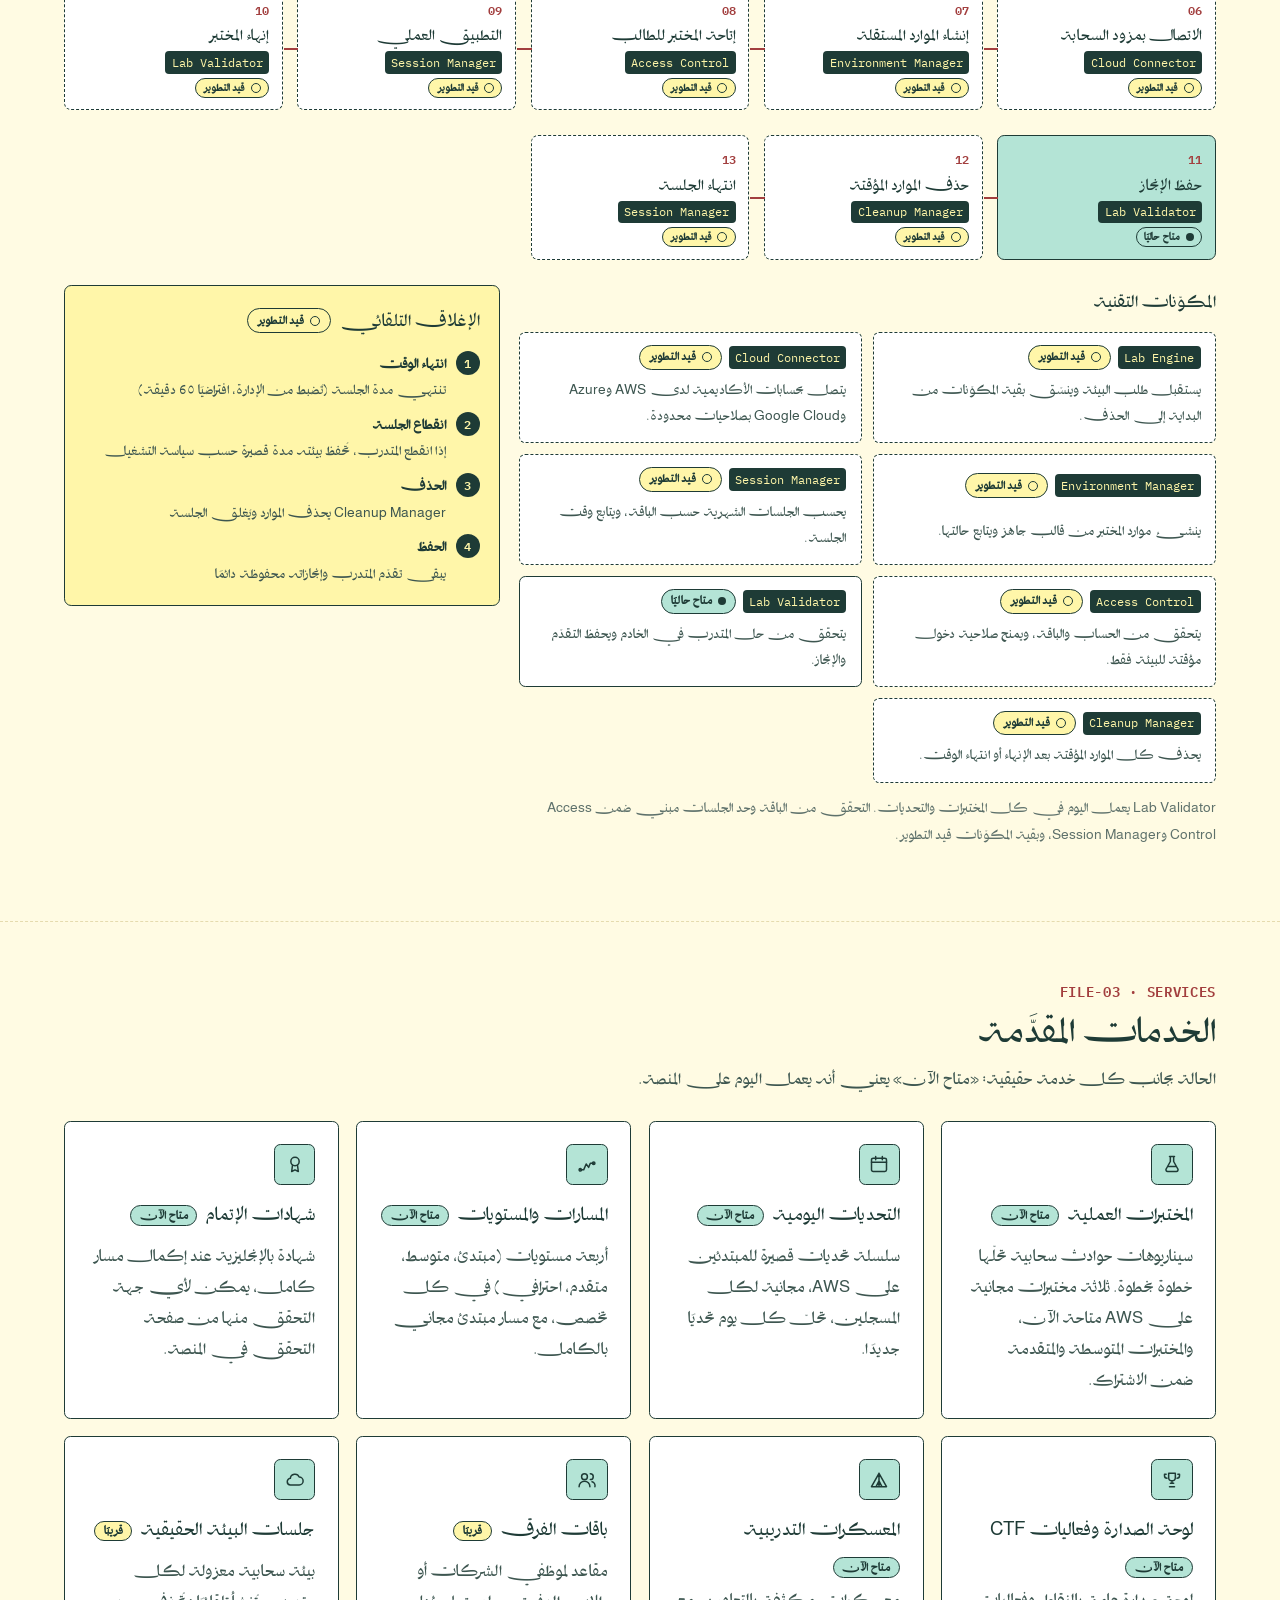
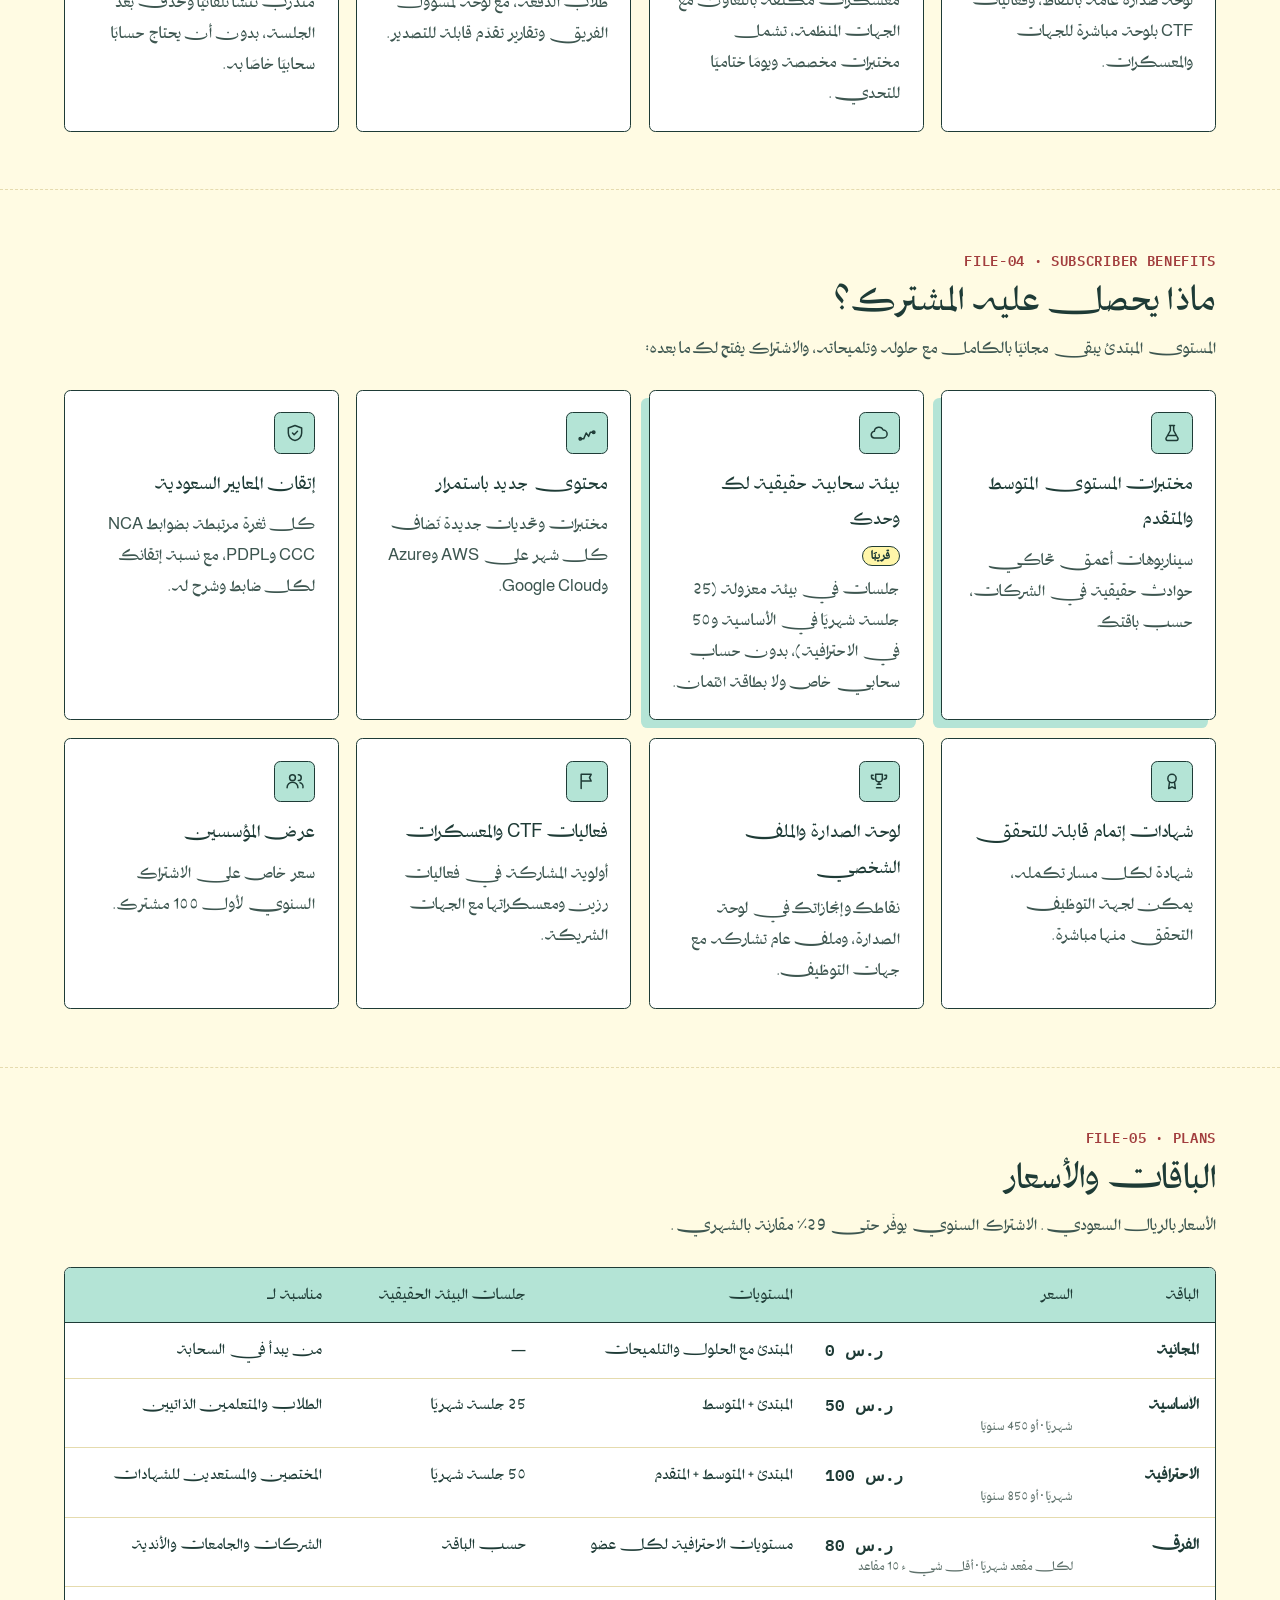
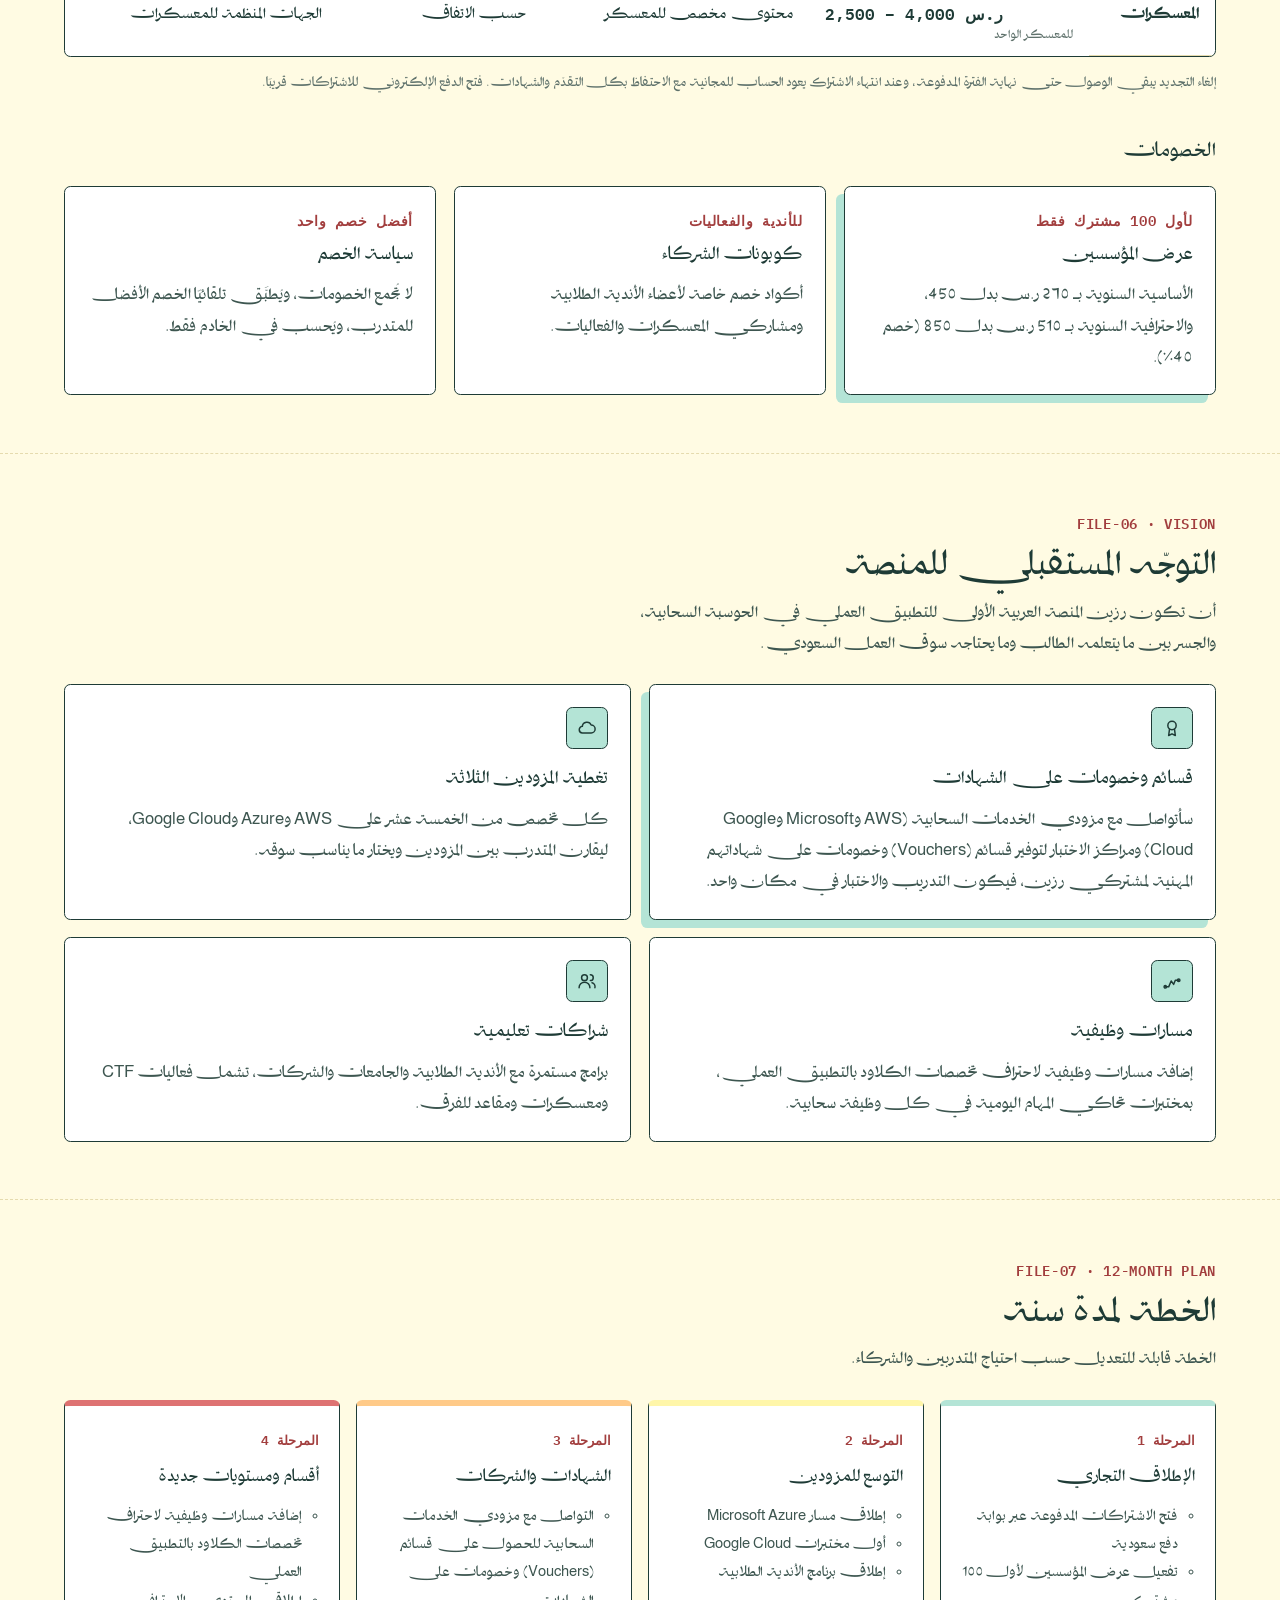
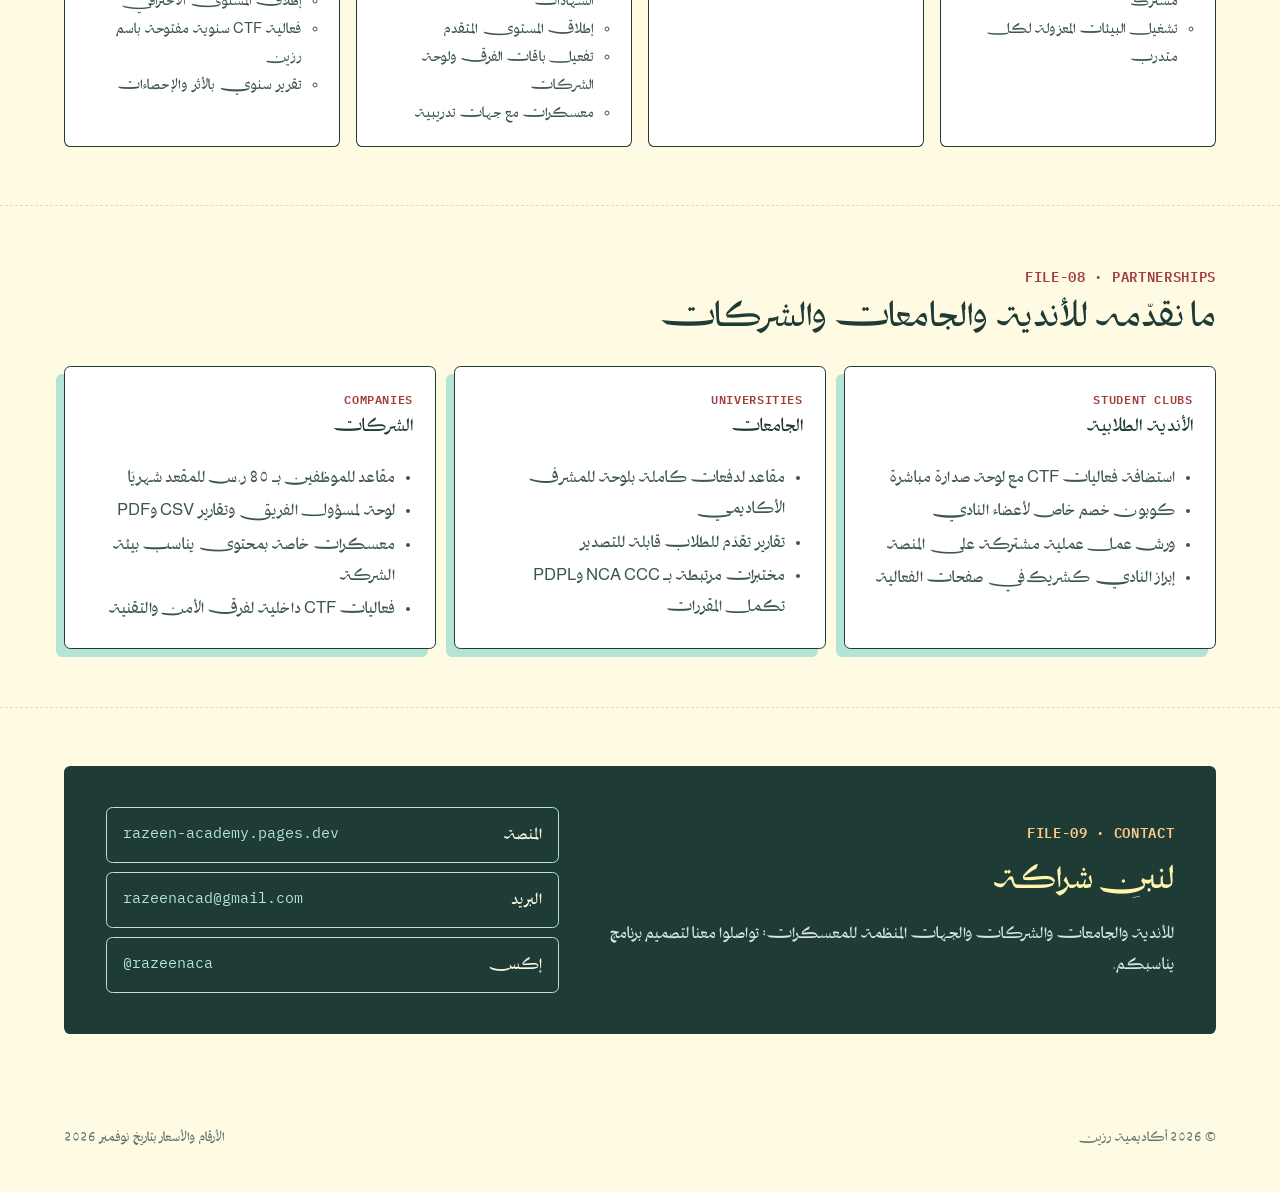
==== commit e391ae32: "Razeen portfolio: remove student discount Co-Authored-By: Claude Opus 5.5 <noreply@anthropic.com> Cl" ====
--- a/razeen/index.html
+++ b/razeen/index.html
@@ -45,12 +45,12 @@
 <div class="grid g4"><article class="card"><div class="ico" aria-hidden="true"><svg viewBox="0 0 24 24" fill="none" stroke="currentColor" stroke-width="1.8" stroke-linecap="round" stroke-linejoin="round"><path d="M9 3h6M10 3v6l-5 9a2 2 0 0 0 2 3h10a2 2 0 0 0 2-3l-5-9V3"/><path d="M7.5 15h9"/></svg></div><h3>المختبرات العملية <span class="tag now">متاح الآن</span></h3><p>سيناريوهات حوادث سحابية تحلّها خطوة بخطوة. ثلاثة مختبرات مجانية على AWS متاحة الآن، والمختبرات المتوسطة والمتقدمة ضمن الاشتراك.</p></article><article class="card"><div class="ico" aria-hidden="true"><svg viewBox="0 0 24 24" fill="none" stroke="currentColor" stroke-width="1.8" stroke-linecap="round" stroke-linejoin="round"><rect x="3" y="5" width="18" height="16" rx="2"/><path d="M3 10h18M8 3v4M16 3v4"/></svg></div><h3>التحديات اليومية <span class="tag now">متاح الآن</span></h3><p>سلسلة تحديات قصيرة للمبتدئين على AWS، مجانية لكل المسجلين، تحلّ كل يوم تحديًا جديدًا.</p></article><article class="card"><div class="ico" aria-hidden="true"><svg viewBox="0 0 24 24" fill="none" stroke="currentColor" stroke-width="1.8" stroke-linecap="round" stroke-linejoin="round"><path d="M4 19h4l3-7 3 4 2-5h4"/><circle cx="4" cy="19" r="1.5"/><circle cx="20" cy="11" r="1.5"/></svg></div><h3>المسارات والمستويات <span class="tag now">متاح الآن</span></h3><p>أربعة مستويات (مبتدئ، متوسط، متقدم، احترافي) في كل تخصص، مع مسار مبتدئ مجاني بالكامل.</p></article><article class="card"><div class="ico" aria-hidden="true"><svg viewBox="0 0 24 24" fill="none" stroke="currentColor" stroke-width="1.8" stroke-linecap="round" stroke-linejoin="round"><circle cx="12" cy="9" r="5"/><path d="M9 13.5 8 21l4-2 4 2-1-7.5"/></svg></div><h3>شهادات الإتمام <span class="tag now">متاح الآن</span></h3><p>شهادة بالإنجليزية عند إكمال مسار كامل، يمكن لأي جهة التحقق منها من صفحة التحقق في المنصة.</p></article><article class="card"><div class="ico" aria-hidden="true"><svg viewBox="0 0 24 24" fill="none" stroke="currentColor" stroke-width="1.8" stroke-linecap="round" stroke-linejoin="round"><path d="M8 4h8v5a4 4 0 0 1-8 0zM5 5H3v2a3 3 0 0 0 3 3M19 5h2v2a3 3 0 0 1-3 3M10 16h4M9 20h6M12 13v3"/></svg></div><h3>لوحة الصدارة وفعاليات CTF <span class="tag now">متاح الآن</span></h3><p>لوحة صدارة عامة بالنقاط، وفعاليات CTF بلوحة مباشرة للجهات والمعسكرات.</p></article><article class="card"><div class="ico" aria-hidden="true"><svg viewBox="0 0 24 24" fill="none" stroke="currentColor" stroke-width="1.8" stroke-linecap="round" stroke-linejoin="round"><path d="M3 20 12 4l9 16zM12 4v16M8.5 20 12 13l3.5 7"/></svg></div><h3>المعسكرات التدريبية <span class="tag now">متاح الآن</span></h3><p>معسكرات مكثفة بالتعاون مع الجهات المنظمة، تشمل مختبرات مخصصة ويومًا ختاميًا للتحدي.</p></article><article class="card"><div class="ico" aria-hidden="true"><svg viewBox="0 0 24 24" fill="none" stroke="currentColor" stroke-width="1.8" stroke-linecap="round" stroke-linejoin="round"><circle cx="9" cy="8" r="3.5"/><path d="M2.5 20a6.5 6.5 0 0 1 13 0M16 4.5a3.5 3.5 0 0 1 0 7M18 14a5 5 0 0 1 3.5 6"/></svg></div><h3>باقات الفرق <span class="tag soon">قريبًا</span></h3><p>مقاعد لموظفي الشركات أو طلاب الدفعة، مع لوحة لمسؤول الفريق وتقارير تقدّم قابلة للتصدير.</p></article><article class="card"><div class="ico" aria-hidden="true"><svg viewBox="0 0 24 24" fill="none" stroke="currentColor" stroke-width="1.8" stroke-linecap="round" stroke-linejoin="round"><path d="M7 18a4 4 0 0 1-.6-8A5.5 5.5 0 0 1 17 8.5 4.5 4.5 0 0 1 17 18z"/></svg></div><h3>جلسات البيئة الحقيقية <span class="tag soon">قريبًا</span></h3><p>بيئة سحابية معزولة لكل متدرب تُنشأ تلقائيًا وتُحذف بعد الجلسة، بدون أن يحتاج حسابًا سحابيًا خاصًا به.</p></article></div></div></section>
 <section class="file" id="why"><div class="wrap">
 <div class="sec-h"><span class="kick">FILE-04 · SUBSCRIBER BENEFITS</span><h2>ماذا يحصل عليه المشترك؟</h2><p>المستوى المبتدئ يبقى مجانيًا بالكامل مع حلوله وتلميحاته، والاشتراك يفتح لك ما بعده:</p></div>
-<div class="grid g4"><article class="card lift"><div class="ico" aria-hidden="true"><svg viewBox="0 0 24 24" fill="none" stroke="currentColor" stroke-width="1.8" stroke-linecap="round" stroke-linejoin="round"><path d="M9 3h6M10 3v6l-5 9a2 2 0 0 0 2 3h10a2 2 0 0 0 2-3l-5-9V3"/><path d="M7.5 15h9"/></svg></div><h3>مختبرات المستوى المتوسط والمتقدم</h3><p>سيناريوهات أعمق تحاكي حوادث حقيقية في الشركات، حسب باقتك.</p></article><article class="card lift"><div class="ico" aria-hidden="true"><svg viewBox="0 0 24 24" fill="none" stroke="currentColor" stroke-width="1.8" stroke-linecap="round" stroke-linejoin="round"><path d="M7 18a4 4 0 0 1-.6-8A5.5 5.5 0 0 1 17 8.5 4.5 4.5 0 0 1 17 18z"/></svg></div><h3>بيئة سحابية حقيقية لك وحدك <span class="tag soon">قريبًا</span></h3><p>جلسات في بيئة معزولة (25 جلسة شهريًا في الأساسية و50 في الاحترافية)، بدون حساب سحابي خاص ولا بطاقة ائتمان.</p></article><article class="card"><div class="ico" aria-hidden="true"><svg viewBox="0 0 24 24" fill="none" stroke="currentColor" stroke-width="1.8" stroke-linecap="round" stroke-linejoin="round"><path d="M4 19h4l3-7 3 4 2-5h4"/><circle cx="4" cy="19" r="1.5"/><circle cx="20" cy="11" r="1.5"/></svg></div><h3>محتوى جديد باستمرار</h3><p>مختبرات وتحديات جديدة تُضاف كل شهر على AWS وAzure وGoogle Cloud.</p></article><article class="card"><div class="ico" aria-hidden="true"><svg viewBox="0 0 24 24" fill="none" stroke="currentColor" stroke-width="1.8" stroke-linecap="round" stroke-linejoin="round"><path d="M12 3 4 6v6c0 4.5 3.4 8.3 8 9 4.6-.7 8-4.5 8-9V6z"/><path d="m9 12 2 2 4-4"/></svg></div><h3>إتقان المعايير السعودية</h3><p>كل ثغرة مرتبطة بضوابط NCA CCC وPDPL، مع نسبة إتقانك لكل ضابط وشرح له.</p></article><article class="card"><div class="ico" aria-hidden="true"><svg viewBox="0 0 24 24" fill="none" stroke="currentColor" stroke-width="1.8" stroke-linecap="round" stroke-linejoin="round"><circle cx="12" cy="9" r="5"/><path d="M9 13.5 8 21l4-2 4 2-1-7.5"/></svg></div><h3>شهادات إتمام قابلة للتحقق</h3><p>شهادة لكل مسار تكمله، يمكن لجهة التوظيف التحقق منها مباشرة.</p></article><article class="card"><div class="ico" aria-hidden="true"><svg viewBox="0 0 24 24" fill="none" stroke="currentColor" stroke-width="1.8" stroke-linecap="round" stroke-linejoin="round"><path d="M8 4h8v5a4 4 0 0 1-8 0zM5 5H3v2a3 3 0 0 0 3 3M19 5h2v2a3 3 0 0 1-3 3M10 16h4M9 20h6M12 13v3"/></svg></div><h3>لوحة الصدارة والملف الشخصي</h3><p>نقاطك وإنجازاتك في لوحة الصدارة، وملف عام تشاركه مع جهات التوظيف.</p></article><article class="card"><div class="ico" aria-hidden="true"><svg viewBox="0 0 24 24" fill="none" stroke="currentColor" stroke-width="1.8" stroke-linecap="round" stroke-linejoin="round"><path d="M5 21V4M5 4h12l-2 4 2 4H5"/></svg></div><h3>فعاليات CTF والمعسكرات</h3><p>أولوية المشاركة في فعاليات رزين ومعسكراتها مع الجهات الشريكة.</p></article><article class="card"><div class="ico" aria-hidden="true"><svg viewBox="0 0 24 24" fill="none" stroke="currentColor" stroke-width="1.8" stroke-linecap="round" stroke-linejoin="round"><circle cx="9" cy="8" r="3.5"/><path d="M2.5 20a6.5 6.5 0 0 1 13 0M16 4.5a3.5 3.5 0 0 1 0 7M18 14a5 5 0 0 1 3.5 6"/></svg></div><h3>أسعار وخصومات للطلاب</h3><p>خصم الطلاب 15٪ على السنوي، وعرض المؤسسين لأول 100 مشترك.</p></article></div></div></section>
+<div class="grid g4"><article class="card lift"><div class="ico" aria-hidden="true"><svg viewBox="0 0 24 24" fill="none" stroke="currentColor" stroke-width="1.8" stroke-linecap="round" stroke-linejoin="round"><path d="M9 3h6M10 3v6l-5 9a2 2 0 0 0 2 3h10a2 2 0 0 0 2-3l-5-9V3"/><path d="M7.5 15h9"/></svg></div><h3>مختبرات المستوى المتوسط والمتقدم</h3><p>سيناريوهات أعمق تحاكي حوادث حقيقية في الشركات، حسب باقتك.</p></article><article class="card lift"><div class="ico" aria-hidden="true"><svg viewBox="0 0 24 24" fill="none" stroke="currentColor" stroke-width="1.8" stroke-linecap="round" stroke-linejoin="round"><path d="M7 18a4 4 0 0 1-.6-8A5.5 5.5 0 0 1 17 8.5 4.5 4.5 0 0 1 17 18z"/></svg></div><h3>بيئة سحابية حقيقية لك وحدك <span class="tag soon">قريبًا</span></h3><p>جلسات في بيئة معزولة (25 جلسة شهريًا في الأساسية و50 في الاحترافية)، بدون حساب سحابي خاص ولا بطاقة ائتمان.</p></article><article class="card"><div class="ico" aria-hidden="true"><svg viewBox="0 0 24 24" fill="none" stroke="currentColor" stroke-width="1.8" stroke-linecap="round" stroke-linejoin="round"><path d="M4 19h4l3-7 3 4 2-5h4"/><circle cx="4" cy="19" r="1.5"/><circle cx="20" cy="11" r="1.5"/></svg></div><h3>محتوى جديد باستمرار</h3><p>مختبرات وتحديات جديدة تُضاف كل شهر على AWS وAzure وGoogle Cloud.</p></article><article class="card"><div class="ico" aria-hidden="true"><svg viewBox="0 0 24 24" fill="none" stroke="currentColor" stroke-width="1.8" stroke-linecap="round" stroke-linejoin="round"><path d="M12 3 4 6v6c0 4.5 3.4 8.3 8 9 4.6-.7 8-4.5 8-9V6z"/><path d="m9 12 2 2 4-4"/></svg></div><h3>إتقان المعايير السعودية</h3><p>كل ثغرة مرتبطة بضوابط NCA CCC وPDPL، مع نسبة إتقانك لكل ضابط وشرح له.</p></article><article class="card"><div class="ico" aria-hidden="true"><svg viewBox="0 0 24 24" fill="none" stroke="currentColor" stroke-width="1.8" stroke-linecap="round" stroke-linejoin="round"><circle cx="12" cy="9" r="5"/><path d="M9 13.5 8 21l4-2 4 2-1-7.5"/></svg></div><h3>شهادات إتمام قابلة للتحقق</h3><p>شهادة لكل مسار تكمله، يمكن لجهة التوظيف التحقق منها مباشرة.</p></article><article class="card"><div class="ico" aria-hidden="true"><svg viewBox="0 0 24 24" fill="none" stroke="currentColor" stroke-width="1.8" stroke-linecap="round" stroke-linejoin="round"><path d="M8 4h8v5a4 4 0 0 1-8 0zM5 5H3v2a3 3 0 0 0 3 3M19 5h2v2a3 3 0 0 1-3 3M10 16h4M9 20h6M12 13v3"/></svg></div><h3>لوحة الصدارة والملف الشخصي</h3><p>نقاطك وإنجازاتك في لوحة الصدارة، وملف عام تشاركه مع جهات التوظيف.</p></article><article class="card"><div class="ico" aria-hidden="true"><svg viewBox="0 0 24 24" fill="none" stroke="currentColor" stroke-width="1.8" stroke-linecap="round" stroke-linejoin="round"><path d="M5 21V4M5 4h12l-2 4 2 4H5"/></svg></div><h3>فعاليات CTF والمعسكرات</h3><p>أولوية المشاركة في فعاليات رزين ومعسكراتها مع الجهات الشريكة.</p></article><article class="card"><div class="ico" aria-hidden="true"><svg viewBox="0 0 24 24" fill="none" stroke="currentColor" stroke-width="1.8" stroke-linecap="round" stroke-linejoin="round"><circle cx="9" cy="8" r="3.5"/><path d="M2.5 20a6.5 6.5 0 0 1 13 0M16 4.5a3.5 3.5 0 0 1 0 7M18 14a5 5 0 0 1 3.5 6"/></svg></div><h3>عرض المؤسسين</h3><p>سعر خاص على الاشتراك السنوي لأول 100 مشترك.</p></article></div></div></section>
 <section class="file" id="plans"><div class="wrap">
 <div class="sec-h"><span class="kick">FILE-05 · PLANS</span><h2>الباقات والأسعار</h2><p>الأسعار بالريال السعودي. الاشتراك السنوي يوفّر حتى 29٪ مقارنة بالشهري.</p></div>
 <div class="tbl"><table><thead><tr><th scope="col">الباقة</th><th scope="col">السعر</th><th scope="col">المستويات</th><th scope="col">جلسات البيئة الحقيقية</th><th scope="col">مناسبة لـ</th></tr></thead><tbody><tr><th scope="row">المجانية</th><td class="price">0 ر.س</td><td>المبتدئ مع الحلول والتلميحات</td><td>—</td><td>من يبدأ في السحابة</td></tr><tr><th scope="row">الأساسية</th><td class="price">50 ر.س<small>شهريًا · أو 450 سنويًا</small></td><td>المبتدئ + المتوسط</td><td>25 جلسة شهريًا</td><td>الطلاب والمتعلمين الذاتيين</td></tr><tr><th scope="row">الاحترافية</th><td class="price">100 ر.س<small>شهريًا · أو 850 سنويًا</small></td><td>المبتدئ + المتوسط + المتقدم</td><td>50 جلسة شهريًا</td><td>المختصين والمستعدين للشهادات</td></tr><tr><th scope="row">الفرق</th><td class="price">80 ر.س<small>لكل مقعد شهريًا · أقل شيء 10 مقاعد</small></td><td>مستويات الاحترافية لكل عضو</td><td>حسب الباقة</td><td>الشركات والجامعات والأندية</td></tr><tr><th scope="row">المعسكرات</th><td class="price">2,500 – 4,000 ر.س<small>للمعسكر الواحد</small></td><td>محتوى مخصص للمعسكر</td><td>حسب الاتفاق</td><td>الجهات المنظمة للمعسكرات</td></tr></tbody></table></div><p class="note">إلغاء التجديد يبقي الوصول حتى نهاية الفترة المدفوعة، وعند انتهاء الاشتراك يعود الحساب للمجانية مع الاحتفاظ بكل التقدّم والشهادات. فتح الدفع الإلكتروني للاشتراكات قريبًا.</p>
 <h3 style="margin:2.2rem 0 1rem;font-weight:400;font-size:1.3rem">الخصومات</h3>
-<div class="grid g4"><article class="card lift"><span class="kick">لأول 100 مشترك فقط</span><h3>عرض المؤسسين</h3><p>الأساسية السنوية بـ 270 ر.س بدل 450، والاحترافية السنوية بـ 510 ر.س بدل 850 (خصم 40٪).</p></article><article class="card"><span class="kick">15٪ على السنوي</span><h3>خصم الطلاب</h3><p>لطلاب الجامعات بعد التحقق من البريد الجامعي، صالح لمدة سنة.</p></article><article class="card"><span class="kick">للأندية والفعاليات</span><h3>كوبونات الشركاء</h3><p>أكواد خصم خاصة لأعضاء الأندية الطلابية ومشاركي المعسكرات والفعاليات.</p></article><article class="card"><span class="kick">أفضل خصم واحد</span><h3>سياسة الخصم</h3><p>لا تُجمع الخصومات، ويُطبَّق تلقائيًا الخصم الأفضل للمتدرب، ويُحسب في الخادم فقط.</p></article></div></div></section>
+<div class="grid g3"><article class="card lift"><span class="kick">لأول 100 مشترك فقط</span><h3>عرض المؤسسين</h3><p>الأساسية السنوية بـ 270 ر.س بدل 450، والاحترافية السنوية بـ 510 ر.س بدل 850 (خصم 40٪).</p></article><article class="card"><span class="kick">للأندية والفعاليات</span><h3>كوبونات الشركاء</h3><p>أكواد خصم خاصة لأعضاء الأندية الطلابية ومشاركي المعسكرات والفعاليات.</p></article><article class="card"><span class="kick">أفضل خصم واحد</span><h3>سياسة الخصم</h3><p>لا تُجمع الخصومات، ويُطبَّق تلقائيًا الخصم الأفضل للمتدرب، ويُحسب في الخادم فقط.</p></article></div></div></section>
 <section class="file" id="vision"><div class="wrap">
 <div class="sec-h"><span class="kick">FILE-06 · VISION</span><h2>التوجّه المستقبلي للمنصة</h2><p>أن تكون رزين المنصة العربية الأولى للتطبيق العملي في الحوسبة السحابية، والجسر بين ما يتعلمه الطالب وما يحتاجه سوق العمل السعودي.</p></div>
 <div class="grid g2"><article class="card lift"><div class="ico" aria-hidden="true"><svg viewBox="0 0 24 24" fill="none" stroke="currentColor" stroke-width="1.8" stroke-linecap="round" stroke-linejoin="round"><circle cx="12" cy="9" r="5"/><path d="M9 13.5 8 21l4-2 4 2-1-7.5"/></svg></div><h3>قسائم وخصومات على الشهادات</h3><p>سأتواصل مع مزودي الخدمات السحابية (AWS وMicrosoft وGoogle Cloud) ومراكز الاختبار لتوفير قسائم (Vouchers) وخصومات على شهاداتهم المهنية لمشتركي رزين، فيكون التدريب والاختبار في مكان واحد.</p></article><article class="card"><div class="ico" aria-hidden="true"><svg viewBox="0 0 24 24" fill="none" stroke="currentColor" stroke-width="1.8" stroke-linecap="round" stroke-linejoin="round"><path d="M7 18a4 4 0 0 1-.6-8A5.5 5.5 0 0 1 17 8.5 4.5 4.5 0 0 1 17 18z"/></svg></div><h3>تغطية المزودين الثلاثة</h3><p>كل تخصص من الخمسة عشر على AWS وAzure وGoogle Cloud، ليقارن المتدرب بين المزودين ويختار ما يناسب سوقه.</p></article><article class="card"><div class="ico" aria-hidden="true"><svg viewBox="0 0 24 24" fill="none" stroke="currentColor" stroke-width="1.8" stroke-linecap="round" stroke-linejoin="round"><path d="M4 19h4l3-7 3 4 2-5h4"/><circle cx="4" cy="19" r="1.5"/><circle cx="20" cy="11" r="1.5"/></svg></div><h3>مسارات وظيفية</h3><p>إضافة مسارات وظيفية لاحتراف تخصصات الكلاود بالتطبيق العملي، بمختبرات تحاكي المهام اليومية في كل وظيفة سحابية.</p></article><article class="card"><div class="ico" aria-hidden="true"><svg viewBox="0 0 24 24" fill="none" stroke="currentColor" stroke-width="1.8" stroke-linecap="round" stroke-linejoin="round"><circle cx="9" cy="8" r="3.5"/><path d="M2.5 20a6.5 6.5 0 0 1 13 0M16 4.5a3.5 3.5 0 0 1 0 7M18 14a5 5 0 0 1 3.5 6"/></svg></div><h3>شراكات تعليمية</h3><p>برامج مستمرة مع الأندية الطلابية والجامعات والشركات، تشمل فعاليات CTF ومعسكرات ومقاعد للفرق.</p></article></div></div></section>
@@ -59,7 +59,7 @@
 <ol class="road" style="list-style:none;padding:0;margin:0"><li class="q"><span class="when">المرحلة 1</span><h3>الإطلاق التجاري</h3><ul><li>فتح الاشتراكات المدفوعة عبر بوابة دفع سعودية</li><li>تفعيل عرض المؤسسين لأول 100 مشترك</li><li>تشغيل البيئات المعزولة لكل متدرب</li></ul></li><li class="q"><span class="when">المرحلة 2</span><h3>التوسع للمزودين</h3><ul><li>إطلاق مسار Microsoft Azure</li><li>أول مختبرات Google Cloud</li><li>إطلاق برنامج الأندية الطلابية</li></ul></li><li class="q"><span class="when">المرحلة 3</span><h3>الشهادات والشركات</h3><ul><li>التواصل مع مزودي الخدمات السحابية للحصول على قسائم (Vouchers) وخصومات على الشهادات</li><li>إطلاق المستوى المتقدم</li><li>تفعيل باقات الفرق ولوحة الشركات</li><li>معسكرات مع جهات تدريبية</li></ul></li><li class="q"><span class="when">المرحلة 4</span><h3>أقسام ومستويات جديدة</h3><ul><li>إضافة مسارات وظيفية لاحتراف تخصصات الكلاود بالتطبيق العملي</li><li>إطلاق المستوى الاحترافي</li><li>فعالية CTF سنوية مفتوحة باسم رزين</li><li>تقرير سنوي بالأثر والإحصاءات</li></ul></li></ol></div></section>
 <section class="file partner" id="partners"><div class="wrap">
 <div class="sec-h"><span class="kick">FILE-08 · PARTNERSHIPS</span><h2>ما نقدّمه للأندية والجامعات والشركات</h2></div>
-<div class="grid g3"><article class="card lift"><span class="for">STUDENT CLUBS</span><h3>الأندية الطلابية</h3><ul><li>استضافة فعاليات CTF مع لوحة صدارة مباشرة</li><li>كوبون خصم خاص لأعضاء النادي</li><li>ورش عمل عملية مشتركة على المنصة</li><li>إبراز النادي كشريك في صفحات الفعالية</li></ul></article><article class="card lift"><span class="for">UNIVERSITIES</span><h3>الجامعات</h3><ul><li>خصم الطلاب 15٪ على الاشتراك السنوي</li><li>مقاعد لدفعات كاملة بلوحة للمشرف الأكاديمي</li><li>تقارير تقدّم للطلاب قابلة للتصدير</li><li>مختبرات مرتبطة بـ NCA CCC وPDPL تكمل المقررات</li></ul></article><article class="card lift"><span class="for">COMPANIES</span><h3>الشركات</h3><ul><li>مقاعد للموظفين بـ 80 ر.س للمقعد شهريًا</li><li>لوحة لمسؤول الفريق وتقارير CSV وPDF</li><li>معسكرات خاصة بمحتوى يناسب بيئة الشركة</li><li>فعاليات CTF داخلية لفرق الأمن والتقنية</li></ul></article></div></div></section>
+<div class="grid g3"><article class="card lift"><span class="for">STUDENT CLUBS</span><h3>الأندية الطلابية</h3><ul><li>استضافة فعاليات CTF مع لوحة صدارة مباشرة</li><li>كوبون خصم خاص لأعضاء النادي</li><li>ورش عمل عملية مشتركة على المنصة</li><li>إبراز النادي كشريك في صفحات الفعالية</li></ul></article><article class="card lift"><span class="for">UNIVERSITIES</span><h3>الجامعات</h3><ul><li>مقاعد لدفعات كاملة بلوحة للمشرف الأكاديمي</li><li>تقارير تقدّم للطلاب قابلة للتصدير</li><li>مختبرات مرتبطة بـ NCA CCC وPDPL تكمل المقررات</li></ul></article><article class="card lift"><span class="for">COMPANIES</span><h3>الشركات</h3><ul><li>مقاعد للموظفين بـ 80 ر.س للمقعد شهريًا</li><li>لوحة لمسؤول الفريق وتقارير CSV وPDF</li><li>معسكرات خاصة بمحتوى يناسب بيئة الشركة</li><li>فعاليات CTF داخلية لفرق الأمن والتقنية</li></ul></article></div></div></section>
 <section class="file" id="contact"><div class="wrap">
 <div class="contact"><div><span class="kick" style="color:var(--peach)">FILE-09 · CONTACT</span><h2>لنبنِ شراكة</h2><p>للأندية والجامعات والشركات والجهات المنظمة للمعسكرات: تواصلوا معنا لتصميم برنامج يناسبكم.</p></div>
 <div class="links"><a href="https://razeen-academy.pages.dev" target="_blank" rel="noopener"><b>المنصة</b><span>razeen-academy.pages.dev</span></a><a href="mailto:razeenacad@gmail.com"><b>البريد</b><span>razeenacad@gmail.com</span></a><a href="https://x.com/razeenaca" target="_blank" rel="noopener"><b>إكس</b><span>@razeenaca</span></a></div></div></div></section>
